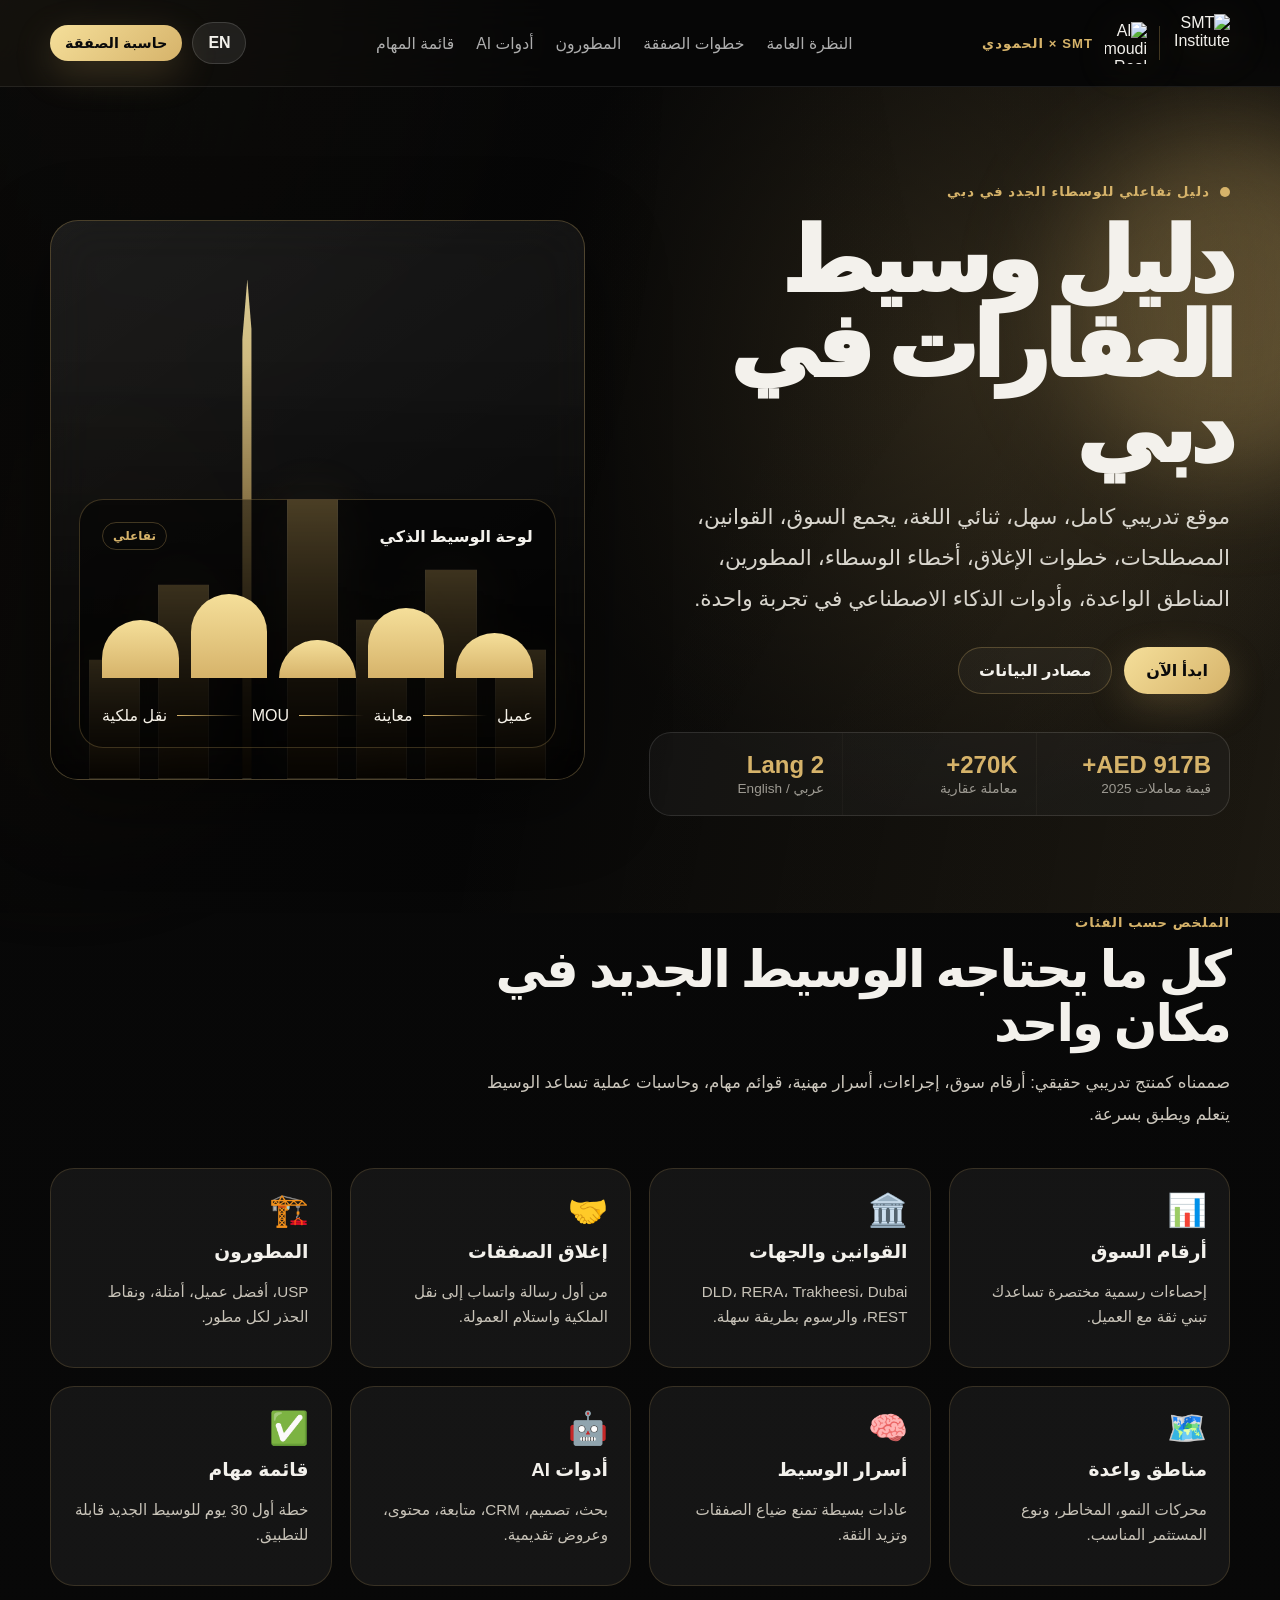
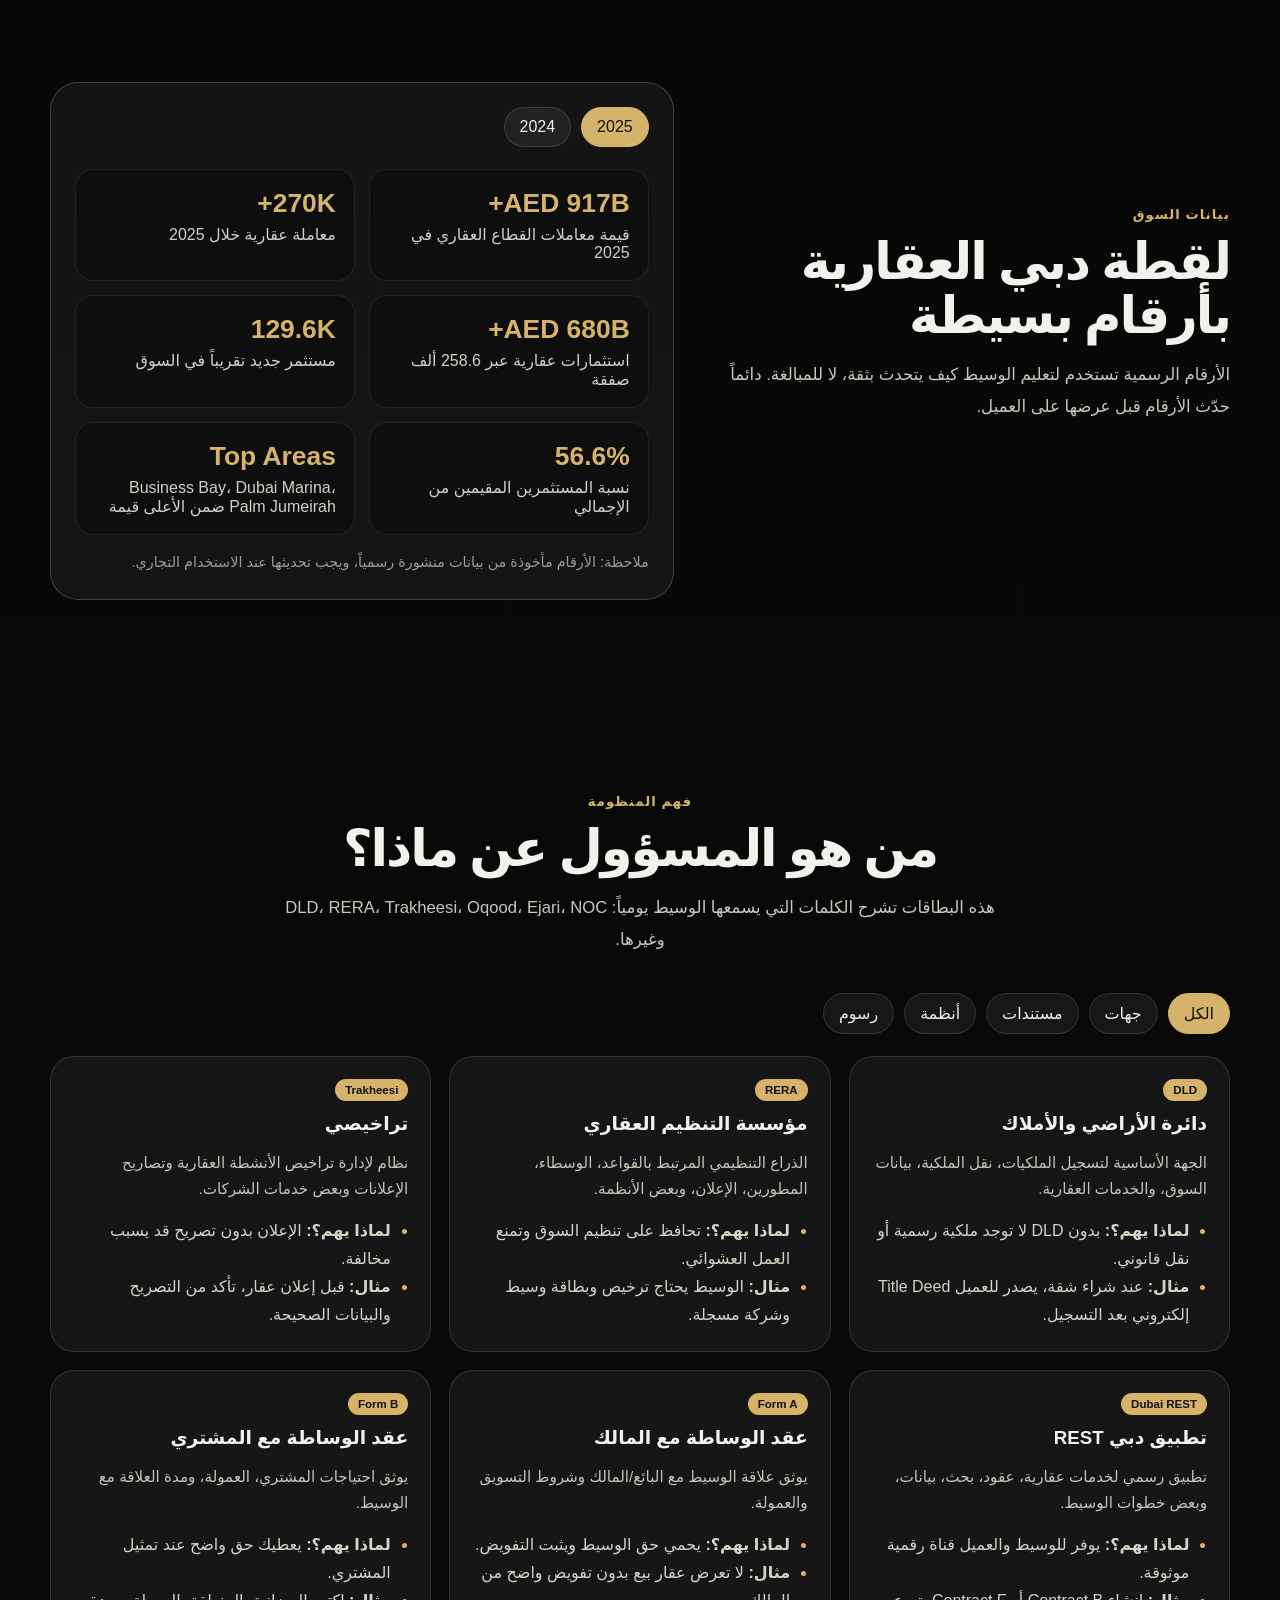
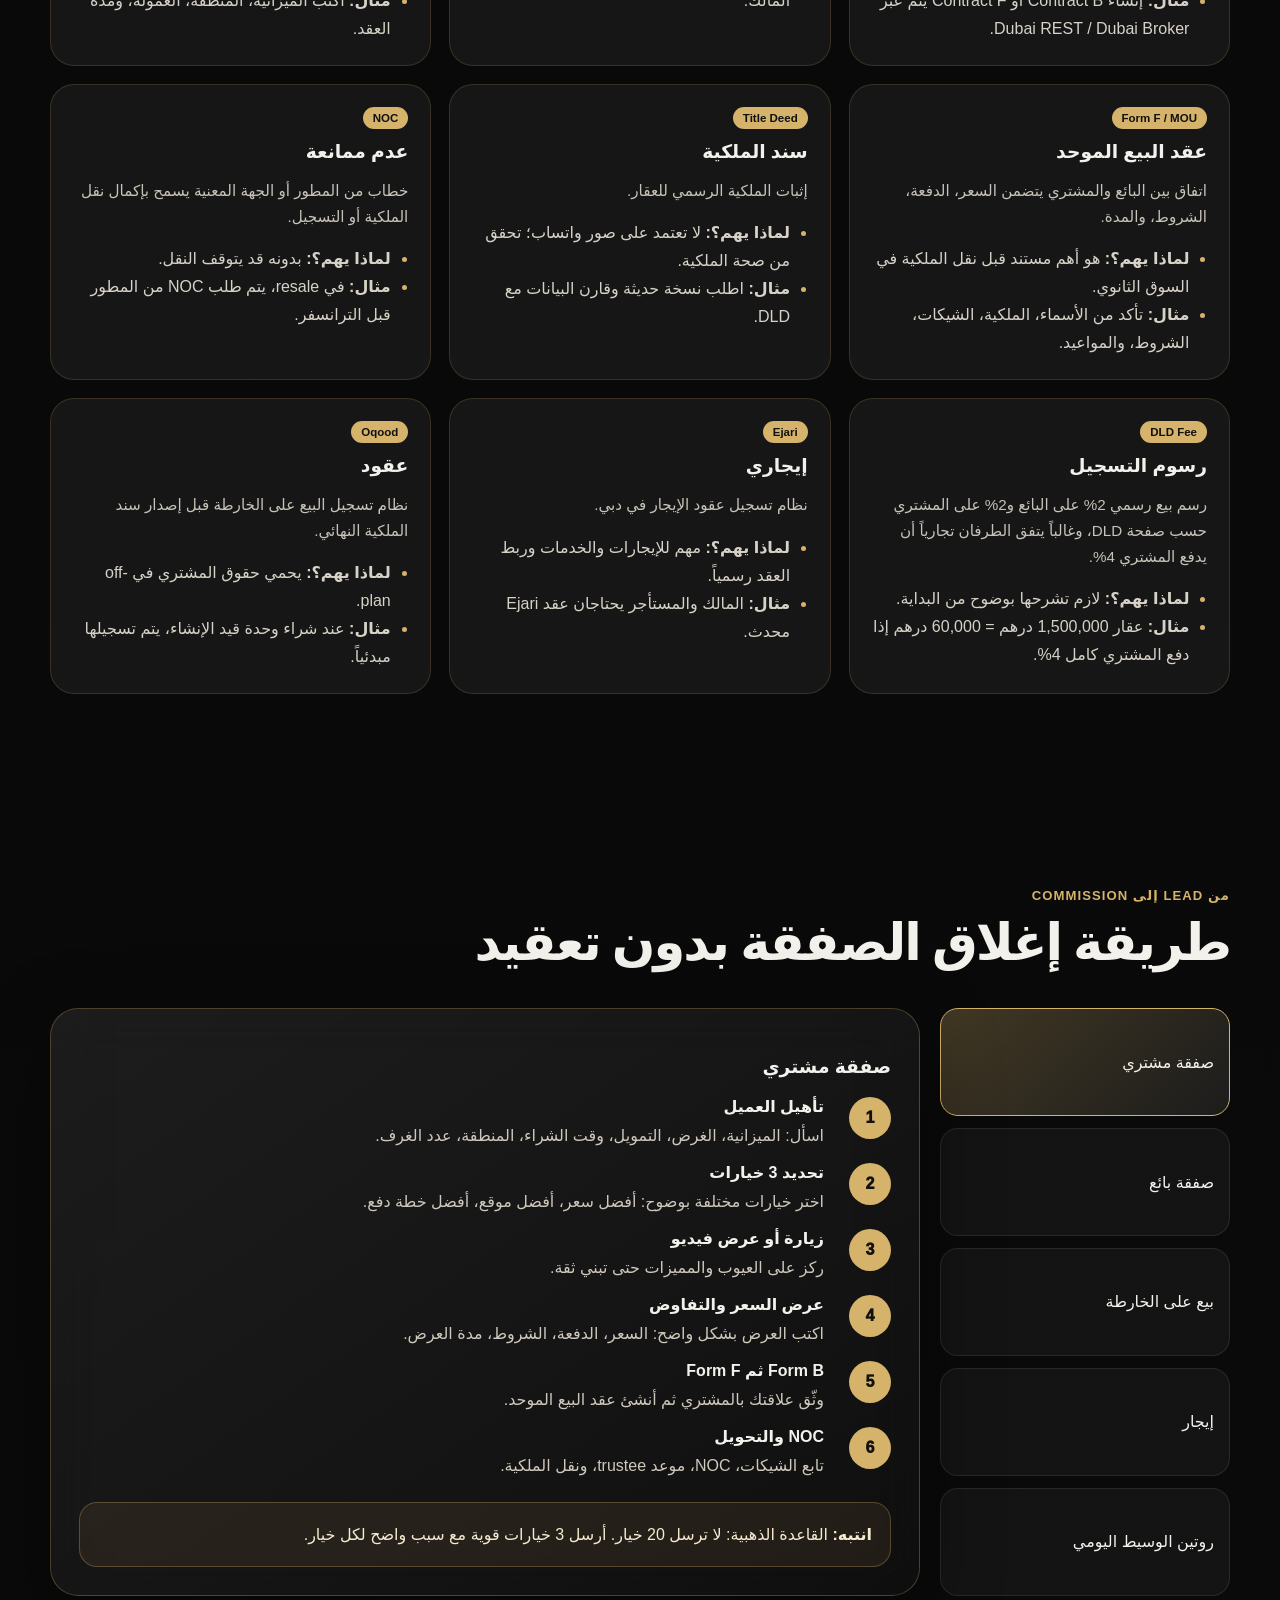
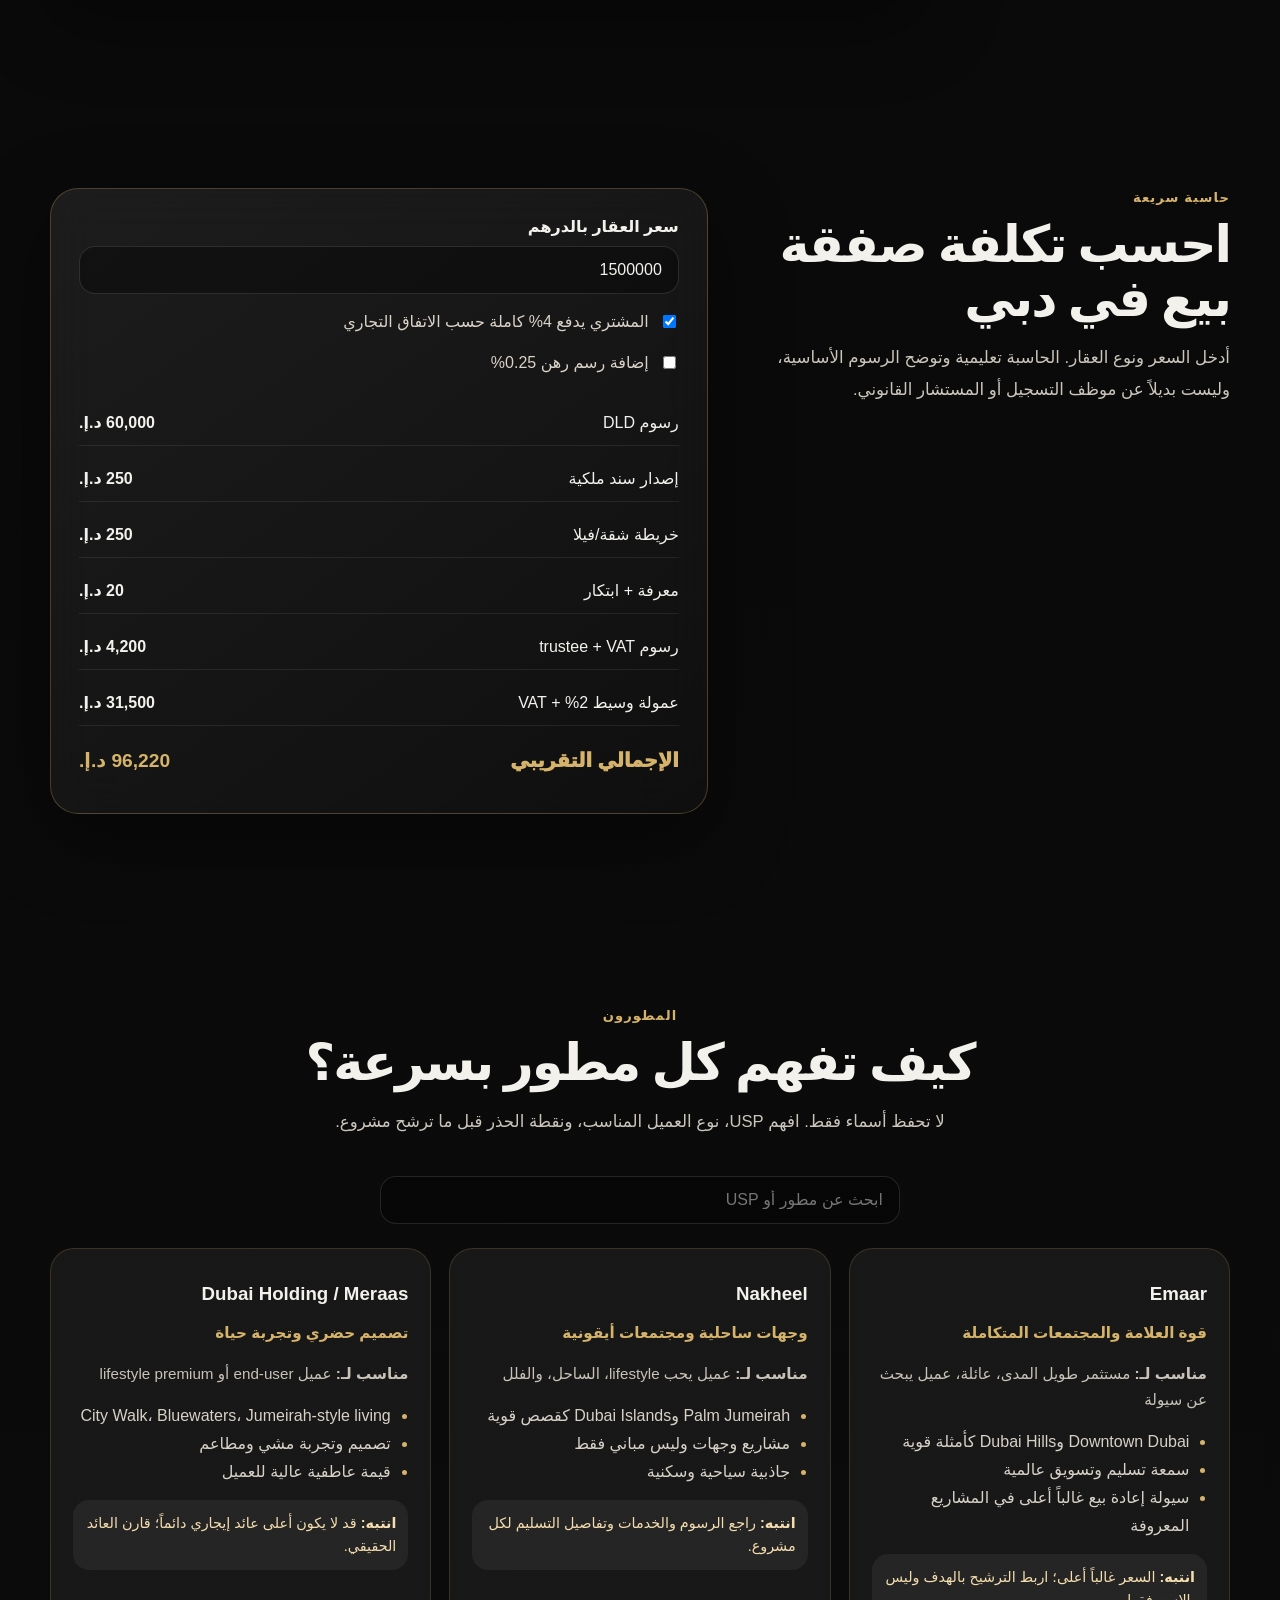
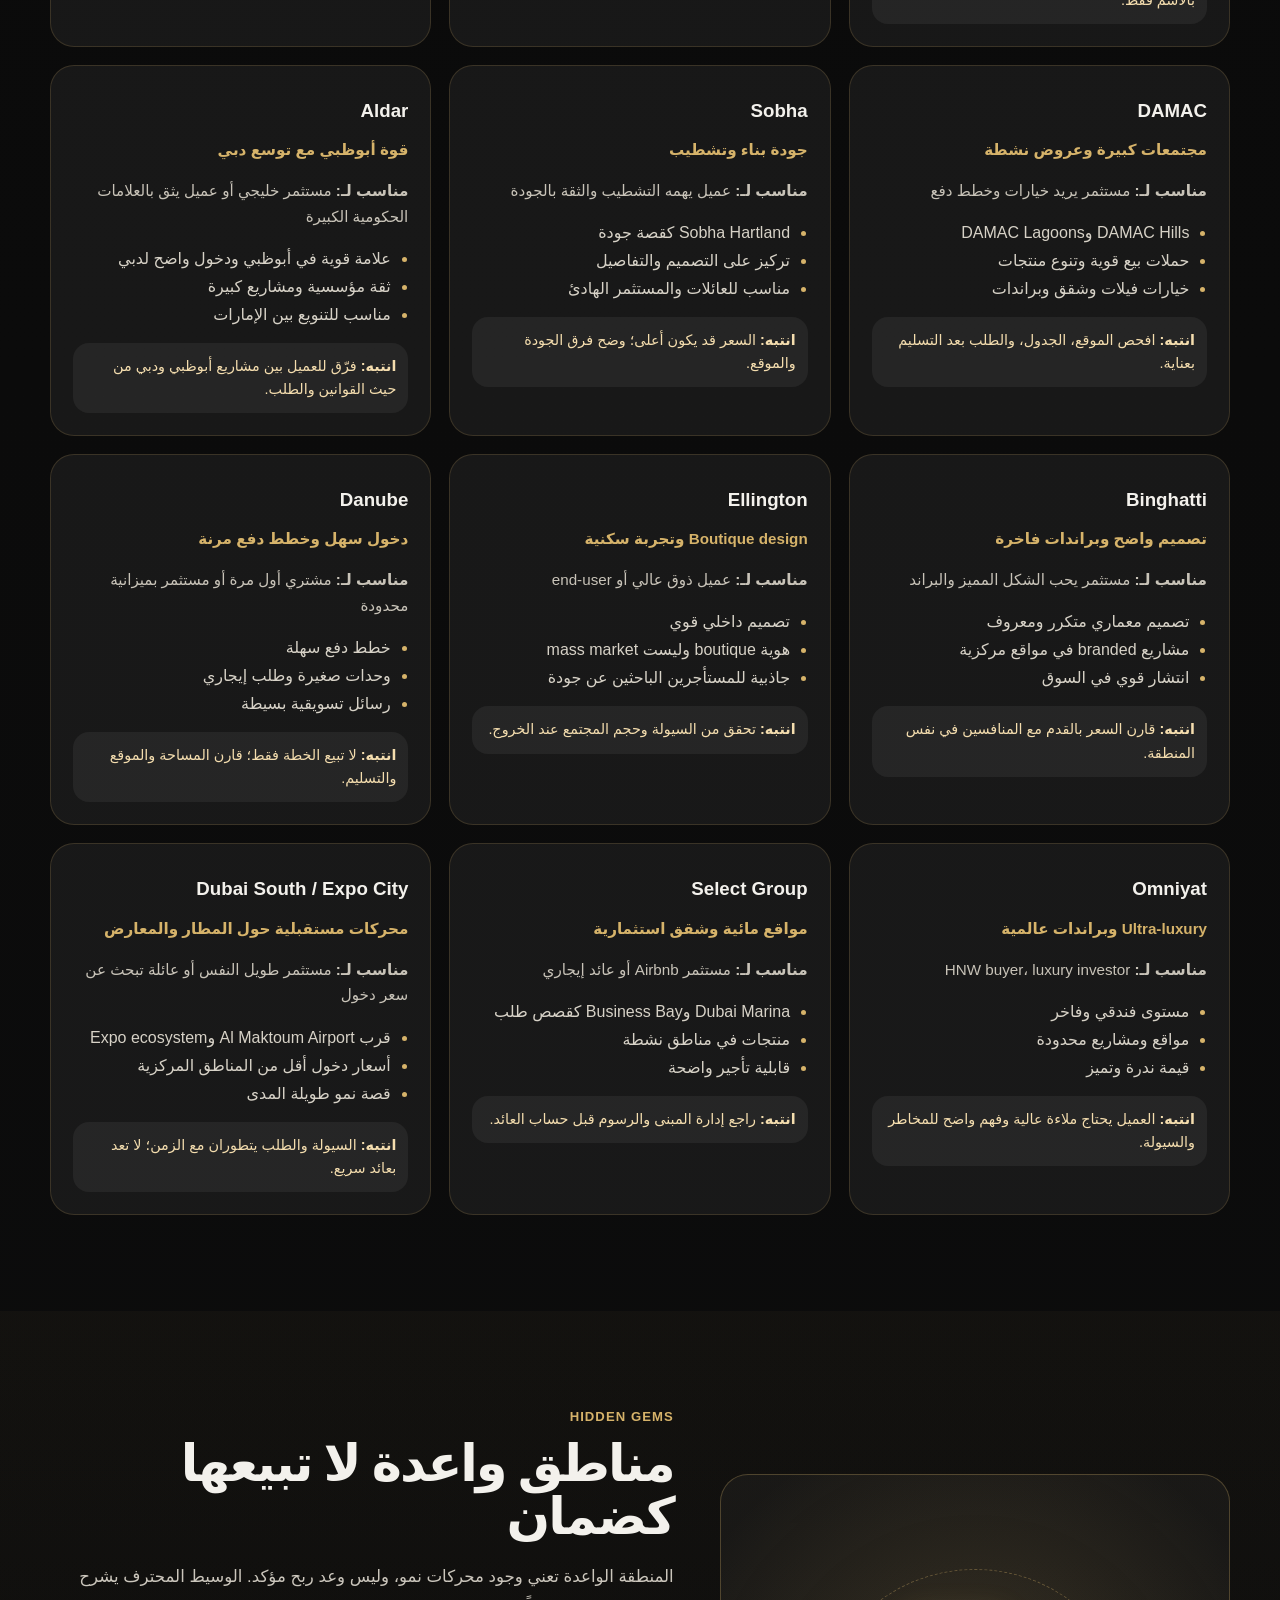
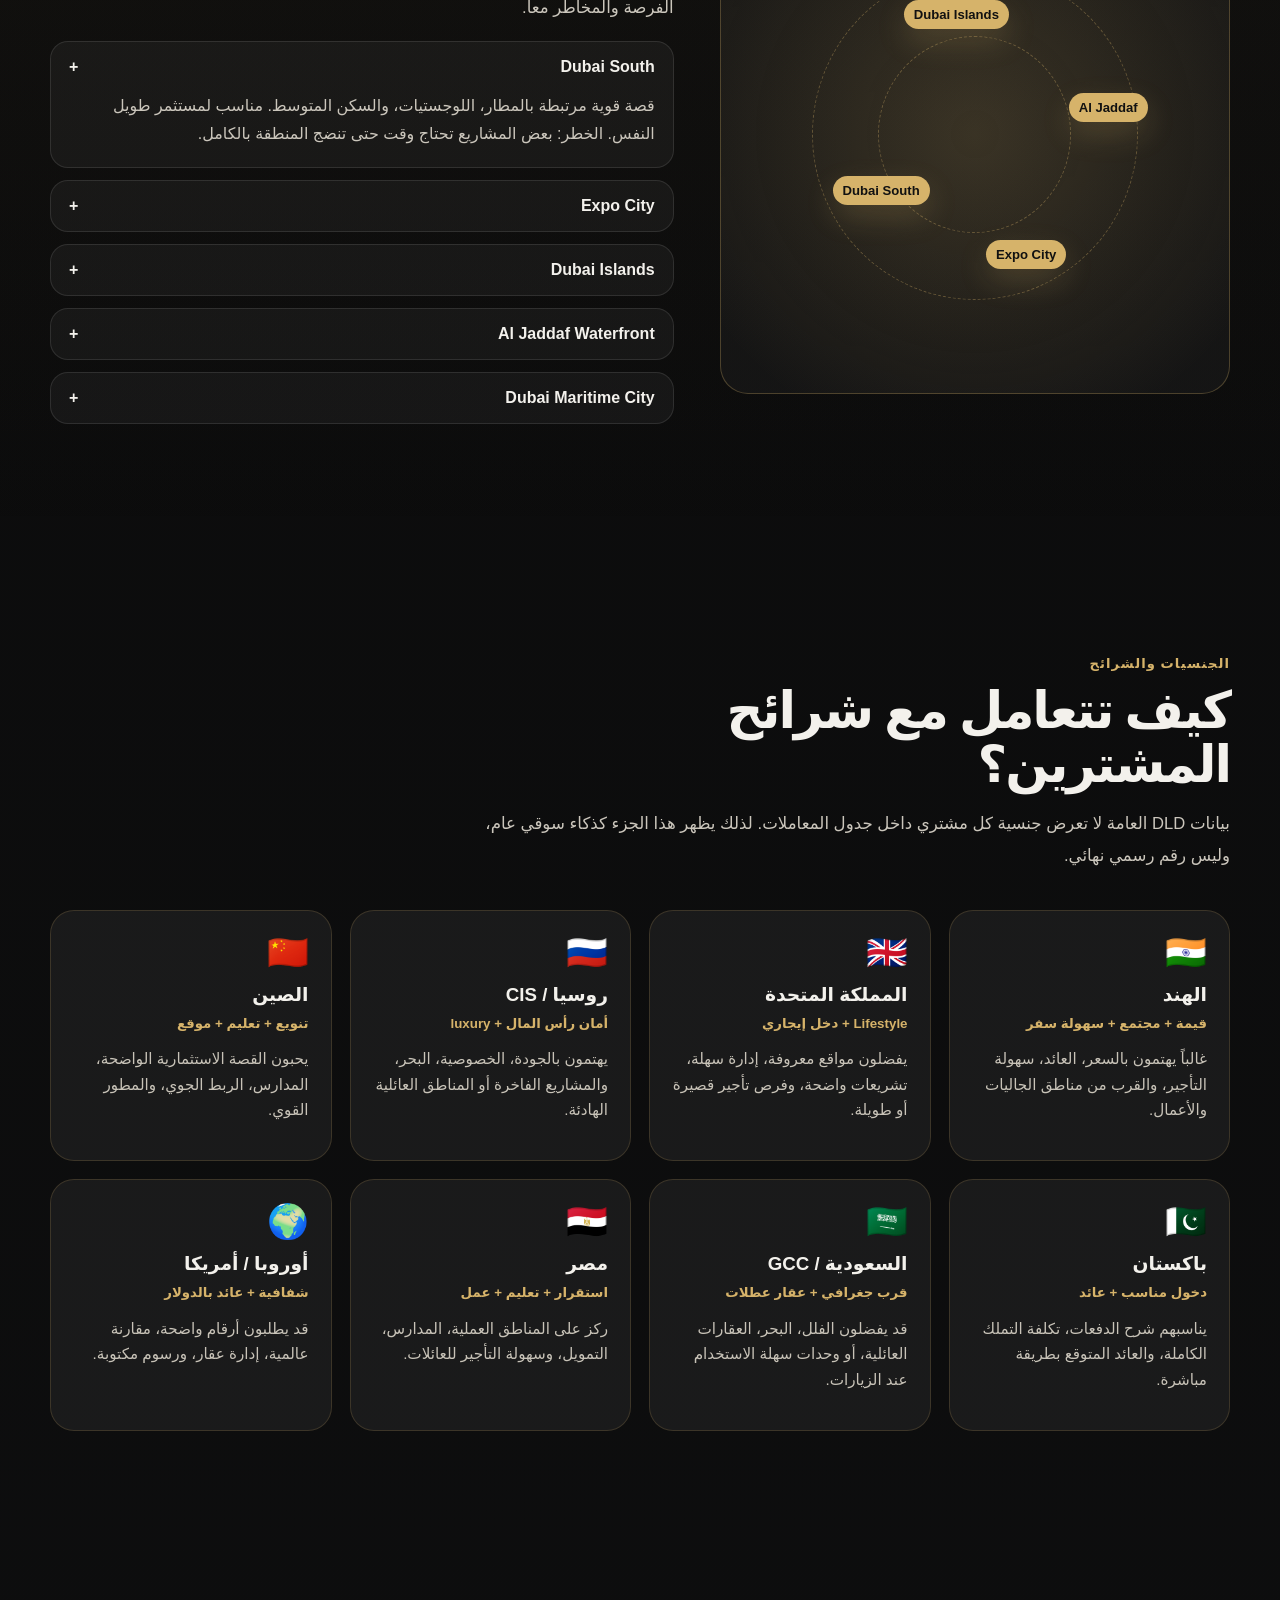
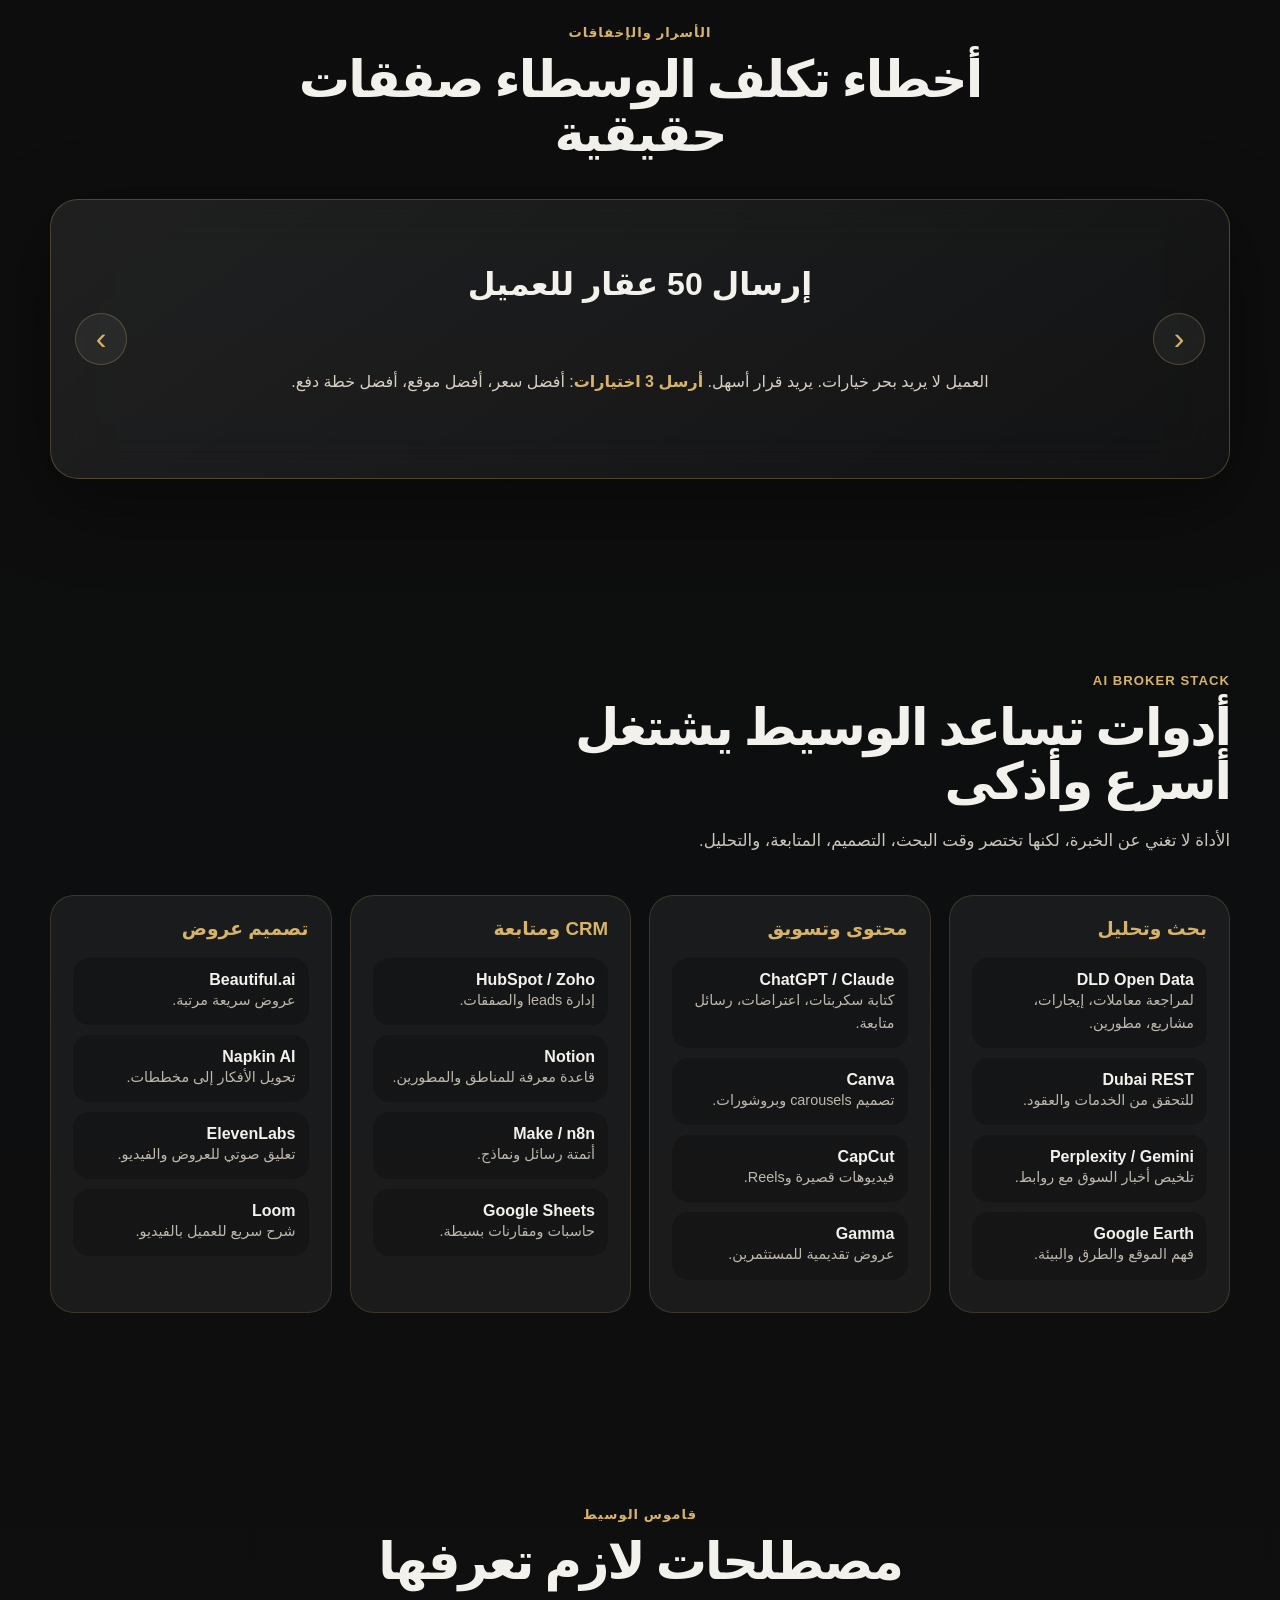
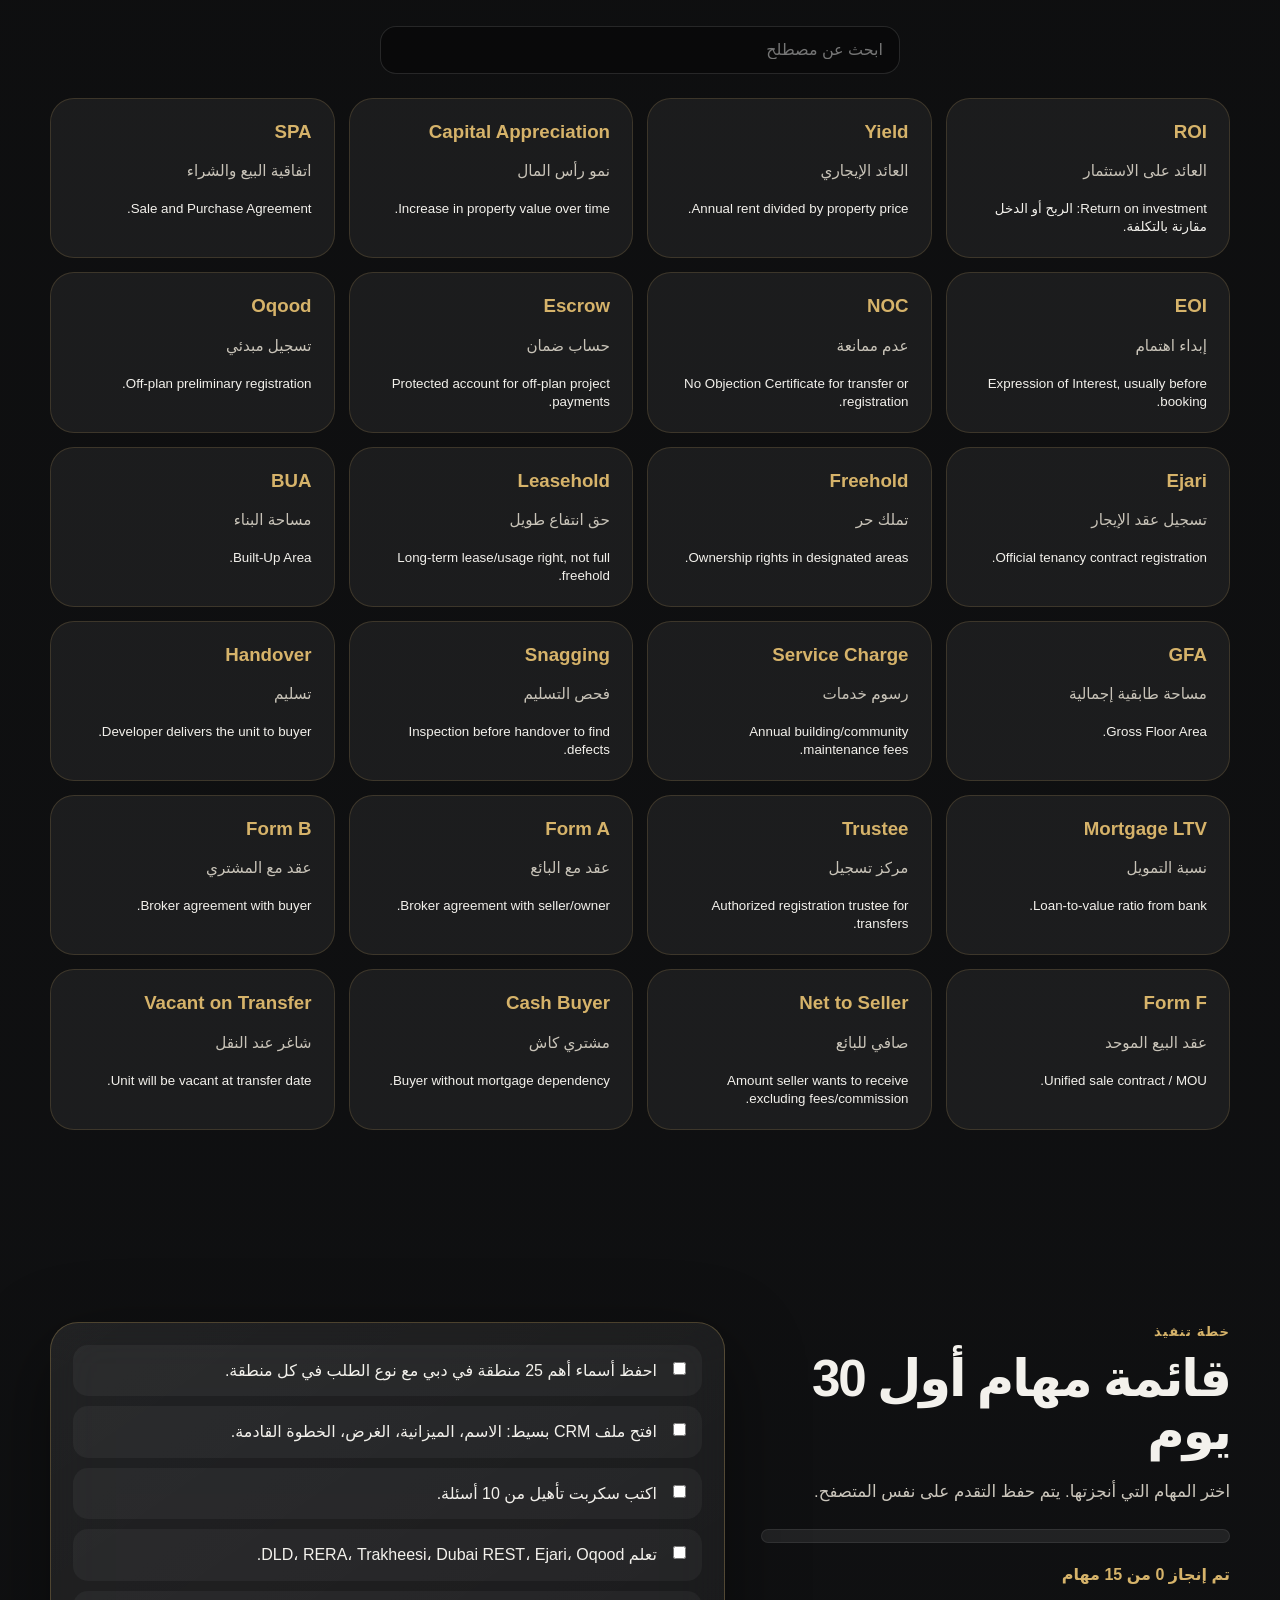
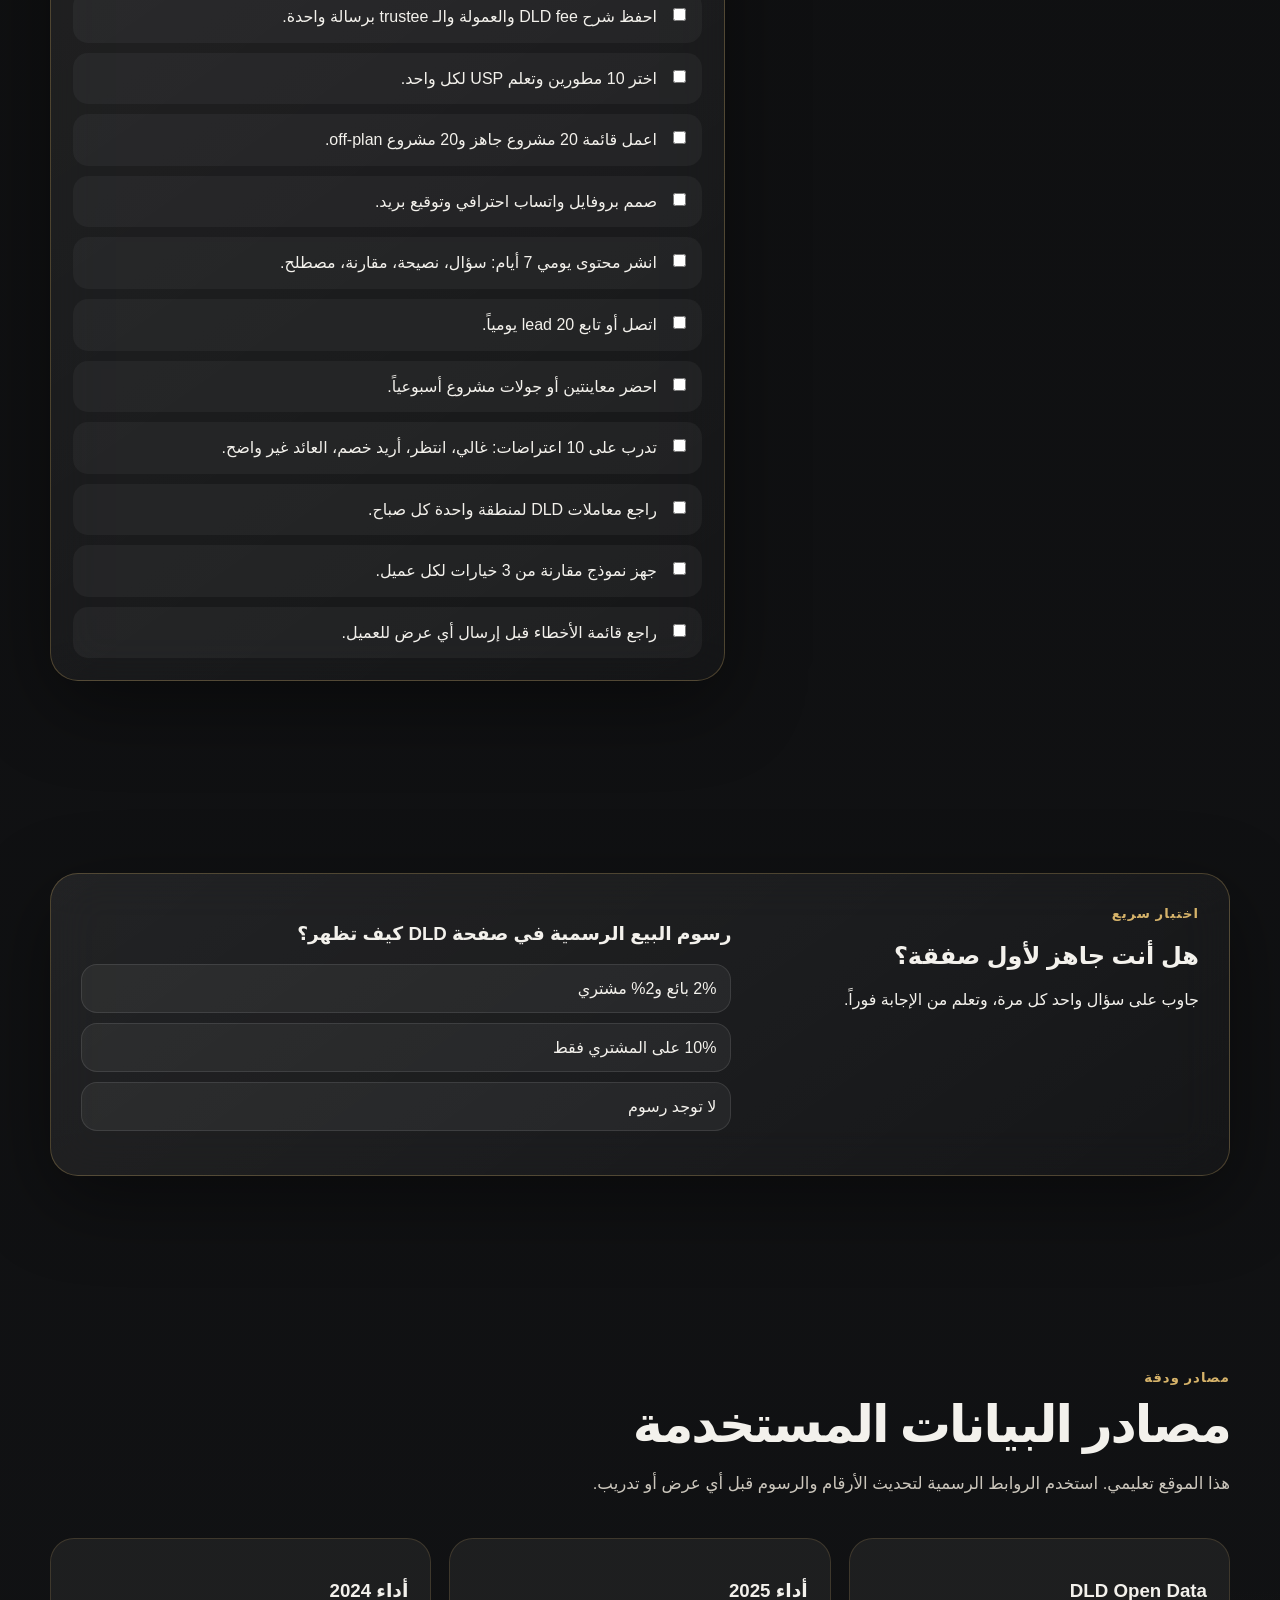
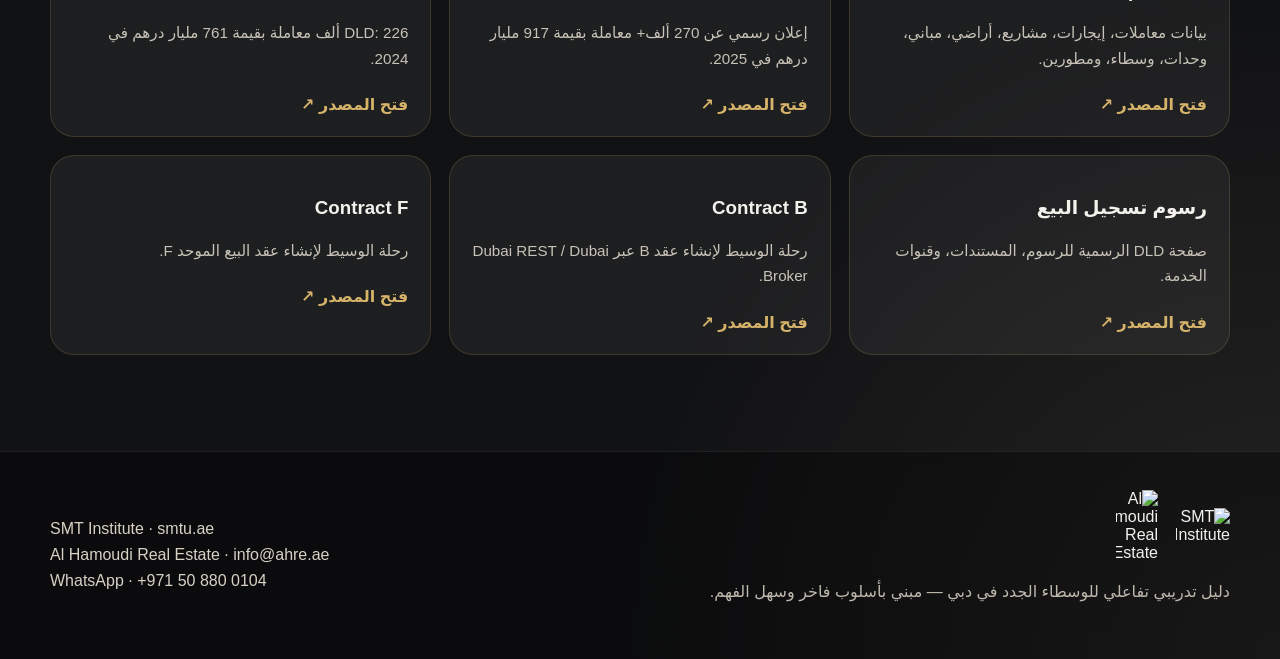
==== index.html @ 38f43a84 "Add files via upload" ====
<!doctype html>
<html lang="ar" dir="rtl">
<head>
  <meta charset="utf-8" />
  <meta name="viewport" content="width=device-width, initial-scale=1" />
  <meta name="description" content="Dubai Real Estate Broker Starter Kit — bilingual Arabic/English interactive training website by SMT Institute and Al Hamoudi Real Estate." />
  <meta name="theme-color" content="#0b0b0b" />
  <title>Dubai Broker Starter Kit | دليل وسيط العقارات في دبي</title>
  <link rel="preload" href="assets/smt-gold.png" as="image" />
  <link rel="preload" href="assets/ahre-gold.png" as="image" />
  <link rel="stylesheet" href="styles.css" />
</head>
<body>
  <a class="skip-link" href="#main" data-i18n="skip">تجاوز إلى المحتوى</a>
  <div class="ambient ambient-one"></div>
  <div class="ambient ambient-two"></div>

  <header class="site-header" id="top">
    <div class="container nav-shell">
      <a class="brand-lockup" href="#top" aria-label="SMT Institute and Al Hamoudi Real Estate">
        <img src="assets/smt-gold.png" alt="SMT Institute" class="brand-logo smt-logo" />
        <span class="brand-divider"></span>
        <img src="assets/ahre-gold.png" alt="Al Hamoudi Real Estate" class="brand-logo ahre-logo" />
        <span class="brand-text" data-i18n="brandText">SMT × Al Hamoudi</span>
      </a>
      <nav class="desktop-nav" aria-label="Main navigation">
        <a href="#overview" data-i18n="navOverview">النظرة العامة</a>
        <a href="#process" data-i18n="navProcess">خطوات الصفقة</a>
        <a href="#developers" data-i18n="navDevelopers">المطورون</a>
        <a href="#tools" data-i18n="navTools">أدوات AI</a>
        <a href="#checklist" data-i18n="navChecklist">قائمة المهام</a>
      </nav>
      <div class="nav-actions">
        <button class="language-toggle" id="languageToggle" aria-label="Switch language">EN</button>
        <a class="gold-button small" href="#calculator" data-i18n="navCalculator">حاسبة الصفقة</a>
      </div>
    </div>
  </header>

  <main id="main">
    <section class="hero section-pad">
      <div class="container hero-grid">
        <div class="hero-copy reveal">
          <div class="eyebrow"><span class="pulse-dot"></span><span data-i18n="heroEyebrow">دليل تفاعلي للوسطاء الجدد في دبي</span></div>
          <h1 data-i18n="heroTitle">دليل وسيط العقارات في دبي</h1>
          <p class="hero-lead" data-i18n="heroLead">موقع تدريبي كامل، سهل، ثنائي اللغة، يجمع السوق، القوانين، المصطلحات، خطوات الإغلاق، أخطاء الوسطاء، المطورين، المناطق الواعدة، وأدوات الذكاء الاصطناعي في تجربة واحدة.</p>
          <div class="hero-actions">
            <a class="gold-button" href="#overview" data-i18n="startNow">ابدأ الآن</a>
            <a class="ghost-button" href="#sources" data-i18n="viewSources">مصادر البيانات</a>
          </div>
          <div class="trust-strip" aria-label="Key facts">
            <div><strong>AED 917B+</strong><span data-i18n="stat2025Label">قيمة معاملات 2025</span></div>
            <div><strong>270K+</strong><span data-i18n="statDealsLabel">معاملة عقارية</span></div>
            <div><strong>2 Lang</strong><span data-i18n="statLangLabel">عربي / English</span></div>
          </div>
        </div>
        <div class="hero-visual reveal">
          <div class="glass-card hero-card">
            <div class="skyline" aria-hidden="true">
              <span></span><span></span><span></span><span></span><span class="burj"></span><span></span><span></span>
            </div>
            <div class="hero-dashboard">
              <div class="dashboard-header">
                <span data-i18n="dashboardTitle">لوحة الوسيط الذكي</span>
                <span class="live-chip" data-i18n="liveChip">تفاعلي</span>
              </div>
              <div class="mini-chart" aria-hidden="true"><i></i><i></i><i></i><i></i><i></i></div>
              <div class="deal-flow-preview">
                <span data-i18n="flowLead">Lead</span>
                <b></b><span data-i18n="flowView">Viewing</span>
                <b></b><span data-i18n="flowMou">MOU</span>
                <b></b><span data-i18n="flowTransfer">Transfer</span>
              </div>
            </div>
          </div>
        </div>
      </div>
    </section>

    <section class="summary-strip" id="overview">
      <div class="container">
        <div class="section-heading reveal">
          <span class="section-kicker" data-i18n="overviewKicker">الملخص حسب الفئات</span>
          <h2 data-i18n="overviewTitle">كل ما يحتاجه الوسيط الجديد في مكان واحد</h2>
          <p data-i18n="overviewBody">صممناه كمنتج تدريبي حقيقي: أرقام سوق، إجراءات، أسرار مهنية، قوائم مهام، وحاسبات عملية تساعد الوسيط يتعلم ويطبق بسرعة.</p>
        </div>
        <div class="category-grid" id="categoryGrid"></div>
      </div>
    </section>

    <section class="section-pad market-section">
      <div class="container two-col">
        <div class="section-heading reveal">
          <span class="section-kicker" data-i18n="marketKicker">بيانات السوق</span>
          <h2 data-i18n="marketTitle">لقطة دبي العقارية بأرقام بسيطة</h2>
          <p data-i18n="marketBody">الأرقام الرسمية تستخدم لتعليم الوسيط كيف يتحدث بثقة، لا للمبالغة. دائماً حدّث الأرقام قبل عرضها على العميل.</p>
        </div>
        <div class="data-panel reveal">
          <div class="data-tabs" role="tablist" aria-label="Market years">
            <button class="tab is-active" data-market-tab="2025">2025</button>
            <button class="tab" data-market-tab="2024">2024</button>
          </div>
          <div class="stat-grid" id="marketStats"></div>
          <div class="source-note" data-i18n="marketNote">ملاحظة: الأرقام مأخوذة من بيانات منشورة رسمياً، ويجب تحديثها عند الاستخدام التجاري.</div>
        </div>
      </div>
    </section>

    <section class="section-pad ecosystem-section">
      <div class="container">
        <div class="section-heading centered reveal">
          <span class="section-kicker" data-i18n="ecosystemKicker">فهم المنظومة</span>
          <h2 data-i18n="ecosystemTitle">من هو المسؤول عن ماذا؟</h2>
          <p data-i18n="ecosystemBody">هذه البطاقات تشرح الكلمات التي يسمعها الوسيط يومياً: DLD، RERA، Trakheesi، Oqood، Ejari، NOC وغيرها.</p>
        </div>
        <div class="filter-pills" id="ecosystemFilters"></div>
        <div class="card-grid" id="ecosystemGrid"></div>
      </div>
    </section>

    <section class="section-pad process-section" id="process">
      <div class="container">
        <div class="section-heading reveal">
          <span class="section-kicker" data-i18n="processKicker">من Lead إلى Commission</span>
          <h2 data-i18n="processTitle">طريقة إغلاق الصفقة بدون تعقيد</h2>
        </div>
        <div class="process-layout reveal">
          <div class="process-tabs" id="processTabs"></div>
          <div class="process-content glass-card" id="processContent"></div>
        </div>
      </div>
    </section>

    <section class="section-pad calculator-section" id="calculator">
      <div class="container calculator-grid">
        <div class="section-heading reveal">
          <span class="section-kicker" data-i18n="calcKicker">حاسبة سريعة</span>
          <h2 data-i18n="calcTitle">احسب تكلفة صفقة بيع في دبي</h2>
          <p data-i18n="calcBody">أدخل السعر ونوع العقار. الحاسبة تعليمية وتوضح الرسوم الأساسية، وليست بديلاً عن موظف التسجيل أو المستشار القانوني.</p>
        </div>
        <div class="calculator-card glass-card reveal">
          <label for="priceInput" data-i18n="priceLabel">سعر العقار بالدرهم</label>
          <input id="priceInput" type="number" min="0" value="1500000" inputmode="decimal" />
          <div class="form-row">
            <label><input type="checkbox" id="buyerPaysFullDld" checked /> <span data-i18n="buyerPaysLabel">المشتري يدفع 4% كاملة حسب الاتفاق التجاري</span></label>
            <label><input type="checkbox" id="includeMortgage" /> <span data-i18n="mortgageLabel">إضافة رسم رهن 0.25%</span></label>
          </div>
          <div class="calc-results" id="calcResults"></div>
        </div>
      </div>
    </section>

    <section class="section-pad developers-section" id="developers">
      <div class="container">
        <div class="section-heading centered reveal">
          <span class="section-kicker" data-i18n="devKicker">المطورون</span>
          <h2 data-i18n="devTitle">كيف تفهم كل مطور بسرعة؟</h2>
          <p data-i18n="devBody">لا تحفظ أسماء فقط. افهم USP، نوع العميل المناسب، ونقطة الحذر قبل ما ترشح مشروع.</p>
        </div>
        <div class="search-line">
          <input id="developerSearch" type="search" data-i18n-placeholder="searchDeveloper" placeholder="ابحث عن مطور أو USP" />
        </div>
        <div class="developer-grid" id="developerGrid"></div>
      </div>
    </section>

    <section class="section-pad gems-section">
      <div class="container two-col reverse-mobile">
        <div class="gem-map reveal" aria-hidden="true">
          <div class="map-ring ring-one"></div>
          <div class="map-ring ring-two"></div>
          <div class="pin p1">Dubai South</div>
          <div class="pin p2">Al Jaddaf</div>
          <div class="pin p3">Dubai Islands</div>
          <div class="pin p4">Expo City</div>
        </div>
        <div class="section-heading reveal">
          <span class="section-kicker" data-i18n="gemsKicker">Hidden Gems</span>
          <h2 data-i18n="gemsTitle">مناطق واعدة لا تبيعها كضمان</h2>
          <p data-i18n="gemsBody">المنطقة الواعدة تعني وجود محركات نمو، وليس وعد ربح مؤكد. الوسيط المحترف يشرح الفرصة والمخاطر معاً.</p>
          <div class="accordion" id="gemsAccordion"></div>
        </div>
      </div>
    </section>

    <section class="section-pad nationalities-section">
      <div class="container">
        <div class="section-heading reveal">
          <span class="section-kicker" data-i18n="natKicker">الجنسيات والشرائح</span>
          <h2 data-i18n="natTitle">كيف تتعامل مع شرائح المشترين؟</h2>
          <p data-i18n="natBody">بيانات DLD العامة لا تعرض جنسية كل مشتري داخل جدول المعاملات. لذلك يظهر هذا الجزء كذكاء سوقي عام، وليس رقم رسمي نهائي.</p>
        </div>
        <div class="nationality-grid" id="nationalityGrid"></div>
      </div>
    </section>

    <section class="section-pad mistakes-section">
      <div class="container">
        <div class="section-heading centered reveal">
          <span class="section-kicker" data-i18n="mistakesKicker">الأسرار والإخفاقات</span>
          <h2 data-i18n="mistakesTitle">أخطاء تكلف الوسطاء صفقات حقيقية</h2>
        </div>
        <div class="mistake-slider glass-card reveal">
          <button class="circle-btn" id="prevMistake" aria-label="Previous">‹</button>
          <div id="mistakeCard" class="mistake-card"></div>
          <button class="circle-btn" id="nextMistake" aria-label="Next">›</button>
        </div>
      </div>
    </section>

    <section class="section-pad tools-section" id="tools">
      <div class="container">
        <div class="section-heading reveal">
          <span class="section-kicker" data-i18n="toolsKicker">AI Broker Stack</span>
          <h2 data-i18n="toolsTitle">أدوات تساعد الوسيط يشتغل أسرع وأذكى</h2>
          <p data-i18n="toolsBody">الأداة لا تغني عن الخبرة، لكنها تختصر وقت البحث، التصميم، المتابعة، والتحليل.</p>
        </div>
        <div class="tools-board" id="toolsBoard"></div>
      </div>
    </section>

    <section class="section-pad glossary-section">
      <div class="container">
        <div class="section-heading centered reveal">
          <span class="section-kicker" data-i18n="glossaryKicker">قاموس الوسيط</span>
          <h2 data-i18n="glossaryTitle">مصطلحات لازم تعرفها</h2>
        </div>
        <div class="search-line">
          <input id="glossarySearch" type="search" data-i18n-placeholder="searchGlossary" placeholder="ابحث عن مصطلح" />
        </div>
        <div class="glossary-grid" id="glossaryGrid"></div>
      </div>
    </section>

    <section class="section-pad checklist-section" id="checklist">
      <div class="container checklist-layout">
        <div class="section-heading reveal">
          <span class="section-kicker" data-i18n="checkKicker">خطة تنفيذ</span>
          <h2 data-i18n="checkTitle">قائمة مهام أول 30 يوم</h2>
          <p data-i18n="checkBody">اختر المهام التي أنجزتها. يتم حفظ التقدم على نفس المتصفح.</p>
          <div class="progress-shell"><span id="progressBar"></span></div>
          <strong id="progressText" class="progress-text"></strong>
        </div>
        <div class="checklist-card glass-card reveal" id="checklistItems"></div>
      </div>
    </section>

    <section class="section-pad quiz-section">
      <div class="container quiz-card glass-card reveal">
        <div>
          <span class="section-kicker" data-i18n="quizKicker">اختبار سريع</span>
          <h2 data-i18n="quizTitle">هل أنت جاهز لأول صفقة؟</h2>
          <p data-i18n="quizBody">جاوب على سؤال واحد كل مرة، وتعلم من الإجابة فوراً.</p>
        </div>
        <div id="quizBox"></div>
      </div>
    </section>

    <section class="section-pad sources-section" id="sources">
      <div class="container">
        <div class="section-heading reveal">
          <span class="section-kicker" data-i18n="sourcesKicker">مصادر ودقة</span>
          <h2 data-i18n="sourcesTitle">مصادر البيانات المستخدمة</h2>
          <p data-i18n="sourcesBody">هذا الموقع تعليمي. استخدم الروابط الرسمية لتحديث الأرقام والرسوم قبل أي عرض أو تدريب.</p>
        </div>
        <div class="sources-grid" id="sourcesGrid"></div>
      </div>
    </section>
  </main>

  <footer class="site-footer">
    <div class="container footer-grid">
      <div>
        <div class="footer-logos">
          <img src="assets/smt-white.png" alt="SMT Institute" />
          <img src="assets/ahre-white.png" alt="Al Hamoudi Real Estate" />
        </div>
        <p data-i18n="footerText">دليل تدريبي تفاعلي للوسطاء الجدد في دبي — مبني بأسلوب فاخر وسهل الفهم.</p>
      </div>
      <div class="footer-contact">
        <span>SMT Institute · smtu.ae</span>
        <span>Al Hamoudi Real Estate · info@ahre.ae</span>
        <span>WhatsApp · +971 50 880 0104</span>
      </div>
    </div>
  </footer>

  <button class="to-top" id="toTop" aria-label="Back to top">↑</button>
  <script src="app.js"></script>
</body>
</html>
---- styles.css ----
:root{
  --black:#070707;
  --charcoal:#111214;
  --charcoal-2:#1f2022;
  --gold:#d6b36a;
  --gold-2:#c9b37e;
  --gold-soft:#f5df9a;
  --ivory:#f3f1ec;
  --taupe:#47423e;
  --gray:#c9d0d7;
  --muted:#9d9a92;
  --glass:rgba(255,255,255,.065);
  --border:rgba(214,179,106,.28);
  --shadow:0 24px 80px rgba(0,0,0,.42);
  --radius:28px;
  --radius-sm:18px;
}
*{box-sizing:border-box}
html{scroll-behavior:smooth}
body{
  margin:0;
  color:var(--ivory);
  background:
    radial-gradient(circle at top left, rgba(214,179,106,.23), transparent 34rem),
    radial-gradient(circle at bottom right, rgba(71,66,62,.38), transparent 42rem),
    linear-gradient(180deg,#070707,#0b0b0b 45%,#111214);
  font-family: ui-sans-serif, system-ui, -apple-system, BlinkMacSystemFont, "Segoe UI", Tahoma, Arial, sans-serif;
  overflow-x:hidden;
}
body[dir="rtl"]{font-family: Tahoma, Arial, ui-sans-serif, system-ui, -apple-system, sans-serif}
a{color:inherit;text-decoration:none}
button,input{font:inherit}
.container{width:min(1180px,calc(100% - 36px));margin-inline:auto}
.section-pad{padding:96px 0}
.skip-link{position:absolute;top:-100px;inset-inline-start:1rem;background:var(--gold);color:#111;padding:.75rem 1rem;border-radius:999px;z-index:1000}
.skip-link:focus{top:1rem}
.ambient{position:fixed;pointer-events:none;border-radius:50%;filter:blur(50px);opacity:.35;z-index:-2}
.ambient-one{width:22rem;height:22rem;background:var(--gold);top:14%;inset-inline-start:-8rem;animation:floaty 10s ease-in-out infinite alternate}
.ambient-two{width:28rem;height:28rem;background:#614317;bottom:6%;inset-inline-end:-10rem;animation:floaty 14s ease-in-out infinite alternate-reverse}
@keyframes floaty{to{transform:translate3d(40px,-30px,0) scale(1.08)}}
.site-header{position:sticky;top:0;z-index:100;padding:14px 0;background:rgba(7,7,7,.72);backdrop-filter:blur(18px);border-bottom:1px solid rgba(255,255,255,.08)}
.nav-shell{display:flex;align-items:center;justify-content:space-between;gap:20px}
.brand-lockup{display:flex;align-items:center;gap:12px;min-width:0}
.brand-logo{object-fit:contain;filter:drop-shadow(0 8px 22px rgba(214,179,106,.18))}.smt-logo{width:58px;height:58px}.ahre-logo{width:42px;height:42px}.brand-divider{height:34px;width:1px;background:var(--border)}.brand-text{color:var(--gold);font-weight:800;letter-spacing:.08em;white-space:nowrap;font-size:.82rem;text-transform:uppercase}
.desktop-nav{display:flex;gap:22px;color:#ddd;font-size:.92rem}.desktop-nav a{opacity:.78}.desktop-nav a:hover{opacity:1;color:var(--gold)}
.nav-actions{display:flex;align-items:center;gap:10px}.language-toggle,.gold-button,.ghost-button{border:0;border-radius:999px;cursor:pointer;display:inline-flex;align-items:center;justify-content:center;font-weight:800;transition:.25s ease}.language-toggle{background:rgba(255,255,255,.08);color:var(--ivory);border:1px solid rgba(255,255,255,.14);height:42px;min-width:54px}.language-toggle:hover{border-color:var(--gold);color:var(--gold)}
.gold-button{background:linear-gradient(135deg,var(--gold-soft),var(--gold));color:#0a0a0a;padding:14px 22px;box-shadow:0 12px 38px rgba(214,179,106,.22)}.gold-button:hover{transform:translateY(-2px);box-shadow:0 18px 50px rgba(214,179,106,.34)}.gold-button.small{padding:10px 15px;font-size:.9rem}.ghost-button{border:1px solid var(--border);background:rgba(255,255,255,.035);color:var(--ivory);padding:13px 20px}.ghost-button:hover{background:rgba(214,179,106,.1)}
.hero{min-height:calc(100vh - 74px);display:grid;align-items:center;position:relative;overflow:hidden}.hero:before{content:"";position:absolute;inset:0;background:linear-gradient(100deg,rgba(7,7,7,.92),rgba(7,7,7,.76) 42%,rgba(214,179,106,.1)),radial-gradient(circle at 75% 34%,rgba(214,179,106,.24),transparent 28rem);z-index:-1}.hero-grid{display:grid;grid-template-columns:1fr .92fr;gap:64px;align-items:center}.eyebrow,.section-kicker{color:var(--gold);font-weight:900;letter-spacing:.08em;text-transform:uppercase;font-size:.82rem}.eyebrow{display:flex;gap:10px;align-items:center}.pulse-dot{width:10px;height:10px;border-radius:50%;background:var(--gold);box-shadow:0 0 0 0 rgba(214,179,106,.7);animation:pulse 1.8s infinite}@keyframes pulse{70%{box-shadow:0 0 0 14px rgba(214,179,106,0)}}
h1{font-size:clamp(3rem,7vw,6.9rem);line-height:.95;margin:20px 0;font-weight:950;letter-spacing:-.06em;max-width:920px}.hero-lead{font-size:clamp(1.05rem,2vw,1.35rem);line-height:1.9;color:#d8d5cd;max-width:720px}.hero-actions{display:flex;gap:12px;flex-wrap:wrap;margin-top:28px}.trust-strip{display:grid;grid-template-columns:repeat(3,1fr);gap:1px;margin-top:38px;border:1px solid rgba(255,255,255,.09);border-radius:22px;overflow:hidden;background:rgba(255,255,255,.06);max-width:760px}.trust-strip div{padding:18px;background:rgba(0,0,0,.22)}.trust-strip strong{display:block;font-size:1.5rem;color:var(--gold)}.trust-strip span{font-size:.85rem;color:var(--muted)}
.glass-card{border:1px solid var(--border);background:linear-gradient(145deg,rgba(255,255,255,.08),rgba(255,255,255,.025));backdrop-filter:blur(24px);box-shadow:var(--shadow);border-radius:var(--radius)}.hero-card{min-height:560px;position:relative;overflow:hidden;padding:28px}.hero-card:after{content:"";position:absolute;inset:0;background:linear-gradient(180deg,transparent 25%,rgba(0,0,0,.8));z-index:1}.skyline{position:absolute;inset:auto 0 0 0;height:380px;display:flex;align-items:end;justify-content:center;gap:18px;padding:0 38px;opacity:.86;z-index:0}.skyline span{display:block;width:52px;background:linear-gradient(180deg,var(--gold),#2a1b08);border:1px solid rgba(255,255,255,.18);box-shadow:0 0 60px rgba(214,179,106,.16)}.skyline span:nth-child(1){height:130px}.skyline span:nth-child(2){height:210px}.skyline span:nth-child(3){height:160px}.skyline span:nth-child(4){height:280px}.skyline span:nth-child(6){height:195px}.skyline span:nth-child(7){height:120px}.skyline .burj{height:500px;width:42px;clip-path:polygon(48% 0,58% 10%,58% 100%,36% 100%,36% 12%);background:linear-gradient(180deg,#f9e7a7,var(--gold),#291a07);animation:shine 4s ease-in-out infinite alternate}@keyframes shine{from{filter:brightness(.9)}to{filter:brightness(1.25)}}.hero-dashboard{position:relative;z-index:2;margin-top:250px;background:rgba(0,0,0,.45);border:1px solid rgba(214,179,106,.25);border-radius:24px;padding:22px}.dashboard-header{display:flex;justify-content:space-between;gap:12px;align-items:center;font-weight:900}.live-chip{font-size:.75rem;border:1px solid var(--border);border-radius:999px;padding:6px 10px;color:var(--gold)}.mini-chart{height:100px;display:flex;gap:12px;align-items:end;margin:28px 0}.mini-chart i{flex:1;border-radius:999px 999px 0 0;background:linear-gradient(180deg,var(--gold-soft),var(--gold));animation:bars 2.2s ease-in-out infinite alternate}.mini-chart i:nth-child(1){height:45%}.mini-chart i:nth-child(2){height:70%;animation-delay:.2s}.mini-chart i:nth-child(3){height:38%;animation-delay:.3s}.mini-chart i:nth-child(4){height:84%;animation-delay:.15s}.mini-chart i:nth-child(5){height:58%;animation-delay:.4s}@keyframes bars{to{transform:scaleY(.82)}}.deal-flow-preview{display:flex;align-items:center;gap:10px;flex-wrap:wrap;color:#f5f1e8}.deal-flow-preview b{height:1px;min-width:22px;flex:1;background:linear-gradient(90deg,var(--gold),transparent)}
.section-heading{max-width:760px;margin-bottom:38px}.section-heading.centered{text-align:center;margin-inline:auto}.section-heading h2{font-size:clamp(2rem,4vw,4.2rem);line-height:1.05;margin:12px 0;letter-spacing:-.04em}.section-heading p{color:#cbc6bc;line-height:1.9;font-size:1.04rem}.category-grid{display:grid;grid-template-columns:repeat(4,1fr);gap:18px}.category-card,.info-card,.developer-card,.nationality-card,.tool-column,.source-card,.glossary-card{border:1px solid rgba(214,179,106,.18);background:rgba(255,255,255,.055);border-radius:24px;padding:22px;transition:.25s ease}.category-card:hover,.info-card:hover,.developer-card:hover,.nationality-card:hover,.glossary-card:hover{transform:translateY(-5px);border-color:var(--gold);background:rgba(214,179,106,.08)}.category-card .icon{font-size:2rem}.category-card h3,.info-card h3,.developer-card h3,.nationality-card h3{margin:12px 0 8px}.category-card p,.info-card p,.developer-card p,.nationality-card p,.source-card p,.glossary-card p{color:#c8c3b8;line-height:1.7;font-size:.95rem}
.two-col{display:grid;grid-template-columns:.9fr 1.1fr;gap:46px;align-items:center}.data-panel{padding:24px;border:1px solid var(--border);border-radius:var(--radius);background:rgba(255,255,255,.05)}.data-tabs,.filter-pills{display:flex;gap:10px;flex-wrap:wrap;margin-bottom:22px}.tab,.pill{border:1px solid rgba(255,255,255,.12);background:rgba(255,255,255,.06);color:var(--ivory);border-radius:999px;padding:10px 15px;cursor:pointer;transition:.2s}.tab.is-active,.pill.is-active{background:var(--gold);color:#111;border-color:var(--gold)}.stat-grid{display:grid;grid-template-columns:repeat(2,1fr);gap:14px}.stat-card{padding:18px;border-radius:18px;background:rgba(0,0,0,.24);border:1px solid rgba(255,255,255,.08)}.stat-card strong{display:block;color:var(--gold);font-size:1.65rem;margin-bottom:6px}.stat-card span{color:#d5d0c7}.source-note{margin-top:16px;color:var(--muted);font-size:.9rem;line-height:1.6}.card-grid{display:grid;grid-template-columns:repeat(3,1fr);gap:18px}.info-card .badge{display:inline-flex;color:#111;background:var(--gold);font-weight:900;border-radius:999px;padding:5px 10px;font-size:.72rem}.info-card ul,.developer-card ul{margin:12px 0 0;padding-inline-start:1.1rem;color:#d7d2c7;line-height:1.75}.info-card li::marker,.developer-card li::marker{color:var(--gold)}
.process-layout{display:grid;grid-template-columns:290px 1fr;gap:20px}.process-tabs{display:grid;gap:12px}.process-tab{border:1px solid rgba(255,255,255,.09);background:rgba(255,255,255,.045);color:var(--ivory);padding:15px;border-radius:18px;text-align:inherit;cursor:pointer}.process-tab.is-active{background:linear-gradient(135deg,rgba(214,179,106,.28),rgba(255,255,255,.08));border-color:var(--gold)}.process-content{padding:28px;min-height:420px}.timeline{display:grid;gap:14px}.timeline-step{display:grid;grid-template-columns:52px 1fr;gap:15px;align-items:start}.timeline-step .num{width:42px;height:42px;border-radius:50%;background:var(--gold);color:#111;display:grid;place-items:center;font-weight:950}.timeline-step h4{margin:0 0 6px}.timeline-step p{margin:0;color:#cfc8bc;line-height:1.7}.warning-box{margin-top:22px;padding:18px;border-radius:18px;background:rgba(214,179,106,.09);border:1px solid var(--border);color:#f6ead0;line-height:1.7}
.calculator-grid{display:grid;grid-template-columns:.85fr 1.15fr;gap:36px;align-items:start}.calculator-card{padding:28px}.calculator-card label{display:block;font-weight:800;margin-bottom:10px}.calculator-card input[type="number"],.search-line input{width:100%;background:rgba(0,0,0,.35);border:1px solid rgba(255,255,255,.12);color:var(--ivory);border-radius:16px;padding:14px 16px;outline:0}.calculator-card input:focus,.search-line input:focus{border-color:var(--gold);box-shadow:0 0 0 3px rgba(214,179,106,.12)}.form-row{display:grid;gap:12px;margin:18px 0}.form-row label{font-weight:500;color:#d9d3c8;display:flex;align-items:center;gap:10px}.calc-results{display:grid;gap:10px;margin-top:18px}.calc-row{display:flex;justify-content:space-between;gap:20px;padding:13px 0;border-bottom:1px solid rgba(255,255,255,.08)}.calc-row.total{font-size:1.2rem;color:var(--gold);font-weight:950;border-bottom:0}.search-line{max-width:520px;margin:0 auto 24px}.developer-grid{display:grid;grid-template-columns:repeat(3,1fr);gap:18px}.developer-card .tagline{color:var(--gold);font-weight:900}.developer-card .watch{display:block;margin-top:14px;padding:12px;border-radius:16px;background:rgba(255,255,255,.06);color:#f4ddae;font-size:.9rem;line-height:1.6}.gems-section{background:linear-gradient(180deg,rgba(214,179,106,.04),transparent)}.gem-map{height:520px;border:1px solid var(--border);border-radius:var(--radius);position:relative;overflow:hidden;background:radial-gradient(circle at 50% 50%,rgba(214,179,106,.18),transparent 20rem),rgba(255,255,255,.035)}.map-ring{position:absolute;border:1px dashed rgba(214,179,106,.35);border-radius:50%;inset:18%;animation:spin 18s linear infinite}.ring-two{inset:31%;animation-direction:reverse}.pin{position:absolute;background:var(--gold);color:#111;padding:7px 10px;border-radius:999px;font-size:.82rem;font-weight:900;box-shadow:0 12px 30px rgba(214,179,106,.2)}.p1{top:58%;left:22%}.p2{top:42%;right:16%}.p3{top:24%;left:36%}.p4{bottom:24%;right:32%}@keyframes spin{to{transform:rotate(360deg)}}.accordion{display:grid;gap:12px}.accordion-item{border:1px solid rgba(255,255,255,.1);border-radius:18px;overflow:hidden;background:rgba(255,255,255,.045)}.accordion-item button{width:100%;border:0;background:transparent;color:var(--ivory);display:flex;justify-content:space-between;gap:16px;padding:16px 18px;cursor:pointer;text-align:inherit;font-weight:900}.accordion-body{display:none;padding:0 18px 18px;color:#cbc6bc;line-height:1.8}.accordion-item.open .accordion-body{display:block}.nationality-grid{display:grid;grid-template-columns:repeat(4,1fr);gap:18px}.nationality-card .flag{font-size:2.1rem}.nationality-card small{display:block;color:var(--gold);font-weight:900;margin:10px 0}
.mistake-slider{display:grid;grid-template-columns:52px 1fr 52px;align-items:center;gap:20px;padding:24px}.circle-btn{width:52px;height:52px;border-radius:50%;border:1px solid var(--border);background:rgba(255,255,255,.05);color:var(--gold);font-size:2rem;cursor:pointer}.circle-btn:hover{background:rgba(214,179,106,.14)}.mistake-card{min-height:230px;display:grid;place-items:center;text-align:center;padding:24px}.mistake-card h3{font-size:2rem;margin:0 0 14px}.mistake-card p{max-width:700px;line-height:1.8;color:#d8d0c3}.mistake-card strong{color:var(--gold)}.tools-board{display:grid;grid-template-columns:repeat(4,1fr);gap:18px}.tool-column h3{color:var(--gold);margin-top:0}.tool-item{padding:13px;border-radius:16px;background:rgba(0,0,0,.22);margin:10px 0}.tool-item strong{display:block}.tool-item span{color:#beb8ad;font-size:.9rem;line-height:1.6}.glossary-grid{display:grid;grid-template-columns:repeat(4,1fr);gap:14px}.glossary-card h3{margin:0 0 8px;color:var(--gold)}.checklist-layout{display:grid;grid-template-columns:.82fr 1.18fr;gap:36px}.progress-shell{height:14px;background:rgba(255,255,255,.08);border-radius:999px;overflow:hidden;border:1px solid rgba(255,255,255,.08);margin:22px 0}.progress-shell span{display:block;height:100%;width:0;background:linear-gradient(90deg,var(--gold),var(--gold-soft));transition:.3s}.progress-text{color:var(--gold)}.checklist-card{padding:22px;display:grid;gap:10px}.check-item{display:flex;gap:12px;align-items:flex-start;padding:13px;border-radius:15px;background:rgba(255,255,255,.045);cursor:pointer}.check-item input{margin-top:4px;accent-color:var(--gold)}.check-item span{line-height:1.6}.quiz-card{display:grid;grid-template-columns:.8fr 1.2fr;gap:34px;padding:30px}.quiz-option{display:block;width:100%;text-align:inherit;border:1px solid rgba(255,255,255,.1);background:rgba(255,255,255,.05);color:var(--ivory);border-radius:16px;padding:14px;margin:10px 0;cursor:pointer}.quiz-option.correct{border-color:#68d391;background:rgba(104,211,145,.12)}.quiz-option.wrong{border-color:#f56565;background:rgba(245,101,101,.12)}.quiz-explain{margin-top:14px;color:#dbcda9;line-height:1.8}.sources-grid{display:grid;grid-template-columns:repeat(3,1fr);gap:18px}.source-card a{display:inline-flex;margin-top:8px;color:var(--gold);font-weight:900}.site-footer{border-top:1px solid rgba(255,255,255,.08);padding:38px 0;background:rgba(0,0,0,.35)}.footer-grid{display:flex;justify-content:space-between;gap:24px;align-items:center}.footer-logos{display:flex;gap:18px;align-items:center}.footer-logos img:first-child{width:54px}.footer-logos img:last-child{width:42px}.site-footer p{color:#bfb8ae;max-width:620px;line-height:1.7}.footer-contact{display:grid;gap:8px;color:#d8d1c5;text-align:end}.to-top{position:fixed;right:20px;bottom:20px;width:48px;height:48px;border-radius:50%;border:1px solid var(--border);background:rgba(7,7,7,.7);color:var(--gold);cursor:pointer;opacity:0;pointer-events:none;transition:.25s}.to-top.show{opacity:1;pointer-events:auto}.reveal{opacity:0;transform:translateY(28px);transition:opacity .7s ease, transform .7s ease}.reveal.show{opacity:1;transform:none}
[dir="ltr"] .brand-text{letter-spacing:.05em}[dir="ltr"] .timeline-step{grid-template-columns:52px 1fr}[dir="ltr"] .footer-contact{text-align:left}[dir="rtl"] .footer-contact{text-align:left}[dir="rtl"] .desktop-nav{font-size:.98rem}
@media (max-width:1050px){.desktop-nav{display:none}.hero-grid,.two-col,.calculator-grid,.checklist-layout,.quiz-card{grid-template-columns:1fr}.hero-card{min-height:460px}.category-grid,.card-grid,.developer-grid,.tools-board,.glossary-grid,.sources-grid{grid-template-columns:repeat(2,1fr)}.nationality-grid{grid-template-columns:repeat(2,1fr)}.process-layout{grid-template-columns:1fr}.process-tabs{grid-template-columns:repeat(2,1fr)}}
@media (max-width:650px){.container{width:min(100% - 24px,1180px)}.section-pad{padding:68px 0}.brand-text{display:none}.nav-actions .gold-button{display:none}.smt-logo{width:46px;height:46px}.ahre-logo{width:34px;height:34px}.hero{min-height:auto}.hero-grid{gap:30px}.trust-strip{grid-template-columns:1fr}.hero-card{min-height:390px}.skyline{height:300px;gap:10px}.skyline span{width:34px}.skyline .burj{height:390px}.category-grid,.card-grid,.developer-grid,.tools-board,.glossary-grid,.sources-grid,.nationality-grid,.stat-grid{grid-template-columns:1fr}.process-tabs{grid-template-columns:1fr}.mistake-slider{grid-template-columns:1fr}.circle-btn{margin:auto}.footer-grid{display:grid}.footer-contact{text-align:start}.section-heading h2{font-size:2.25rem}h1{font-size:3.45rem}.hero-lead{font-size:1rem}}
@media (prefers-reduced-motion:reduce){*{animation:none!important;transition:none!important;scroll-behavior:auto!important}.reveal{opacity:1;transform:none}}
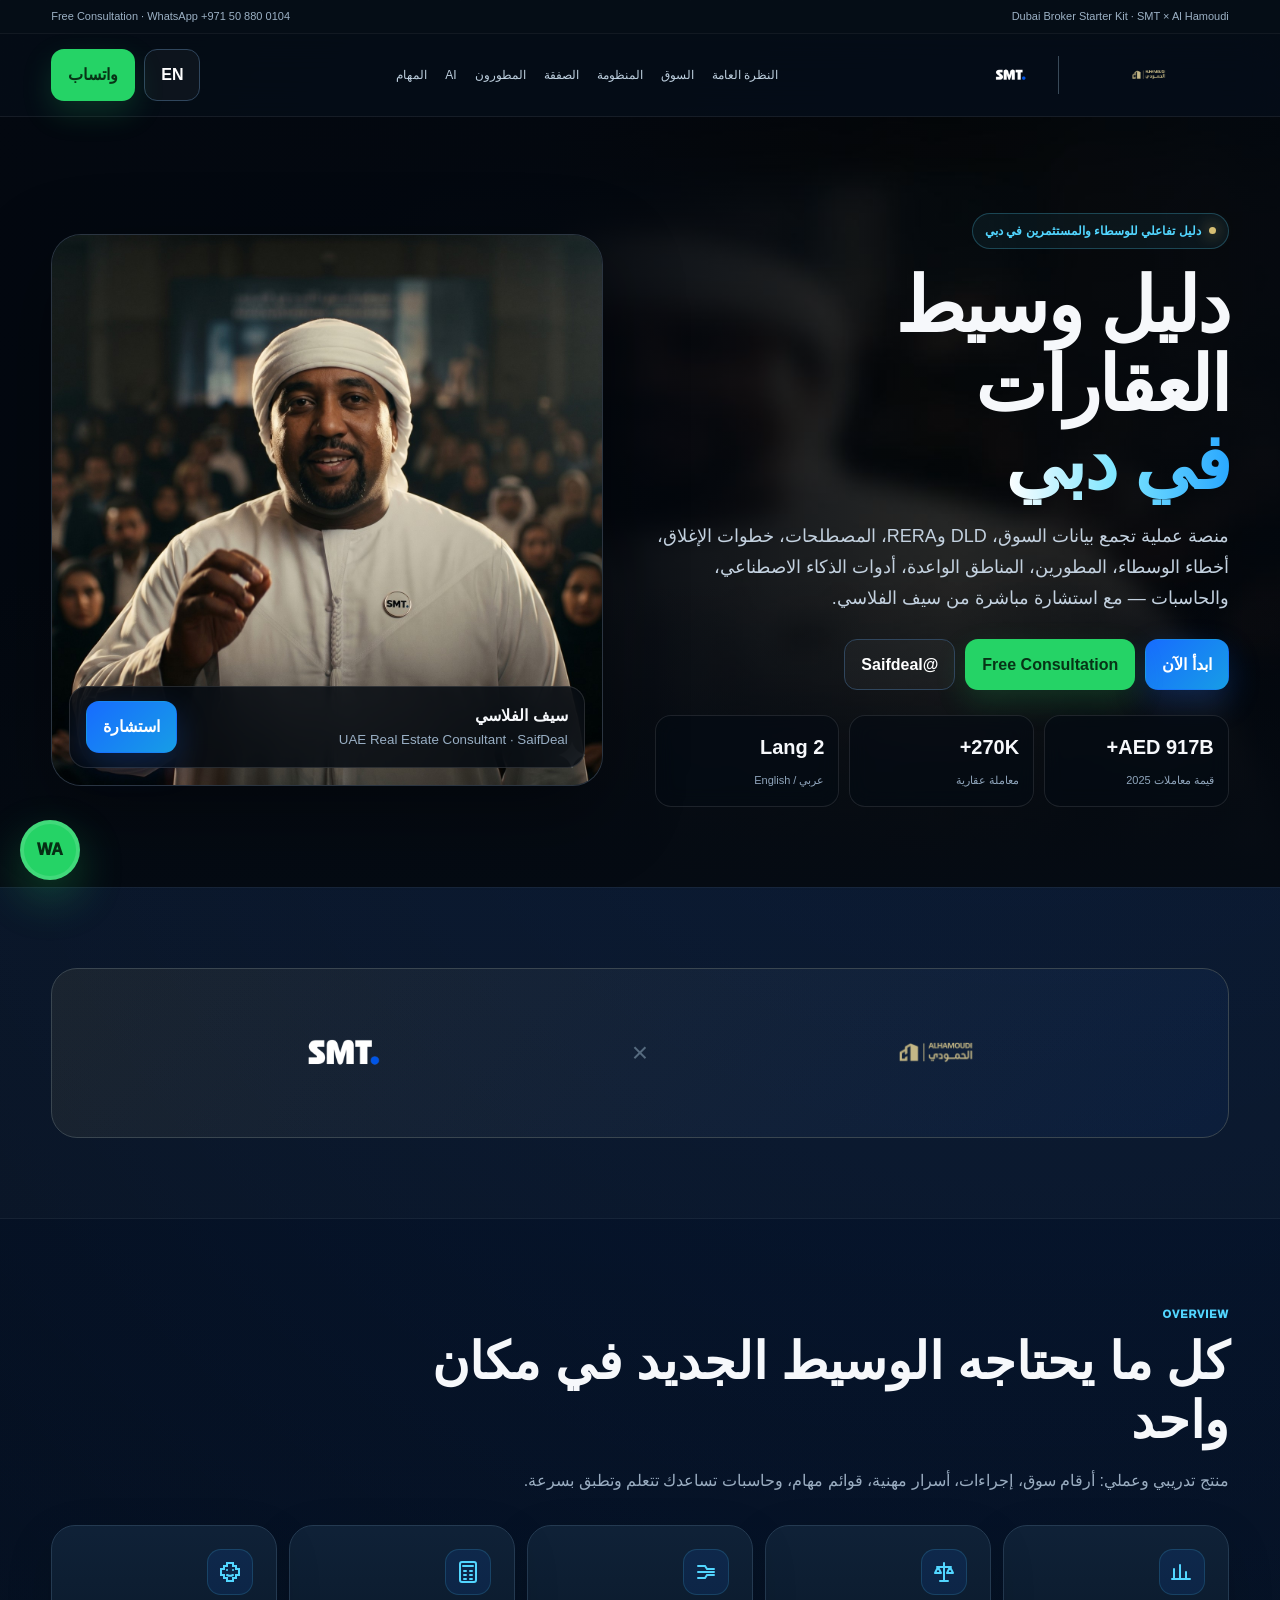
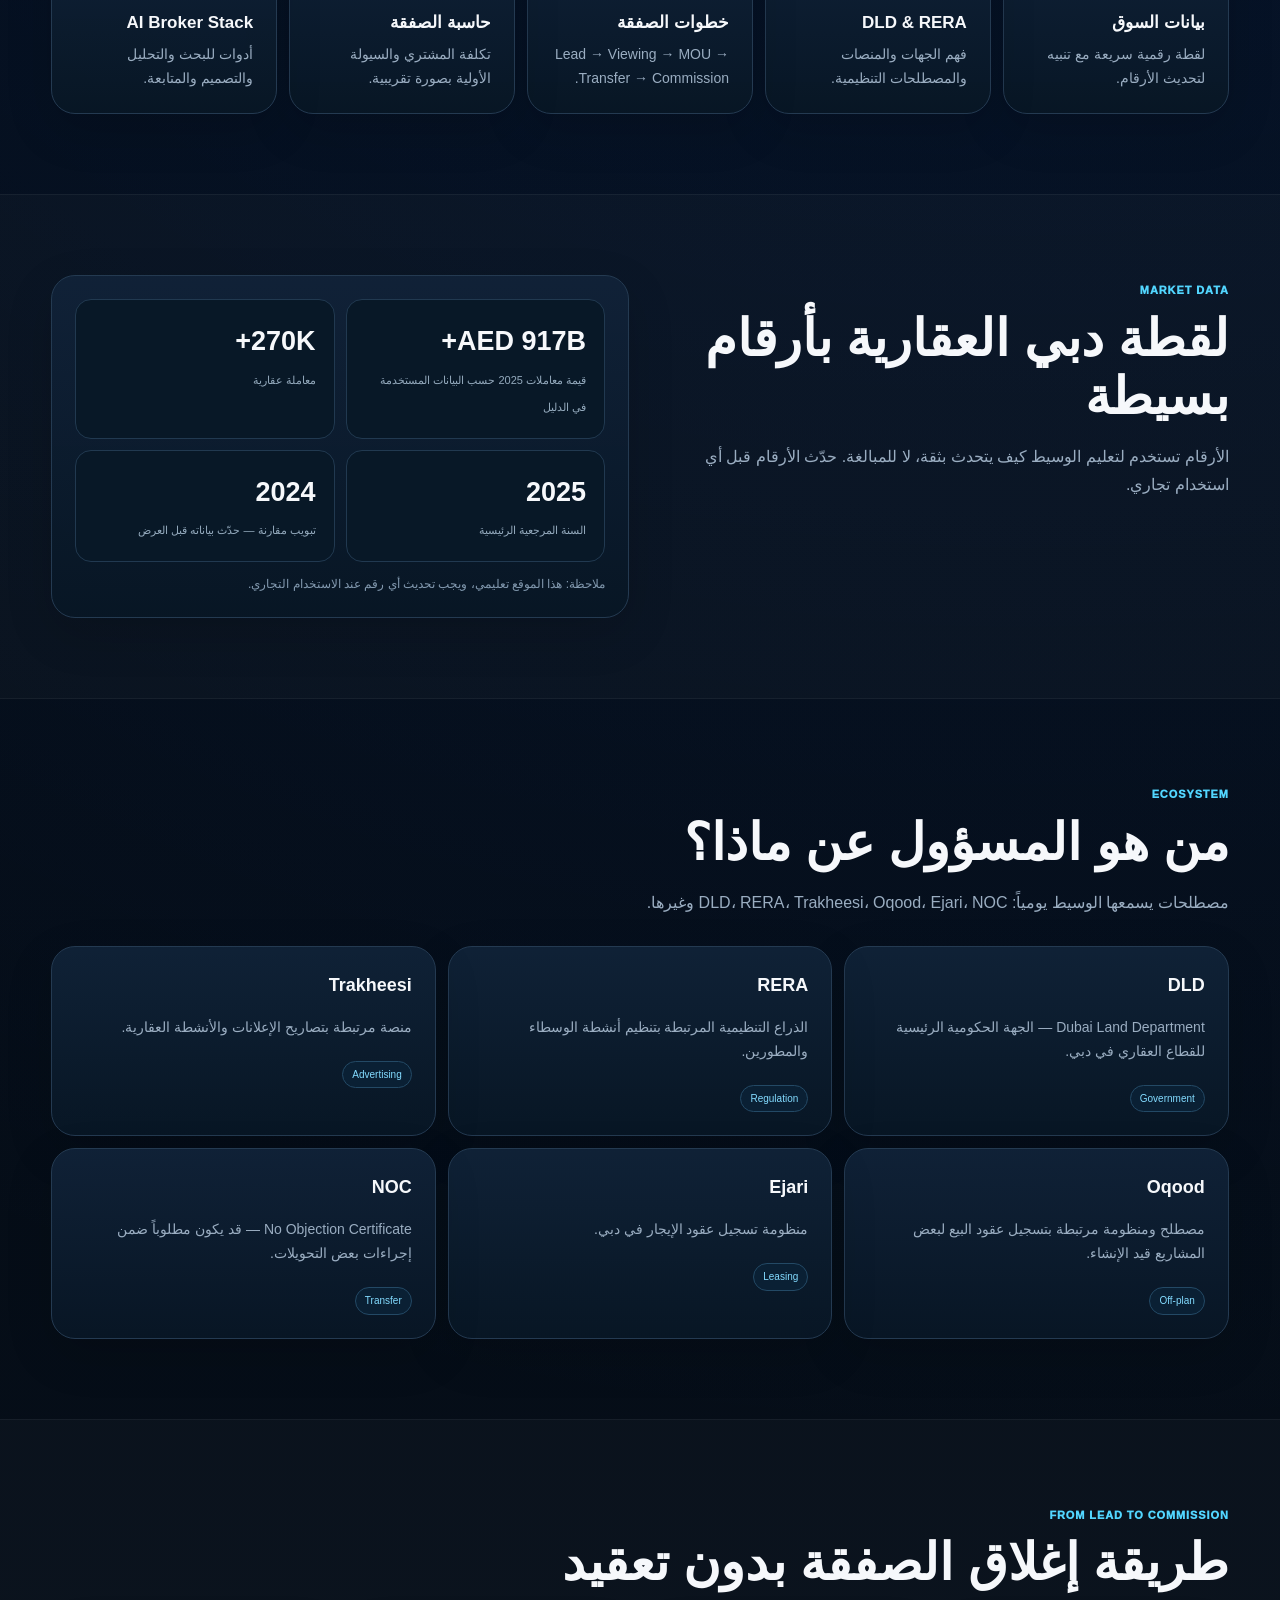
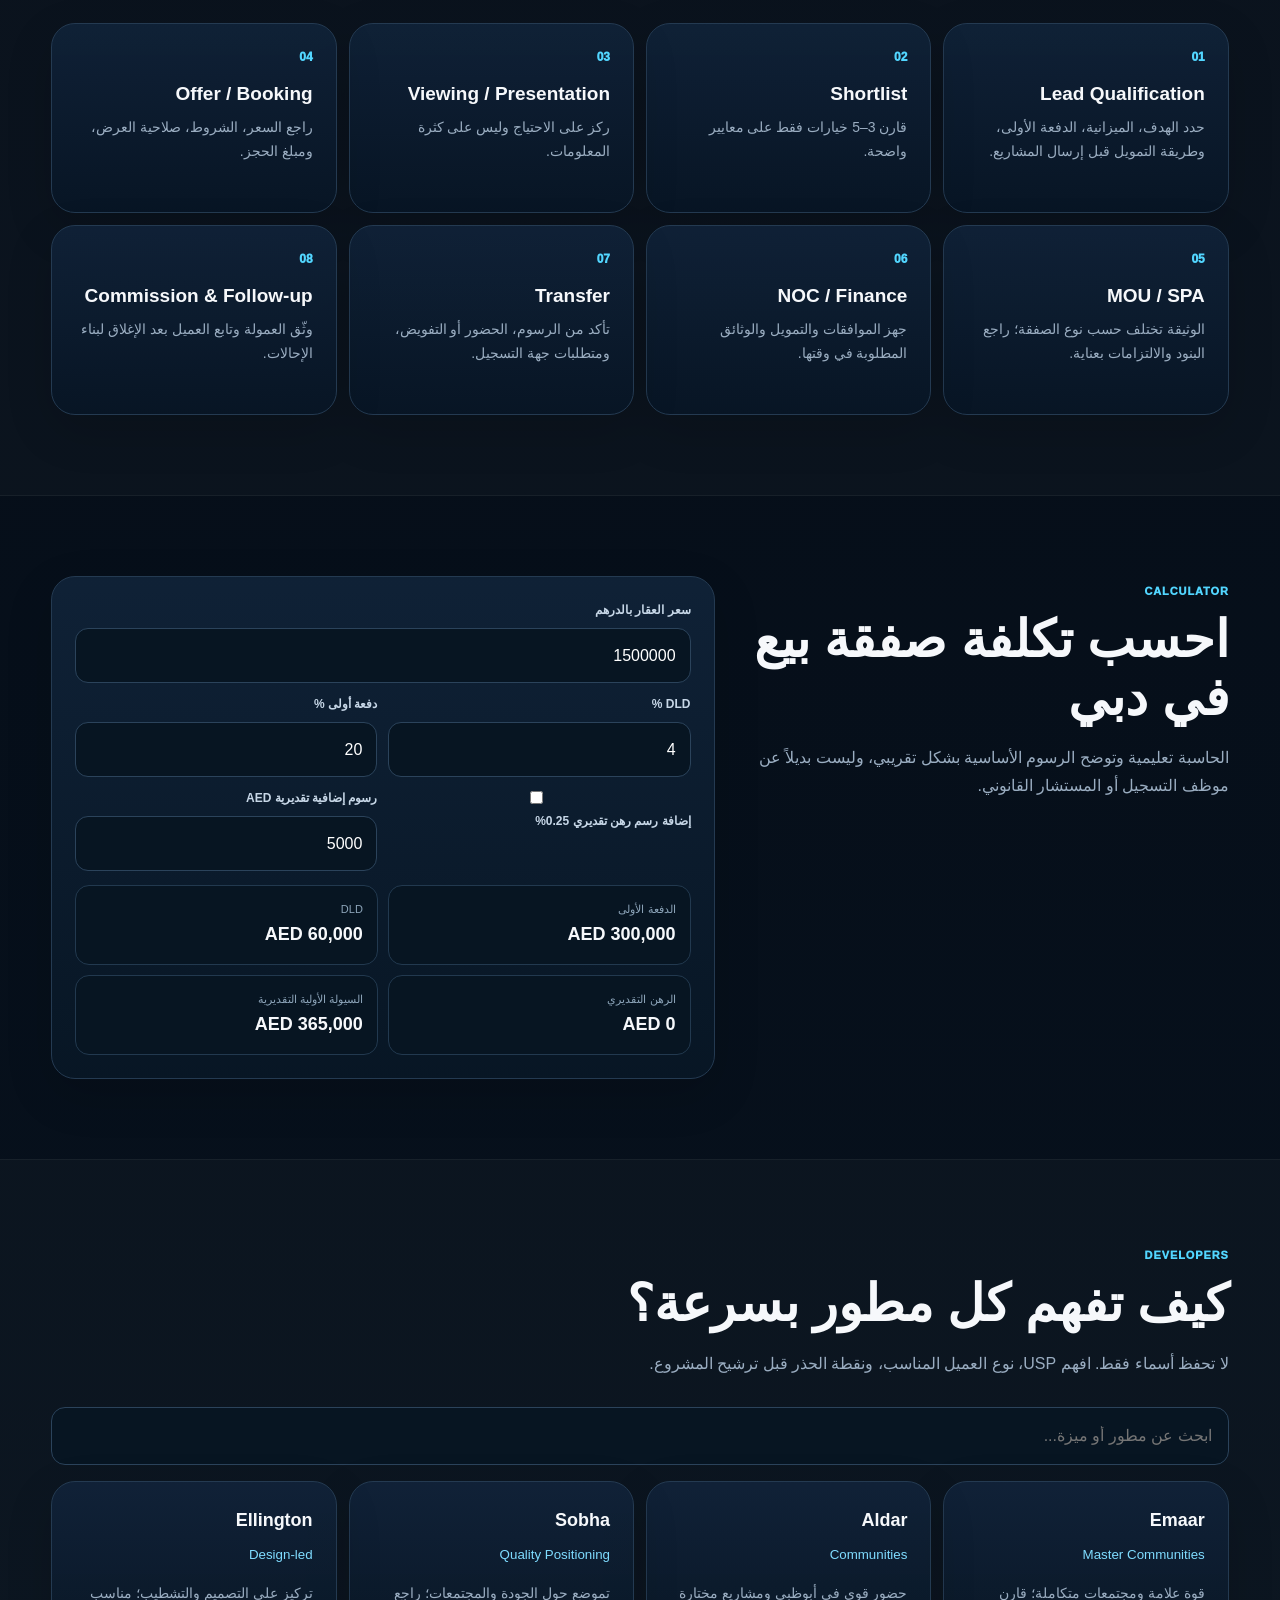
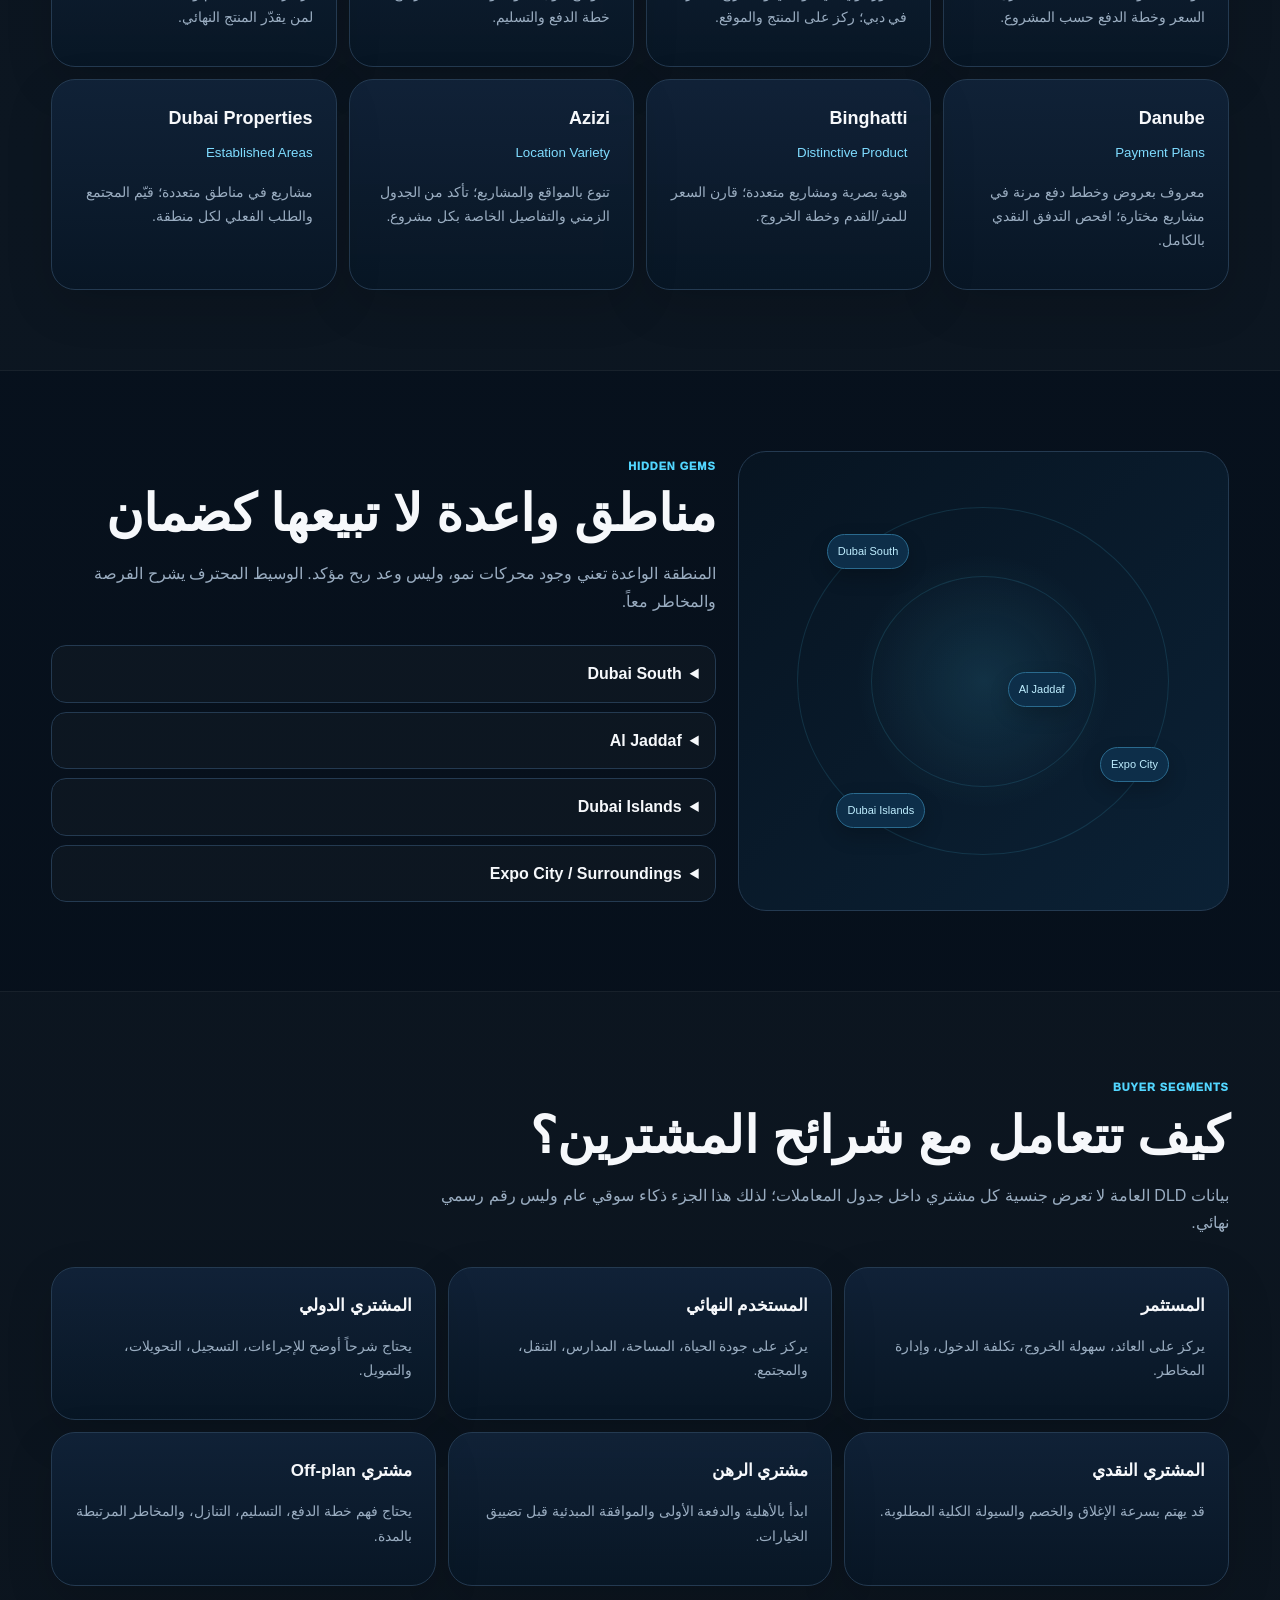
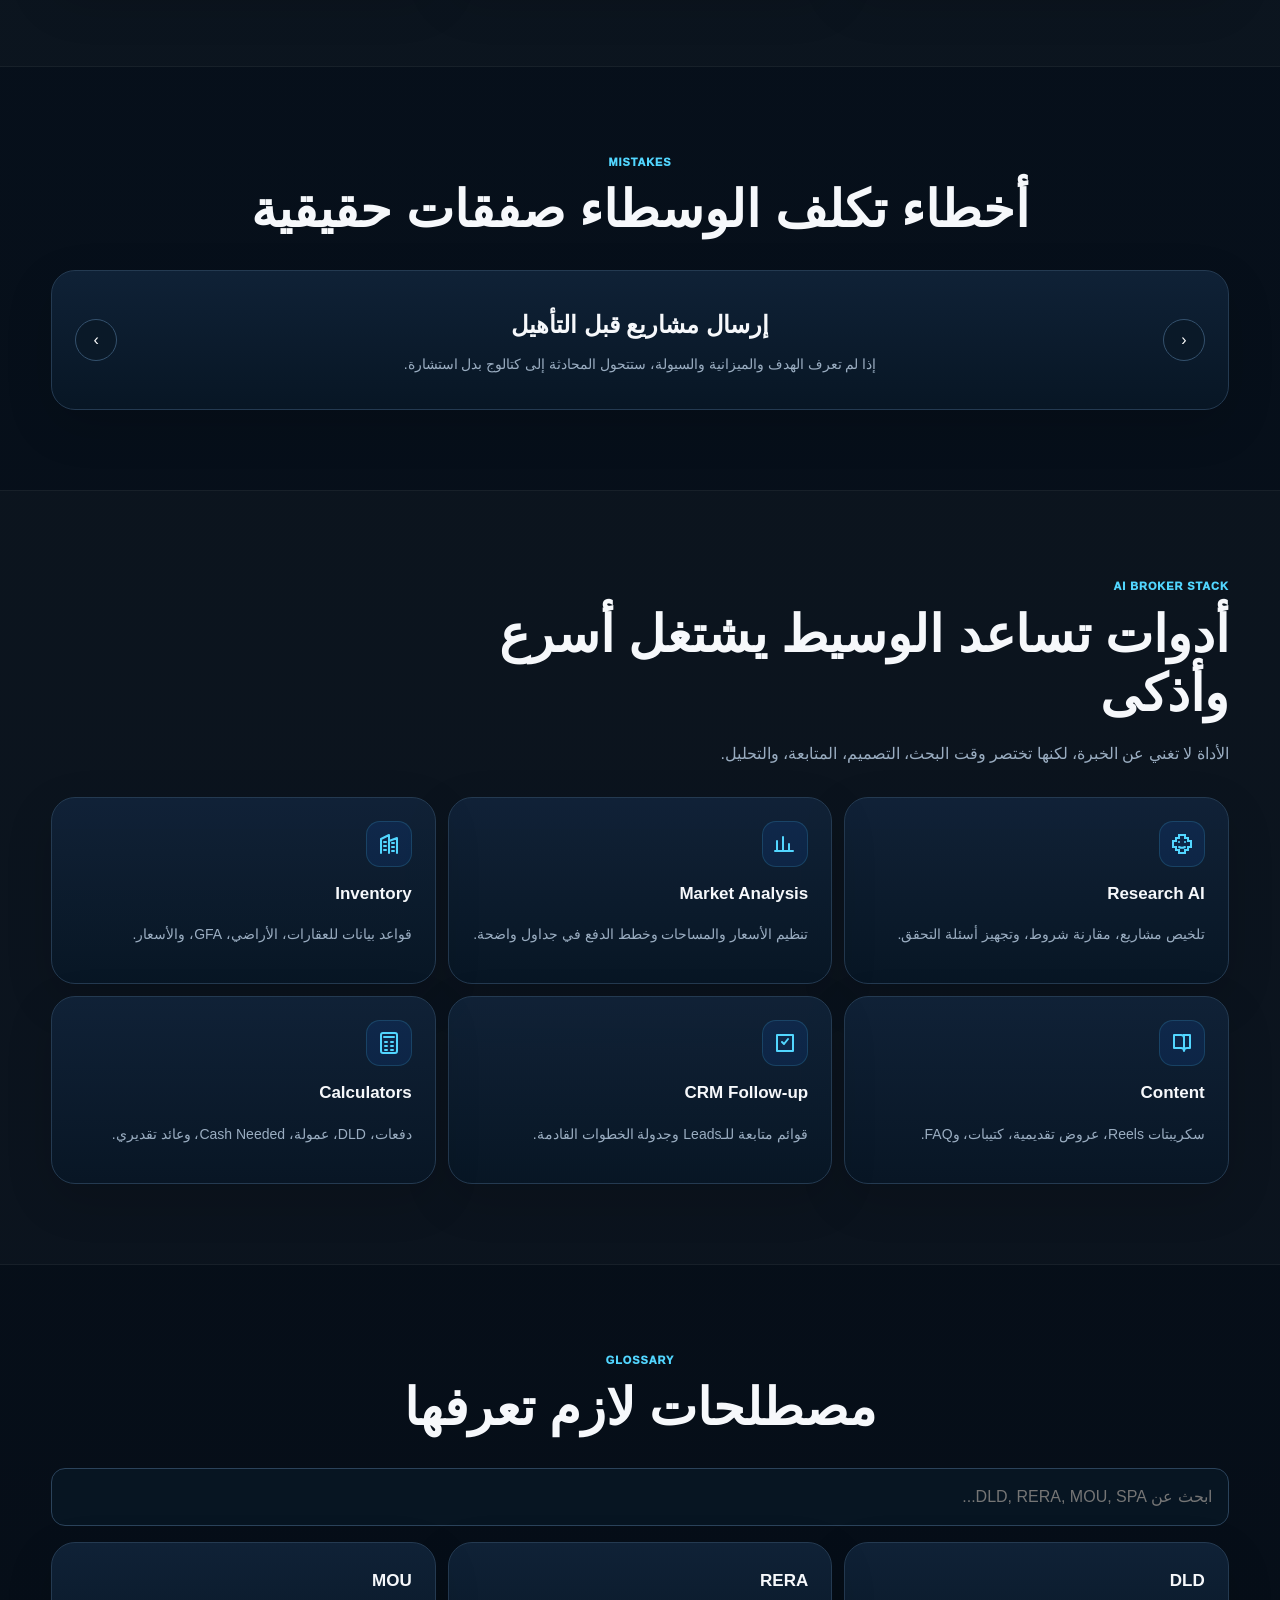
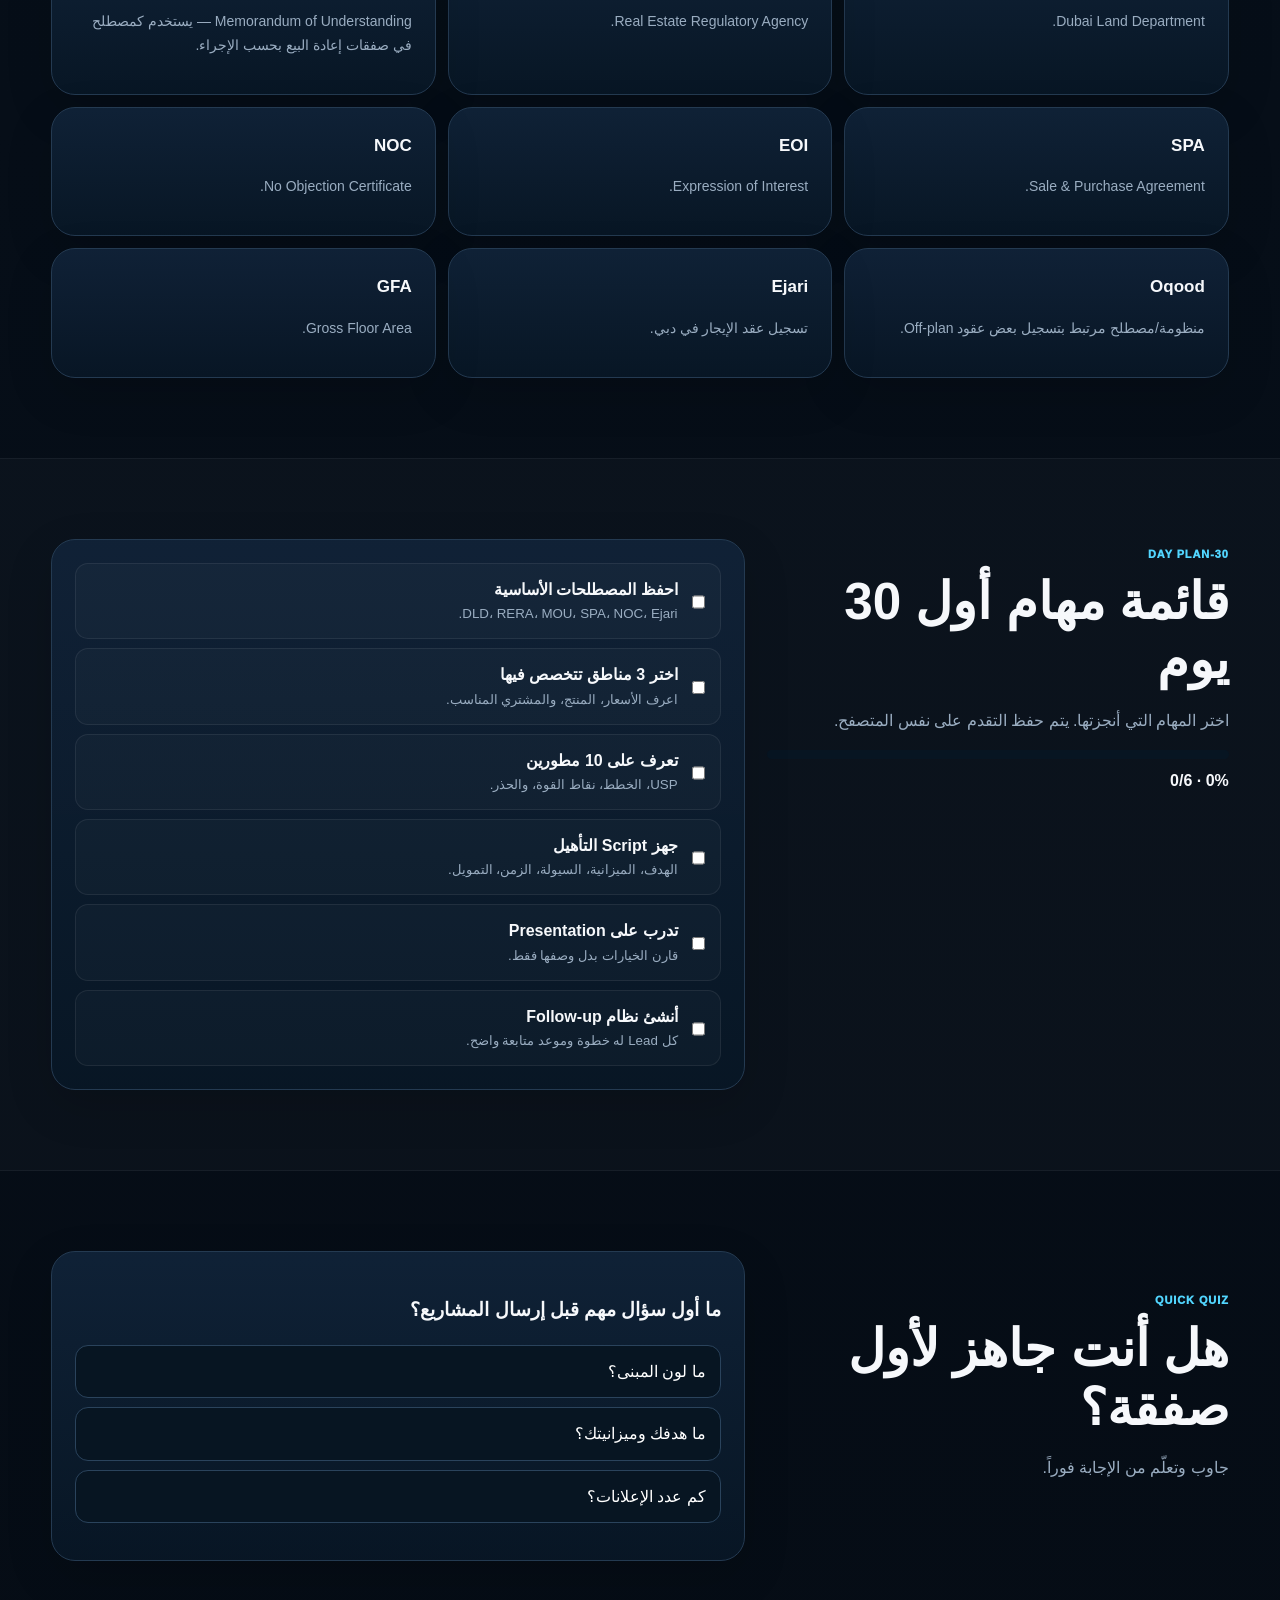
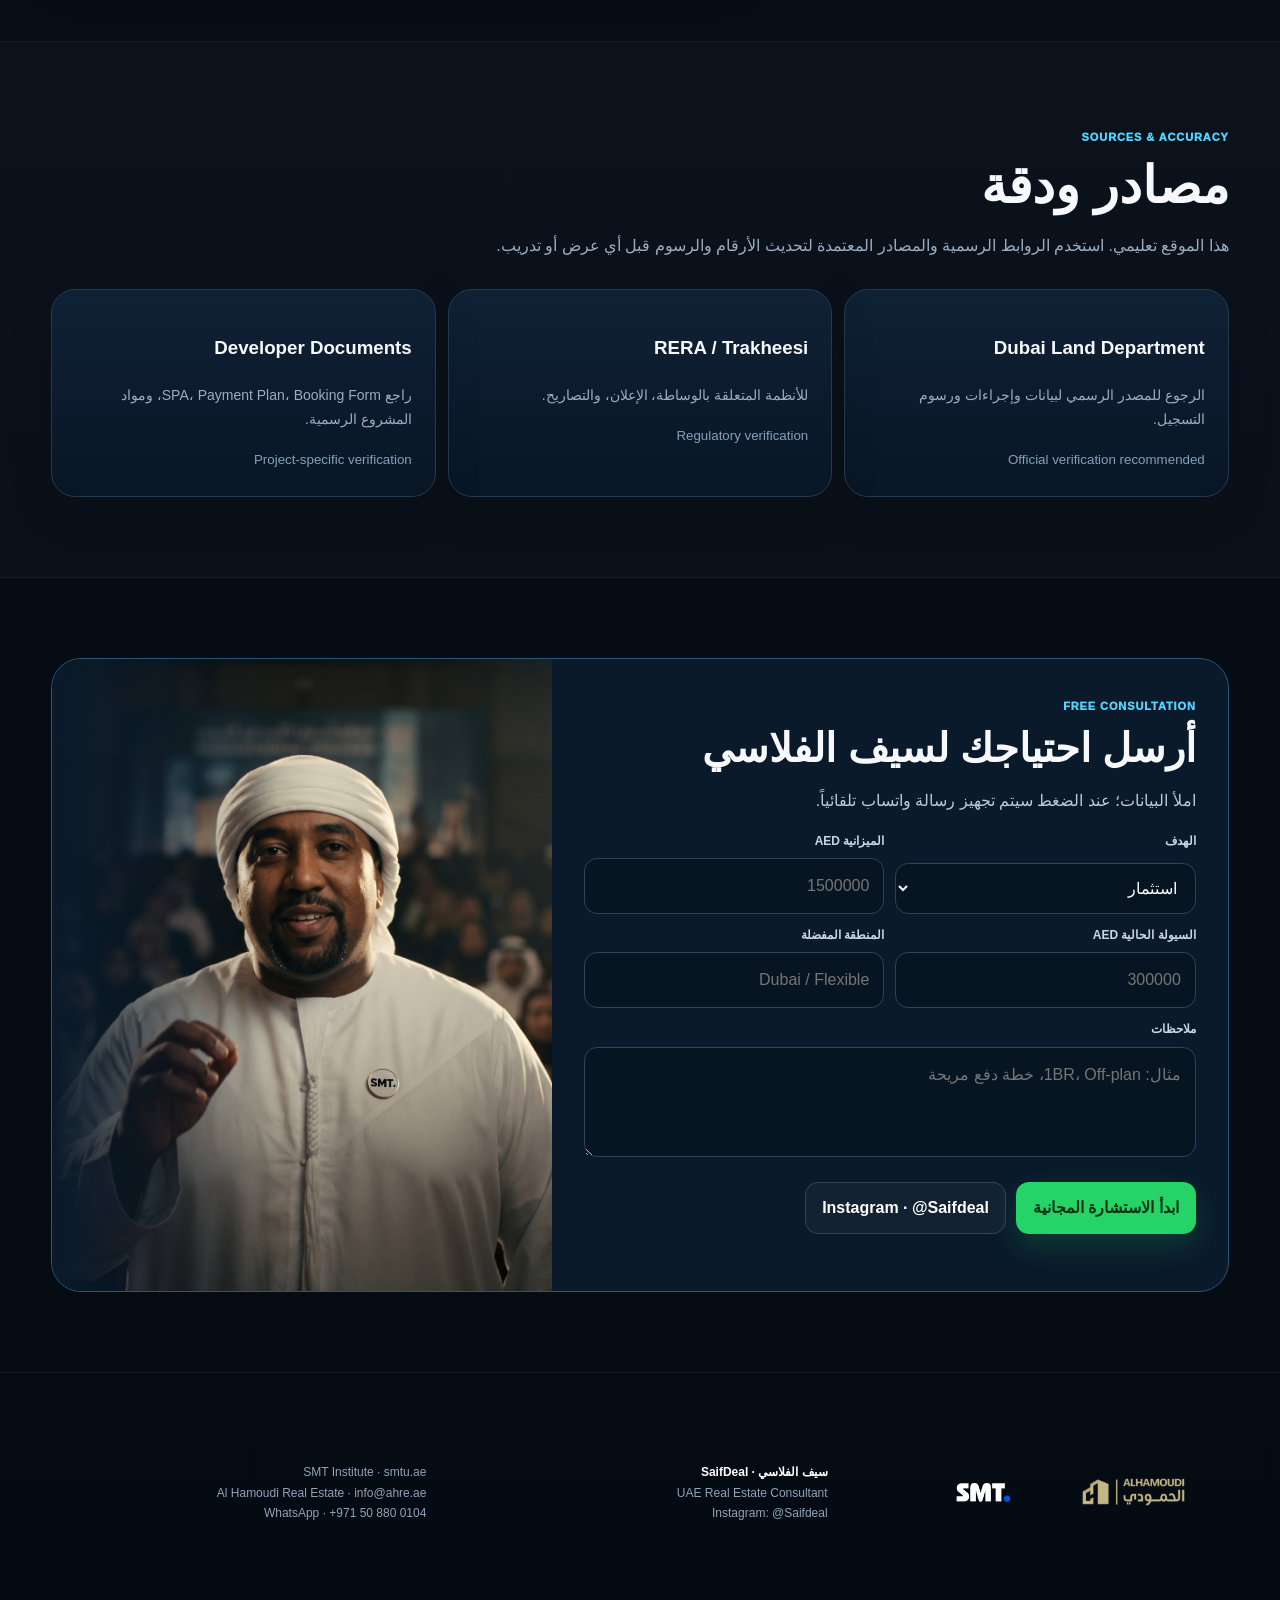
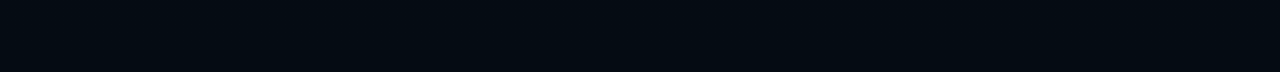
==== commit c33e804b: "Update index.html" ====
--- a/index.html
+++ b/index.html
@@ -1,291 +1,470 @@
 <!doctype html>
 <html lang="ar" dir="rtl">
 <head>
-  <meta charset="utf-8" />
-  <meta name="viewport" content="width=device-width, initial-scale=1" />
-  <meta name="description" content="Dubai Real Estate Broker Starter Kit — bilingual Arabic/English interactive training website by SMT Institute and Al Hamoudi Real Estate." />
-  <meta name="theme-color" content="#0b0b0b" />
-  <title>Dubai Broker Starter Kit | دليل وسيط العقارات في دبي</title>
-  <link rel="preload" href="assets/smt-gold.png" as="image" />
-  <link rel="preload" href="assets/ahre-gold.png" as="image" />
-  <link rel="stylesheet" href="styles.css" />
+<meta charset="utf-8">
+<meta name="viewport" content="width=device-width,initial-scale=1,viewport-fit=cover">
+<meta name="description" content="دليل وسيط العقارات في دبي — منصة تفاعلية من SMT Institute وAl Hamoudi Real Estate مع المستشار العقاري سيف الفلاسي.">
+<meta name="theme-color" content="#050b13">
+<meta property="og:title" content="Dubai Broker Starter Kit | Saif Alfalasi">
+<meta property="og:description" content="دليل شامل للوسيط العقاري في دبي: السوق، DLD/RERA، الإغلاق، الحاسبة، المطورون، AI، وقائمة التنفيذ.">
+<link rel="icon" type="image/png" href="[data-uri]">
+<link rel="apple-touch-icon" href="[data-uri]">
+<title>Dubai Broker Starter Kit | سيف الفلاسي</title>
+<style>
+:root{
+ --bg:#050b13;--bg2:#08121f;--panel:#0c1928;--panel2:#102238;--line:#243a51;
+ --text:#f6f8fb;--muted:#9aadc1;--blue:#176cff;--cyan:#52d6ff;--gold:#d6be73;
+ --green:#25d366;--orange:#ff8c2d;--shadow:0 26px 80px rgba(0,0,0,.34);
+ --r:24px;--max:1240px;
+}
+*{box-sizing:border-box}html{scroll-behavior:smooth}
+body{margin:0;font-family:Inter,Arial,Tahoma,sans-serif;color:var(--text);background:
+radial-gradient(circle at 80% 4%,rgba(23,108,255,.14),transparent 24%),
+linear-gradient(180deg,#030810,#07111d 44%,#050b13);line-height:1.72;overflow-x:hidden}
+body:before{content:"";position:fixed;inset:0;pointer-events:none;opacity:.25;background-image:
+linear-gradient(rgba(255,255,255,.017) 1px,transparent 1px),linear-gradient(90deg,rgba(255,255,255,.017) 1px,transparent 1px);
+background-size:46px 46px;mask-image:linear-gradient(#000,transparent 80%)}
+a{color:inherit;text-decoration:none}button,input,select,textarea{font:inherit}img{display:block;max-width:100%}
+.container{width:min(var(--max),92%);margin:auto}
+.topline{border-bottom:1px solid rgba(255,255,255,.05);background:#050d16;color:#9cb1c5;font-size:11px}
+.topline .container{display:flex;justify-content:space-between;gap:20px;padding:7px 0}
+header{position:sticky;top:0;z-index:70;background:rgba(5,11,19,.82);backdrop-filter:blur(18px);border-bottom:1px solid rgba(255,255,255,.07)}
+.nav{min-height:82px;display:grid;grid-template-columns:auto 1fr auto;align-items:center;gap:26px}
+.brandlock{display:flex;align-items:center;gap:12px}
+.brandlock .ahre{width:158px;height:54px;object-fit:contain}
+.brandlock .divider{width:1px;height:38px;background:#394a59}
+.brandlock .smt{width:72px;height:46px;object-fit:contain}
+.navlinks{display:flex;justify-content:center;align-items:center;gap:18px}
+.navlinks a{font-size:12px;color:#bed0df;transition:.2s}.navlinks a:hover{color:#fff}
+.navact{display:flex;gap:9px;align-items:center}
+.btn{display:inline-flex;align-items:center;justify-content:center;gap:8px;padding:11px 16px;border-radius:13px;border:1px solid transparent;font-weight:900;cursor:pointer;transition:.2s}
+.btn:hover{transform:translateY(-2px)}.btn-blue{background:linear-gradient(135deg,#176cff,#179de6);color:#fff;box-shadow:0 12px 32px rgba(23,108,255,.24)}
+.btn-wa{background:var(--green);color:#073416;box-shadow:0 12px 30px rgba(37,211,102,.18)}.btn-glass{background:rgba(255,255,255,.035);border-color:#30465d;color:#fff}
+.hero{position:relative;min-height:770px;display:flex;align-items:center;padding:68px 0 52px;overflow:hidden}
+.hero-bg{position:absolute;inset:0;background:linear-gradient(90deg,rgba(3,8,16,.99),rgba(3,8,16,.92) 43%,rgba(3,8,16,.35) 74%,rgba(3,8,16,.72)),
+url('[data-uri]') center/cover no-repeat}
+.hero-bg:after{content:"";position:absolute;inset:0;background:linear-gradient(180deg,transparent 60%,#050b13)}
+.hero .container{position:relative;z-index:2}
+.hero-grid{display:grid;grid-template-columns:1.02fr .98fr;gap:52px;align-items:center}
+.eyebrow{display:inline-flex;align-items:center;gap:8px;border:1px solid rgba(82,214,255,.25);background:rgba(82,214,255,.06);padding:7px 12px;border-radius:999px;color:var(--cyan);font-size:12px;font-weight:900}
+.eyebrow i{width:7px;height:7px;border-radius:50%;background:var(--gold);box-shadow:0 0 16px var(--gold)}
+h1{font-size:clamp(45px,5.9vw,80px);line-height:1.04;letter-spacing:-2.3px;margin:18px 0}
+.gradient{background:linear-gradient(90deg,#fff,#7ce5ff,#2aa8ff);-webkit-background-clip:text;color:transparent}
+.hero p{max-width:720px;font-size:18px;color:#c3d1df}
+.hero-actions{display:flex;gap:10px;flex-wrap:wrap;margin:25px 0}
+.trust{display:grid;grid-template-columns:repeat(3,1fr);gap:10px;margin-top:22px}
+.trust div{padding:14px;border-radius:16px;border:1px solid rgba(255,255,255,.10);background:rgba(5,11,19,.58);backdrop-filter:blur(10px)}
+.trust strong{display:block;font-size:20px}.trust span{font-size:11px;color:#90a6bc}
+.portraitwrap{position:relative}
+.portrait{aspect-ratio:1/1;border-radius:30px;overflow:hidden;border:1px solid rgba(255,255,255,.13);box-shadow:var(--shadow);background:#0b1725}
+.portrait img{width:100%;height:100%;object-fit:cover}
+.partnerplate{position:absolute;bottom:18px;right:18px;left:18px;display:grid;grid-template-columns:1fr auto;gap:16px;align-items:center;padding:14px 16px;border-radius:18px;background:rgba(3,9,16,.82);backdrop-filter:blur(16px);border:1px solid rgba(255,255,255,.12)}
+.partnerplate strong{display:block}.partnerplate small{display:block;color:#99afc4}
+.section{padding:80px 0}.section.alt{background:rgba(255,255,255,.018);border-top:1px solid rgba(255,255,255,.05);border-bottom:1px solid rgba(255,255,255,.05)}
+.head{max-width:800px;margin-bottom:30px}.kicker{font-size:11px;color:var(--cyan);font-weight:1000;letter-spacing:.9px;text-transform:uppercase}
+h2{font-size:clamp(33px,4vw,52px);line-height:1.15;margin:7px 0 11px}.head p{color:var(--muted);font-size:16px}
+.card{background:linear-gradient(180deg,rgba(16,34,56,.95),rgba(8,22,37,.96));border:1px solid var(--line);border-radius:var(--r);padding:23px;box-shadow:0 16px 48px rgba(0,0,0,.14)}
+.card p{color:var(--muted);font-size:14px}
+.icon{width:46px;height:46px;border-radius:14px;display:grid;place-items:center;color:var(--cyan);background:rgba(23,108,255,.11);border:1px solid rgba(82,214,255,.16)}
+.icon svg{width:24px;height:24px}
+.summarygrid{display:grid;grid-template-columns:repeat(5,1fr);gap:12px}
+.summarygrid .card h3{font-size:17px;margin:13px 0 5px}.summarygrid .card p{margin:0}
+.brandbanner{display:grid;grid-template-columns:1fr auto 1fr;align-items:center;gap:30px;padding:24px 30px;border-radius:26px;border:1px solid #3a4650;background:linear-gradient(135deg,rgba(214,190,115,.08),rgba(23,108,255,.06))}
+.brandbanner img{margin:auto;object-fit:contain}.brandbanner .ahrebig{width:285px;max-height:120px}.brandbanner .smtbig{width:145px;max-height:110px}.brandbanner .x{font-size:28px;color:#566b7f;font-weight:300}
+.twocol{display:grid;grid-template-columns:1fr 1fr;gap:22px}
+.stats{display:grid;grid-template-columns:repeat(2,1fr);gap:11px}.stat{padding:18px;border-radius:16px;background:#081827;border:1px solid #213950}
+.stat strong{display:block;font-size:27px}.stat span{font-size:11px;color:#94aabd}
+.note{font-size:12px;color:#8299af;margin-top:12px}
+.ecogrid{display:grid;grid-template-columns:repeat(3,1fr);gap:12px}
+.eco strong{font-size:18px}.eco span{display:inline-block;margin-top:8px;padding:4px 9px;border-radius:999px;background:#0a2034;color:#83dbff;font-size:10px;border:1px solid #234965}
+.process{display:grid;grid-template-columns:repeat(4,1fr);gap:12px;counter-reset:step}
+.step{position:relative;min-height:190px}.step:before{counter-increment:step;content:"0" counter(step);display:block;color:var(--cyan);font-size:12px;font-weight:1000;margin-bottom:10px}
+.step h3{font-size:19px;margin:0 0 5px}.step p{margin:0}
+.calcgrid{display:grid;grid-template-columns:.85fr 1.15fr;gap:24px}
+.formgrid{display:grid;grid-template-columns:1fr 1fr;gap:11px}.field{display:grid;gap:7px}.field.full{grid-column:1/-1}
+.field label{font-size:12px;color:#c7d7e7;font-weight:800}.field input,.field select,.field textarea{width:100%;padding:13px 14px;border-radius:13px;background:#071522;border:1px solid #2b435b;color:#fff;outline:none}
+.field input:focus,.field select:focus,.field textarea:focus{border-color:var(--blue);box-shadow:0 0 0 3px rgba(23,108,255,.08)}
+.results{display:grid;grid-template-columns:repeat(2,1fr);gap:10px;margin-top:14px}.result{padding:14px;border-radius:14px;background:#071522;border:1px solid #22394f}
+.result span{display:block;font-size:11px;color:#8da5ba}.result strong{font-size:18px}
+.devgrid{display:grid;grid-template-columns:repeat(4,1fr);gap:12px}.dev h3{margin:0 0 4px;font-size:18px}.dev small{color:#7fdcff}
+.gems{display:grid;grid-template-columns:.85fr 1.15fr;gap:22px;align-items:stretch}
+.mapvisual{min-height:430px;border-radius:28px;border:1px solid var(--line);background:
+radial-gradient(circle at 50% 50%,rgba(82,214,255,.12),transparent 38%),
+linear-gradient(135deg,#071421,#0b2135);position:relative;overflow:hidden}
+.mapvisual:before,.mapvisual:after{content:"";position:absolute;border:1px solid rgba(82,214,255,.13);border-radius:50%;inset:12%}.mapvisual:after{inset:27%}
+.pin{position:absolute;padding:7px 10px;border-radius:999px;background:#0d2e49;border:1px solid #2a6a8e;color:#bfeeff;font-size:11px;box-shadow:0 8px 20px rgba(0,0,0,.2)}
+.p1{top:18%;left:18%}.p2{top:48%;left:55%}.p3{bottom:18%;left:20%}.p4{bottom:28%;right:12%}
+.accordion details,.faq details{border:1px solid var(--line);border-radius:15px;background:rgba(255,255,255,.025);padding:14px 16px;margin-bottom:9px}summary{cursor:pointer;font-weight:900}
+details p{color:var(--muted);font-size:13px;margin:9px 0 0}
+.segmentgrid,.toolgrid,.glossarygrid{display:grid;grid-template-columns:repeat(3,1fr);gap:12px}
+.segment h3,.tool h3,.gloss h3{margin:0 0 5px;font-size:17px}.tool .icon{margin-bottom:12px}
+.mistakebox{display:grid;grid-template-columns:auto 1fr auto;gap:18px;align-items:center}.circle{width:42px;height:42px;border-radius:50%;border:1px solid #34516d;background:#0a1928;color:#fff;cursor:pointer}
+.mistakecontent{text-align:center;padding:10px}.mistakecontent h3{font-size:24px;margin:0 0 7px}.mistakecontent p{margin:auto;max-width:700px}
+.search{margin-bottom:16px}.search input{width:100%;padding:14px 16px;border-radius:14px;background:#071522;border:1px solid #2b435b;color:#fff;outline:none}
+.checklayout{display:grid;grid-template-columns:.8fr 1.2fr;gap:22px}.progress{height:9px;border-radius:999px;background:#071522;overflow:hidden;margin:15px 0 8px}.progress span{display:block;height:100%;width:0;background:linear-gradient(90deg,var(--blue),var(--cyan));transition:.3s}
+.checks{display:grid;gap:9px}.check{display:flex;gap:10px;padding:12px;border-radius:13px;border:1px solid rgba(255,255,255,.07);background:rgba(255,255,255,.022)}.check input{margin-top:5px;accent-color:var(--blue)}.check small{display:block;color:var(--muted)}
+.quiz{display:grid;grid-template-columns:.8fr 1.2fr;gap:22px;align-items:center}.answers{display:grid;gap:9px}.answer{text-align:right;padding:12px 14px;border:1px solid #2a435c;border-radius:13px;background:#071522;color:#fff;cursor:pointer}.answer:hover{border-color:#3478ad}.answer.correct{border-color:#2ead68;background:rgba(46,173,104,.12)}.answer.wrong{border-color:#d25b5b;background:rgba(210,91,91,.1)}
+.consult{display:grid;grid-template-columns:1.15fr .85fr;overflow:hidden;border-radius:30px;border:1px solid #2a5678;background:#0a1a2b}.consultcopy{padding:32px}.consultimg{background:url('[data-uri]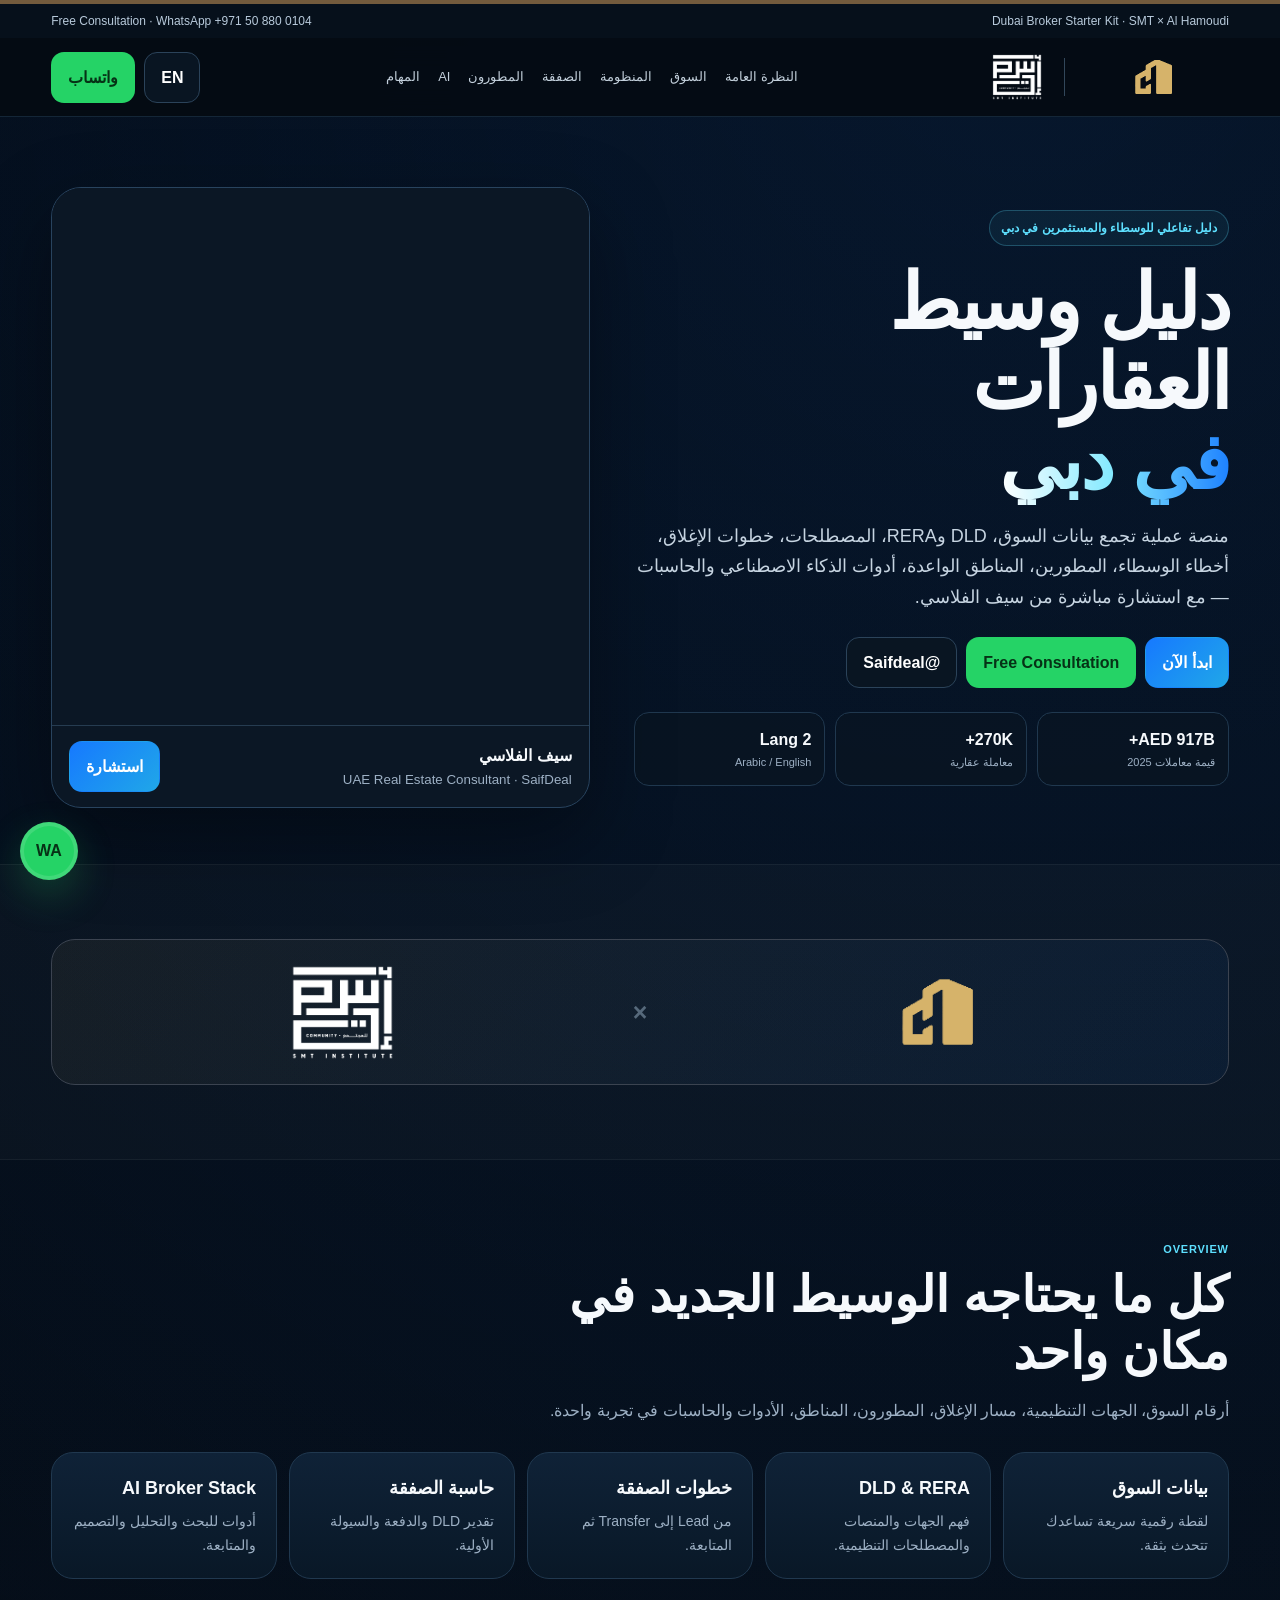
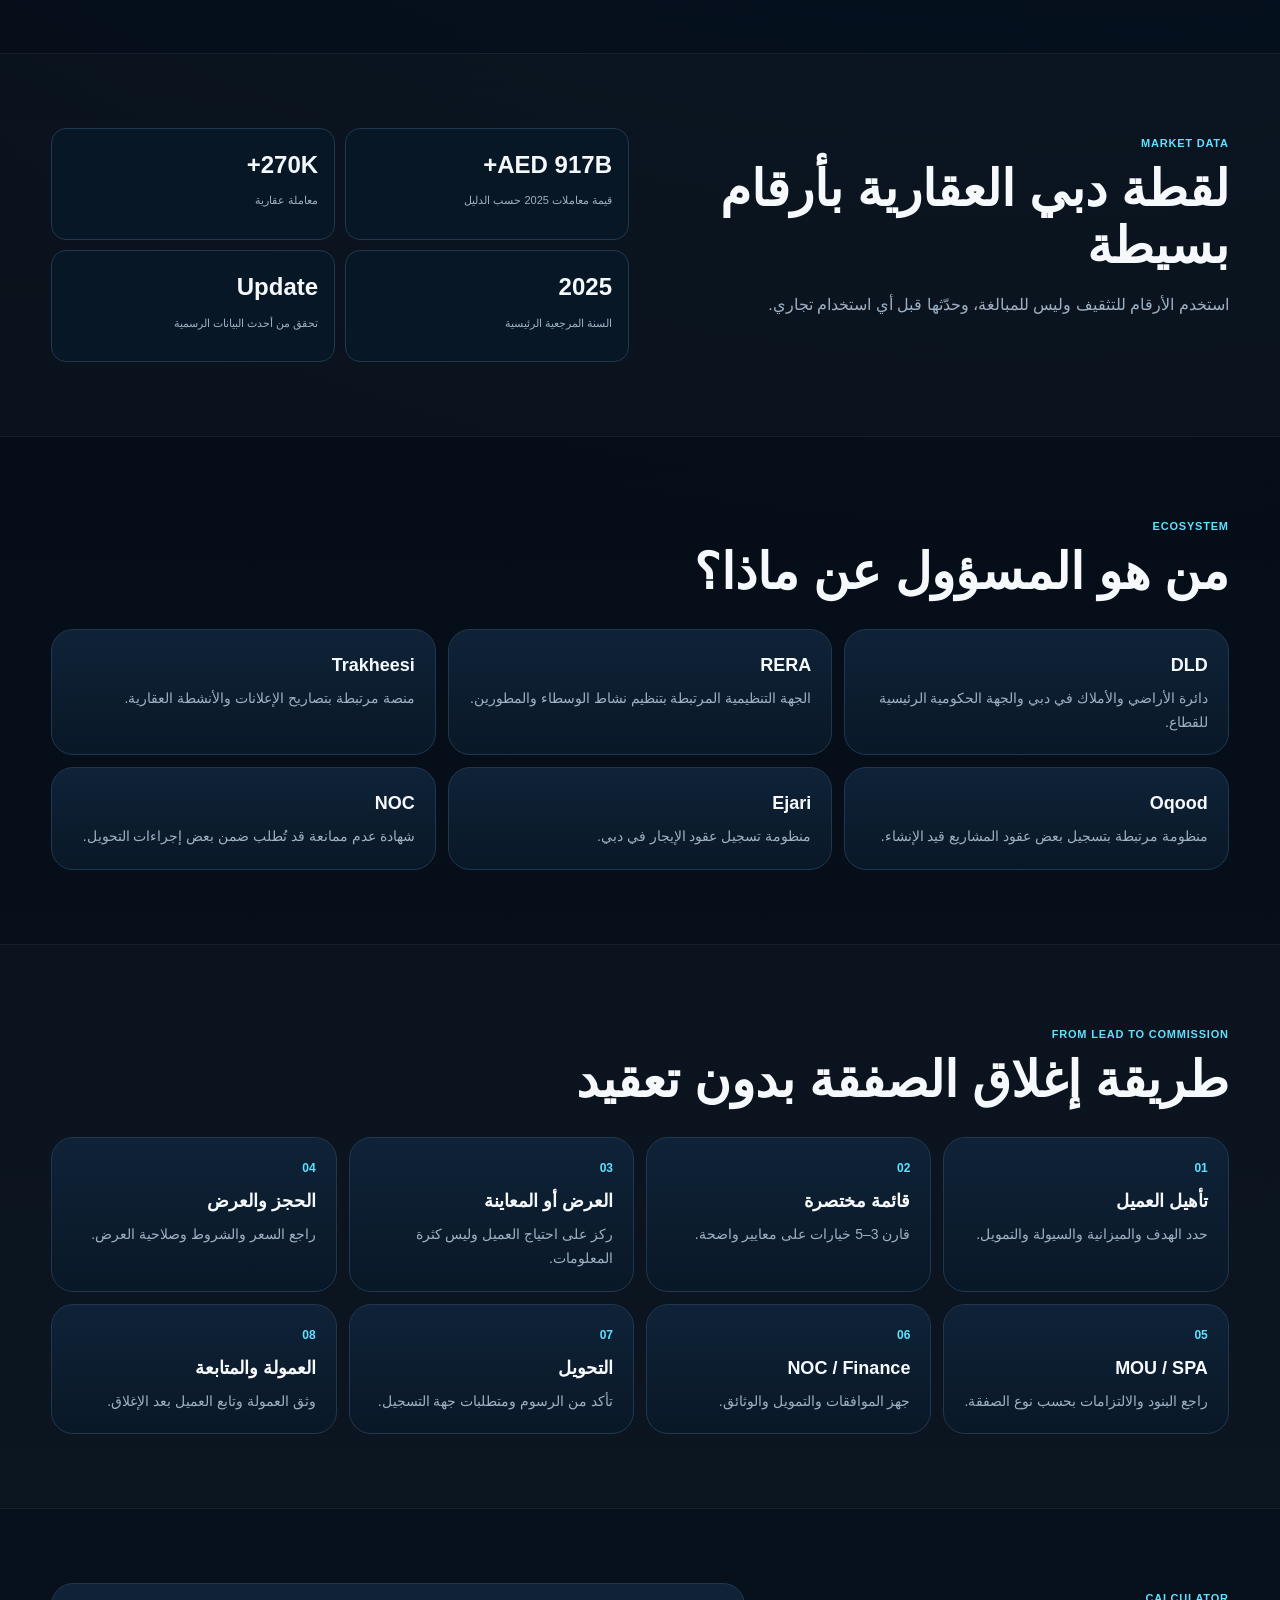
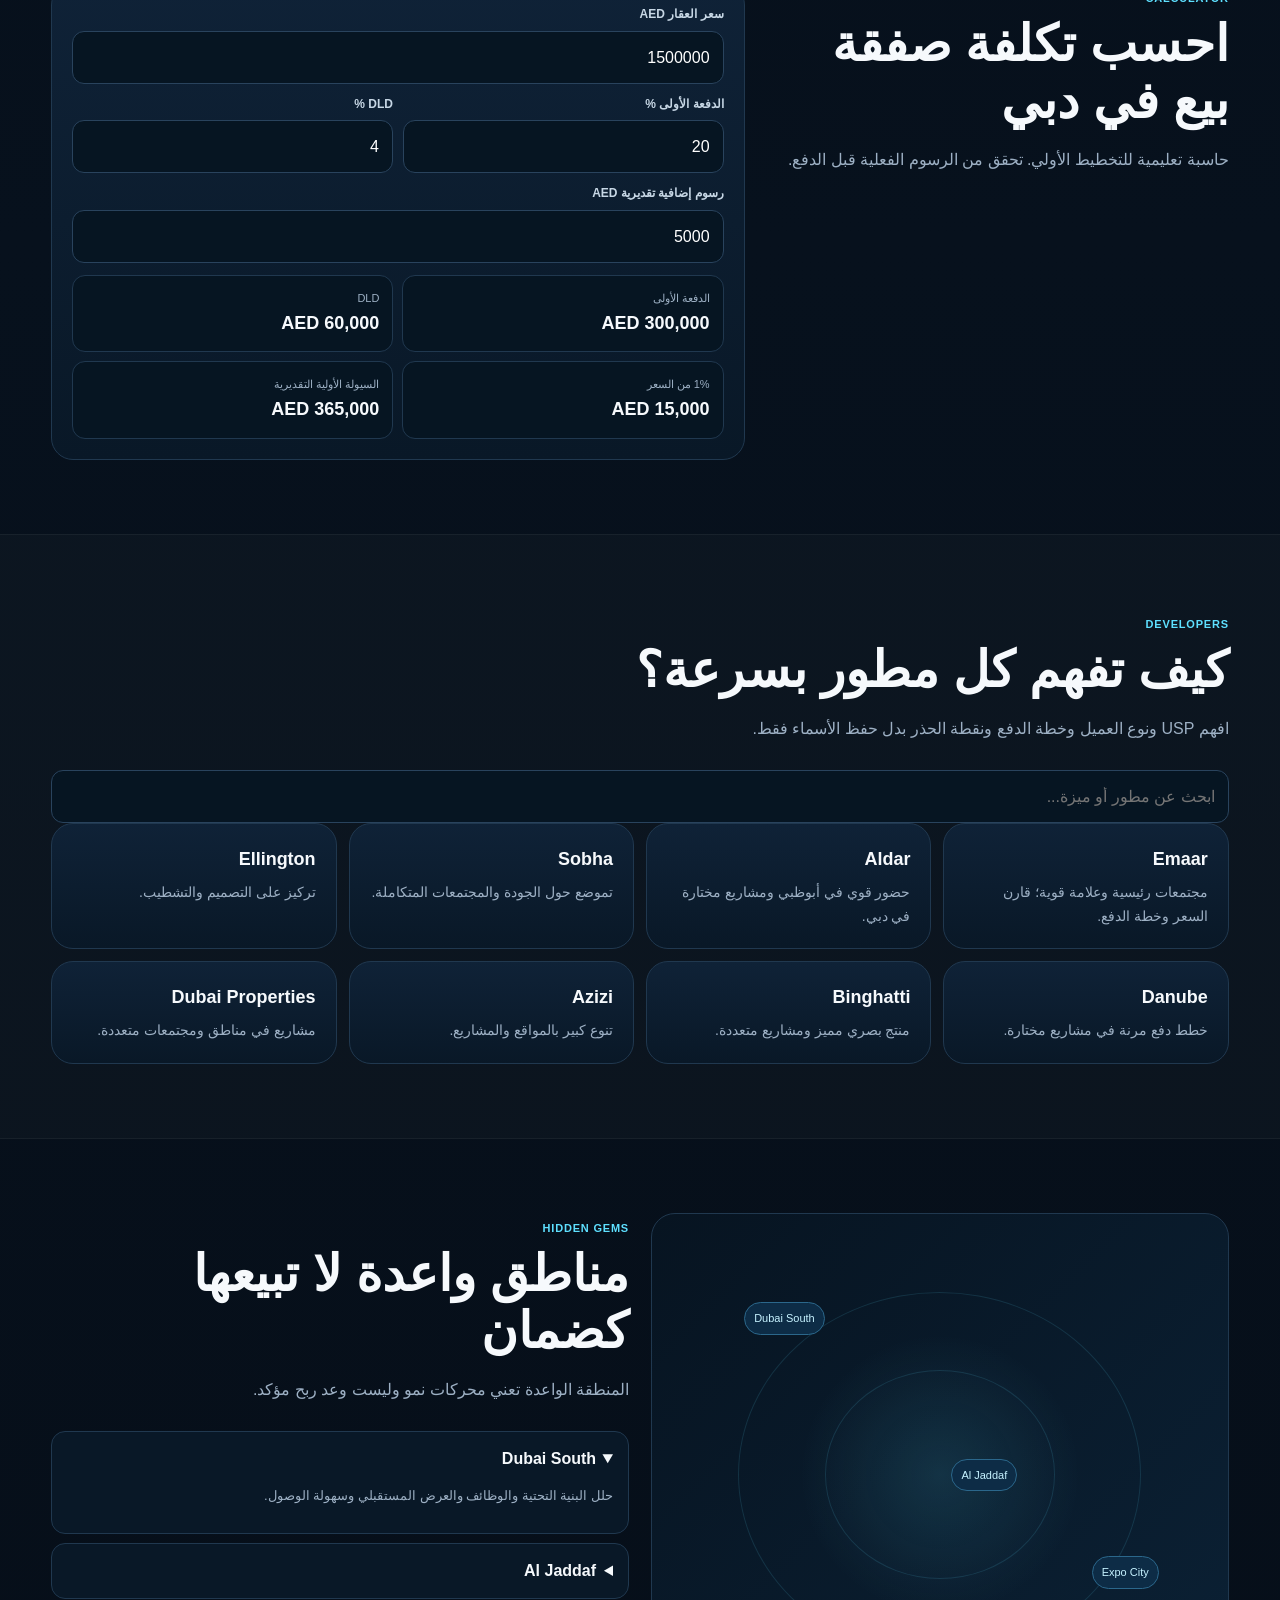
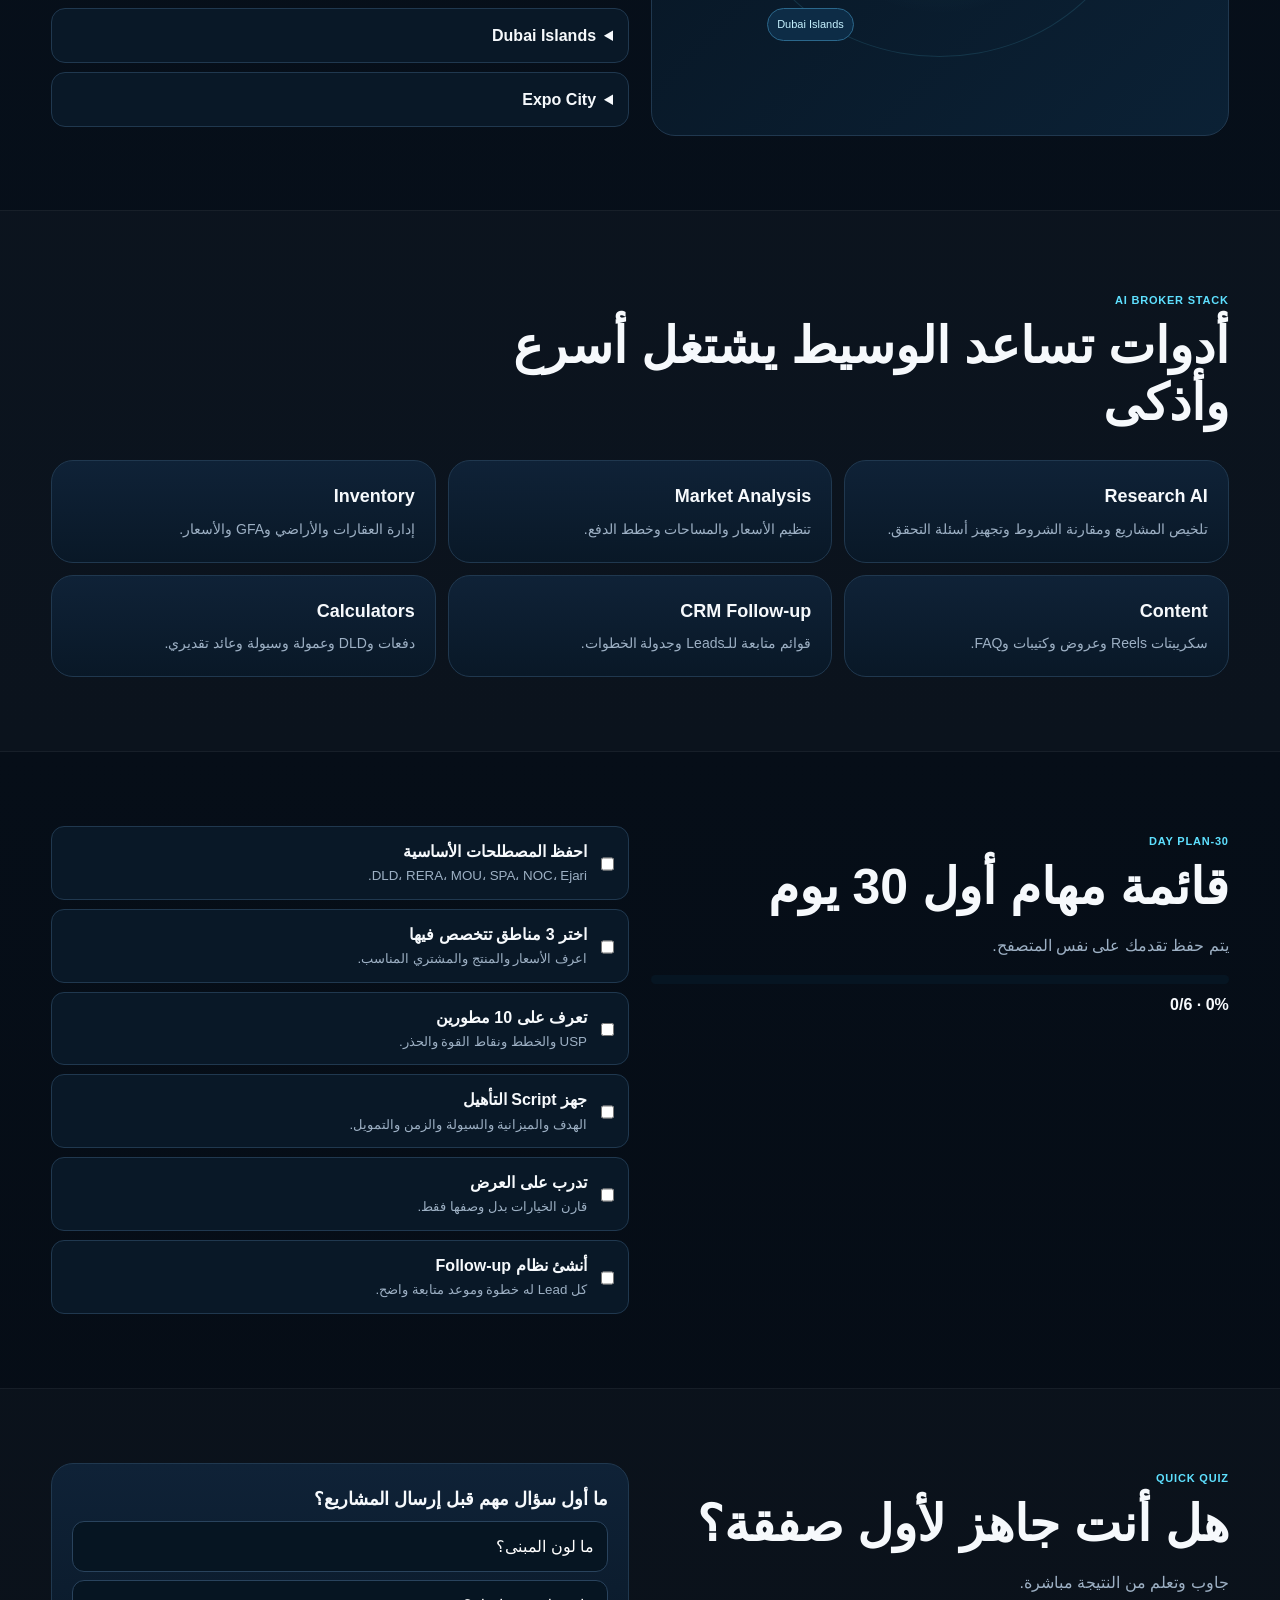
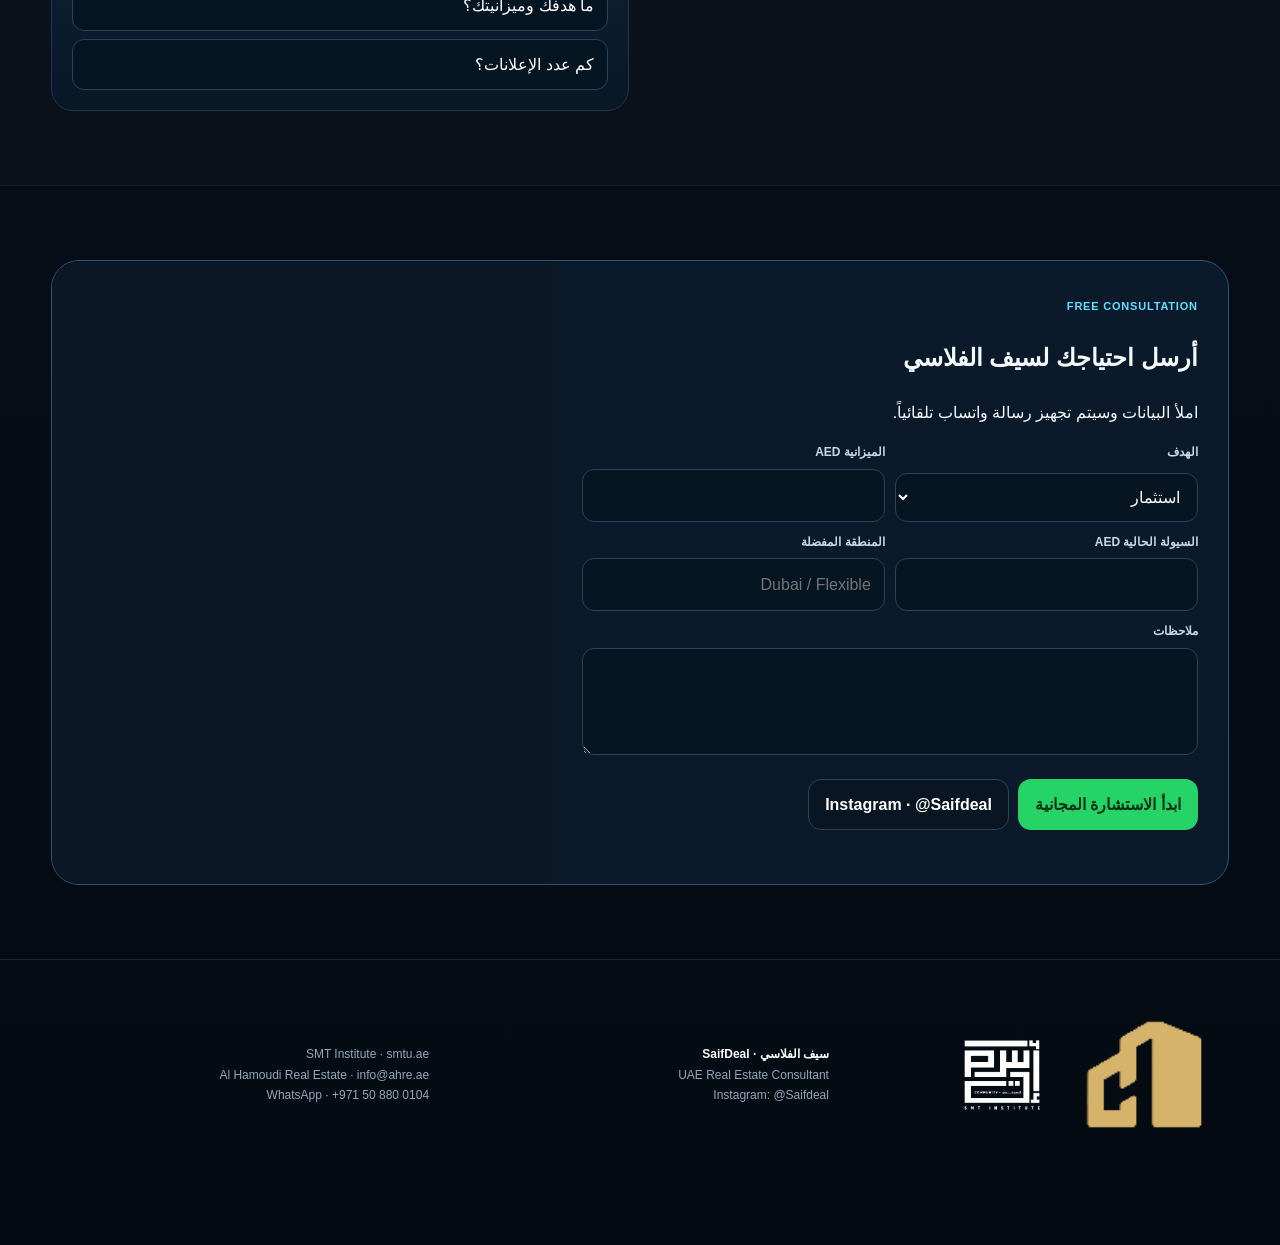
==== commit 2aeef87e: "Deploy stable Arabic website and fix blank page" ====
--- a/index.html
+++ b/index.html
@@ -1,470 +1 @@
-<!doctype html>
-<html lang="ar" dir="rtl">
-<head>
-<meta charset="utf-8">
-<meta name="viewport" content="width=device-width,initial-scale=1,viewport-fit=cover">
-<meta name="description" content="دليل وسيط العقارات في دبي — منصة تفاعلية من SMT Institute وAl Hamoudi Real Estate مع المستشار العقاري سيف الفلاسي.">
-<meta name="theme-color" content="#050b13">
-<meta property="og:title" content="Dubai Broker Starter Kit | Saif Alfalasi">
-<meta property="og:description" content="دليل شامل للوسيط العقاري في دبي: السوق، DLD/RERA، الإغلاق، الحاسبة، المطورون، AI، وقائمة التنفيذ.">
-<link rel="icon" type="image/png" href="[data-uri]">
-<link rel="apple-touch-icon" href="[data-uri]">
-<title>Dubai Broker Starter Kit | سيف الفلاسي</title>
-<style>
-:root{
- --bg:#050b13;--bg2:#08121f;--panel:#0c1928;--panel2:#102238;--line:#243a51;
- --text:#f6f8fb;--muted:#9aadc1;--blue:#176cff;--cyan:#52d6ff;--gold:#d6be73;
- --green:#25d366;--orange:#ff8c2d;--shadow:0 26px 80px rgba(0,0,0,.34);
- --r:24px;--max:1240px;
-}
-*{box-sizing:border-box}html{scroll-behavior:smooth}
-body{margin:0;font-family:Inter,Arial,Tahoma,sans-serif;color:var(--text);background:
-radial-gradient(circle at 80% 4%,rgba(23,108,255,.14),transparent 24%),
-linear-gradient(180deg,#030810,#07111d 44%,#050b13);line-height:1.72;overflow-x:hidden}
-body:before{content:"";position:fixed;inset:0;pointer-events:none;opacity:.25;background-image:
-linear-gradient(rgba(255,255,255,.017) 1px,transparent 1px),linear-gradient(90deg,rgba(255,255,255,.017) 1px,transparent 1px);
-background-size:46px 46px;mask-image:linear-gradient(#000,transparent 80%)}
-a{color:inherit;text-decoration:none}button,input,select,textarea{font:inherit}img{display:block;max-width:100%}
-.container{width:min(var(--max),92%);margin:auto}
-.topline{border-bottom:1px solid rgba(255,255,255,.05);background:#050d16;color:#9cb1c5;font-size:11px}
-.topline .container{display:flex;justify-content:space-between;gap:20px;padding:7px 0}
-header{position:sticky;top:0;z-index:70;background:rgba(5,11,19,.82);backdrop-filter:blur(18px);border-bottom:1px solid rgba(255,255,255,.07)}
-.nav{min-height:82px;display:grid;grid-template-columns:auto 1fr auto;align-items:center;gap:26px}
-.brandlock{display:flex;align-items:center;gap:12px}
-.brandlock .ahre{width:158px;height:54px;object-fit:contain}
-.brandlock .divider{width:1px;height:38px;background:#394a59}
-.brandlock .smt{width:72px;height:46px;object-fit:contain}
-.navlinks{display:flex;justify-content:center;align-items:center;gap:18px}
-.navlinks a{font-size:12px;color:#bed0df;transition:.2s}.navlinks a:hover{color:#fff}
-.navact{display:flex;gap:9px;align-items:center}
-.btn{display:inline-flex;align-items:center;justify-content:center;gap:8px;padding:11px 16px;border-radius:13px;border:1px solid transparent;font-weight:900;cursor:pointer;transition:.2s}
-.btn:hover{transform:translateY(-2px)}.btn-blue{background:linear-gradient(135deg,#176cff,#179de6);color:#fff;box-shadow:0 12px 32px rgba(23,108,255,.24)}
-.btn-wa{background:var(--green);color:#073416;box-shadow:0 12px 30px rgba(37,211,102,.18)}.btn-glass{background:rgba(255,255,255,.035);border-color:#30465d;color:#fff}
-.hero{position:relative;min-height:770px;display:flex;align-items:center;padding:68px 0 52px;overflow:hidden}
-.hero-bg{position:absolute;inset:0;background:linear-gradient(90deg,rgba(3,8,16,.99),rgba(3,8,16,.92) 43%,rgba(3,8,16,.35) 74%,rgba(3,8,16,.72)),
-url('[data-uri]') center/cover no-repeat}
-.hero-bg:after{content:"";position:absolute;inset:0;background:linear-gradient(180deg,transparent 60%,#050b13)}
-.hero .container{position:relative;z-index:2}
-.hero-grid{display:grid;grid-template-columns:1.02fr .98fr;gap:52px;align-items:center}
-.eyebrow{display:inline-flex;align-items:center;gap:8px;border:1px solid rgba(82,214,255,.25);background:rgba(82,214,255,.06);padding:7px 12px;border-radius:999px;color:var(--cyan);font-size:12px;font-weight:900}
-.eyebrow i{width:7px;height:7px;border-radius:50%;background:var(--gold);box-shadow:0 0 16px var(--gold)}
-h1{font-size:clamp(45px,5.9vw,80px);line-height:1.04;letter-spacing:-2.3px;margin:18px 0}
-.gradient{background:linear-gradient(90deg,#fff,#7ce5ff,#2aa8ff);-webkit-background-clip:text;color:transparent}
-.hero p{max-width:720px;font-size:18px;color:#c3d1df}
-.hero-actions{display:flex;gap:10px;flex-wrap:wrap;margin:25px 0}
-.trust{display:grid;grid-template-columns:repeat(3,1fr);gap:10px;margin-top:22px}
-.trust div{padding:14px;border-radius:16px;border:1px solid rgba(255,255,255,.10);background:rgba(5,11,19,.58);backdrop-filter:blur(10px)}
-.trust strong{display:block;font-size:20px}.trust span{font-size:11px;color:#90a6bc}
-.portraitwrap{position:relative}
-.portrait{aspect-ratio:1/1;border-radius:30px;overflow:hidden;border:1px solid rgba(255,255,255,.13);box-shadow:var(--shadow);background:#0b1725}
-.portrait img{width:100%;height:100%;object-fit:cover}
-.partnerplate{position:absolute;bottom:18px;right:18px;left:18px;display:grid;grid-template-columns:1fr auto;gap:16px;align-items:center;padding:14px 16px;border-radius:18px;background:rgba(3,9,16,.82);backdrop-filter:blur(16px);border:1px solid rgba(255,255,255,.12)}
-.partnerplate strong{display:block}.partnerplate small{display:block;color:#99afc4}
-.section{padding:80px 0}.section.alt{background:rgba(255,255,255,.018);border-top:1px solid rgba(255,255,255,.05);border-bottom:1px solid rgba(255,255,255,.05)}
-.head{max-width:800px;margin-bottom:30px}.kicker{font-size:11px;color:var(--cyan);font-weight:1000;letter-spacing:.9px;text-transform:uppercase}
-h2{font-size:clamp(33px,4vw,52px);line-height:1.15;margin:7px 0 11px}.head p{color:var(--muted);font-size:16px}
-.card{background:linear-gradient(180deg,rgba(16,34,56,.95),rgba(8,22,37,.96));border:1px solid var(--line);border-radius:var(--r);padding:23px;box-shadow:0 16px 48px rgba(0,0,0,.14)}
-.card p{color:var(--muted);font-size:14px}
-.icon{width:46px;height:46px;border-radius:14px;display:grid;place-items:center;color:var(--cyan);background:rgba(23,108,255,.11);border:1px solid rgba(82,214,255,.16)}
-.icon svg{width:24px;height:24px}
-.summarygrid{display:grid;grid-template-columns:repeat(5,1fr);gap:12px}
-.summarygrid .card h3{font-size:17px;margin:13px 0 5px}.summarygrid .card p{margin:0}
-.brandbanner{display:grid;grid-template-columns:1fr auto 1fr;align-items:center;gap:30px;padding:24px 30px;border-radius:26px;border:1px solid #3a4650;background:linear-gradient(135deg,rgba(214,190,115,.08),rgba(23,108,255,.06))}
-.brandbanner img{margin:auto;object-fit:contain}.brandbanner .ahrebig{width:285px;max-height:120px}.brandbanner .smtbig{width:145px;max-height:110px}.brandbanner .x{font-size:28px;color:#566b7f;font-weight:300}
-.twocol{display:grid;grid-template-columns:1fr 1fr;gap:22px}
-.stats{display:grid;grid-template-columns:repeat(2,1fr);gap:11px}.stat{padding:18px;border-radius:16px;background:#081827;border:1px solid #213950}
-.stat strong{display:block;font-size:27px}.stat span{font-size:11px;color:#94aabd}
-.note{font-size:12px;color:#8299af;margin-top:12px}
-.ecogrid{display:grid;grid-template-columns:repeat(3,1fr);gap:12px}
-.eco strong{font-size:18px}.eco span{display:inline-block;margin-top:8px;padding:4px 9px;border-radius:999px;background:#0a2034;color:#83dbff;font-size:10px;border:1px solid #234965}
-.process{display:grid;grid-template-columns:repeat(4,1fr);gap:12px;counter-reset:step}
-.step{position:relative;min-height:190px}.step:before{counter-increment:step;content:"0" counter(step);display:block;color:var(--cyan);font-size:12px;font-weight:1000;margin-bottom:10px}
-.step h3{font-size:19px;margin:0 0 5px}.step p{margin:0}
-.calcgrid{display:grid;grid-template-columns:.85fr 1.15fr;gap:24px}
-.formgrid{display:grid;grid-template-columns:1fr 1fr;gap:11px}.field{display:grid;gap:7px}.field.full{grid-column:1/-1}
-.field label{font-size:12px;color:#c7d7e7;font-weight:800}.field input,.field select,.field textarea{width:100%;padding:13px 14px;border-radius:13px;background:#071522;border:1px solid #2b435b;color:#fff;outline:none}
-.field input:focus,.field select:focus,.field textarea:focus{border-color:var(--blue);box-shadow:0 0 0 3px rgba(23,108,255,.08)}
-.results{display:grid;grid-template-columns:repeat(2,1fr);gap:10px;margin-top:14px}.result{padding:14px;border-radius:14px;background:#071522;border:1px solid #22394f}
-.result span{display:block;font-size:11px;color:#8da5ba}.result strong{font-size:18px}
-.devgrid{display:grid;grid-template-columns:repeat(4,1fr);gap:12px}.dev h3{margin:0 0 4px;font-size:18px}.dev small{color:#7fdcff}
-.gems{display:grid;grid-template-columns:.85fr 1.15fr;gap:22px;align-items:stretch}
-.mapvisual{min-height:430px;border-radius:28px;border:1px solid var(--line);background:
-radial-gradient(circle at 50% 50%,rgba(82,214,255,.12),transparent 38%),
-linear-gradient(135deg,#071421,#0b2135);position:relative;overflow:hidden}
-.mapvisual:before,.mapvisual:after{content:"";position:absolute;border:1px solid rgba(82,214,255,.13);border-radius:50%;inset:12%}.mapvisual:after{inset:27%}
-.pin{position:absolute;padding:7px 10px;border-radius:999px;background:#0d2e49;border:1px solid #2a6a8e;color:#bfeeff;font-size:11px;box-shadow:0 8px 20px rgba(0,0,0,.2)}
-.p1{top:18%;left:18%}.p2{top:48%;left:55%}.p3{bottom:18%;left:20%}.p4{bottom:28%;right:12%}
-.accordion details,.faq details{border:1px solid var(--line);border-radius:15px;background:rgba(255,255,255,.025);padding:14px 16px;margin-bottom:9px}summary{cursor:pointer;font-weight:900}
-details p{color:var(--muted);font-size:13px;margin:9px 0 0}
-.segmentgrid,.toolgrid,.glossarygrid{display:grid;grid-template-columns:repeat(3,1fr);gap:12px}
-.segment h3,.tool h3,.gloss h3{margin:0 0 5px;font-size:17px}.tool .icon{margin-bottom:12px}
-.mistakebox{display:grid;grid-template-columns:auto 1fr auto;gap:18px;align-items:center}.circle{width:42px;height:42px;border-radius:50%;border:1px solid #34516d;background:#0a1928;color:#fff;cursor:pointer}
-.mistakecontent{text-align:center;padding:10px}.mistakecontent h3{font-size:24px;margin:0 0 7px}.mistakecontent p{margin:auto;max-width:700px}
-.search{margin-bottom:16px}.search input{width:100%;padding:14px 16px;border-radius:14px;background:#071522;border:1px solid #2b435b;color:#fff;outline:none}
-.checklayout{display:grid;grid-template-columns:.8fr 1.2fr;gap:22px}.progress{height:9px;border-radius:999px;background:#071522;overflow:hidden;margin:15px 0 8px}.progress span{display:block;height:100%;width:0;background:linear-gradient(90deg,var(--blue),var(--cyan));transition:.3s}
-.checks{display:grid;gap:9px}.check{display:flex;gap:10px;padding:12px;border-radius:13px;border:1px solid rgba(255,255,255,.07);background:rgba(255,255,255,.022)}.check input{margin-top:5px;accent-color:var(--blue)}.check small{display:block;color:var(--muted)}
-.quiz{display:grid;grid-template-columns:.8fr 1.2fr;gap:22px;align-items:center}.answers{display:grid;gap:9px}.answer{text-align:right;padding:12px 14px;border:1px solid #2a435c;border-radius:13px;background:#071522;color:#fff;cursor:pointer}.answer:hover{border-color:#3478ad}.answer.correct{border-color:#2ead68;background:rgba(46,173,104,.12)}.answer.wrong{border-color:#d25b5b;background:rgba(210,91,91,.1)}
-.consult{display:grid;grid-template-columns:1.15fr .85fr;overflow:hidden;border-radius:30px;border:1px solid #2a5678;background:#0a1a2b}.consultcopy{padding:32px}.consultimg{background:url('[data-uri]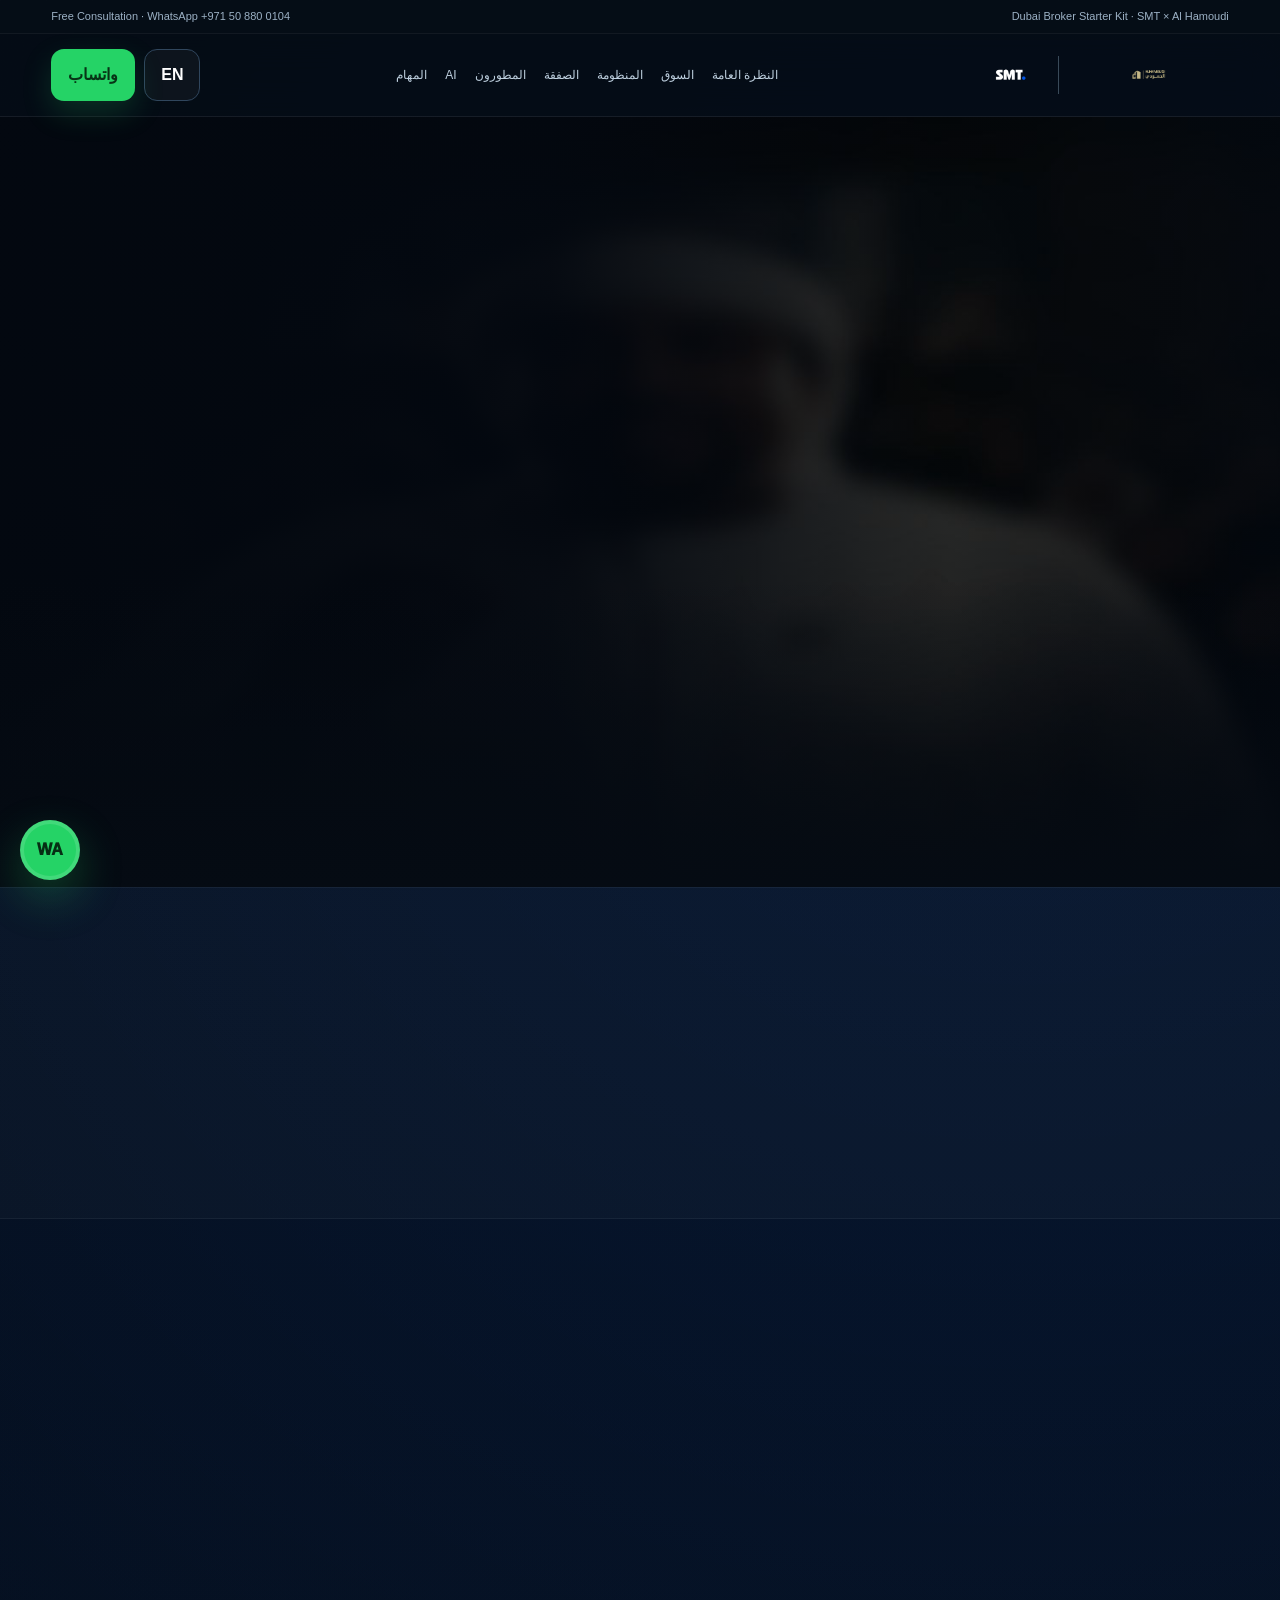
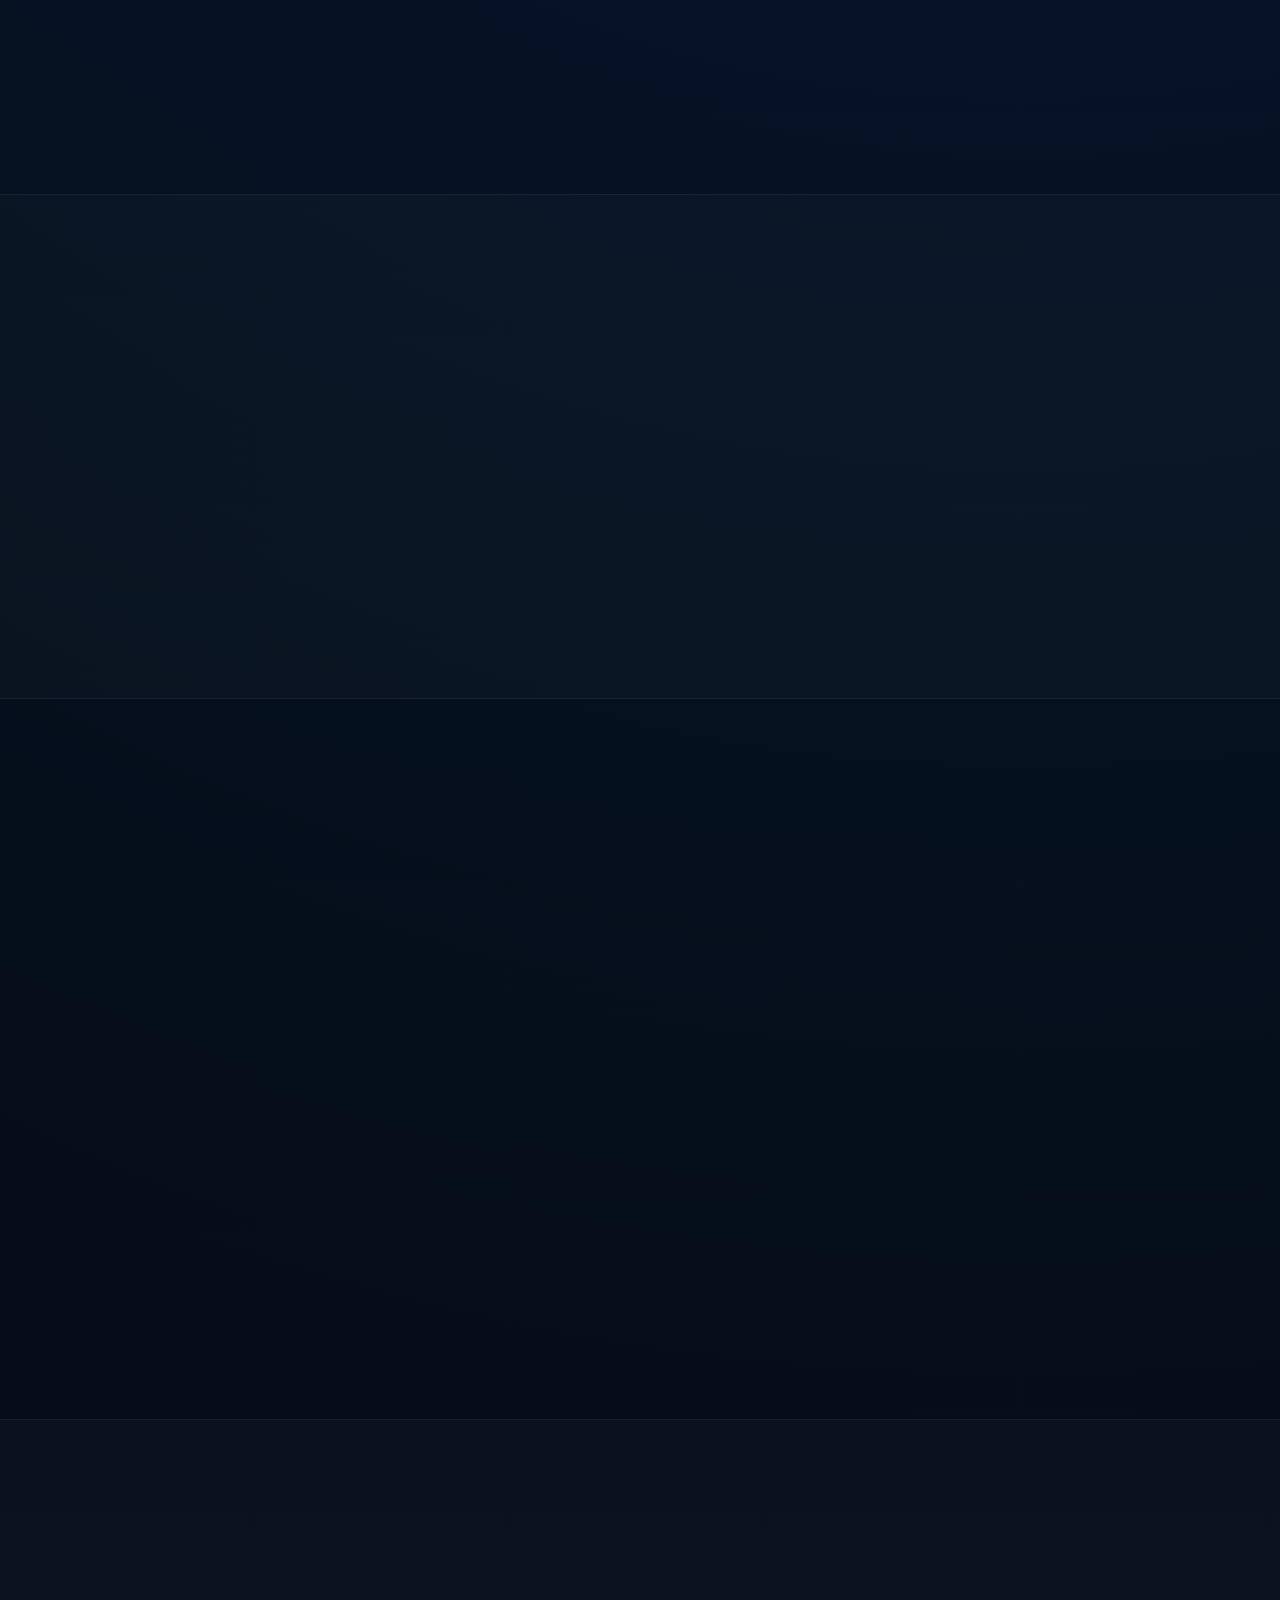
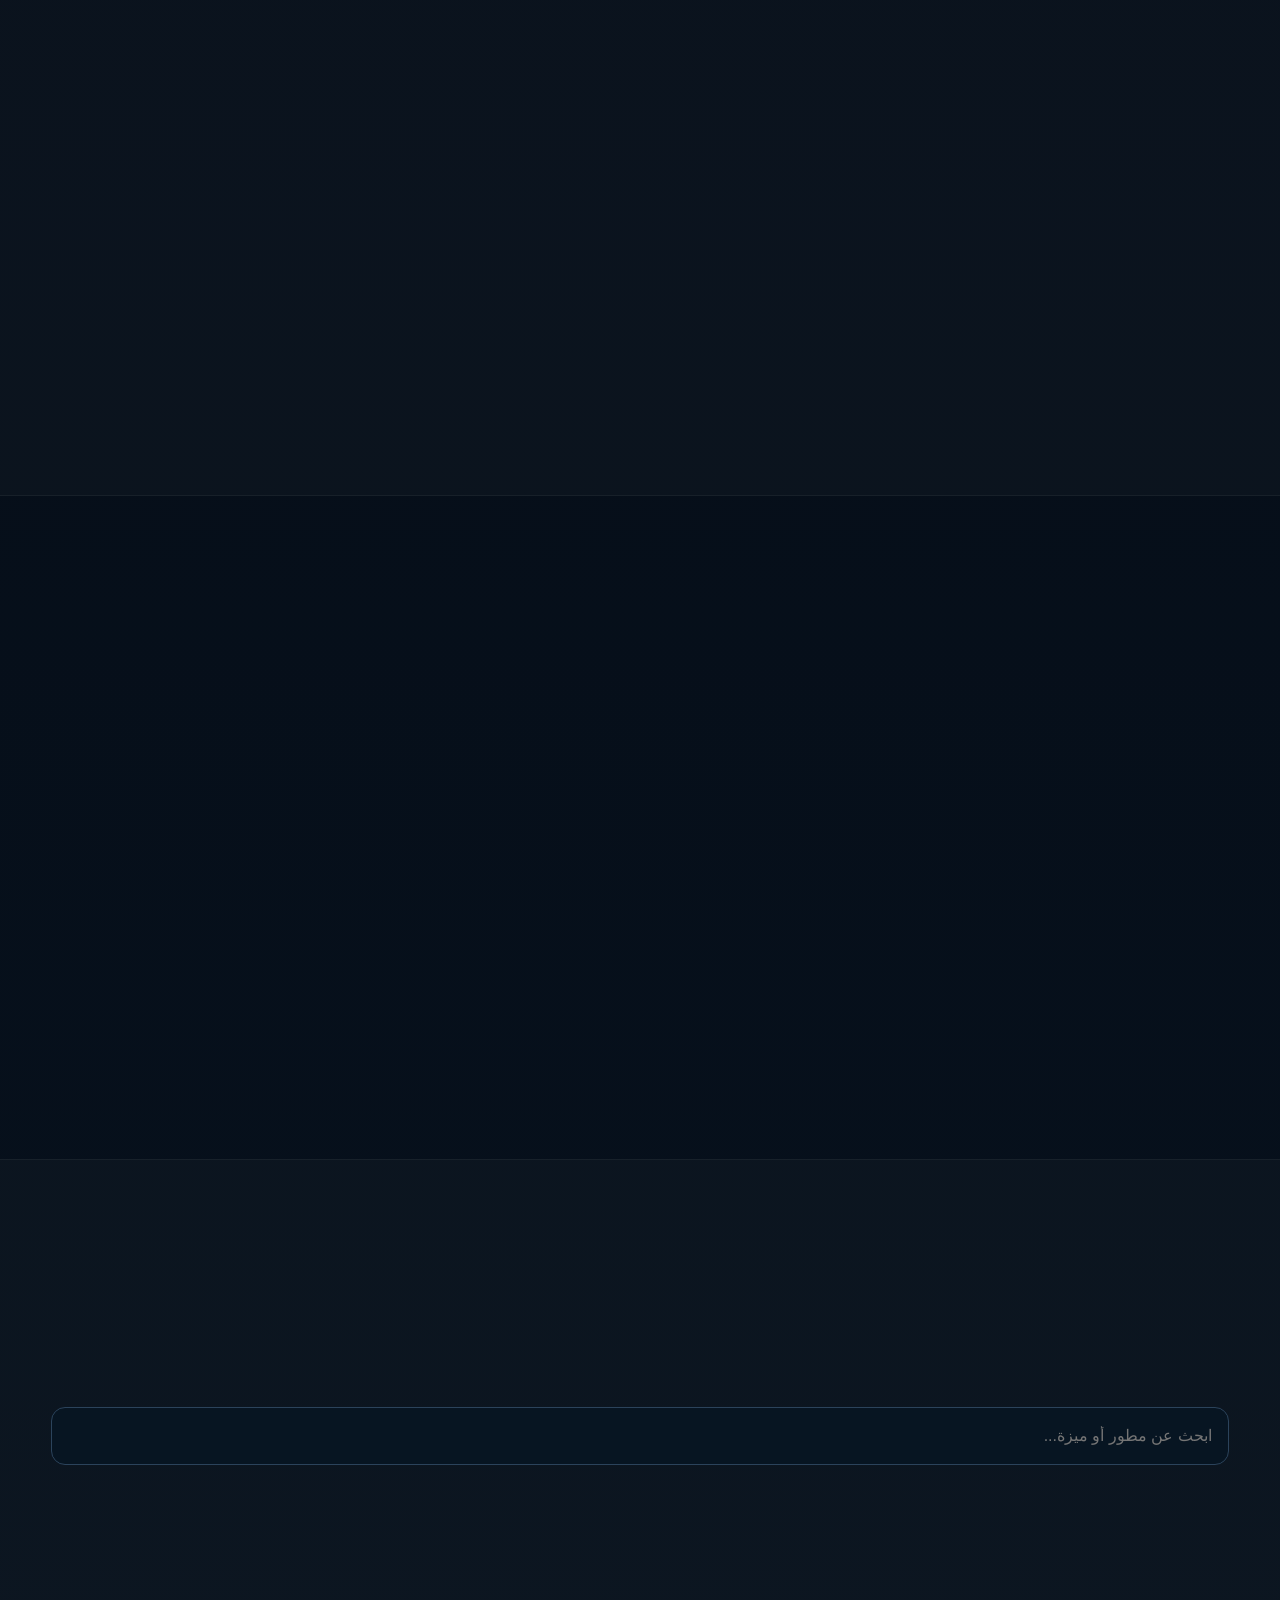
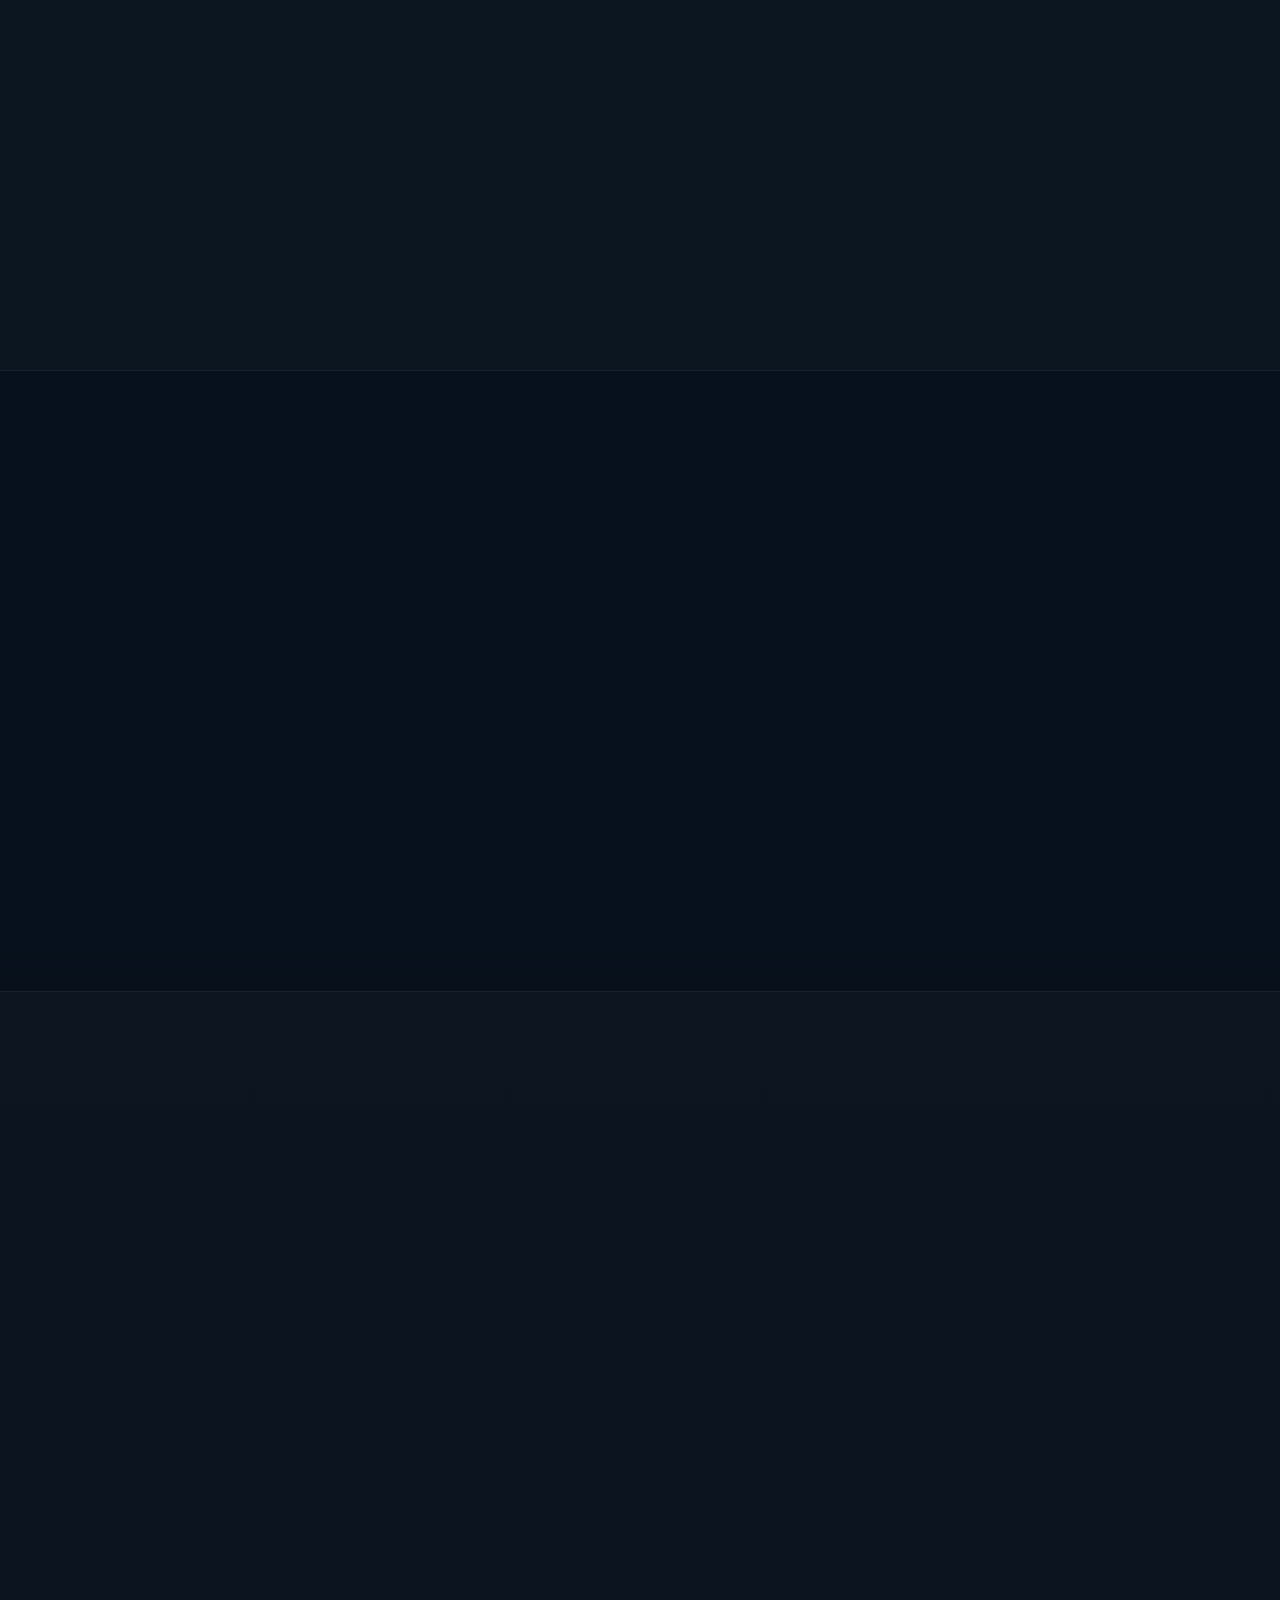
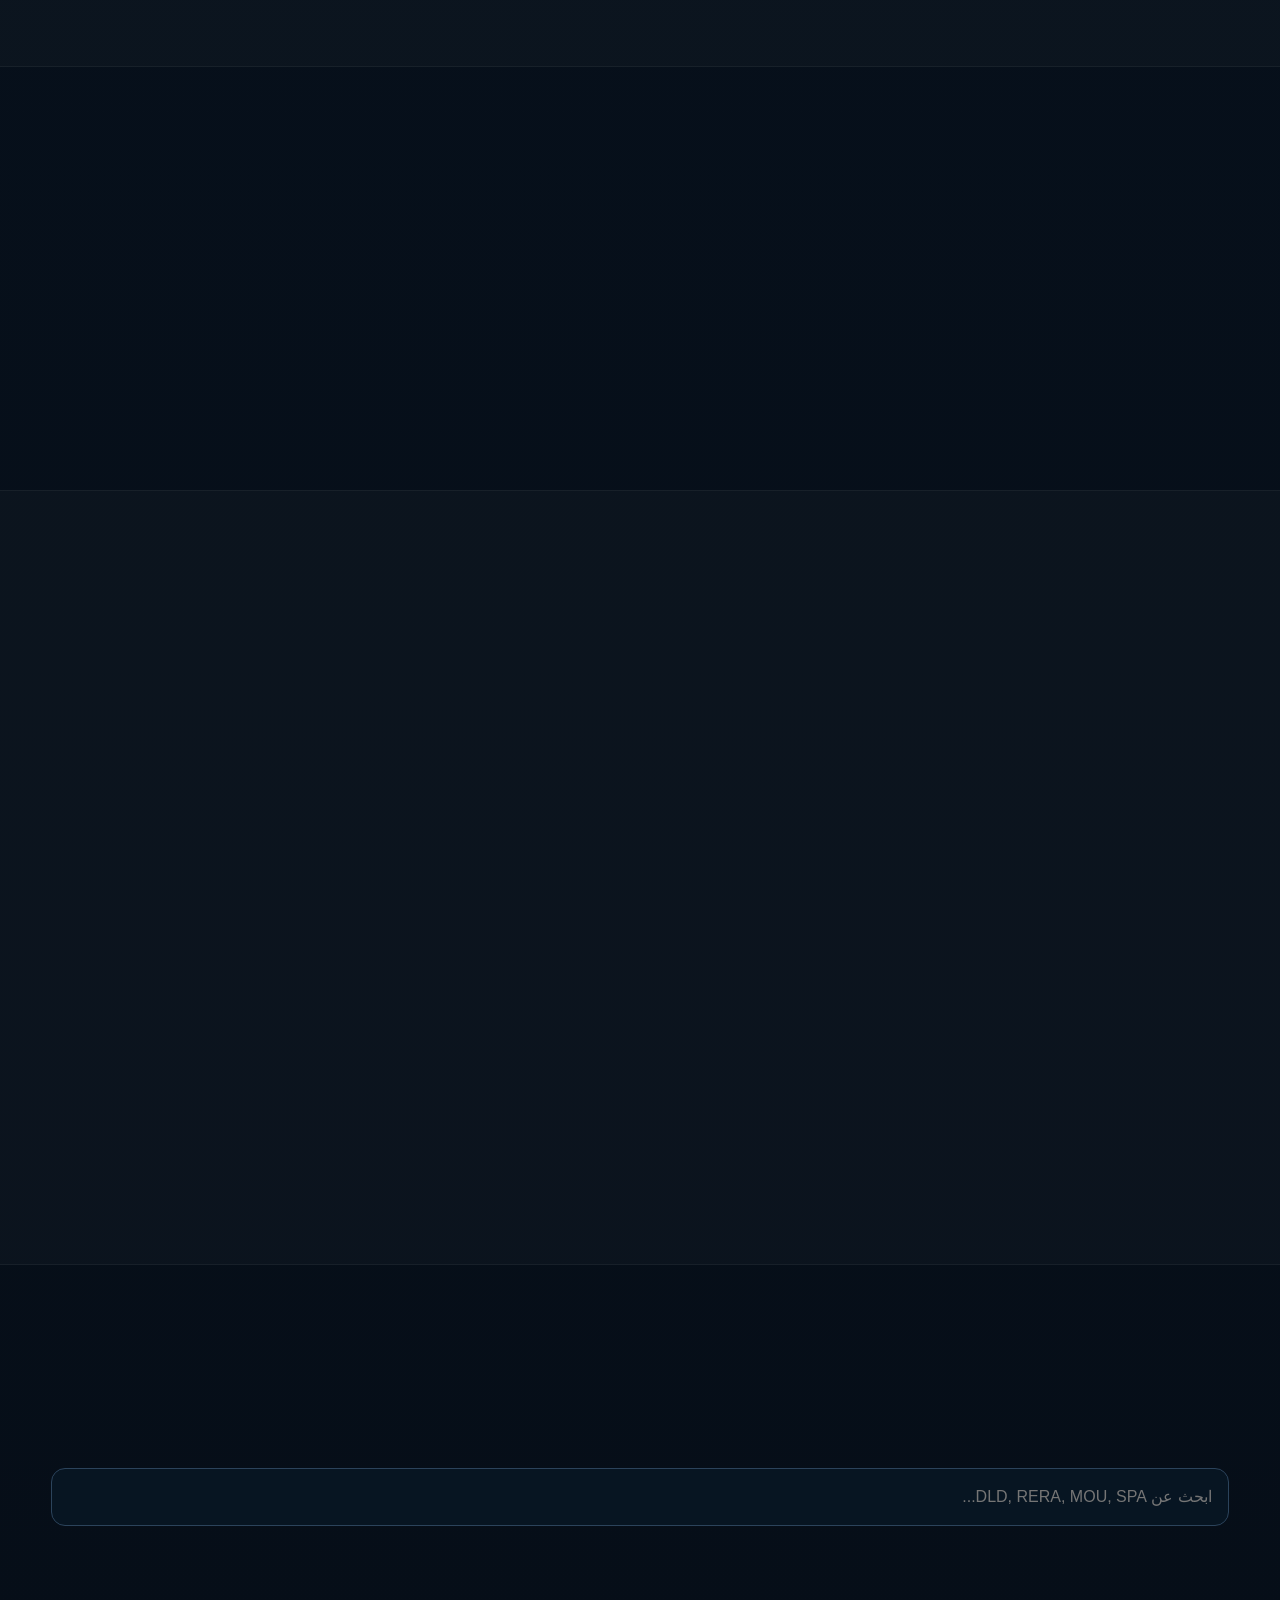
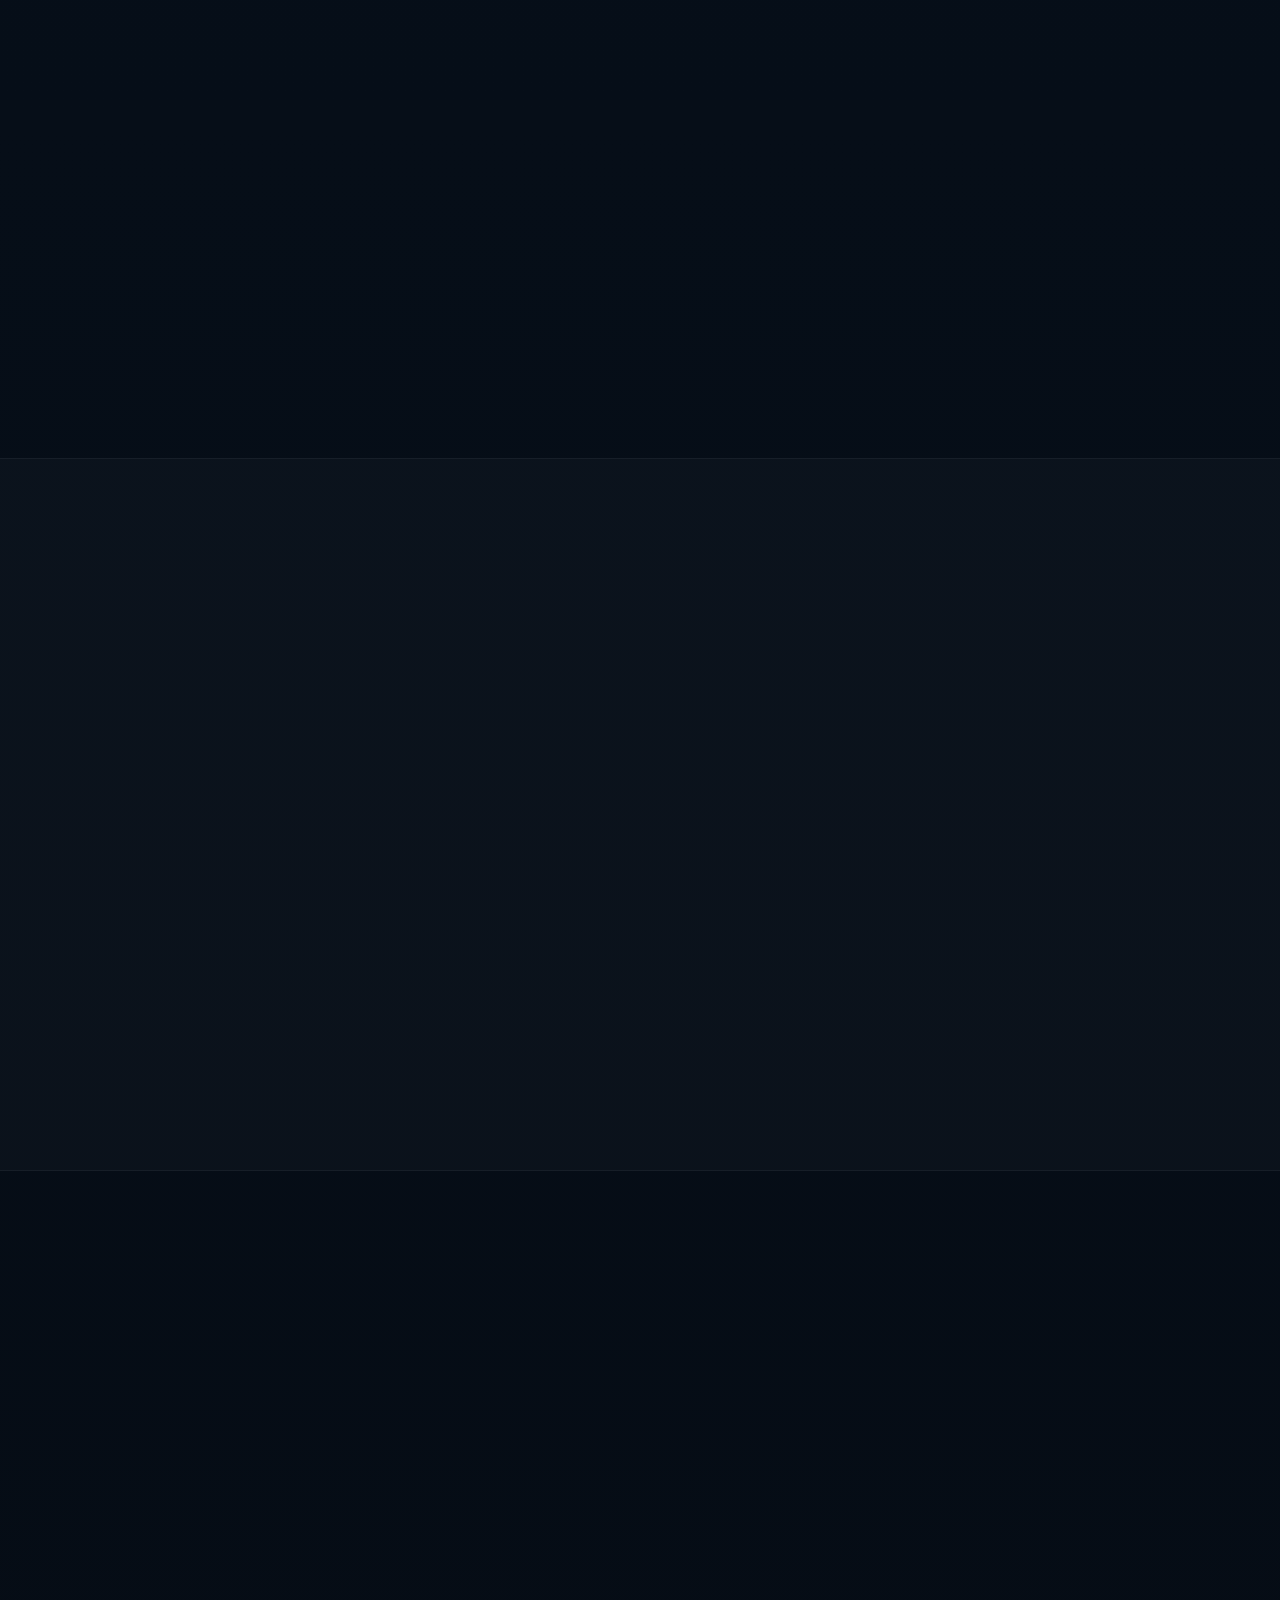
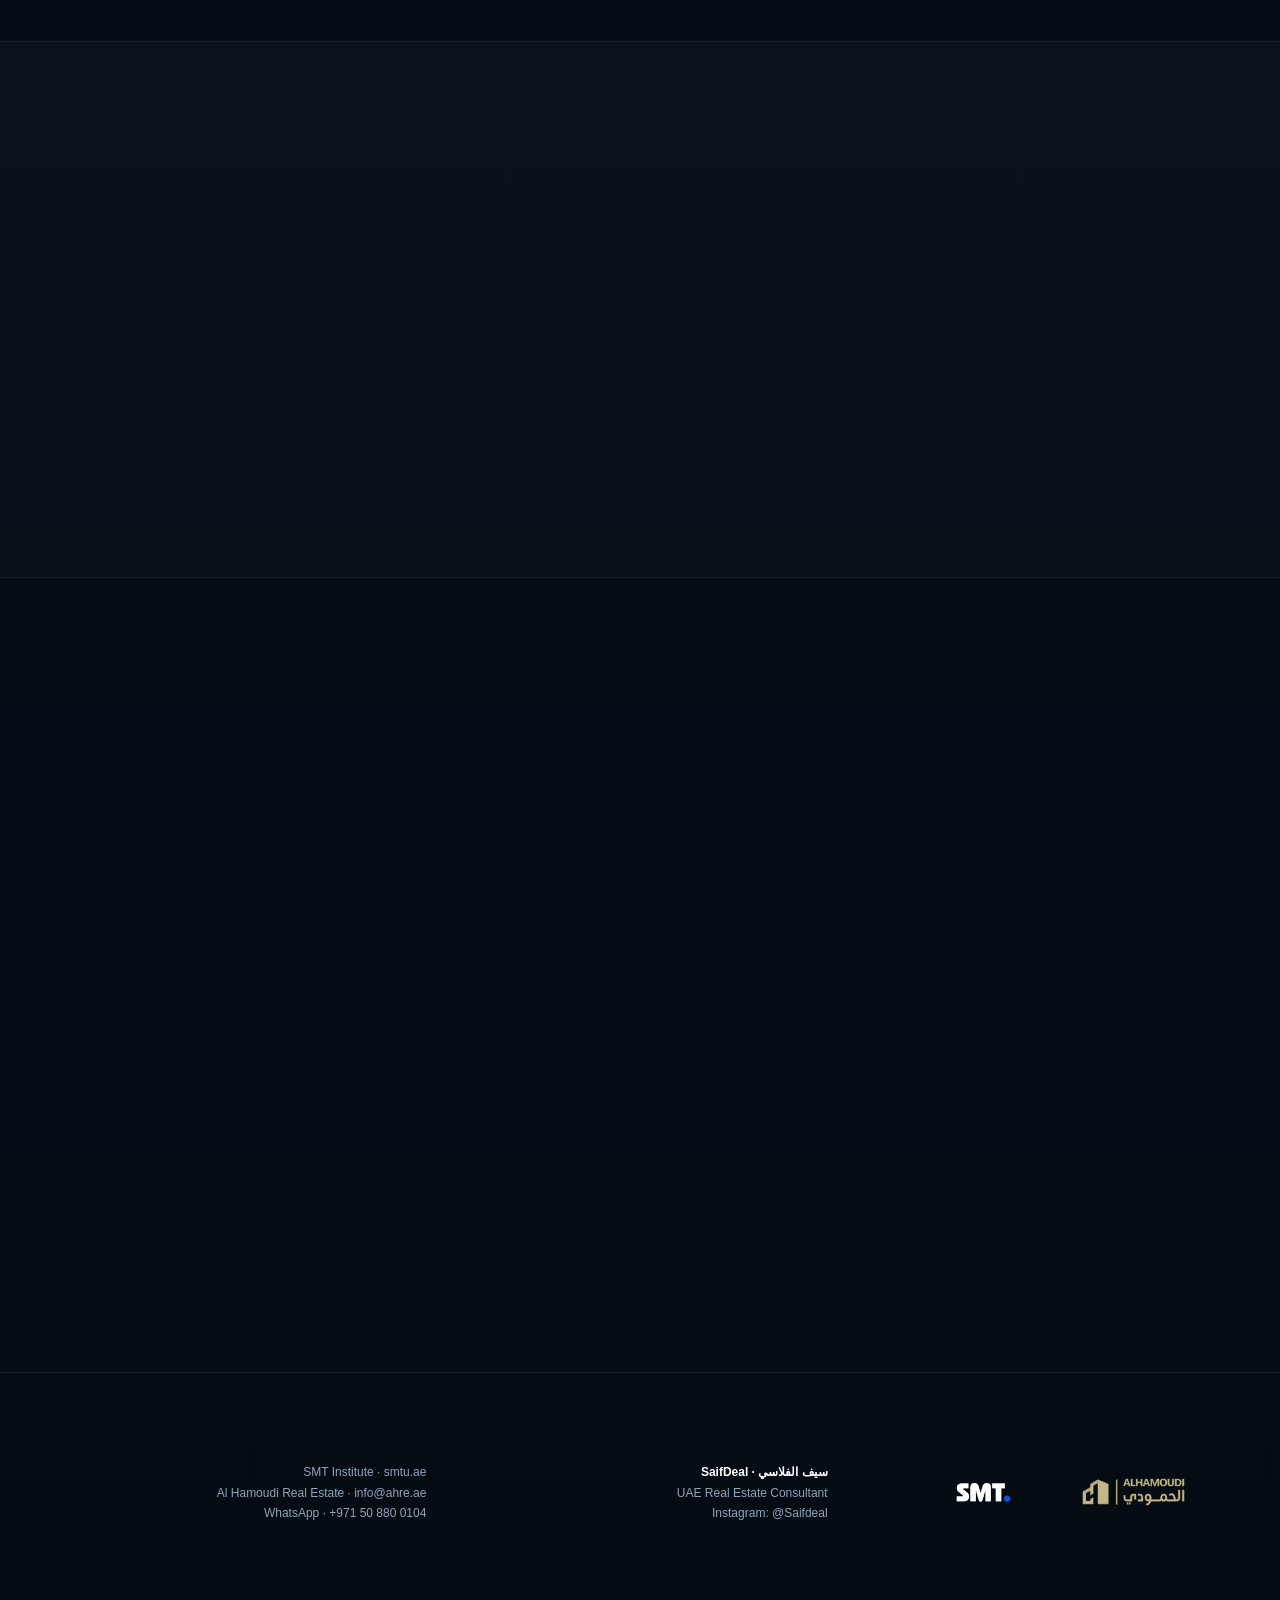
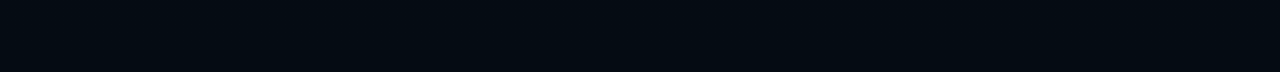
==== commit 6b8ce316: "Add files via upload" ====
--- a/index.html
+++ b/index.html
@@ -1 +1,481 @@
-<!doctype html><html lang="ar" dir="rtl"><head><meta charset="utf-8"><meta name="viewport" content="width=device-width,initial-scale=1"><meta name="description" content="دليل تفاعلي شامل لوسطاء ومستثمري العقارات في دبي من SMT Institute وAl Hamoudi Real Estate مع سيف الفلاسي."><meta name="theme-color" content="#050b13"><link rel="icon" href="ahre-gold.png"><link rel="alternate" hreflang="ar" href="index.html"><link rel="alternate" hreflang="en" href="en.html"><link rel="stylesheet" href="site-v2.css"><title>دليل وسيط العقارات في دبي | سيف الفلاسي</title></head><body><div class="topbar"><div class="container"><span>Dubai Broker Starter Kit · SMT × Al Hamoudi</span><span>Free Consultation · WhatsApp +971 50 880 0104</span></div></div><header><div class="container nav"><a class="logos" href="#top"><img class="ahre" src="ahre-gold.png" alt="Al Hamoudi Real Estate"><span class="divider"></span><img class="smt" src="smt-white.png" alt="SMT Institute"></a><nav class="navlinks"><a href="#overview">النظرة العامة</a><a href="#market">السوق</a><a href="#ecosystem">المنظومة</a><a href="#process">الصفقة</a><a href="#developers">المطورون</a><a href="#tools">AI</a><a href="#checklist">المهام</a></nav><div class="actions"><a class="btn btn-glass" href="en.html">EN</a><a class="btn btn-wa" href="https://wa.me/971508800104?text=مرحبا%20سيف%20أريد%20استشارة%20عقارية%20مجانية" target="_blank">واتساب</a></div></div></header><main id="top"><section class="hero"><div class="container hero-grid"><div><span class="eyebrow">دليل تفاعلي للوسطاء والمستثمرين في دبي</span><h1>دليل وسيط العقارات<br><span class="gradient">في دبي</span></h1><p>منصة عملية تجمع بيانات السوق، DLD وRERA، المصطلحات، خطوات الإغلاق، أخطاء الوسطاء، المطورين، المناطق الواعدة، أدوات الذكاء الاصطناعي والحاسبات — مع استشارة مباشرة من سيف الفلاسي.</p><div class="hero-actions"><a class="btn btn-blue" href="#overview">ابدأ الآن</a><a class="btn btn-wa" href="#consult">Free Consultation</a><a class="btn btn-glass" href="https://www.instagram.com/saifdeal/" target="_blank">@Saifdeal</a></div><div class="trust"><div><strong>AED 917B+</strong><span>قيمة معاملات 2025</span></div><div><strong>270K+</strong><span>معاملة عقارية</span></div><div><strong>2 Lang</strong><span>Arabic / English</span></div></div></div><div class="portrait"><div class="portrait-photo"></div><div class="portrait-note"><div><strong>سيف الفلاسي</strong><small>UAE Real Estate Consultant · SaifDeal</small></div><a class="btn btn-blue" href="#consult">استشارة</a></div></div></div></section><section class="section alt"><div class="container"><div class="brandband"><img class="ahre" src="ahre-gold.png"><b>×</b><img class="smt" src="smt-white.png"></div></div></section><section class="section" id="overview"><div class="container"><div class="head"><span class="kicker">OVERVIEW</span><h2>كل ما يحتاجه الوسيط الجديد في مكان واحد</h2><p>أرقام السوق، الجهات التنظيمية، مسار الإغلاق، المطورون، المناطق، الأدوات والحاسبات في تجربة واحدة.</p></div><div class="grid5"><div class="card"><h3>بيانات السوق</h3><p>لقطة رقمية سريعة تساعدك تتحدث بثقة.</p></div><div class="card"><h3>DLD & RERA</h3><p>فهم الجهات والمنصات والمصطلحات التنظيمية.</p></div><div class="card"><h3>خطوات الصفقة</h3><p>من Lead إلى Transfer ثم المتابعة.</p></div><div class="card"><h3>حاسبة الصفقة</h3><p>تقدير DLD والدفعة والسيولة الأولية.</p></div><div class="card"><h3>AI Broker Stack</h3><p>أدوات للبحث والتحليل والتصميم والمتابعة.</p></div></div></div></section><section class="section alt" id="market"><div class="container twocol"><div class="head"><span class="kicker">MARKET DATA</span><h2>لقطة دبي العقارية بأرقام بسيطة</h2><p>استخدم الأرقام للتثقيف وليس للمبالغة، وحدّثها قبل أي استخدام تجاري.</p></div><div class="stats"><div class="stat"><strong>AED 917B+</strong><span>قيمة معاملات 2025 حسب الدليل</span></div><div class="stat"><strong>270K+</strong><span>معاملة عقارية</span></div><div class="stat"><strong>2025</strong><span>السنة المرجعية الرئيسية</span></div><div class="stat"><strong>Update</strong><span>تحقق من أحدث البيانات الرسمية</span></div></div></div></section><section class="section" id="ecosystem"><div class="container"><div class="head"><span class="kicker">ECOSYSTEM</span><h2>من هو المسؤول عن ماذا؟</h2></div><div class="grid3"><div class="card"><h3>DLD</h3><p>دائرة الأراضي والأملاك في دبي والجهة الحكومية الرئيسية للقطاع.</p></div><div class="card"><h3>RERA</h3><p>الجهة التنظيمية المرتبطة بتنظيم نشاط الوسطاء والمطورين.</p></div><div class="card"><h3>Trakheesi</h3><p>منصة مرتبطة بتصاريح الإعلانات والأنشطة العقارية.</p></div><div class="card"><h3>Oqood</h3><p>منظومة مرتبطة بتسجيل بعض عقود المشاريع قيد الإنشاء.</p></div><div class="card"><h3>Ejari</h3><p>منظومة تسجيل عقود الإيجار في دبي.</p></div><div class="card"><h3>NOC</h3><p>شهادة عدم ممانعة قد تُطلب ضمن بعض إجراءات التحويل.</p></div></div></div></section><section class="section alt" id="process"><div class="container"><div class="head"><span class="kicker">FROM LEAD TO COMMISSION</span><h2>طريقة إغلاق الصفقة بدون تعقيد</h2></div><div class="grid4"><div class="card"><div class="num">01</div><h3>تأهيل العميل</h3><p>حدد الهدف والميزانية والسيولة والتمويل.</p></div><div class="card"><div class="num">02</div><h3>قائمة مختصرة</h3><p>قارن 3–5 خيارات على معايير واضحة.</p></div><div class="card"><div class="num">03</div><h3>العرض أو المعاينة</h3><p>ركز على احتياج العميل وليس كثرة المعلومات.</p></div><div class="card"><div class="num">04</div><h3>الحجز والعرض</h3><p>راجع السعر والشروط وصلاحية العرض.</p></div><div class="card"><div class="num">05</div><h3>MOU / SPA</h3><p>راجع البنود والالتزامات بحسب نوع الصفقة.</p></div><div class="card"><div class="num">06</div><h3>NOC / Finance</h3><p>جهز الموافقات والتمويل والوثائق.</p></div><div class="card"><div class="num">07</div><h3>التحويل</h3><p>تأكد من الرسوم ومتطلبات جهة التسجيل.</p></div><div class="card"><div class="num">08</div><h3>العمولة والمتابعة</h3><p>وثق العمولة وتابع العميل بعد الإغلاق.</p></div></div></div></section><section class="section" id="calculator"><div class="container calc"><div class="head"><span class="kicker">CALCULATOR</span><h2>احسب تكلفة صفقة بيع في دبي</h2><p>حاسبة تعليمية للتخطيط الأولي. تحقق من الرسوم الفعلية قبل الدفع.</p></div><div class="card"><div class="fields"><div class="field full"><label>سعر العقار AED</label><input id="price" type="number" value="1500000"></div><div class="field"><label>الدفعة الأولى %</label><input id="dp" type="number" value="20"></div><div class="field"><label>DLD %</label><input id="dld" type="number" value="4"></div><div class="field full"><label>رسوم إضافية تقديرية AED</label><input id="extra" type="number" value="5000"></div></div><div class="results"><div class="result"><span>الدفعة الأولى</span><strong id="rDp">—</strong></div><div class="result"><span>DLD</span><strong id="rDld">—</strong></div><div class="result"><span>1% من السعر</span><strong id="rOne">—</strong></div><div class="result"><span>السيولة الأولية التقديرية</span><strong id="rTotal">—</strong></div></div></div></div></section><section class="section alt" id="developers"><div class="container"><div class="head"><span class="kicker">DEVELOPERS</span><h2>كيف تفهم كل مطور بسرعة؟</h2><p>افهم USP ونوع العميل وخطة الدفع ونقطة الحذر بدل حفظ الأسماء فقط.</p></div><input class="search" id="devSearch" placeholder="ابحث عن مطور أو ميزة..."><div class="grid4" id="devGrid"><div class="card dev" data-k="Emaar community brand"><h3>Emaar</h3><p>مجتمعات رئيسية وعلامة قوية؛ قارن السعر وخطة الدفع.</p></div><div class="card dev" data-k="Aldar abu dhabi dubai"><h3>Aldar</h3><p>حضور قوي في أبوظبي ومشاريع مختارة في دبي.</p></div><div class="card dev" data-k="Sobha quality"><h3>Sobha</h3><p>تموضع حول الجودة والمجتمعات المتكاملة.</p></div><div class="card dev" data-k="Ellington design"><h3>Ellington</h3><p>تركيز على التصميم والتشطيب.</p></div><div class="card dev" data-k="Danube payment"><h3>Danube</h3><p>خطط دفع مرنة في مشاريع مختارة.</p></div><div class="card dev" data-k="Binghatti branded"><h3>Binghatti</h3><p>منتج بصري مميز ومشاريع متعددة.</p></div><div class="card dev" data-k="Azizi locations"><h3>Azizi</h3><p>تنوع كبير بالمواقع والمشاريع.</p></div><div class="card dev" data-k="Dubai Properties communities"><h3>Dubai Properties</h3><p>مشاريع في مناطق ومجتمعات متعددة.</p></div></div></div></section><section class="section" id="gems"><div class="container twocol"><div class="map"><span class="pin p1">Dubai South</span><span class="pin p2">Al Jaddaf</span><span class="pin p3">Dubai Islands</span><span class="pin p4">Expo City</span></div><div><div class="head"><span class="kicker">HIDDEN GEMS</span><h2>مناطق واعدة لا تبيعها كضمان</h2><p>المنطقة الواعدة تعني محركات نمو وليست وعد ربح مؤكد.</p></div><div class="faq"><details open><summary>Dubai South</summary><p>حلل البنية التحتية والوظائف والعرض المستقبلي وسهولة الوصول.</p></details><details><summary>Al Jaddaf</summary><p>قارن القرب من وسط دبي والمعروض الجديد ونوعية المنتج.</p></details><details><summary>Dubai Islands</summary><p>راقب البنية التحتية وحجم المعروض والمنتج الساحلي.</p></details><details><summary>Expo City</summary><p>راقب محركات الأعمال والمجتمع وخطط النقل.</p></details></div></div></div></section><section class="section alt" id="tools"><div class="container"><div class="head"><span class="kicker">AI BROKER STACK</span><h2>أدوات تساعد الوسيط يشتغل أسرع وأذكى</h2></div><div class="grid3"><div class="card"><h3>Research AI</h3><p>تلخيص المشاريع ومقارنة الشروط وتجهيز أسئلة التحقق.</p></div><div class="card"><h3>Market Analysis</h3><p>تنظيم الأسعار والمساحات وخطط الدفع.</p></div><div class="card"><h3>Inventory</h3><p>إدارة العقارات والأراضي وGFA والأسعار.</p></div><div class="card"><h3>Content</h3><p>سكريبتات Reels وعروض وكتيبات وFAQ.</p></div><div class="card"><h3>CRM Follow-up</h3><p>قوائم متابعة للـLeads وجدولة الخطوات.</p></div><div class="card"><h3>Calculators</h3><p>دفعات وDLD وعمولة وسيولة وعائد تقديري.</p></div></div></div></section><section class="section" id="checklist"><div class="container twocol"><div class="head"><span class="kicker">30-DAY PLAN</span><h2>قائمة مهام أول 30 يوم</h2><p>يتم حفظ تقدمك على نفس المتصفح.</p><div class="progress"><span id="progressBar"></span></div><strong id="progressText">0%</strong></div><div class="checks"><label class="check"><input type="checkbox" data-save="c0"><span><b>احفظ المصطلحات الأساسية</b><small>DLD، RERA، MOU، SPA، NOC، Ejari.</small></span></label><label class="check"><input type="checkbox" data-save="c1"><span><b>اختر 3 مناطق تتخصص فيها</b><small>اعرف الأسعار والمنتج والمشتري المناسب.</small></span></label><label class="check"><input type="checkbox" data-save="c2"><span><b>تعرف على 10 مطورين</b><small>USP والخطط ونقاط القوة والحذر.</small></span></label><label class="check"><input type="checkbox" data-save="c3"><span><b>جهز Script التأهيل</b><small>الهدف والميزانية والسيولة والزمن والتمويل.</small></span></label><label class="check"><input type="checkbox" data-save="c4"><span><b>تدرب على العرض</b><small>قارن الخيارات بدل وصفها فقط.</small></span></label><label class="check"><input type="checkbox" data-save="c5"><span><b>أنشئ نظام Follow-up</b><small>كل Lead له خطوة وموعد متابعة واضح.</small></span></label></div></div></section><section class="section alt"><div class="container twocol"><div class="head"><span class="kicker">QUICK QUIZ</span><h2>هل أنت جاهز لأول صفقة؟</h2><p>جاوب وتعلم من النتيجة مباشرة.</p></div><div class="card"><h3 id="quizQ"></h3><div class="answers" id="quizAnswers"></div><p id="quizFeedback"></p></div></div></section><section class="section" id="consult"><div class="container consult"><div class="consult-copy"><span class="kicker">FREE CONSULTATION</span><h2>أرسل احتياجك لسيف الفلاسي</h2><p>املأ البيانات وسيتم تجهيز رسالة واتساب تلقائياً.</p><div class="fields"><div class="field"><label>الهدف</label><select id="goal"><option>استثمار</option><option>سكن شخصي</option><option>دخل إيجاري</option></select></div><div class="field"><label>الميزانية AED</label><input id="budget" type="number"></div><div class="field"><label>السيولة الحالية AED</label><input id="cash" type="number"></div><div class="field"><label>المنطقة المفضلة</label><input id="area" placeholder="Dubai / Flexible"></div><div class="field full"><label>ملاحظات</label><textarea id="notes" rows="3"></textarea></div></div><div class="hero-actions"><button class="btn btn-wa" id="consultBtn">ابدأ الاستشارة المجانية</button><a class="btn btn-glass" href="https://www.instagram.com/saifdeal/" target="_blank">Instagram · @Saifdeal</a></div></div><div class="consult-img"></div></div></section></main><footer class="foot"><div class="container footgrid"><div class="footlogos"><img class="ahre" src="ahre-gold.png"><img class="smt" src="smt-white.png"></div><div><b style="color:#fff">سيف الفلاسي · SaifDeal</b><br>UAE Real Estate Consultant<br>Instagram: @Saifdeal</div><div>SMT Institute · smtu.ae<br>Al Hamoudi Real Estate · info@ahre.ae<br>WhatsApp · +971 50 880 0104</div></div></footer><a class="wa-float" href="https://wa.me/971508800104?text=مرحبا%20سيف%20أريد%20استشارة%20عقارية%20مجانية" target="_blank">WA</a><script src="site-v2.js"></script></body></html>+<!doctype html>
+<html lang="ar" dir="rtl">
+<head>
+<meta charset="utf-8">
+<meta name="viewport" content="width=device-width,initial-scale=1,viewport-fit=cover">
+<meta name="description" content="دليل وسيط العقارات في دبي — منصة تفاعلية من SMT Institute وAl Hamoudi Real Estate مع المستشار العقاري سيف الفلاسي.">
+<meta name="theme-color" content="#050b13">
+<meta property="og:title" content="Dubai Broker Starter Kit | Saif Alfalasi">
+<meta property="og:description" content="دليل شامل للوسيط العقاري في دبي: السوق، DLD/RERA، الإغلاق، الحاسبة، المطورون، AI، وقائمة التنفيذ.">
+<link rel="icon" type="image/png" href="[data-uri]">
+<link rel="apple-touch-icon" href="[data-uri]">
+
+<link rel="alternate" hreflang="ar" href="./index.html">
+<link rel="alternate" hreflang="en" href="./en.html">
+<link rel="alternate" hreflang="x-default" href="./index.html">
+<title>Dubai Broker Starter Kit | سيف الفلاسي</title>
+<style>
+:root{
+ --bg:#050b13;--bg2:#08121f;--panel:#0c1928;--panel2:#102238;--line:#243a51;
+ --text:#f6f8fb;--muted:#9aadc1;--blue:#176cff;--cyan:#52d6ff;--gold:#d6be73;
+ --green:#25d366;--orange:#ff8c2d;--shadow:0 26px 80px rgba(0,0,0,.34);
+ --r:24px;--max:1240px;
+}
+*{box-sizing:border-box}html{scroll-behavior:smooth}
+body{margin:0;font-family:Inter,Arial,Tahoma,sans-serif;color:var(--text);background:
+radial-gradient(circle at 80% 4%,rgba(23,108,255,.14),transparent 24%),
+linear-gradient(180deg,#030810,#07111d 44%,#050b13);line-height:1.72;overflow-x:hidden}
+body:before{content:"";position:fixed;inset:0;pointer-events:none;opacity:.25;background-image:
+linear-gradient(rgba(255,255,255,.017) 1px,transparent 1px),linear-gradient(90deg,rgba(255,255,255,.017) 1px,transparent 1px);
+background-size:46px 46px;mask-image:linear-gradient(#000,transparent 80%)}
+a{color:inherit;text-decoration:none}button,input,select,textarea{font:inherit}img{display:block;max-width:100%}
+.container{width:min(var(--max),92%);margin:auto}
+.topline{border-bottom:1px solid rgba(255,255,255,.05);background:#050d16;color:#9cb1c5;font-size:11px}
+.topline .container{display:flex;justify-content:space-between;gap:20px;padding:7px 0}
+header{position:sticky;top:0;z-index:70;background:rgba(5,11,19,.82);backdrop-filter:blur(18px);border-bottom:1px solid rgba(255,255,255,.07)}
+.nav{min-height:82px;display:grid;grid-template-columns:auto 1fr auto;align-items:center;gap:26px}
+.brandlock{display:flex;align-items:center;gap:12px}
+.brandlock .ahre{width:158px;height:54px;object-fit:contain}
+.brandlock .divider{width:1px;height:38px;background:#394a59}
+.brandlock .smt{width:72px;height:46px;object-fit:contain}
+.navlinks{display:flex;justify-content:center;align-items:center;gap:18px}
+.navlinks a{font-size:12px;color:#bed0df;transition:.2s}.navlinks a:hover{color:#fff}
+.navact{display:flex;gap:9px;align-items:center}
+.btn{display:inline-flex;align-items:center;justify-content:center;gap:8px;padding:11px 16px;border-radius:13px;border:1px solid transparent;font-weight:900;cursor:pointer;transition:.2s}
+.btn:hover{transform:translateY(-2px)}.btn-blue{background:linear-gradient(135deg,#176cff,#179de6);color:#fff;box-shadow:0 12px 32px rgba(23,108,255,.24)}
+.btn-wa{background:var(--green);color:#073416;box-shadow:0 12px 30px rgba(37,211,102,.18)}.btn-glass{background:rgba(255,255,255,.035);border-color:#30465d;color:#fff}
+.hero{position:relative;min-height:770px;display:flex;align-items:center;padding:68px 0 52px;overflow:hidden}
+.hero-bg{position:absolute;inset:0;background:linear-gradient(90deg,rgba(3,8,16,.99),rgba(3,8,16,.92) 43%,rgba(3,8,16,.35) 74%,rgba(3,8,16,.72)),
+url('[data-uri]') center/cover no-repeat}
+.hero-bg:after{content:"";position:absolute;inset:0;background:linear-gradient(180deg,transparent 60%,#050b13)}
+.hero .container{position:relative;z-index:2}
+.hero-grid{display:grid;grid-template-columns:1.02fr .98fr;gap:52px;align-items:center}
+.eyebrow{display:inline-flex;align-items:center;gap:8px;border:1px solid rgba(82,214,255,.25);background:rgba(82,214,255,.06);padding:7px 12px;border-radius:999px;color:var(--cyan);font-size:12px;font-weight:900}
+.eyebrow i{width:7px;height:7px;border-radius:50%;background:var(--gold);box-shadow:0 0 16px var(--gold)}
+h1{font-size:clamp(45px,5.9vw,80px);line-height:1.04;letter-spacing:-2.3px;margin:18px 0}
+.gradient{background:linear-gradient(90deg,#fff,#7ce5ff,#2aa8ff);-webkit-background-clip:text;color:transparent}
+.hero p{max-width:720px;font-size:18px;color:#c3d1df}
+.hero-actions{display:flex;gap:10px;flex-wrap:wrap;margin:25px 0}
+.trust{display:grid;grid-template-columns:repeat(3,1fr);gap:10px;margin-top:22px}
+.trust div{padding:14px;border-radius:16px;border:1px solid rgba(255,255,255,.10);background:rgba(5,11,19,.58);backdrop-filter:blur(10px)}
+.trust strong{display:block;font-size:20px}.trust span{font-size:11px;color:#90a6bc}
+.portraitwrap{position:relative}
+.portrait{aspect-ratio:1/1;border-radius:30px;overflow:hidden;border:1px solid rgba(255,255,255,.13);box-shadow:var(--shadow);background:#0b1725}
+.portrait img{width:100%;height:100%;object-fit:cover}
+.partnerplate{position:absolute;bottom:18px;right:18px;left:18px;display:grid;grid-template-columns:1fr auto;gap:16px;align-items:center;padding:14px 16px;border-radius:18px;background:rgba(3,9,16,.82);backdrop-filter:blur(16px);border:1px solid rgba(255,255,255,.12)}
+.partnerplate strong{display:block}.partnerplate small{display:block;color:#99afc4}
+.section{padding:80px 0}.section.alt{background:rgba(255,255,255,.018);border-top:1px solid rgba(255,255,255,.05);border-bottom:1px solid rgba(255,255,255,.05)}
+.head{max-width:800px;margin-bottom:30px}.kicker{font-size:11px;color:var(--cyan);font-weight:1000;letter-spacing:.9px;text-transform:uppercase}
+h2{font-size:clamp(33px,4vw,52px);line-height:1.15;margin:7px 0 11px}.head p{color:var(--muted);font-size:16px}
+.card{background:linear-gradient(180deg,rgba(16,34,56,.95),rgba(8,22,37,.96));border:1px solid var(--line);border-radius:var(--r);padding:23px;box-shadow:0 16px 48px rgba(0,0,0,.14)}
+.card p{color:var(--muted);font-size:14px}
+.icon{width:46px;height:46px;border-radius:14px;display:grid;place-items:center;color:var(--cyan);background:rgba(23,108,255,.11);border:1px solid rgba(82,214,255,.16)}
+.icon svg{width:24px;height:24px}
+.summarygrid{display:grid;grid-template-columns:repeat(5,1fr);gap:12px}
+.summarygrid .card h3{font-size:17px;margin:13px 0 5px}.summarygrid .card p{margin:0}
+.brandbanner{display:grid;grid-template-columns:1fr auto 1fr;align-items:center;gap:30px;padding:24px 30px;border-radius:26px;border:1px solid #3a4650;background:linear-gradient(135deg,rgba(214,190,115,.08),rgba(23,108,255,.06))}
+.brandbanner img{margin:auto;object-fit:contain}.brandbanner .ahrebig{width:285px;max-height:120px}.brandbanner .smtbig{width:145px;max-height:110px}.brandbanner .x{font-size:28px;color:#566b7f;font-weight:300}
+.twocol{display:grid;grid-template-columns:1fr 1fr;gap:22px}
+.stats{display:grid;grid-template-columns:repeat(2,1fr);gap:11px}.stat{padding:18px;border-radius:16px;background:#081827;border:1px solid #213950}
+.stat strong{display:block;font-size:27px}.stat span{font-size:11px;color:#94aabd}
+.note{font-size:12px;color:#8299af;margin-top:12px}
+.ecogrid{display:grid;grid-template-columns:repeat(3,1fr);gap:12px}
+.eco strong{font-size:18px}.eco span{display:inline-block;margin-top:8px;padding:4px 9px;border-radius:999px;background:#0a2034;color:#83dbff;font-size:10px;border:1px solid #234965}
+.process{display:grid;grid-template-columns:repeat(4,1fr);gap:12px;counter-reset:step}
+.step{position:relative;min-height:190px}.step:before{counter-increment:step;content:"0" counter(step);display:block;color:var(--cyan);font-size:12px;font-weight:1000;margin-bottom:10px}
+.step h3{font-size:19px;margin:0 0 5px}.step p{margin:0}
+.calcgrid{display:grid;grid-template-columns:.85fr 1.15fr;gap:24px}
+.formgrid{display:grid;grid-template-columns:1fr 1fr;gap:11px}.field{display:grid;gap:7px}.field.full{grid-column:1/-1}
+.field label{font-size:12px;color:#c7d7e7;font-weight:800}.field input,.field select,.field textarea{width:100%;padding:13px 14px;border-radius:13px;background:#071522;border:1px solid #2b435b;color:#fff;outline:none}
+.field input:focus,.field select:focus,.field textarea:focus{border-color:var(--blue);box-shadow:0 0 0 3px rgba(23,108,255,.08)}
+.results{display:grid;grid-template-columns:repeat(2,1fr);gap:10px;margin-top:14px}.result{padding:14px;border-radius:14px;background:#071522;border:1px solid #22394f}
+.result span{display:block;font-size:11px;color:#8da5ba}.result strong{font-size:18px}
+.devgrid{display:grid;grid-template-columns:repeat(4,1fr);gap:12px}.dev h3{margin:0 0 4px;font-size:18px}.dev small{color:#7fdcff}
+.gems{display:grid;grid-template-columns:.85fr 1.15fr;gap:22px;align-items:stretch}
+.mapvisual{min-height:430px;border-radius:28px;border:1px solid var(--line);background:
+radial-gradient(circle at 50% 50%,rgba(82,214,255,.12),transparent 38%),
+linear-gradient(135deg,#071421,#0b2135);position:relative;overflow:hidden}
+.mapvisual:before,.mapvisual:after{content:"";position:absolute;border:1px solid rgba(82,214,255,.13);border-radius:50%;inset:12%}.mapvisual:after{inset:27%}
+.pin{position:absolute;padding:7px 10px;border-radius:999px;background:#0d2e49;border:1px solid #2a6a8e;color:#bfeeff;font-size:11px;box-shadow:0 8px 20px rgba(0,0,0,.2)}
+.p1{top:18%;left:18%}.p2{top:48%;left:55%}.p3{bottom:18%;left:20%}.p4{bottom:28%;right:12%}
+.accordion details,.faq details{border:1px solid var(--line);border-radius:15px;background:rgba(255,255,255,.025);padding:14px 16px;margin-bottom:9px}summary{cursor:pointer;font-weight:900}
+details p{color:var(--muted);font-size:13px;margin:9px 0 0}
+.segmentgrid,.toolgrid,.glossarygrid{display:grid;grid-template-columns:repeat(3,1fr);gap:12px}
+.segment h3,.tool h3,.gloss h3{margin:0 0 5px;font-size:17px}.tool .icon{margin-bottom:12px}
+.mistakebox{display:grid;grid-template-columns:auto 1fr auto;gap:18px;align-items:center}.circle{width:42px;height:42px;border-radius:50%;border:1px solid #34516d;background:#0a1928;color:#fff;cursor:pointer}
+.mistakecontent{text-align:center;padding:10px}.mistakecontent h3{font-size:24px;margin:0 0 7px}.mistakecontent p{margin:auto;max-width:700px}
+.search{margin-bottom:16px}.search input{width:100%;padding:14px 16px;border-radius:14px;background:#071522;border:1px solid #2b435b;color:#fff;outline:none}
+.checklayout{display:grid;grid-template-columns:.8fr 1.2fr;gap:22px}.progress{height:9px;border-radius:999px;background:#071522;overflow:hidden;margin:15px 0 8px}.progress span{display:block;height:100%;width:0;background:linear-gradient(90deg,var(--blue),var(--cyan));transition:.3s}
+.checks{display:grid;gap:9px}.check{display:flex;gap:10px;padding:12px;border-radius:13px;border:1px solid rgba(255,255,255,.07);background:rgba(255,255,255,.022)}.check input{margin-top:5px;accent-color:var(--blue)}.check small{display:block;color:var(--muted)}
+.quiz{display:grid;grid-template-columns:.8fr 1.2fr;gap:22px;align-items:center}.answers{display:grid;gap:9px}.answer{text-align:right;padding:12px 14px;border:1px solid #2a435c;border-radius:13px;background:#071522;color:#fff;cursor:pointer}.answer:hover{border-color:#3478ad}.answer.correct{border-color:#2ead68;background:rgba(46,173,104,.12)}.answer.wrong{border-color:#d25b5b;background:rgba(210,91,91,.1)}
+.consult{display:grid;grid-template-columns:1.15fr .85fr;overflow:hidden;border-radius:30px;border:1px solid #2a5678;background:#0a1a2b}.consultcopy{padding:32px}.consultimg{background:url('[data-uri]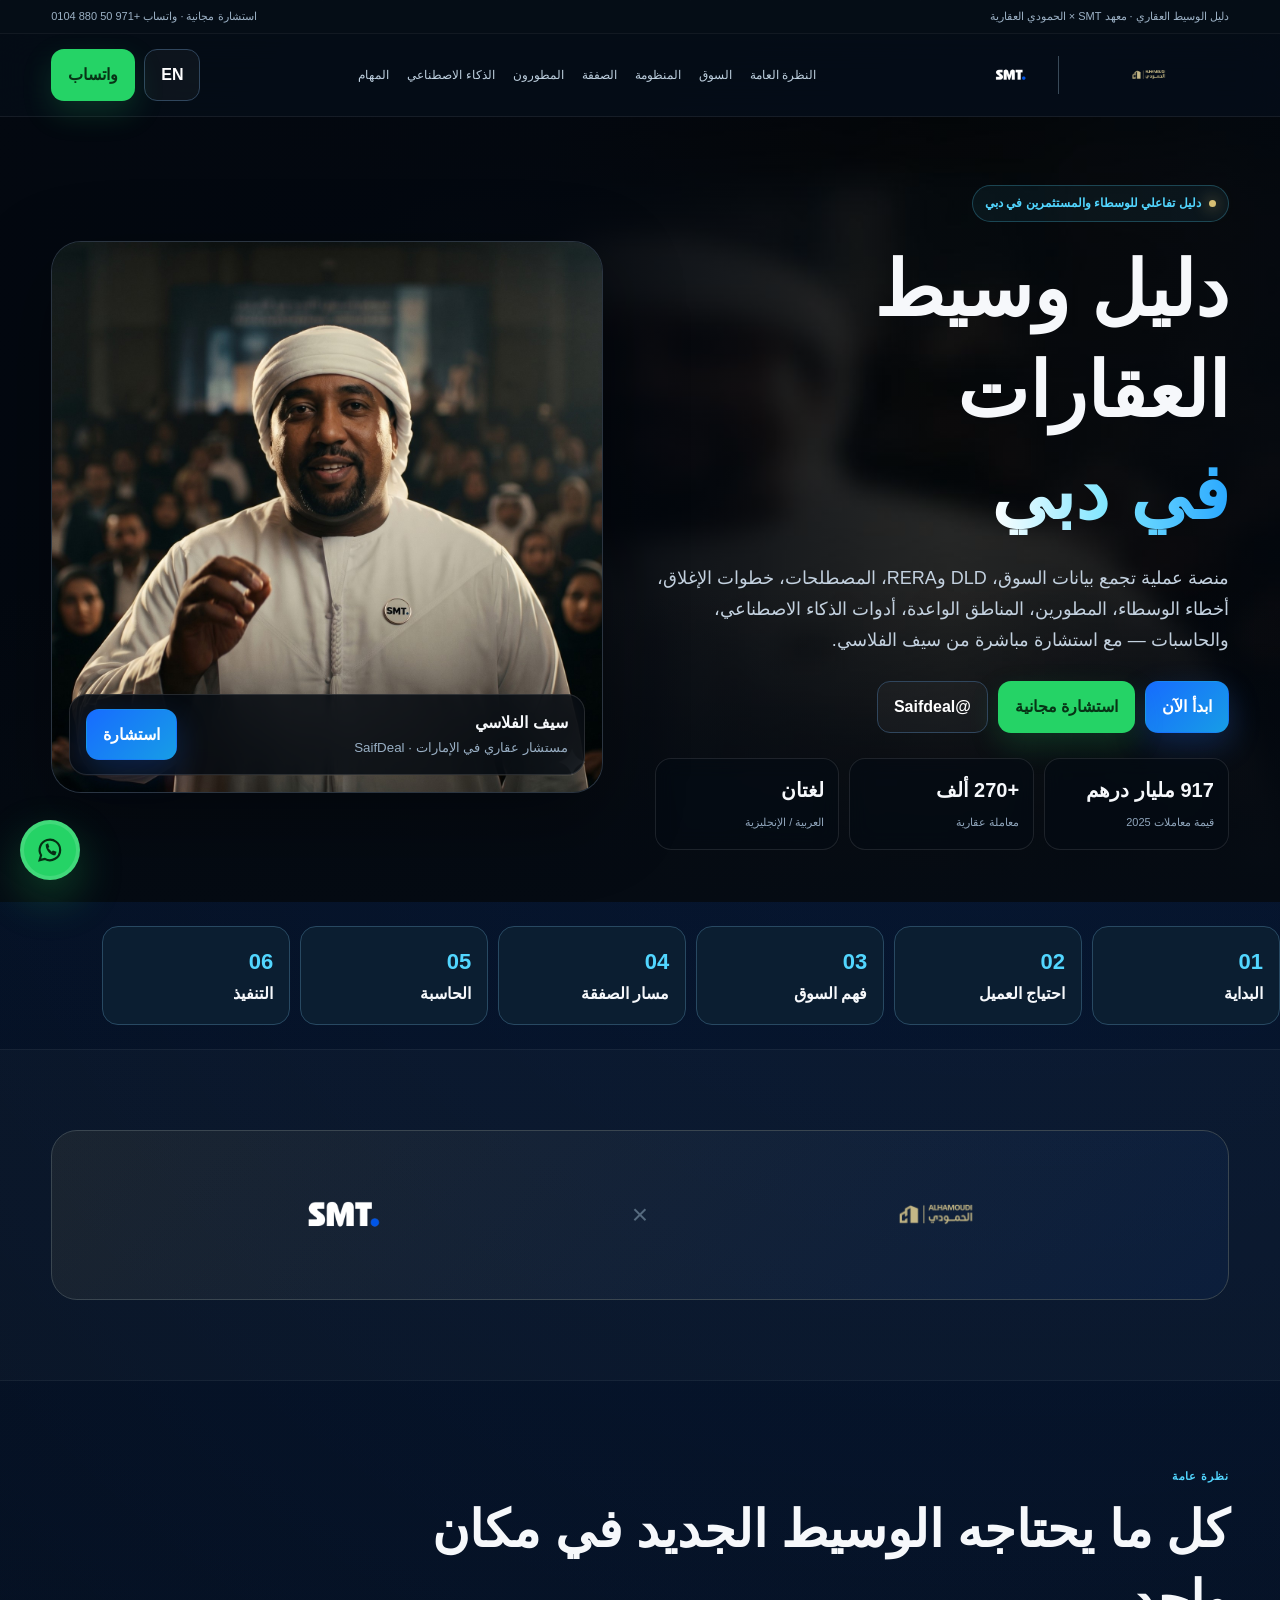
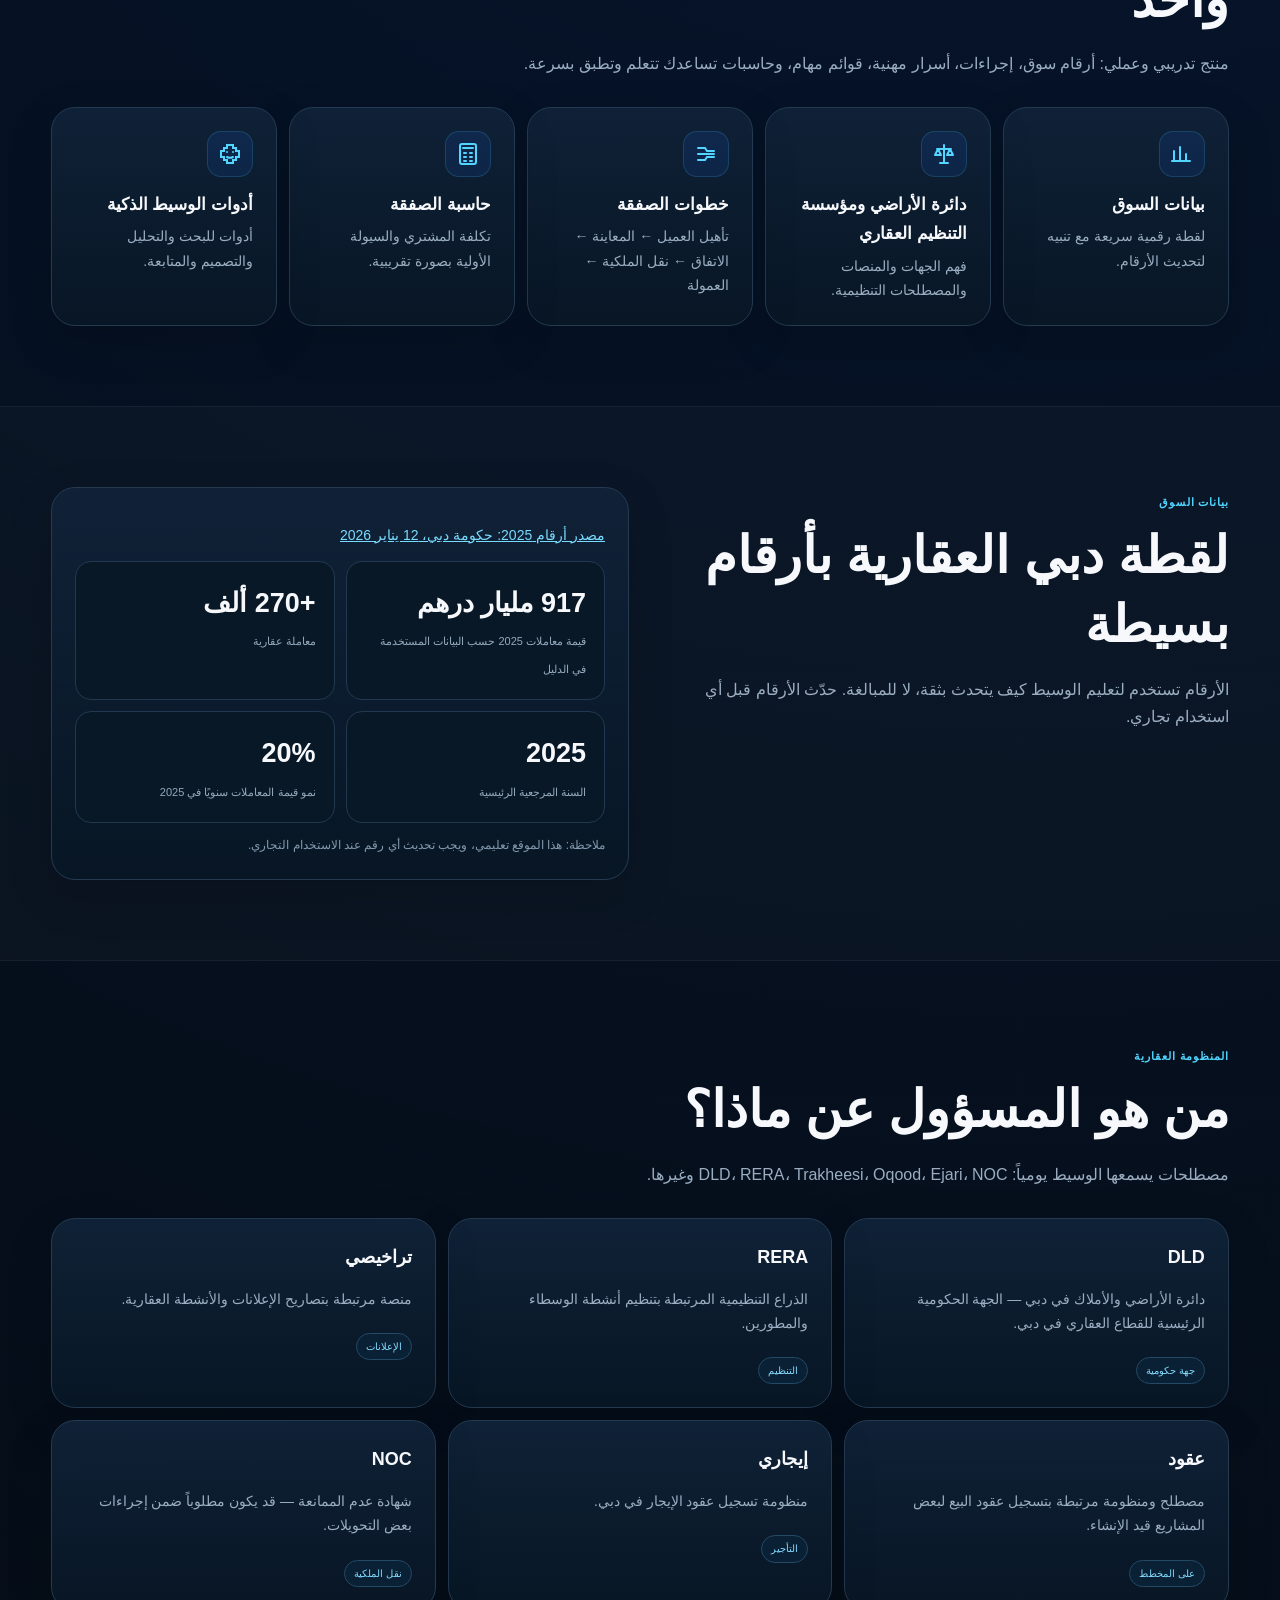
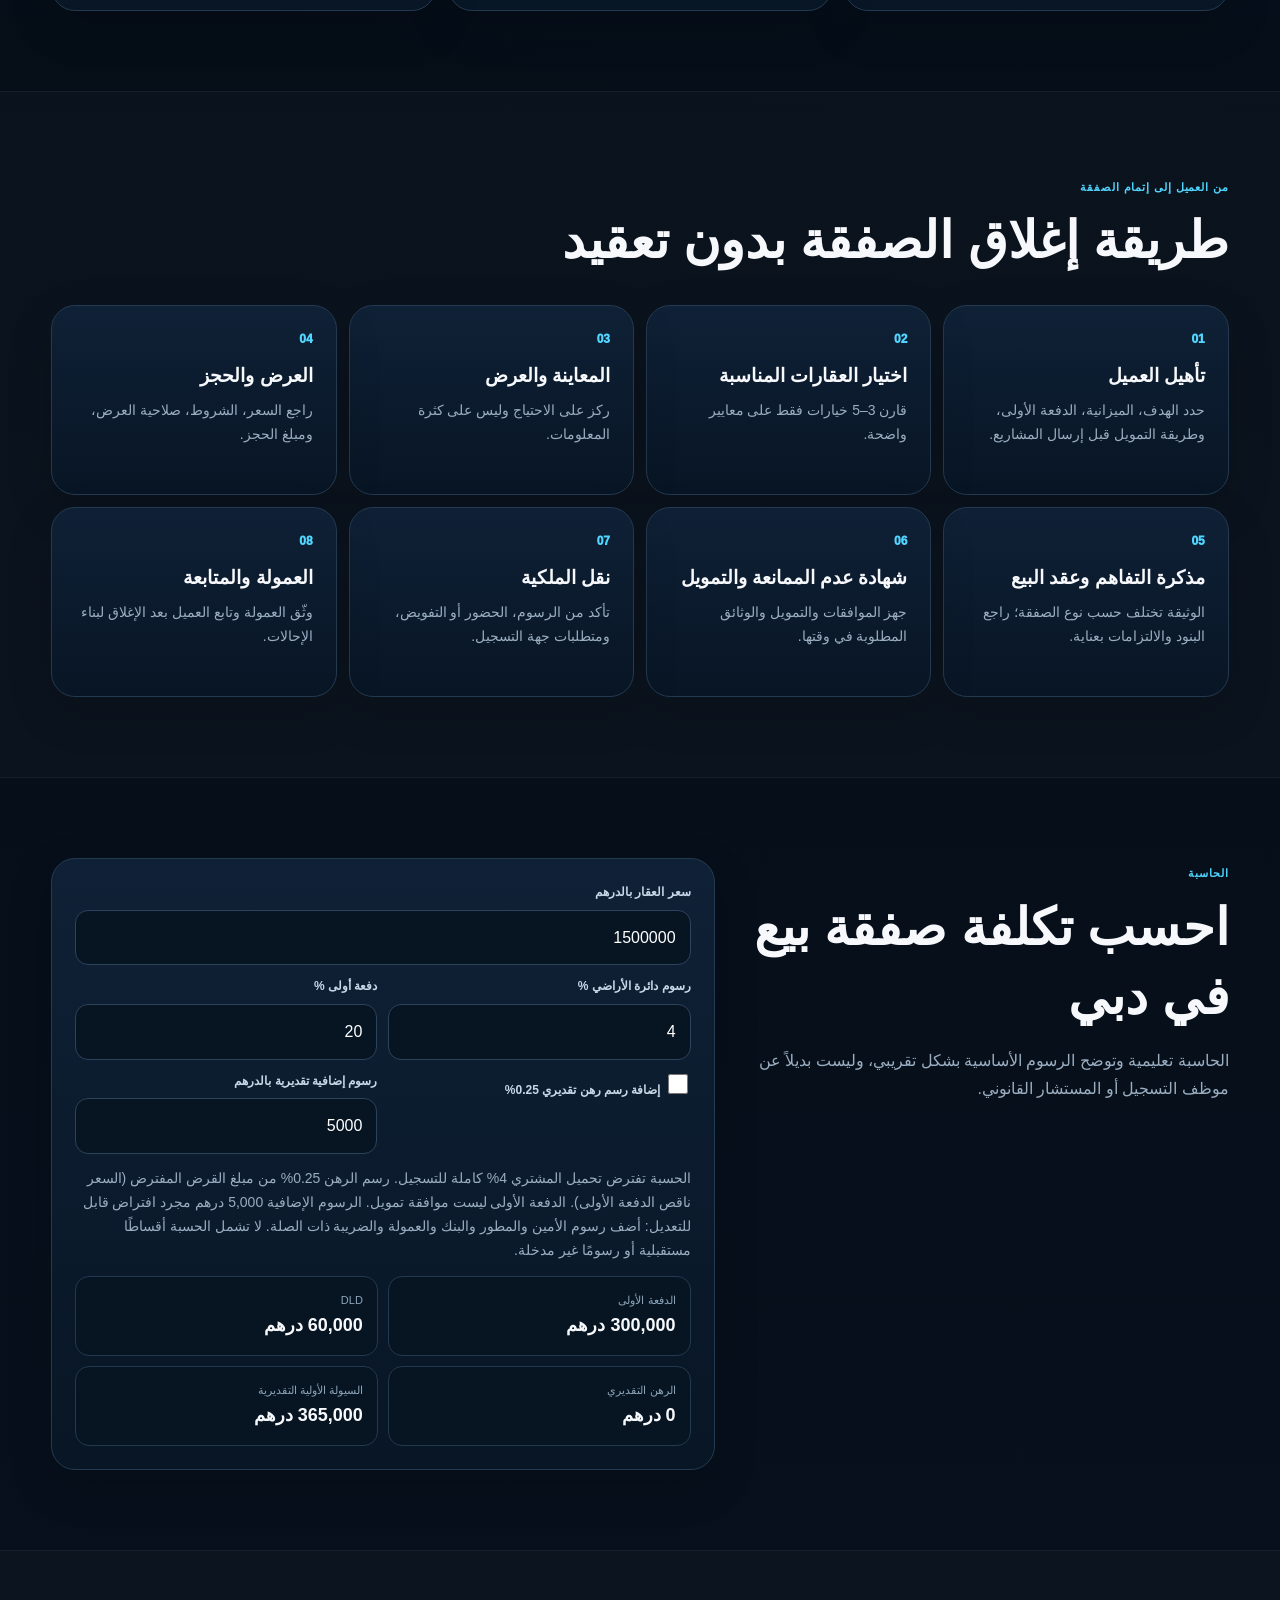
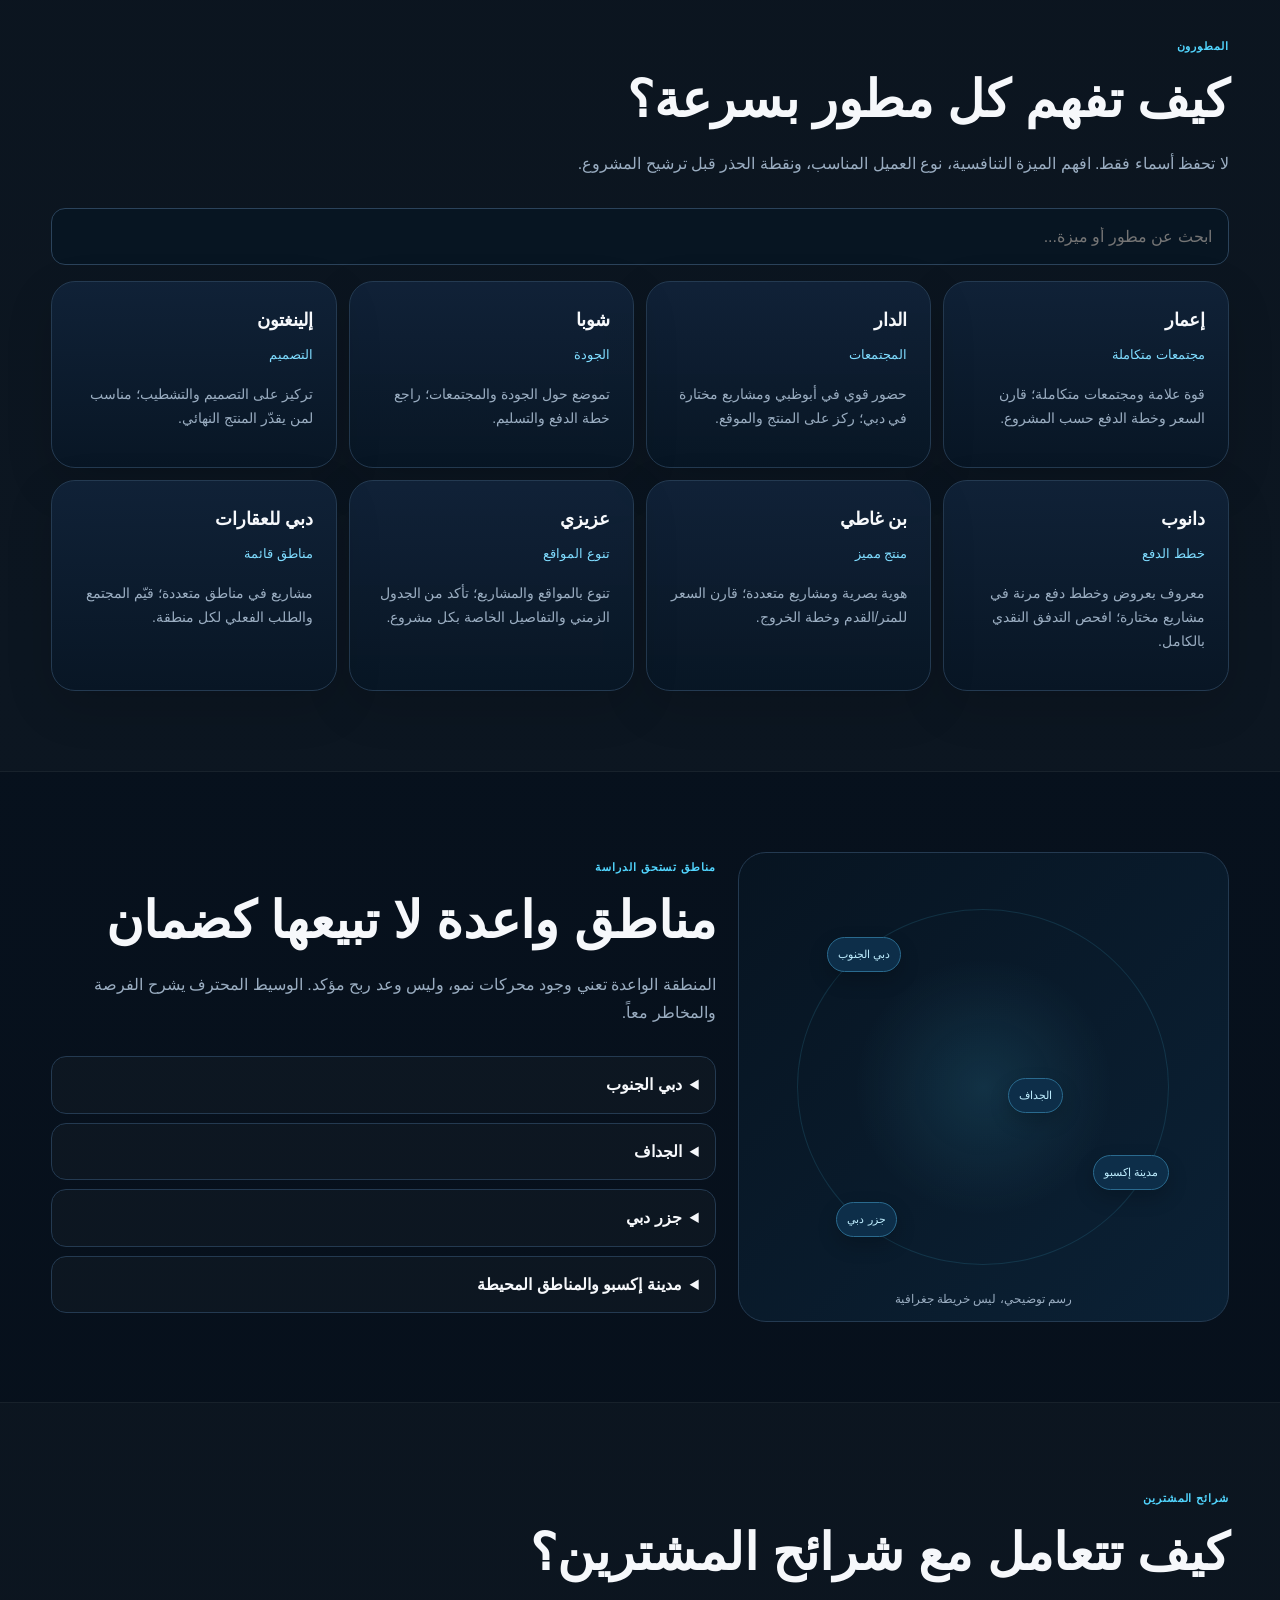
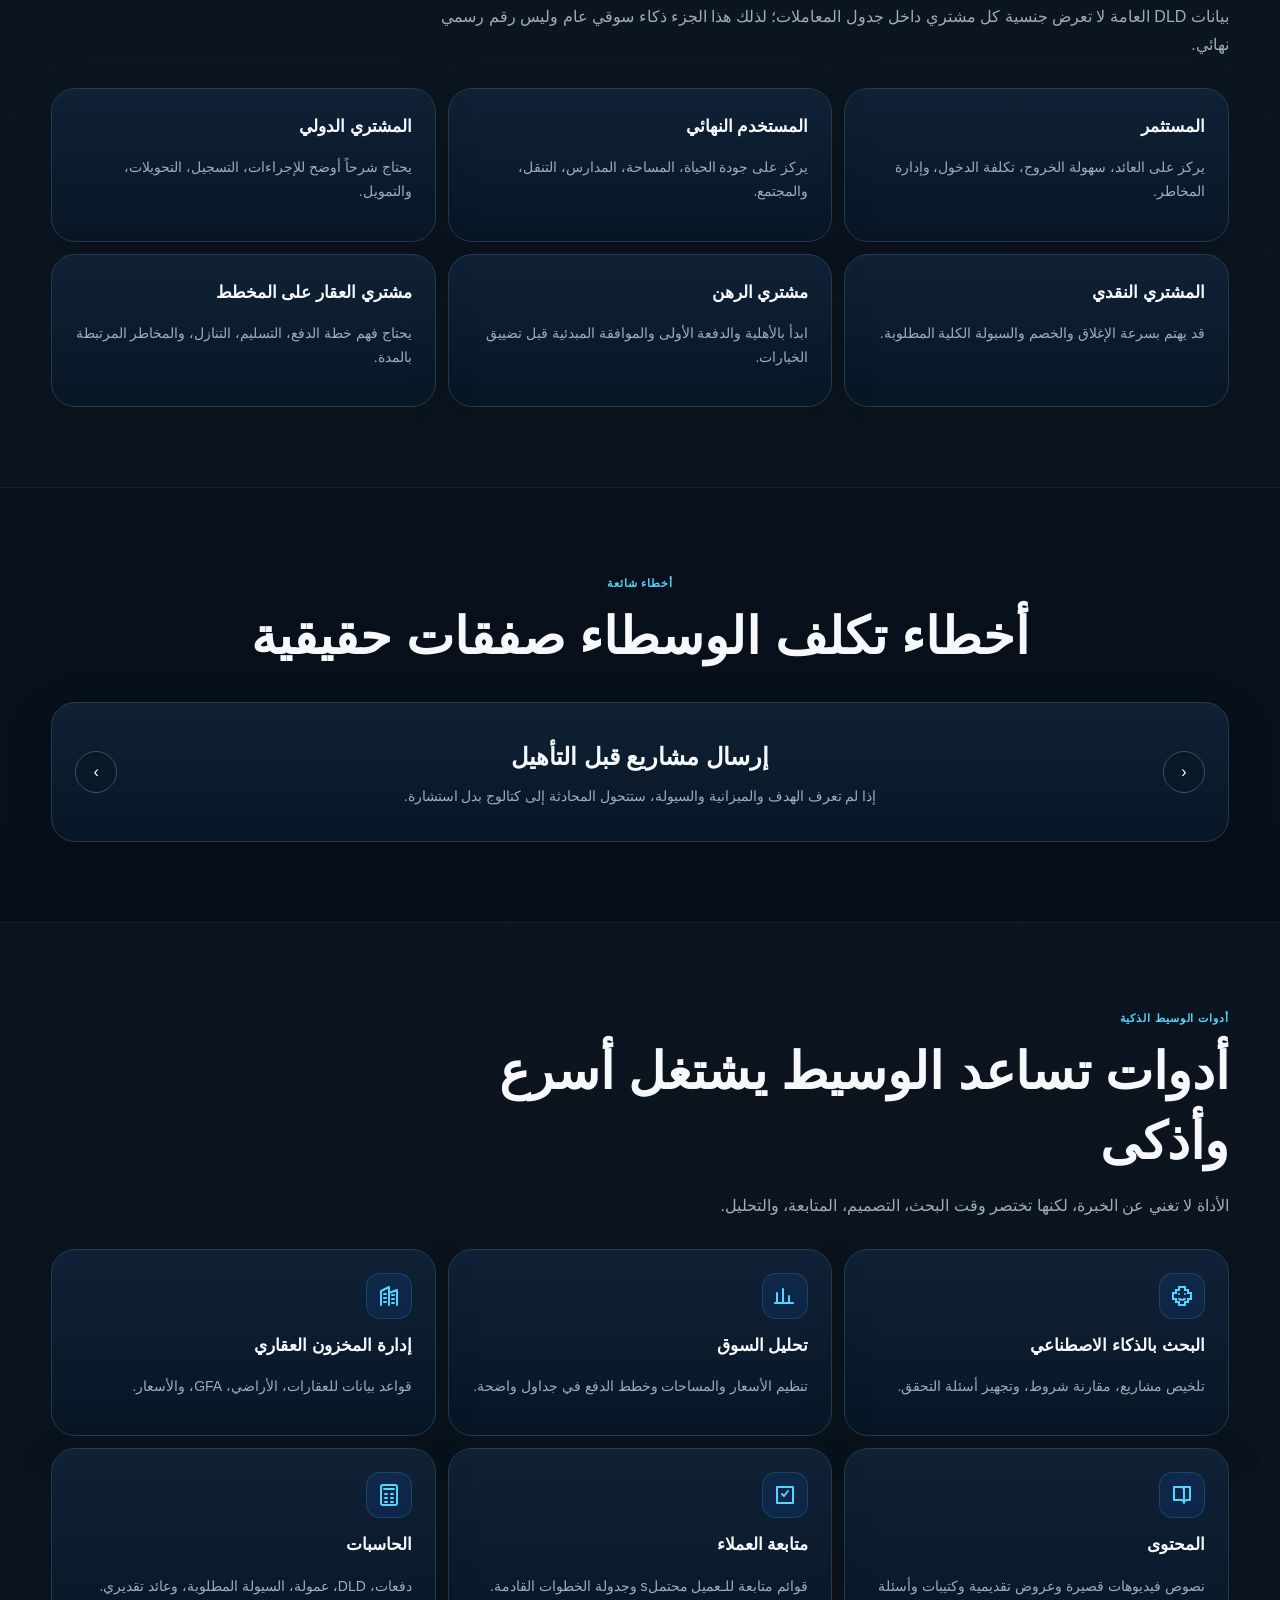
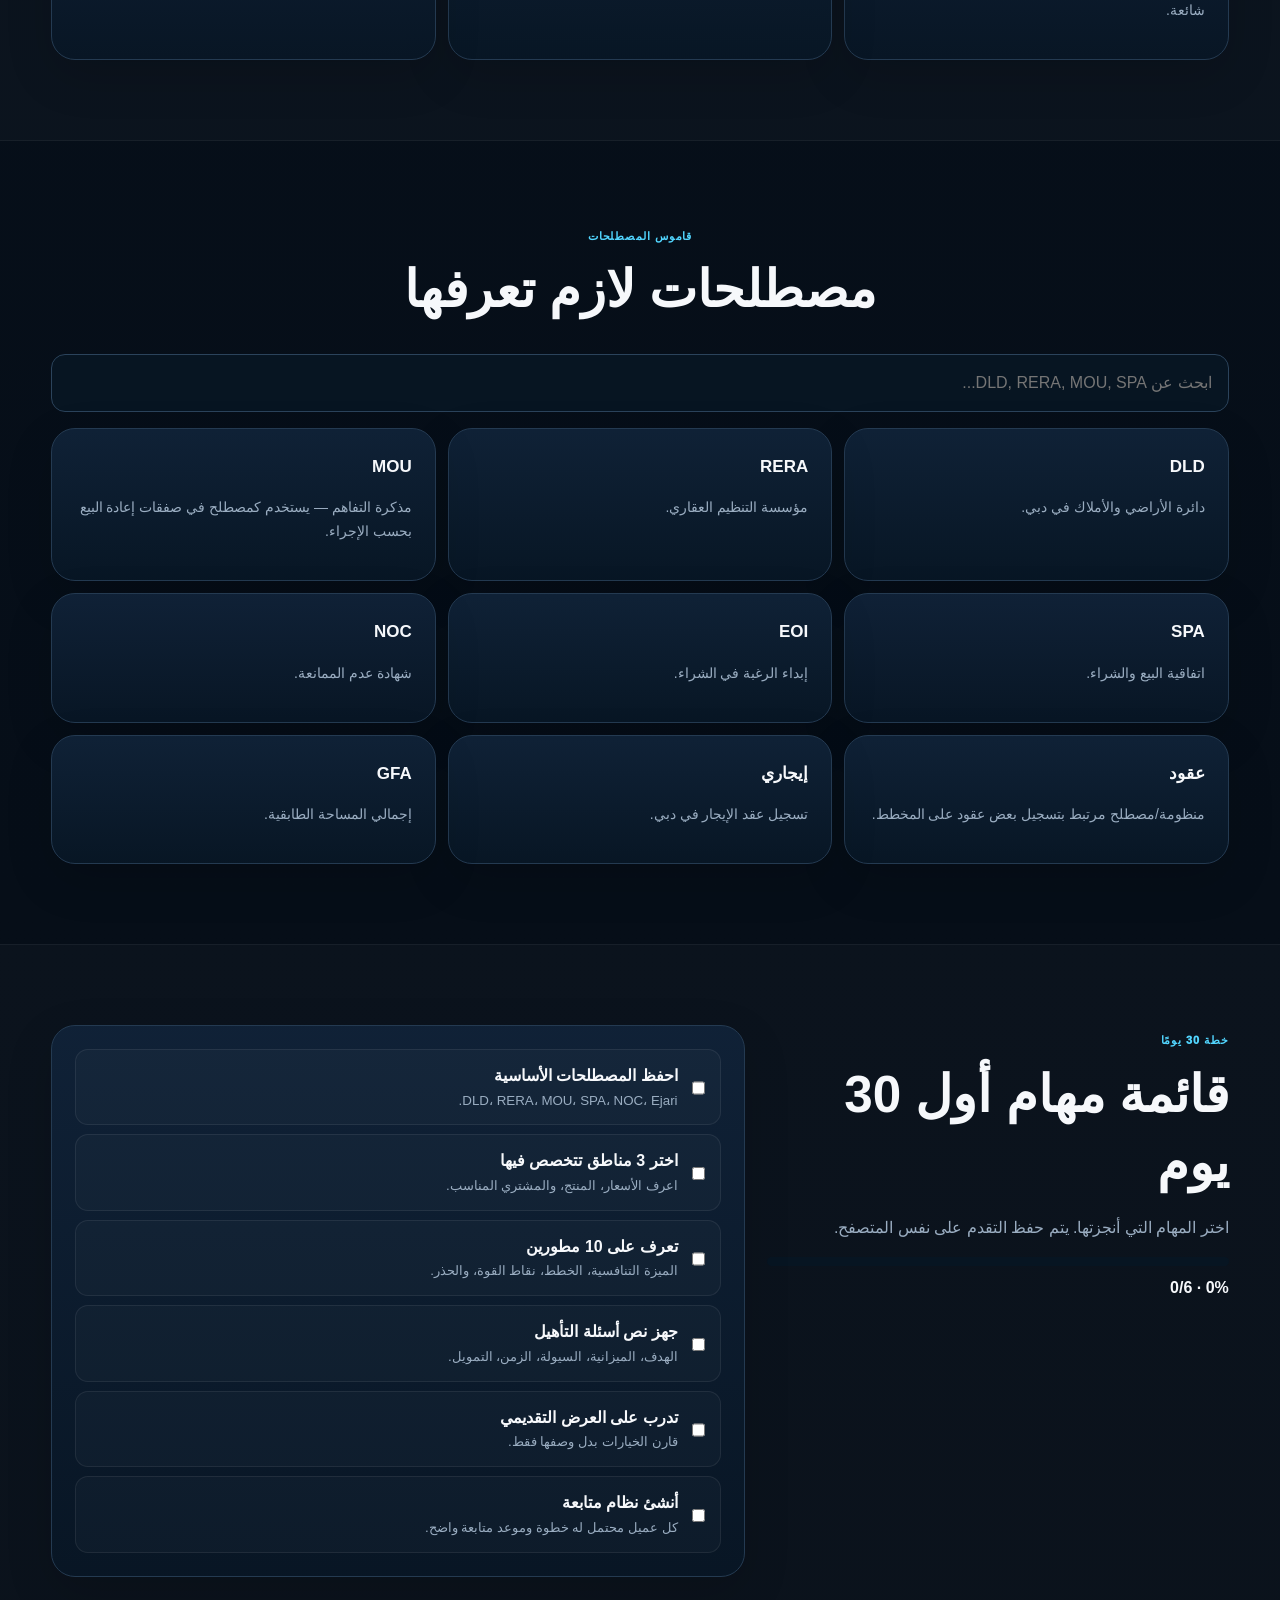
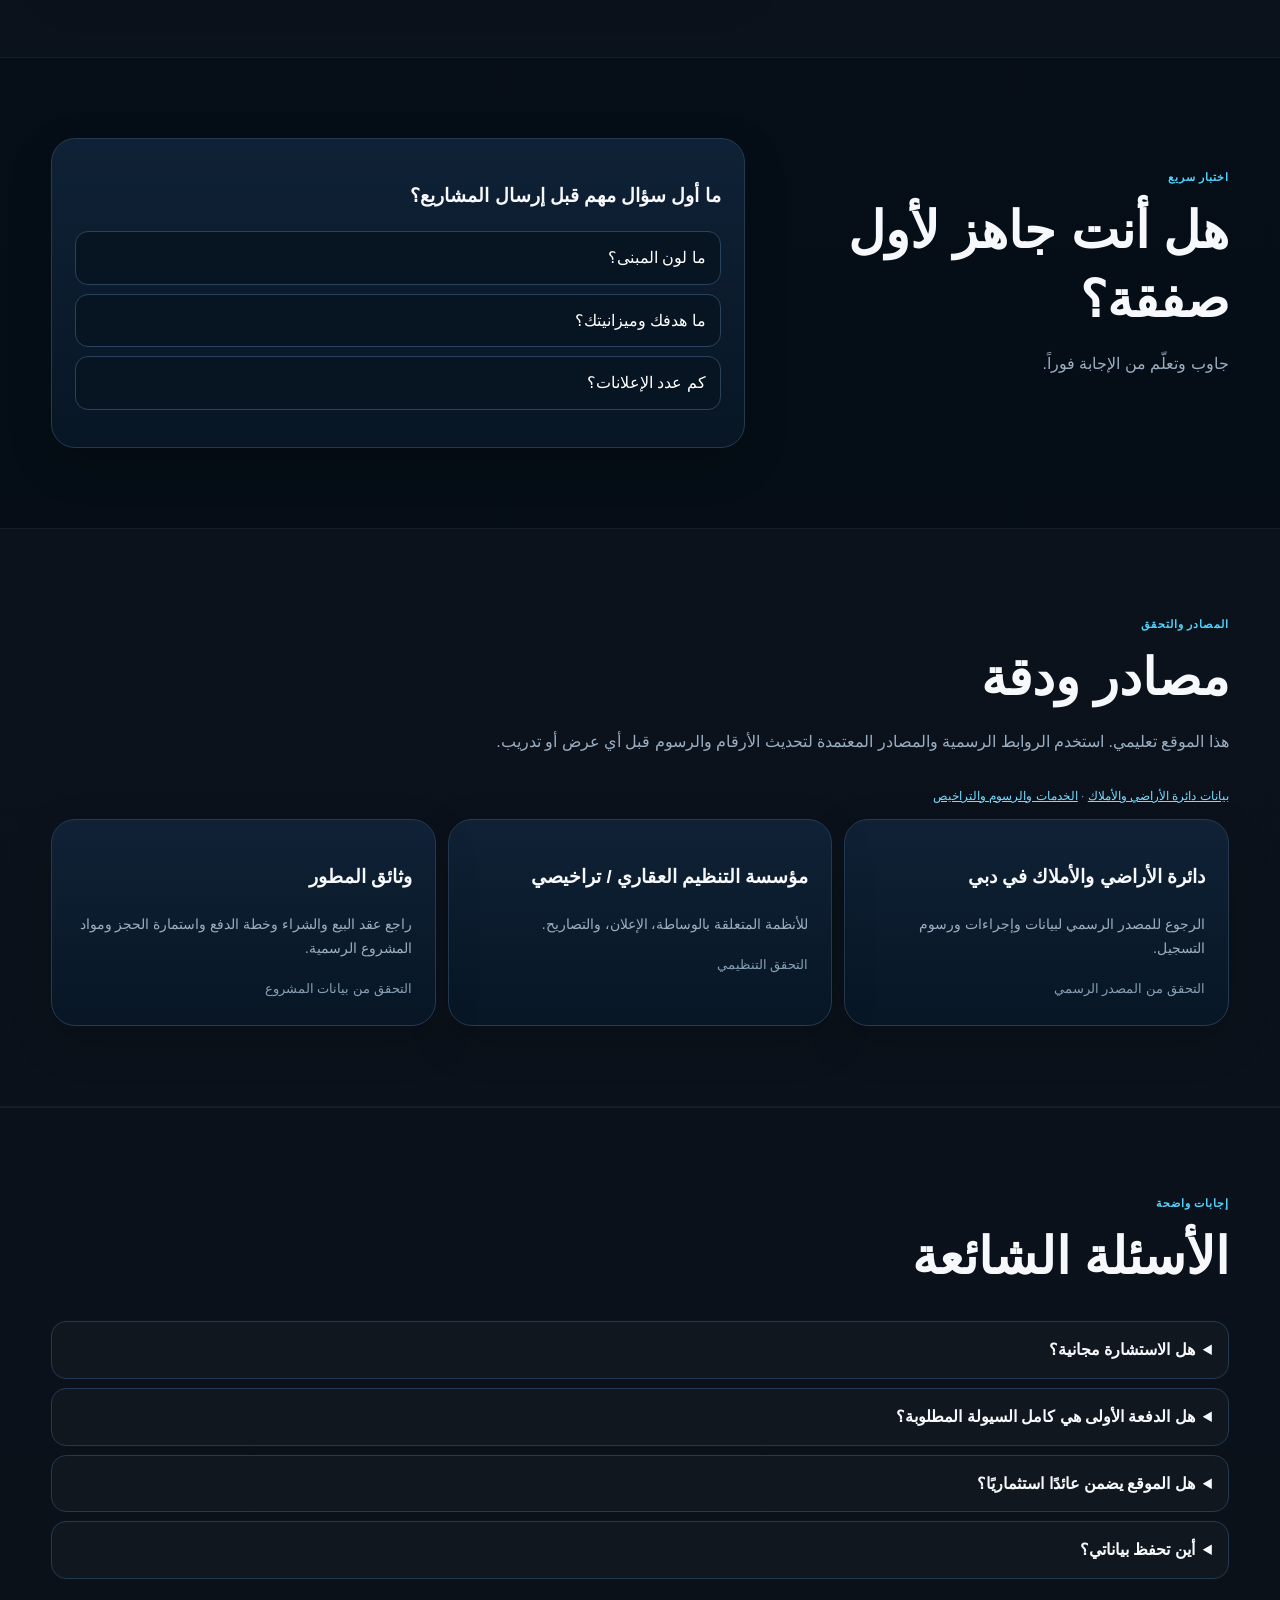
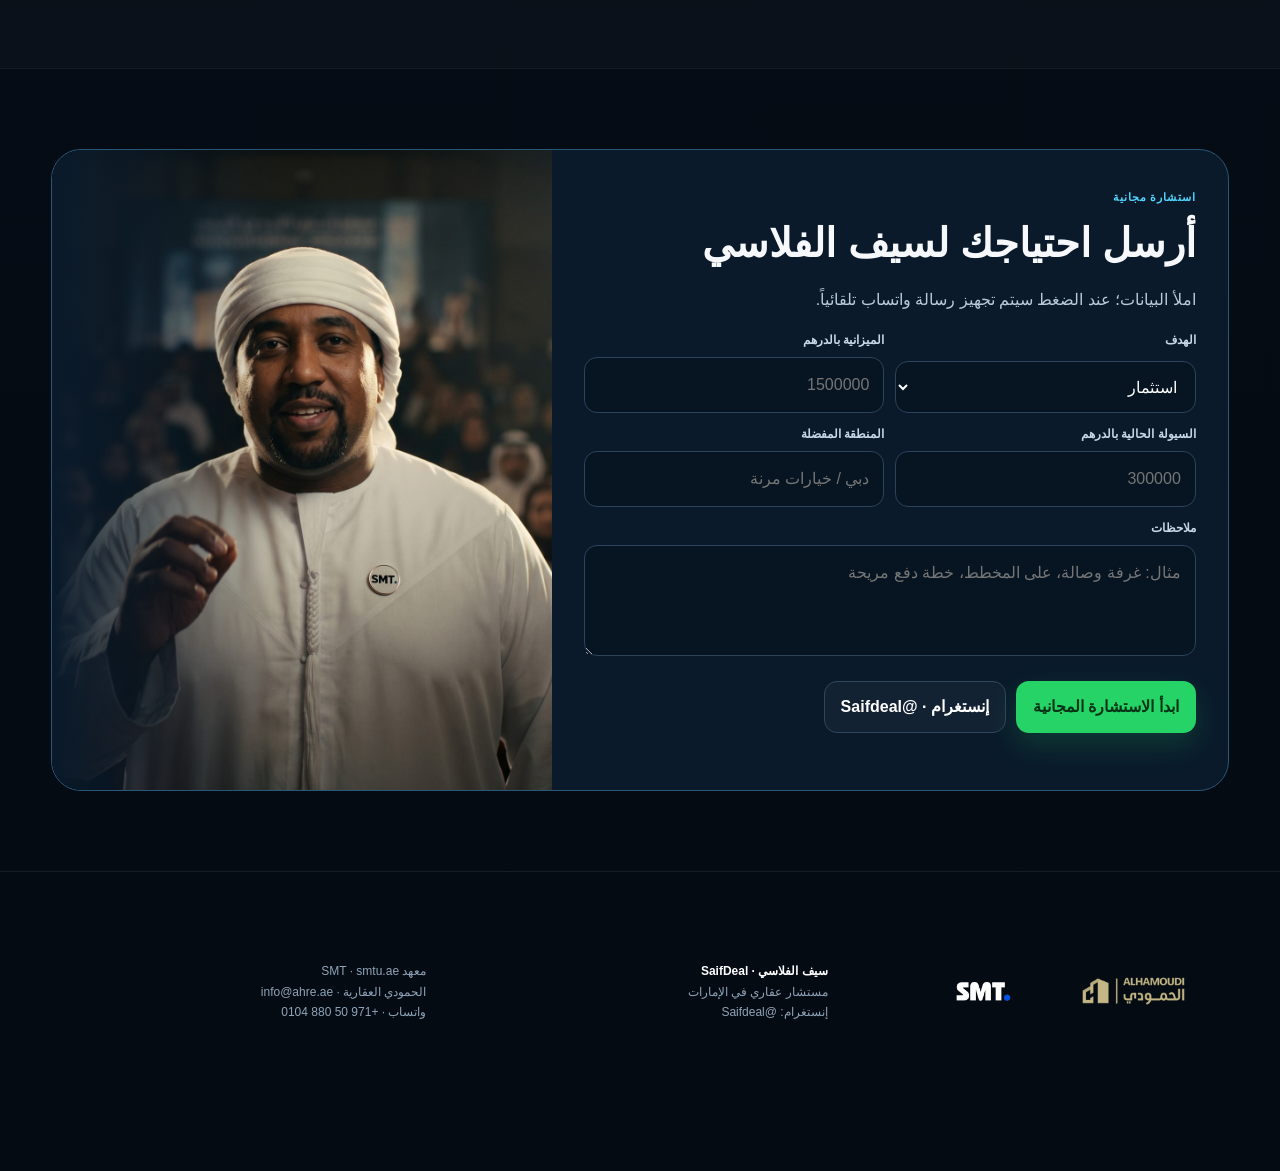
==== commit 651d8a45: "Publish corrected Arabic and English website with embedded branding" ====
--- a/index.html
+++ b/index.html
@@ -13,7 +13,7 @@
 <link rel="alternate" hreflang="ar" href="./index.html">
 <link rel="alternate" hreflang="en" href="./en.html">
 <link rel="alternate" hreflang="x-default" href="./index.html">
-<title>Dubai Broker Starter Kit | سيف الفلاسي</title>
+<title>دليل الوسيط العقاري في دبي | سيف الفلاسي</title>
 <style>
 :root{
  --bg:#050b13;--bg2:#08121f;--panel:#0c1928;--panel2:#102238;--line:#243a51;
@@ -131,11 +131,23 @@
 html[dir="ltr"] .answer{text-align:left}
 html[dir="ltr"] .wafloat{left:auto;right:20px}
 
+
+/* Content remains visible even if scripting or browser storage is unavailable. */
+.reveal{opacity:1;transform:none}.navact .lang{display:inline-flex!important}
+:focus-visible{outline:3px solid #52d6ff;outline-offset:4px}section{scroll-margin-top:105px}
+html[lang="ar"] h1,html[lang="ar"] h2{line-height:1.35;letter-spacing:0}
+.field input[type=checkbox]{width:20px;height:20px;accent-color:#176cff}
+.levels{display:grid;grid-template-columns:repeat(6,1fr);gap:10px;margin:24px 0}.levels a{border:1px solid #284962;border-radius:16px;padding:16px;background:#0b1e31;font-weight:bold}.levels b{display:block;color:#52d6ff;font-size:22px}.levels a:hover{border-color:#52d6ff}
+.menu{display:none}.empty{text-align:center;color:#b6c9da}.source a,.note a{color:#79dcff;text-decoration:underline}.mapvisual:after{content:attr(data-caption);inset:auto 12px 12px;text-align:center;border:0;color:#9aadc1;font-size:12px}
+@media(max-width:650px){.nav{gap:8px;min-height:74px}.brandlock{gap:6px}.brandlock .ahre{width:89px}.brandlock .smt{width:43px}.brandlock .divider{height:24px}.navact{gap:5px}.navact .btn{padding:8px 10px;font-size:12px}.levels{grid-template-columns:repeat(2,1fr)}.hero-grid{gap:26px}.hero h1{font-size:39px}.trust{grid-template-columns:repeat(3,1fr)}.trust div{padding:8px}.trust strong{font-size:16px}.menu{display:block;width:100%;padding:9px;background:#0b1e31;border:1px solid #284962;color:white;border-radius:8px;margin:0 0 10px}.navlinks.open{display:flex;flex-wrap:wrap;grid-column:1/-1;padding-bottom:12px}.wafloat{width:52px;height:52px}}
+@media(min-width:651px) and (max-width:1050px){.levels{grid-template-columns:repeat(3,1fr)}.navlinks{display:flex;flex-wrap:wrap;grid-column:1/-1;grid-row:2;padding-bottom:10px}}
+@media(prefers-reduced-motion:reduce){html{scroll-behavior:auto}*,*:before,*:after{transition:none!important;animation:none!important}}
+@media print{header,.topline,.wafloat,.hero-actions,.menu{display:none!important}body{background:white;color:black}.card,.result,.stat,.consult{background:white;color:black;box-shadow:none}.card p,.head p,.note,small{color:#333}.section{padding:22px 0}.reveal{opacity:1}.hero{min-height:0;padding:20px 0}.hero-bg{display:none}h1,h2{color:black}.gradient{color:black}a{color:inherit}.card{break-inside:avoid}}
 </style>
 </head>
 <body>
 
-<div class="topline"><div class="container"><span>Dubai Broker Starter Kit · SMT × Al Hamoudi</span><span>Free Consultation · WhatsApp +971 50 880 0104</span></div></div>
+<div class="topline"><div class="container"><span>دليل الوسيط العقاري · معهد SMT × الحمودي العقارية</span><span>استشارة مجانية · واتساب +971 50 880 0104</span></div></div>
 
 <header>
 <div class="container nav">
@@ -144,15 +156,15 @@
     <span class="divider"></span>
     <img class="smt" src="[data-uri]" alt="SMT Institute">
   </a>
-  <nav class="navlinks">
-    <a href="#overview">النظرة العامة</a><a href="#market">السوق</a><a href="#ecosystem">المنظومة</a><a href="#process">الصفقة</a><a href="#developers">المطورون</a><a href="#tools">AI</a><a href="#checklist">المهام</a>
+  <nav id="mainNav" class="navlinks">
+    <a href="#overview">النظرة العامة</a><a href="#market">السوق</a><a href="#ecosystem">المنظومة</a><a href="#process">الصفقة</a><a href="#developers">المطورون</a><a href="#tools">الذكاء الاصطناعي</a><a href="#checklist">المهام</a>
   </nav>
   <div class="navact">
     <a class="btn btn-glass lang" href="en.html" aria-label="English version">EN</a>
-    <a class="btn btn-wa" href="https://wa.me/971508800104?text=%D9%85%D8%B1%D8%AD%D8%A8%D8%A7%20%D8%B3%D9%8A%D9%81%D8%8C%20%D8%A3%D8%B1%D9%8A%D8%AF%20%D8%A7%D8%B3%D8%AA%D8%B4%D8%A7%D8%B1%D8%A9%20%D8%B9%D9%82%D8%A7%D8%B1%D9%8A%D8%A9%20%D9%85%D8%AC%D8%A7%D9%86%D9%8A%D8%A9" target="_blank">واتساب</a>
-  </div>
-</div>
-</header>
+    <a class="btn btn-wa" href="https://wa.me/971508800104?text=%D9%85%D8%B1%D8%AD%D8%A8%D8%A7%20%D8%B3%D9%8A%D9%81%D8%8C%20%D8%A3%D8%B1%D9%8A%D8%AF%20%D8%A7%D8%B3%D8%AA%D8%B4%D8%A7%D8%B1%D8%A9%20%D8%B9%D9%82%D8%A7%D8%B1%D9%8A%D8%A9%20%D9%85%D8%AC%D8%A7%D9%86%D9%8A%D8%A9" target="_blank" rel="noopener noreferrer">واتساب</a>
+  </div>
+</div>
+<div class="container"><button class="menu" aria-expanded="false" aria-controls="mainNav">القائمة</button></div></header>
 
 <main id="top">
 <section class="hero">
@@ -164,23 +176,23 @@
       <p>منصة عملية تجمع بيانات السوق، DLD وRERA، المصطلحات، خطوات الإغلاق، أخطاء الوسطاء، المطورين، المناطق الواعدة، أدوات الذكاء الاصطناعي، والحاسبات — مع استشارة مباشرة من سيف الفلاسي.</p>
       <div class="hero-actions">
         <a class="btn btn-blue" href="#overview">ابدأ الآن</a>
-        <a class="btn btn-wa" href="#consult">Free Consultation</a>
-        <a class="btn btn-glass" href="https://www.instagram.com/saifdeal/" target="_blank">@Saifdeal</a>
+        <a class="btn btn-wa" href="#consult">استشارة مجانية</a>
+        <a class="btn btn-glass" href="https://www.instagram.com/saifdeal/" target="_blank" rel="noopener noreferrer">@Saifdeal</a>
       </div>
       <div class="trust">
-        <div><strong>AED 917B+</strong><span>قيمة معاملات 2025</span></div>
-        <div><strong>270K+</strong><span>معاملة عقارية</span></div>
-        <div><strong>2 Lang</strong><span>عربي / English</span></div>
+        <div><strong>917 مليار درهم</strong><span>قيمة معاملات 2025</span></div>
+        <div><strong>+270 ألف</strong><span>معاملة عقارية</span></div>
+        <div><strong>لغتان</strong><span>العربية / الإنجليزية</span></div>
       </div>
     </div>
     <div class="portraitwrap reveal">
       <div class="portrait"><img src="[data-uri]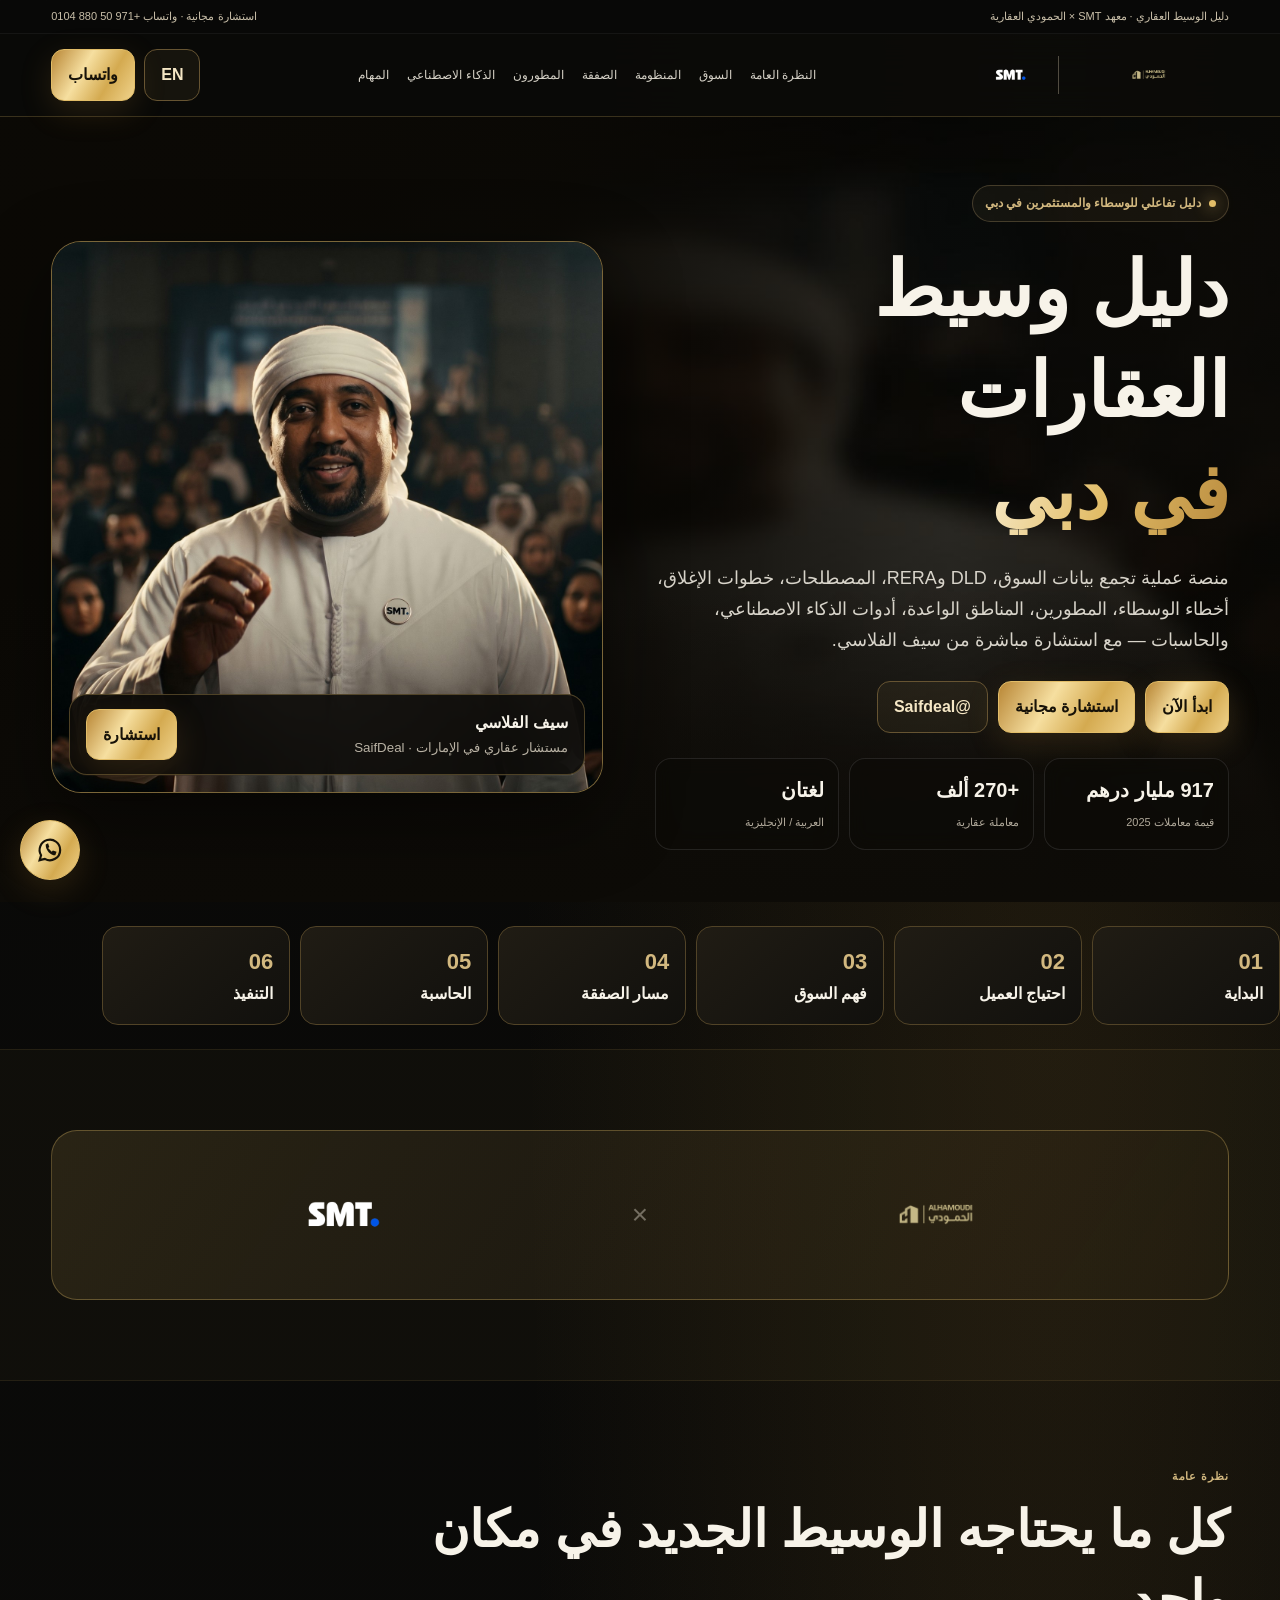
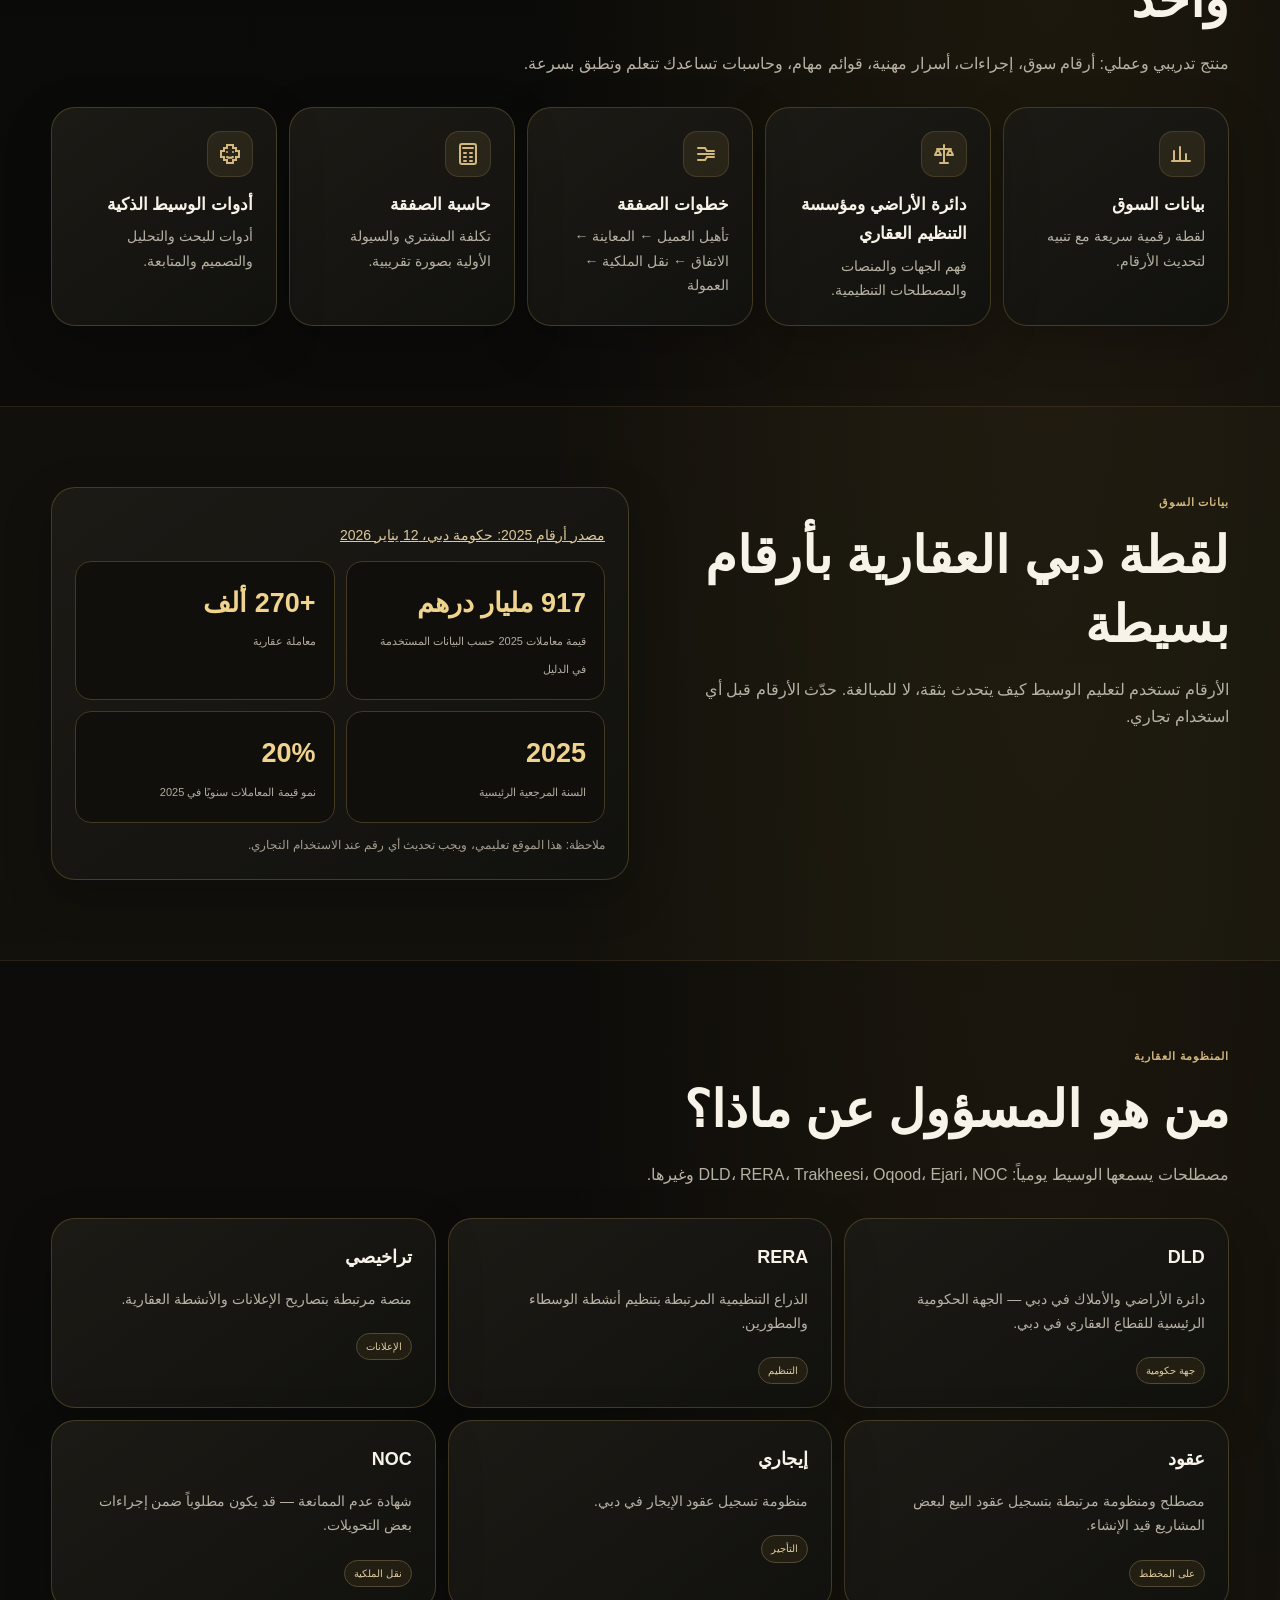
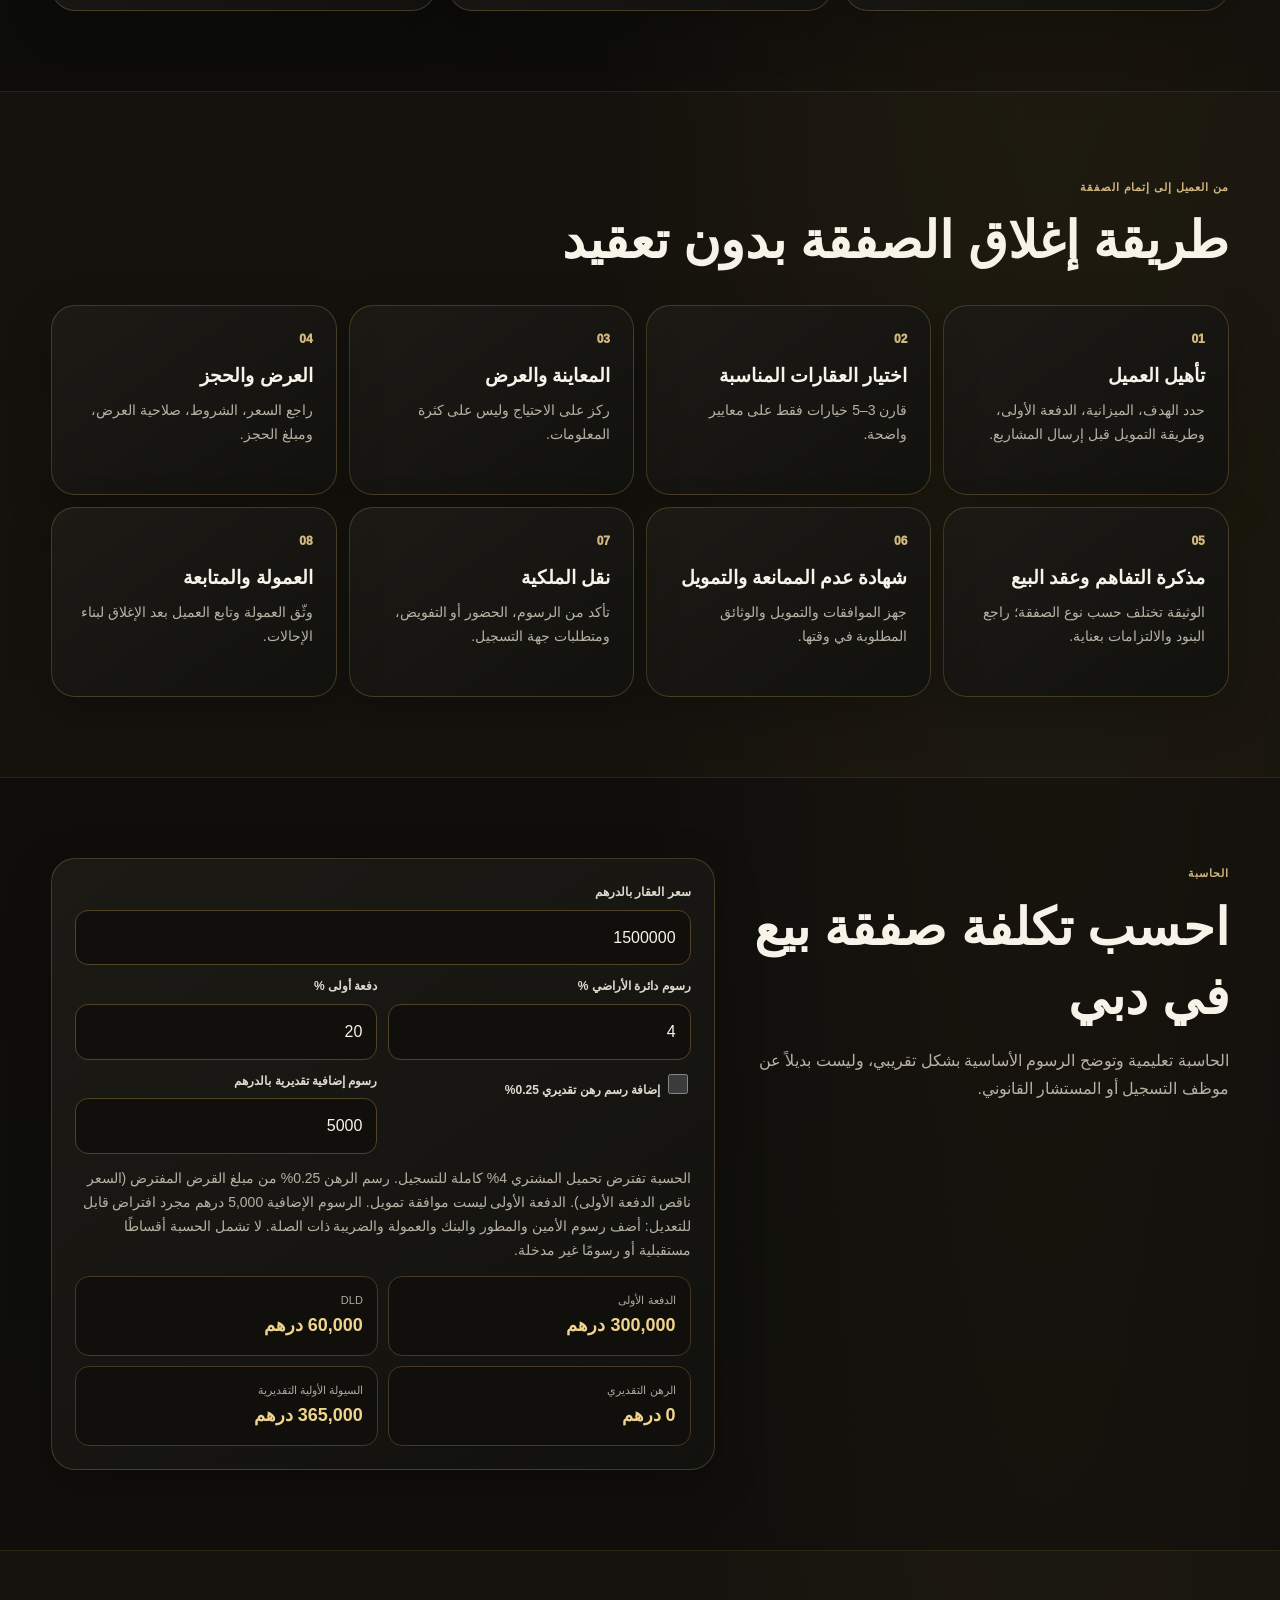
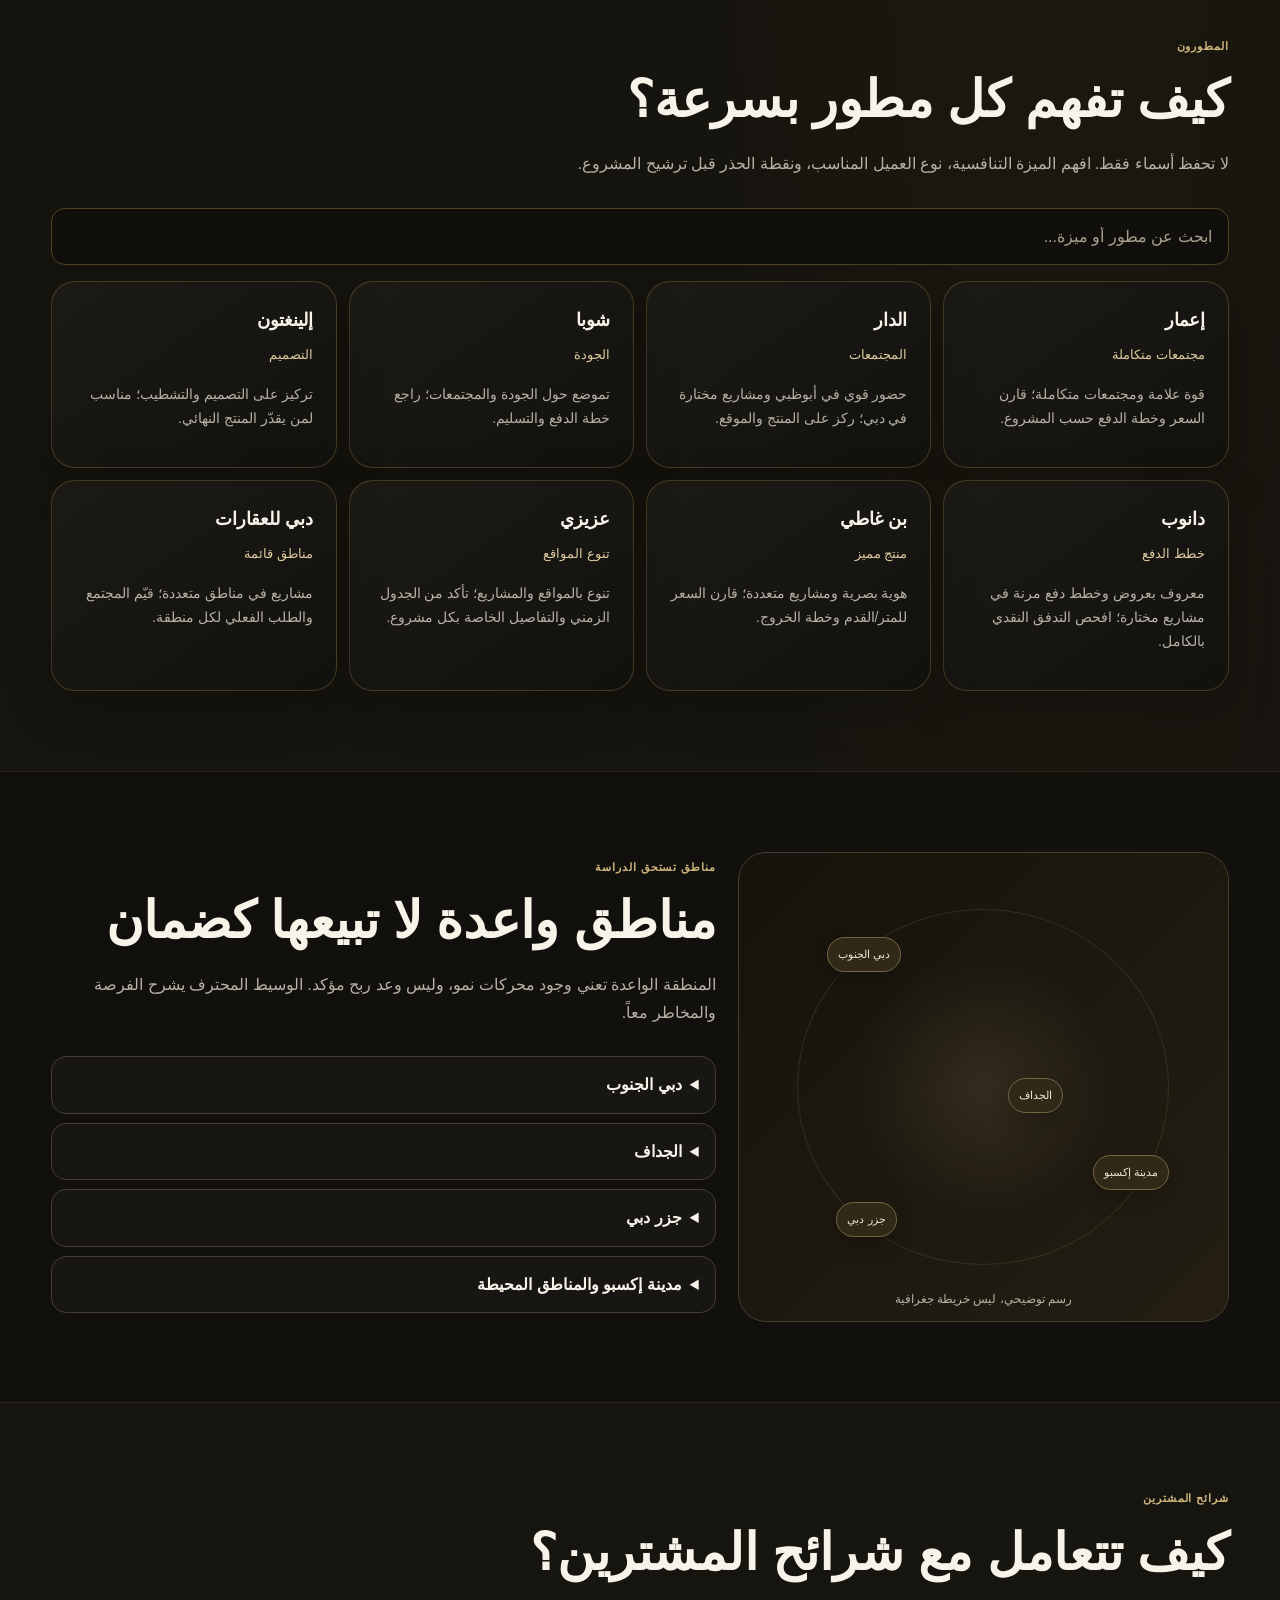
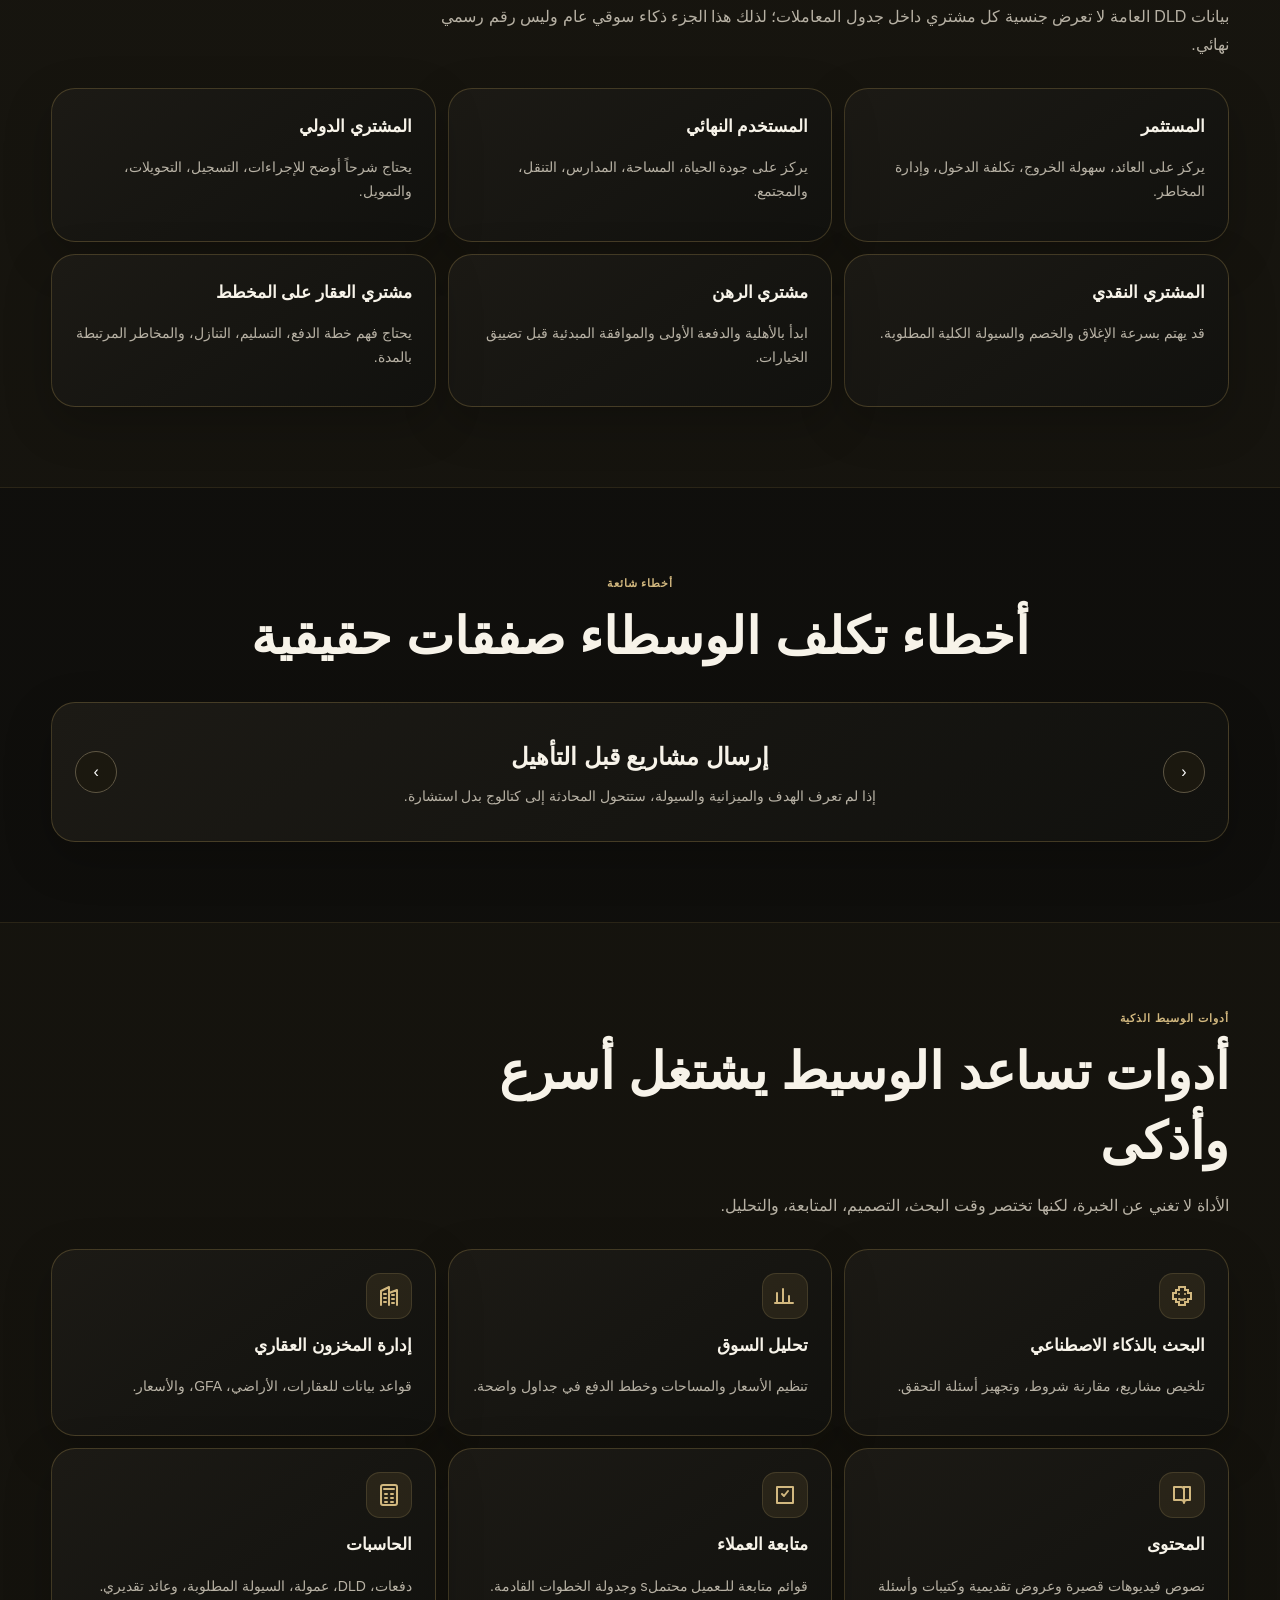
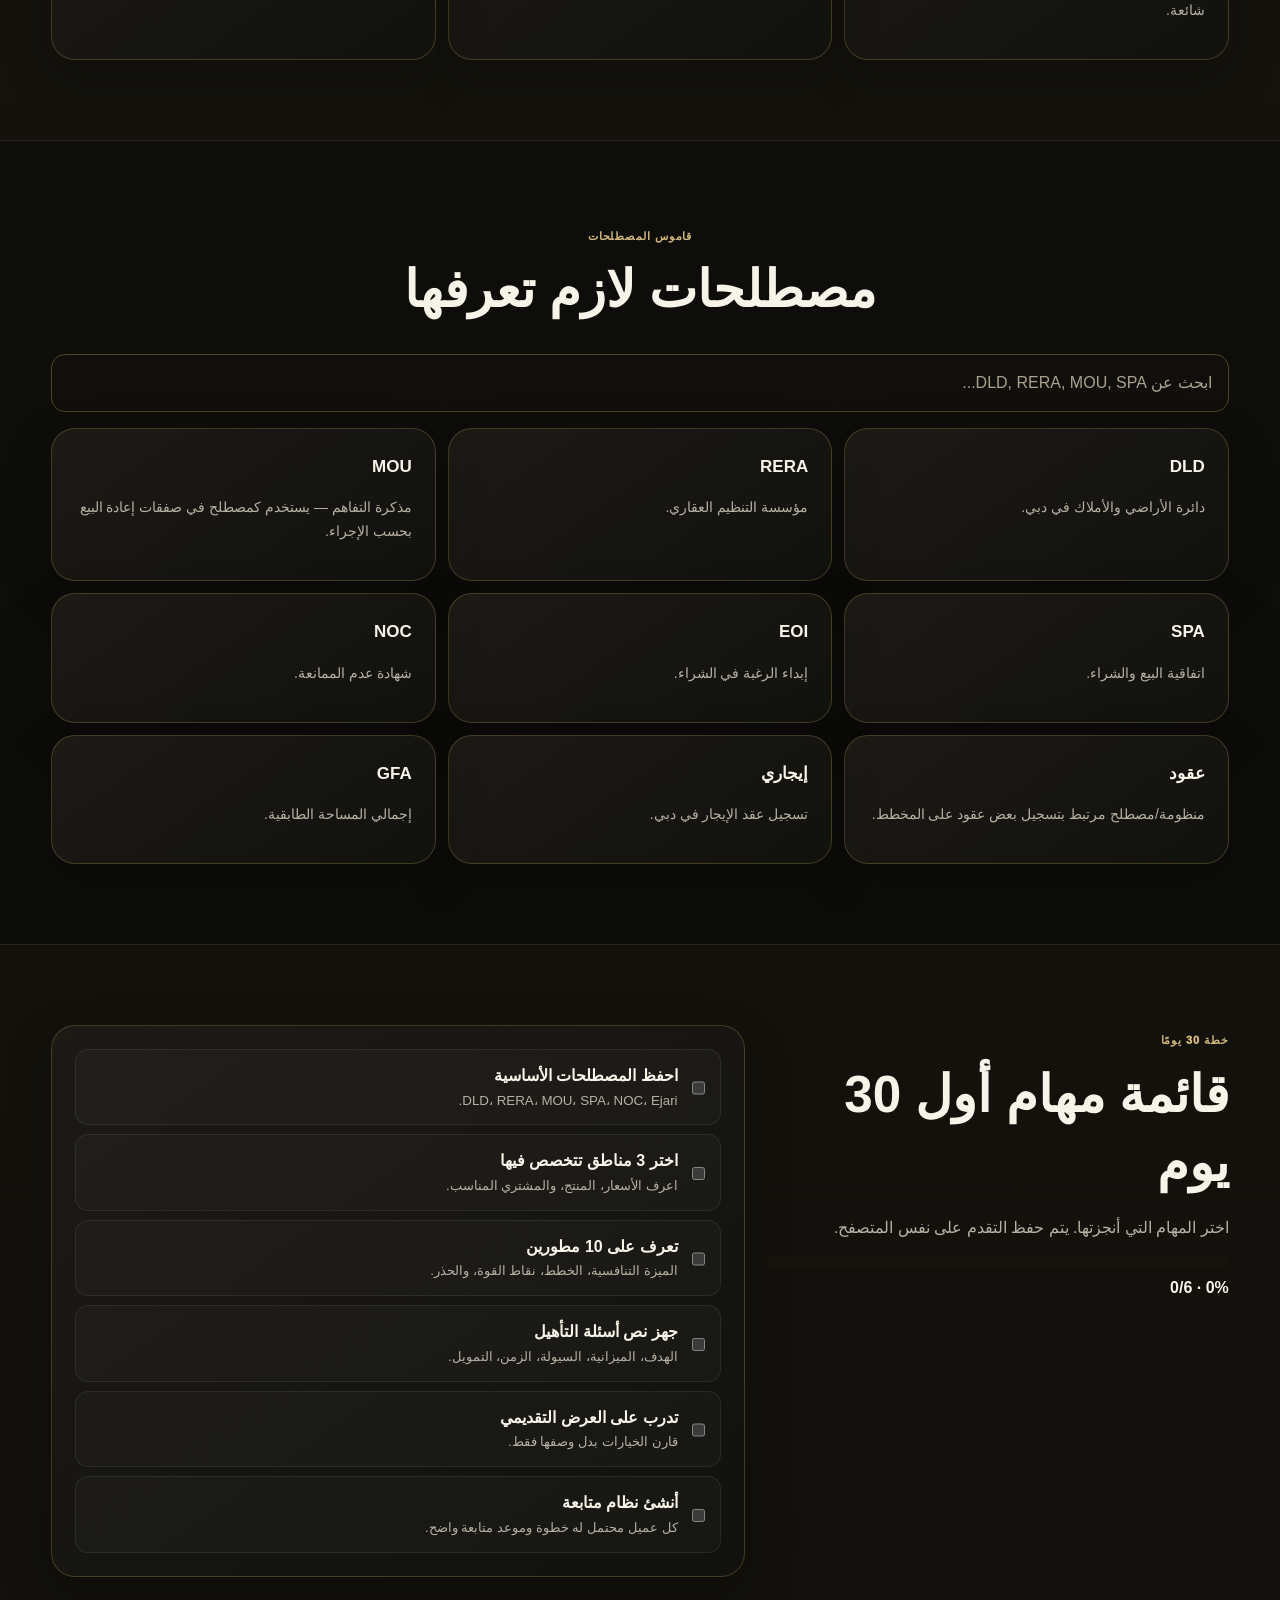
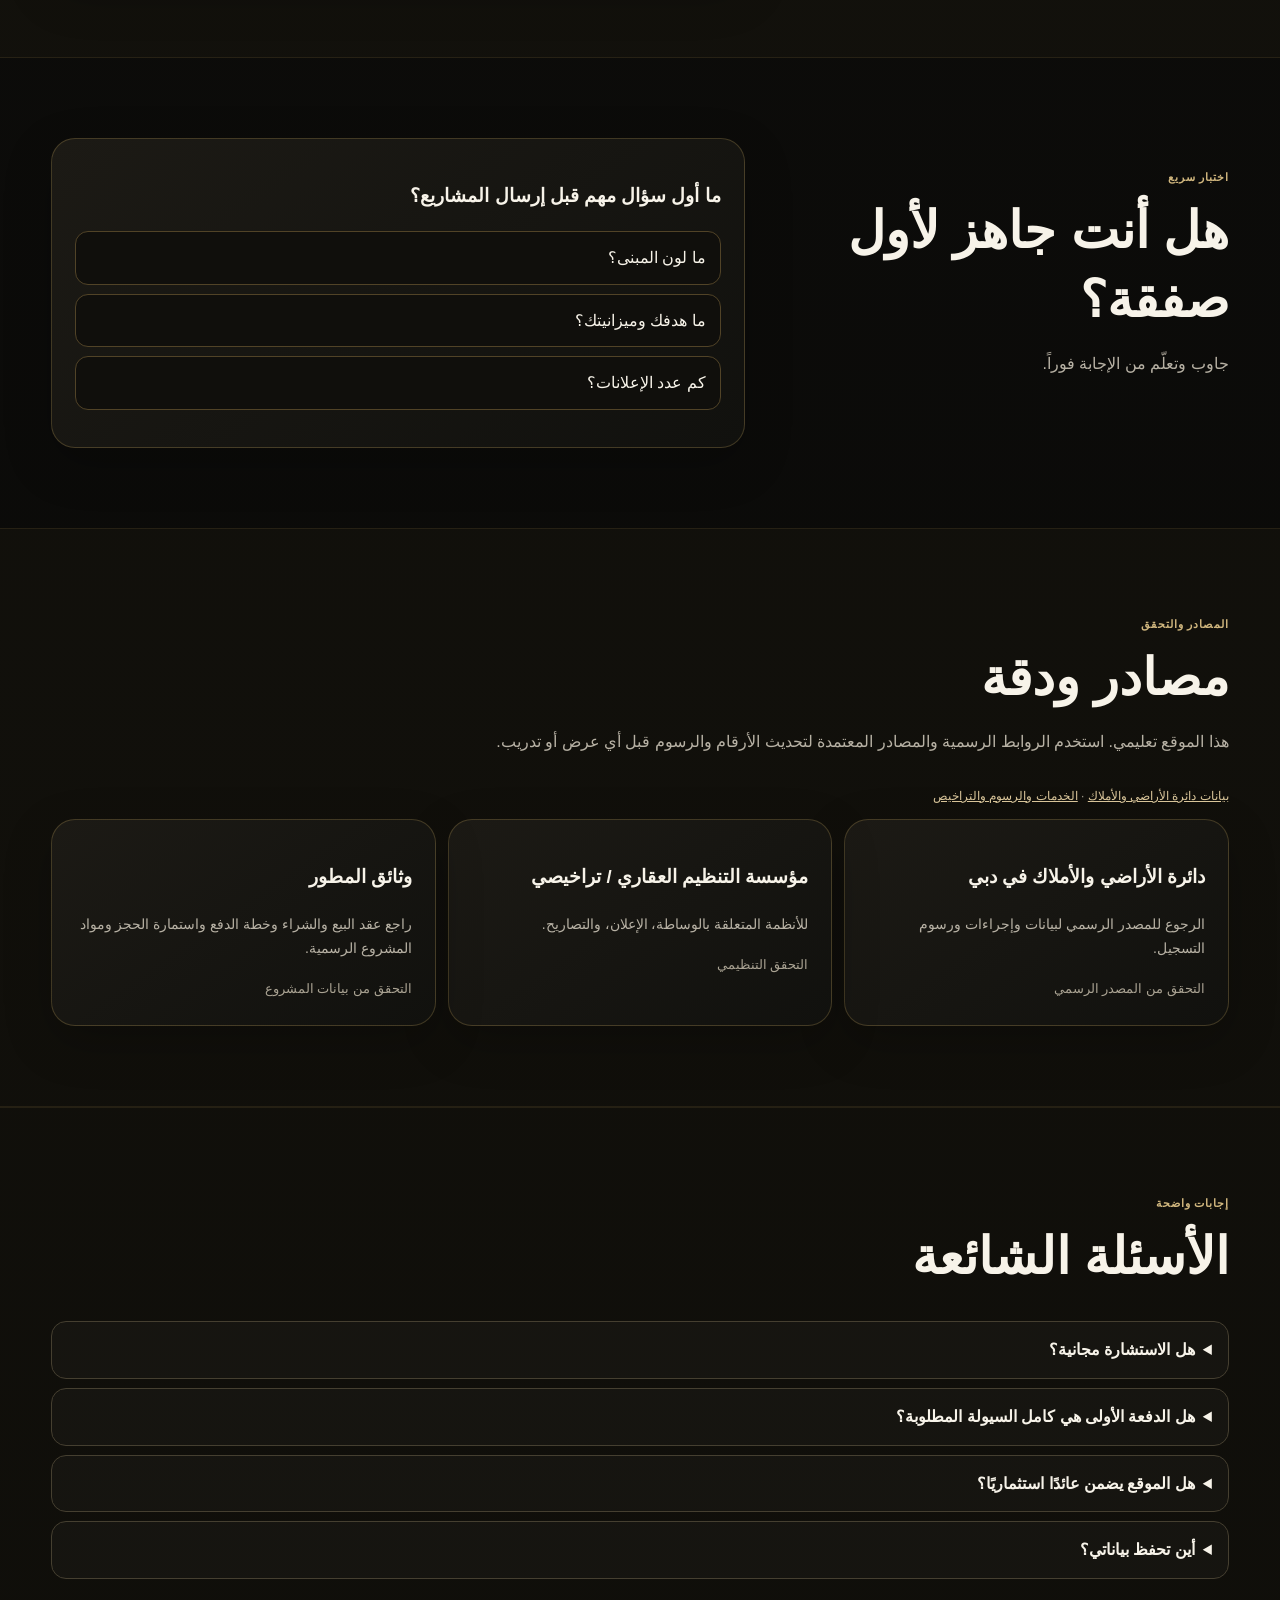
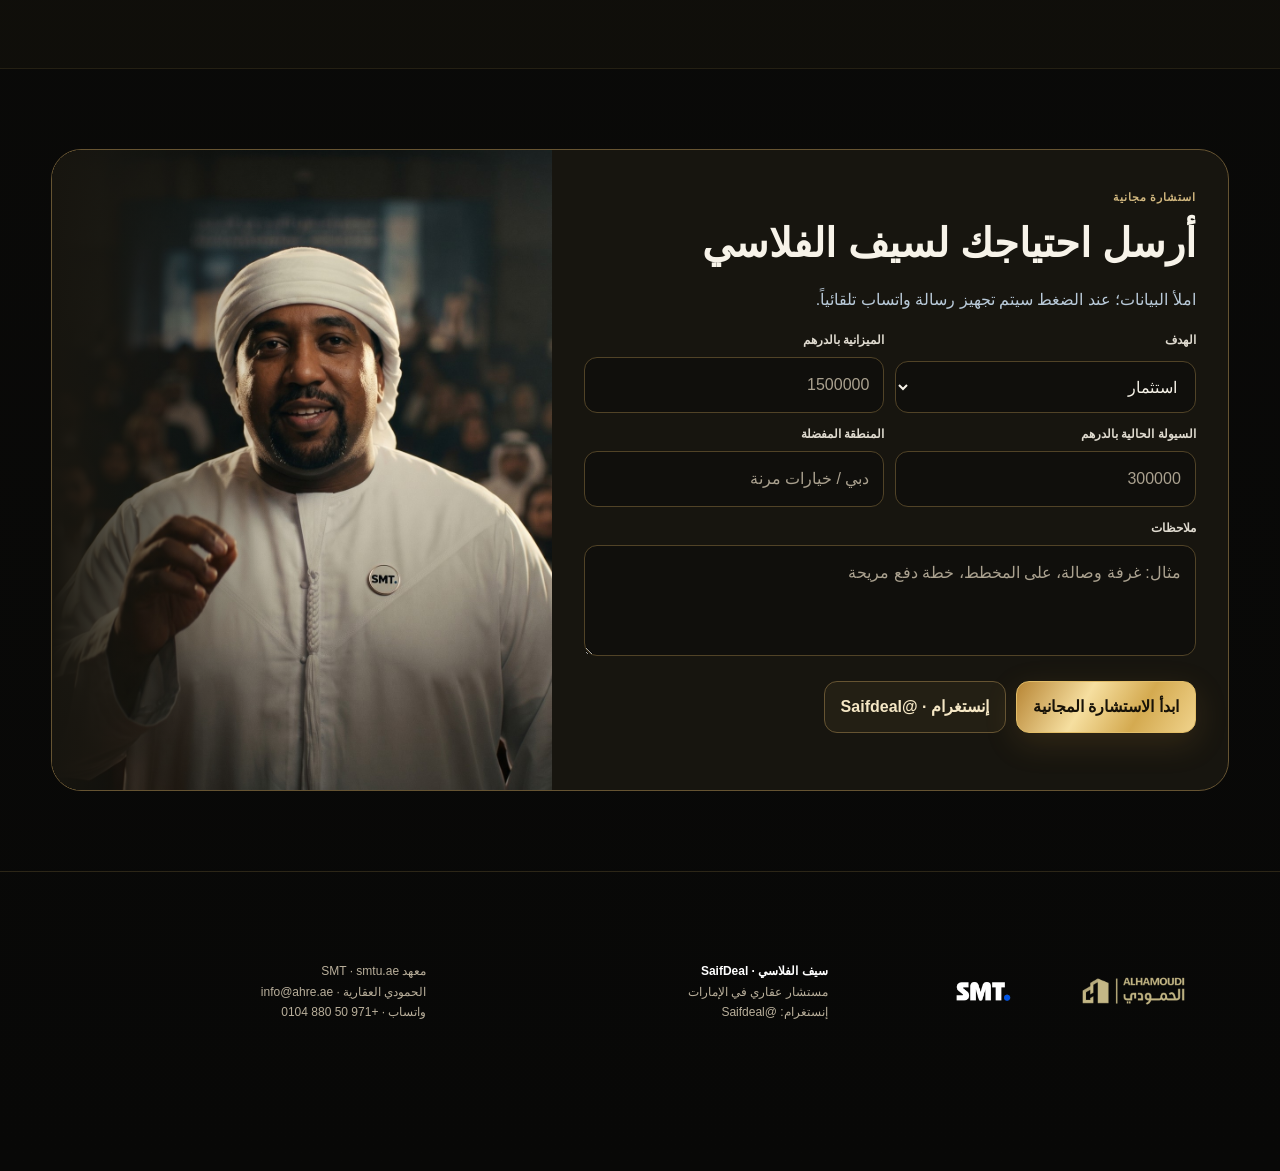
==== commit 4c1e05aa: "Style Arabic and English pages with dark charcoal and gold gradients" ====
--- a/index.html
+++ b/index.html
@@ -4,7 +4,7 @@
 <meta charset="utf-8">
 <meta name="viewport" content="width=device-width,initial-scale=1,viewport-fit=cover">
 <meta name="description" content="دليل وسيط العقارات في دبي — منصة تفاعلية من SMT Institute وAl Hamoudi Real Estate مع المستشار العقاري سيف الفلاسي.">
-<meta name="theme-color" content="#050b13">
+<meta name="theme-color" content="#080807">
 <meta property="og:title" content="Dubai Broker Starter Kit | Saif Alfalasi">
 <meta property="og:description" content="دليل شامل للوسيط العقاري في دبي: السوق، DLD/RERA، الإغلاق، الحاسبة، المطورون، AI، وقائمة التنفيذ.">
 <link rel="icon" type="image/png" href="[data-uri]">
@@ -16,101 +16,101 @@
 <title>دليل الوسيط العقاري في دبي | سيف الفلاسي</title>
 <style>
 :root{
- --bg:#050b13;--bg2:#08121f;--panel:#0c1928;--panel2:#102238;--line:#243a51;
- --text:#f6f8fb;--muted:#9aadc1;--blue:#176cff;--cyan:#52d6ff;--gold:#d6be73;
+ --bg:#0d0b07;--bg2:#15120c;--panel:#1c1810;--panel2:#272216;--line:#453f30;
+ --text:#faf9f7;--muted:#b7b1a4;--blue:#c3a053;--cyan:#d2b87f;--gold:#d6be73;
  --green:#25d366;--orange:#ff8c2d;--shadow:0 26px 80px rgba(0,0,0,.34);
  --r:24px;--max:1240px;
 }
 *{box-sizing:border-box}html{scroll-behavior:smooth}
 body{margin:0;font-family:Inter,Arial,Tahoma,sans-serif;color:var(--text);background:
-radial-gradient(circle at 80% 4%,rgba(23,108,255,.14),transparent 24%),
-linear-gradient(180deg,#030810,#07111d 44%,#050b13);line-height:1.72;overflow-x:hidden}
+radial-gradient(circle at 80% 4%,rgba(195,160,83,.14),transparent 24%),
+linear-gradient(180deg,#0b0905,#14110b 44%,#0d0b07);line-height:1.72;overflow-x:hidden}
 body:before{content:"";position:fixed;inset:0;pointer-events:none;opacity:.25;background-image:
 linear-gradient(rgba(255,255,255,.017) 1px,transparent 1px),linear-gradient(90deg,rgba(255,255,255,.017) 1px,transparent 1px);
 background-size:46px 46px;mask-image:linear-gradient(#000,transparent 80%)}
 a{color:inherit;text-decoration:none}button,input,select,textarea{font:inherit}img{display:block;max-width:100%}
 .container{width:min(var(--max),92%);margin:auto}
-.topline{border-bottom:1px solid rgba(255,255,255,.05);background:#050d16;color:#9cb1c5;font-size:11px}
+.topline{border-bottom:1px solid rgba(255,255,255,.05);background:#0f0d08;color:#bab4a7;font-size:11px}
 .topline .container{display:flex;justify-content:space-between;gap:20px;padding:7px 0}
-header{position:sticky;top:0;z-index:70;background:rgba(5,11,19,.82);backdrop-filter:blur(18px);border-bottom:1px solid rgba(255,255,255,.07)}
+header{position:sticky;top:0;z-index:70;background:rgba(13,11,7,.82);backdrop-filter:blur(18px);border-bottom:1px solid rgba(255,255,255,.07)}
 .nav{min-height:82px;display:grid;grid-template-columns:auto 1fr auto;align-items:center;gap:26px}
 .brandlock{display:flex;align-items:center;gap:12px}
 .brandlock .ahre{width:158px;height:54px;object-fit:contain}
-.brandlock .divider{width:1px;height:38px;background:#394a59}
+.brandlock .divider{width:1px;height:38px;background:#514c41}
 .brandlock .smt{width:72px;height:46px;object-fit:contain}
 .navlinks{display:flex;justify-content:center;align-items:center;gap:18px}
-.navlinks a{font-size:12px;color:#bed0df;transition:.2s}.navlinks a:hover{color:#fff}
+.navlinks a{font-size:12px;color:#d6d2c7;transition:.2s}.navlinks a:hover{color:#fff}
 .navact{display:flex;gap:9px;align-items:center}
 .btn{display:inline-flex;align-items:center;justify-content:center;gap:8px;padding:11px 16px;border-radius:13px;border:1px solid transparent;font-weight:900;cursor:pointer;transition:.2s}
-.btn:hover{transform:translateY(-2px)}.btn-blue{background:linear-gradient(135deg,#176cff,#179de6);color:#fff;box-shadow:0 12px 32px rgba(23,108,255,.24)}
-.btn-wa{background:var(--green);color:#073416;box-shadow:0 12px 30px rgba(37,211,102,.18)}.btn-glass{background:rgba(255,255,255,.035);border-color:#30465d;color:#fff}
+.btn:hover{transform:translateY(-2px)}.btn-blue{background:linear-gradient(135deg,#c3a053,#b0914d);color:#fff;box-shadow:0 12px 32px rgba(195,160,83,.24)}
+.btn-wa{background:var(--green);color:#073416;box-shadow:0 12px 30px rgba(37,211,102,.18)}.btn-glass{background:rgba(255,255,255,.035);border-color:#514b3c;color:#fff}
 .hero{position:relative;min-height:770px;display:flex;align-items:center;padding:68px 0 52px;overflow:hidden}
-.hero-bg{position:absolute;inset:0;background:linear-gradient(90deg,rgba(3,8,16,.99),rgba(3,8,16,.92) 43%,rgba(3,8,16,.35) 74%,rgba(3,8,16,.72)),
+.hero-bg{position:absolute;inset:0;background:linear-gradient(90deg,rgba(11,9,5,.99),rgba(11,9,5,.92) 43%,rgba(11,9,5,.35) 74%,rgba(11,9,5,.72)),
 url('[data-uri]') center/cover no-repeat}
-.hero-bg:after{content:"";position:absolute;inset:0;background:linear-gradient(180deg,transparent 60%,#050b13)}
+.hero-bg:after{content:"";position:absolute;inset:0;background:linear-gradient(180deg,transparent 60%,#0d0b07)}
 .hero .container{position:relative;z-index:2}
 .hero-grid{display:grid;grid-template-columns:1.02fr .98fr;gap:52px;align-items:center}
-.eyebrow{display:inline-flex;align-items:center;gap:8px;border:1px solid rgba(82,214,255,.25);background:rgba(82,214,255,.06);padding:7px 12px;border-radius:999px;color:var(--cyan);font-size:12px;font-weight:900}
+.eyebrow{display:inline-flex;align-items:center;gap:8px;border:1px solid rgba(210,184,127,.25);background:rgba(210,184,127,.06);padding:7px 12px;border-radius:999px;color:var(--cyan);font-size:12px;font-weight:900}
 .eyebrow i{width:7px;height:7px;border-radius:50%;background:var(--gold);box-shadow:0 0 16px var(--gold)}
 h1{font-size:clamp(45px,5.9vw,80px);line-height:1.04;letter-spacing:-2.3px;margin:18px 0}
-.gradient{background:linear-gradient(90deg,#fff,#7ce5ff,#2aa8ff);-webkit-background-clip:text;color:transparent}
-.hero p{max-width:720px;font-size:18px;color:#c3d1df}
+.gradient{background:linear-gradient(90deg,#fff,#ddc99e,#c8a861);-webkit-background-clip:text;color:transparent}
+.hero p{max-width:720px;font-size:18px;color:#d8d4ca}
 .hero-actions{display:flex;gap:10px;flex-wrap:wrap;margin:25px 0}
 .trust{display:grid;grid-template-columns:repeat(3,1fr);gap:10px;margin-top:22px}
-.trust div{padding:14px;border-radius:16px;border:1px solid rgba(255,255,255,.10);background:rgba(5,11,19,.58);backdrop-filter:blur(10px)}
-.trust strong{display:block;font-size:20px}.trust span{font-size:11px;color:#90a6bc}
+.trust div{padding:14px;border-radius:16px;border:1px solid rgba(255,255,255,.10);background:rgba(13,11,7,.58);backdrop-filter:blur(10px)}
+.trust strong{display:block;font-size:20px}.trust span{font-size:11px;color:#b1aa9b}
 .portraitwrap{position:relative}
-.portrait{aspect-ratio:1/1;border-radius:30px;overflow:hidden;border:1px solid rgba(255,255,255,.13);box-shadow:var(--shadow);background:#0b1725}
+.portrait{aspect-ratio:1/1;border-radius:30px;overflow:hidden;border:1px solid rgba(255,255,255,.13);box-shadow:var(--shadow);background:#1a160f}
 .portrait img{width:100%;height:100%;object-fit:cover}
-.partnerplate{position:absolute;bottom:18px;right:18px;left:18px;display:grid;grid-template-columns:1fr auto;gap:16px;align-items:center;padding:14px 16px;border-radius:18px;background:rgba(3,9,16,.82);backdrop-filter:blur(16px);border:1px solid rgba(255,255,255,.12)}
-.partnerplate strong{display:block}.partnerplate small{display:block;color:#99afc4}
+.partnerplate{position:absolute;bottom:18px;right:18px;left:18px;display:grid;grid-template-columns:1fr auto;gap:16px;align-items:center;padding:14px 16px;border-radius:18px;background:rgba(11,9,5,.82);backdrop-filter:blur(16px);border:1px solid rgba(255,255,255,.12)}
+.partnerplate strong{display:block}.partnerplate small{display:block;color:#b9b2a4}
 .section{padding:80px 0}.section.alt{background:rgba(255,255,255,.018);border-top:1px solid rgba(255,255,255,.05);border-bottom:1px solid rgba(255,255,255,.05)}
 .head{max-width:800px;margin-bottom:30px}.kicker{font-size:11px;color:var(--cyan);font-weight:1000;letter-spacing:.9px;text-transform:uppercase}
 h2{font-size:clamp(33px,4vw,52px);line-height:1.15;margin:7px 0 11px}.head p{color:var(--muted);font-size:16px}
-.card{background:linear-gradient(180deg,rgba(16,34,56,.95),rgba(8,22,37,.96));border:1px solid var(--line);border-radius:var(--r);padding:23px;box-shadow:0 16px 48px rgba(0,0,0,.14)}
+.card{background:linear-gradient(180deg,rgba(39,34,22,.95),rgba(25,21,13,.96));border:1px solid var(--line);border-radius:var(--r);padding:23px;box-shadow:0 16px 48px rgba(0,0,0,.14)}
 .card p{color:var(--muted);font-size:14px}
-.icon{width:46px;height:46px;border-radius:14px;display:grid;place-items:center;color:var(--cyan);background:rgba(23,108,255,.11);border:1px solid rgba(82,214,255,.16)}
+.icon{width:46px;height:46px;border-radius:14px;display:grid;place-items:center;color:var(--cyan);background:rgba(195,160,83,.11);border:1px solid rgba(210,184,127,.16)}
 .icon svg{width:24px;height:24px}
 .summarygrid{display:grid;grid-template-columns:repeat(5,1fr);gap:12px}
 .summarygrid .card h3{font-size:17px;margin:13px 0 5px}.summarygrid .card p{margin:0}
-.brandbanner{display:grid;grid-template-columns:1fr auto 1fr;align-items:center;gap:30px;padding:24px 30px;border-radius:26px;border:1px solid #3a4650;background:linear-gradient(135deg,rgba(214,190,115,.08),rgba(23,108,255,.06))}
-.brandbanner img{margin:auto;object-fit:contain}.brandbanner .ahrebig{width:285px;max-height:120px}.brandbanner .smtbig{width:145px;max-height:110px}.brandbanner .x{font-size:28px;color:#566b7f;font-weight:300}
+.brandbanner{display:grid;grid-template-columns:1fr auto 1fr;align-items:center;gap:30px;padding:24px 30px;border-radius:26px;border:1px solid #4a4740;background:linear-gradient(135deg,rgba(214,190,115,.08),rgba(195,160,83,.06))}
+.brandbanner img{margin:auto;object-fit:contain}.brandbanner .ahrebig{width:285px;max-height:120px}.brandbanner .smtbig{width:145px;max-height:110px}.brandbanner .x{font-size:28px;color:#746e61;font-weight:300}
 .twocol{display:grid;grid-template-columns:1fr 1fr;gap:22px}
-.stats{display:grid;grid-template-columns:repeat(2,1fr);gap:11px}.stat{padding:18px;border-radius:16px;background:#081827;border:1px solid #213950}
-.stat strong{display:block;font-size:27px}.stat span{font-size:11px;color:#94aabd}
-.note{font-size:12px;color:#8299af;margin-top:12px}
+.stats{display:grid;grid-template-columns:repeat(2,1fr);gap:11px}.stat{padding:18px;border-radius:16px;background:#1a160e;border:1px solid #443d2d}
+.stat strong{display:block;font-size:27px}.stat span{font-size:11px;color:#b2ac9f}
+.note{font-size:12px;color:#a39d8e;margin-top:12px}
 .ecogrid{display:grid;grid-template-columns:repeat(3,1fr);gap:12px}
-.eco strong{font-size:18px}.eco span{display:inline-block;margin-top:8px;padding:4px 9px;border-radius:999px;background:#0a2034;color:#83dbff;font-size:10px;border:1px solid #234965}
+.eco strong{font-size:18px}.eco span{display:inline-block;margin-top:8px;padding:4px 9px;border-radius:999px;background:#231e12;color:#dfcca3;font-size:10px;border:1px solid #544a34}
 .process{display:grid;grid-template-columns:repeat(4,1fr);gap:12px;counter-reset:step}
 .step{position:relative;min-height:190px}.step:before{counter-increment:step;content:"0" counter(step);display:block;color:var(--cyan);font-size:12px;font-weight:1000;margin-bottom:10px}
 .step h3{font-size:19px;margin:0 0 5px}.step p{margin:0}
 .calcgrid{display:grid;grid-template-columns:.85fr 1.15fr;gap:24px}
 .formgrid{display:grid;grid-template-columns:1fr 1fr;gap:11px}.field{display:grid;gap:7px}.field.full{grid-column:1/-1}
-.field label{font-size:12px;color:#c7d7e7;font-weight:800}.field input,.field select,.field textarea{width:100%;padding:13px 14px;border-radius:13px;background:#071522;border:1px solid #2b435b;color:#fff;outline:none}
-.field input:focus,.field select:focus,.field textarea:focus{border-color:var(--blue);box-shadow:0 0 0 3px rgba(23,108,255,.08)}
-.results{display:grid;grid-template-columns:repeat(2,1fr);gap:10px;margin-top:14px}.result{padding:14px;border-radius:14px;background:#071522;border:1px solid #22394f}
-.result span{display:block;font-size:11px;color:#8da5ba}.result strong{font-size:18px}
-.devgrid{display:grid;grid-template-columns:repeat(4,1fr);gap:12px}.dev h3{margin:0 0 4px;font-size:18px}.dev small{color:#7fdcff}
+.field label{font-size:12px;color:#dfdacf;font-weight:800}.field input,.field select,.field textarea{width:100%;padding:13px 14px;border-radius:13px;background:#17140c;border:1px solid #4f4737;color:#fff;outline:none}
+.field input:focus,.field select:focus,.field textarea:focus{border-color:var(--blue);box-shadow:0 0 0 3px rgba(195,160,83,.08)}
+.results{display:grid;grid-template-columns:repeat(2,1fr);gap:10px;margin-top:14px}.result{padding:14px;border-radius:14px;background:#17140c;border:1px solid #433d2e}
+.result span{display:block;font-size:11px;color:#aea899}.result strong{font-size:18px}
+.devgrid{display:grid;grid-template-columns:repeat(4,1fr);gap:12px}.dev h3{margin:0 0 4px;font-size:18px}.dev small{color:#decba0}
 .gems{display:grid;grid-template-columns:.85fr 1.15fr;gap:22px;align-items:stretch}
 .mapvisual{min-height:430px;border-radius:28px;border:1px solid var(--line);background:
-radial-gradient(circle at 50% 50%,rgba(82,214,255,.12),transparent 38%),
-linear-gradient(135deg,#071421,#0b2135);position:relative;overflow:hidden}
-.mapvisual:before,.mapvisual:after{content:"";position:absolute;border:1px solid rgba(82,214,255,.13);border-radius:50%;inset:12%}.mapvisual:after{inset:27%}
-.pin{position:absolute;padding:7px 10px;border-radius:999px;background:#0d2e49;border:1px solid #2a6a8e;color:#bfeeff;font-size:11px;box-shadow:0 8px 20px rgba(0,0,0,.2)}
+radial-gradient(circle at 50% 50%,rgba(210,184,127,.12),transparent 38%),
+linear-gradient(135deg,#16130c,#241e13);position:relative;overflow:hidden}
+.mapvisual:before,.mapvisual:after{content:"";position:absolute;border:1px solid rgba(210,184,127,.13);border-radius:50%;inset:12%}.mapvisual:after{inset:27%}
+.pin{position:absolute;padding:7px 10px;border-radius:999px;background:#312918;border:1px solid #746544;color:#eee5d0;font-size:11px;box-shadow:0 8px 20px rgba(0,0,0,.2)}
 .p1{top:18%;left:18%}.p2{top:48%;left:55%}.p3{bottom:18%;left:20%}.p4{bottom:28%;right:12%}
 .accordion details,.faq details{border:1px solid var(--line);border-radius:15px;background:rgba(255,255,255,.025);padding:14px 16px;margin-bottom:9px}summary{cursor:pointer;font-weight:900}
 details p{color:var(--muted);font-size:13px;margin:9px 0 0}
 .segmentgrid,.toolgrid,.glossarygrid{display:grid;grid-template-columns:repeat(3,1fr);gap:12px}
 .segment h3,.tool h3,.gloss h3{margin:0 0 5px;font-size:17px}.tool .icon{margin-bottom:12px}
-.mistakebox{display:grid;grid-template-columns:auto 1fr auto;gap:18px;align-items:center}.circle{width:42px;height:42px;border-radius:50%;border:1px solid #34516d;background:#0a1928;color:#fff;cursor:pointer}
+.mistakebox{display:grid;grid-template-columns:auto 1fr auto;gap:18px;align-items:center}.circle{width:42px;height:42px;border-radius:50%;border:1px solid #5e5643;background:#1b180f;color:#fff;cursor:pointer}
 .mistakecontent{text-align:center;padding:10px}.mistakecontent h3{font-size:24px;margin:0 0 7px}.mistakecontent p{margin:auto;max-width:700px}
-.search{margin-bottom:16px}.search input{width:100%;padding:14px 16px;border-radius:14px;background:#071522;border:1px solid #2b435b;color:#fff;outline:none}
-.checklayout{display:grid;grid-template-columns:.8fr 1.2fr;gap:22px}.progress{height:9px;border-radius:999px;background:#071522;overflow:hidden;margin:15px 0 8px}.progress span{display:block;height:100%;width:0;background:linear-gradient(90deg,var(--blue),var(--cyan));transition:.3s}
+.search{margin-bottom:16px}.search input{width:100%;padding:14px 16px;border-radius:14px;background:#17140c;border:1px solid #4f4737;color:#fff;outline:none}
+.checklayout{display:grid;grid-template-columns:.8fr 1.2fr;gap:22px}.progress{height:9px;border-radius:999px;background:#17140c;overflow:hidden;margin:15px 0 8px}.progress span{display:block;height:100%;width:0;background:linear-gradient(90deg,var(--blue),var(--cyan));transition:.3s}
 .checks{display:grid;gap:9px}.check{display:flex;gap:10px;padding:12px;border-radius:13px;border:1px solid rgba(255,255,255,.07);background:rgba(255,255,255,.022)}.check input{margin-top:5px;accent-color:var(--blue)}.check small{display:block;color:var(--muted)}
-.quiz{display:grid;grid-template-columns:.8fr 1.2fr;gap:22px;align-items:center}.answers{display:grid;gap:9px}.answer{text-align:right;padding:12px 14px;border:1px solid #2a435c;border-radius:13px;background:#071522;color:#fff;cursor:pointer}.answer:hover{border-color:#3478ad}.answer.correct{border-color:#2ead68;background:rgba(46,173,104,.12)}.answer.wrong{border-color:#d25b5b;background:rgba(210,91,91,.1)}
-.consult{display:grid;grid-template-columns:1.15fr .85fr;overflow:hidden;border-radius:30px;border:1px solid #2a5678;background:#0a1a2b}.consultcopy{padding:32px}.consultimg{background:url('[data-uri]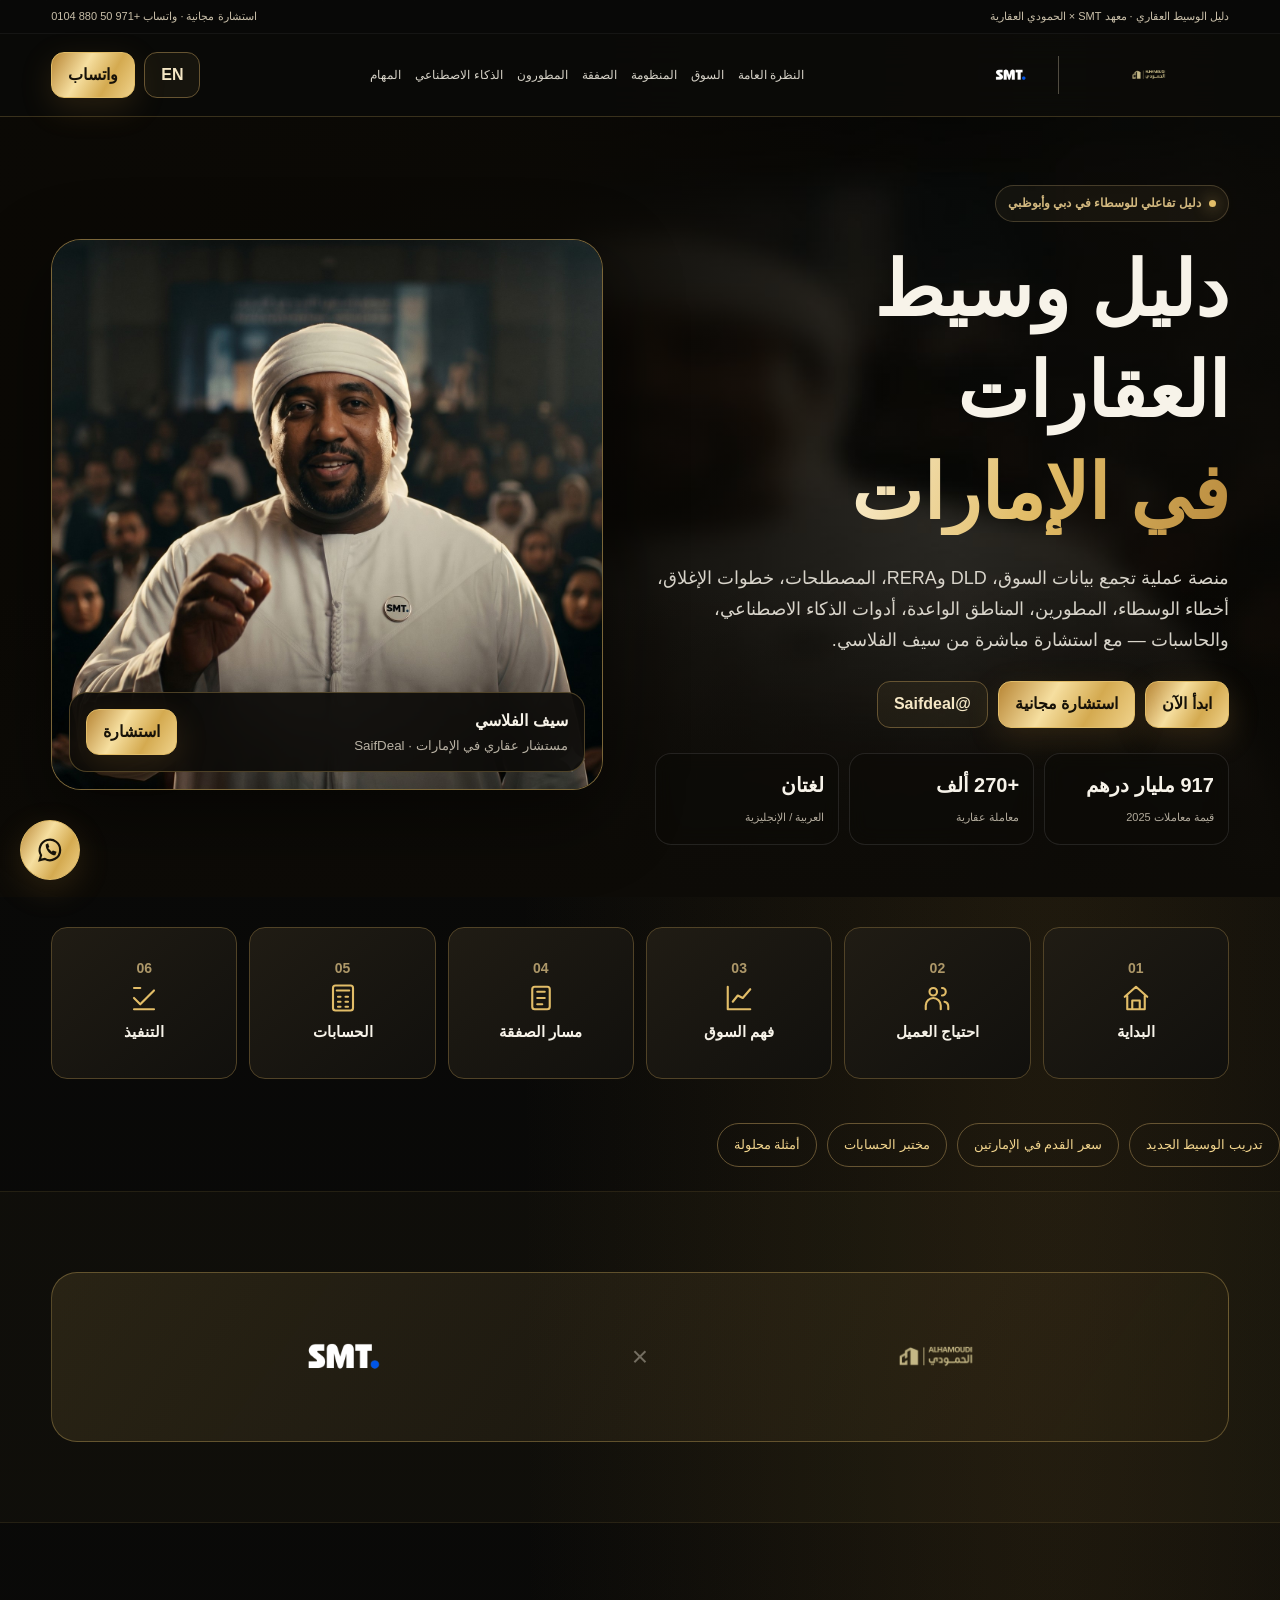
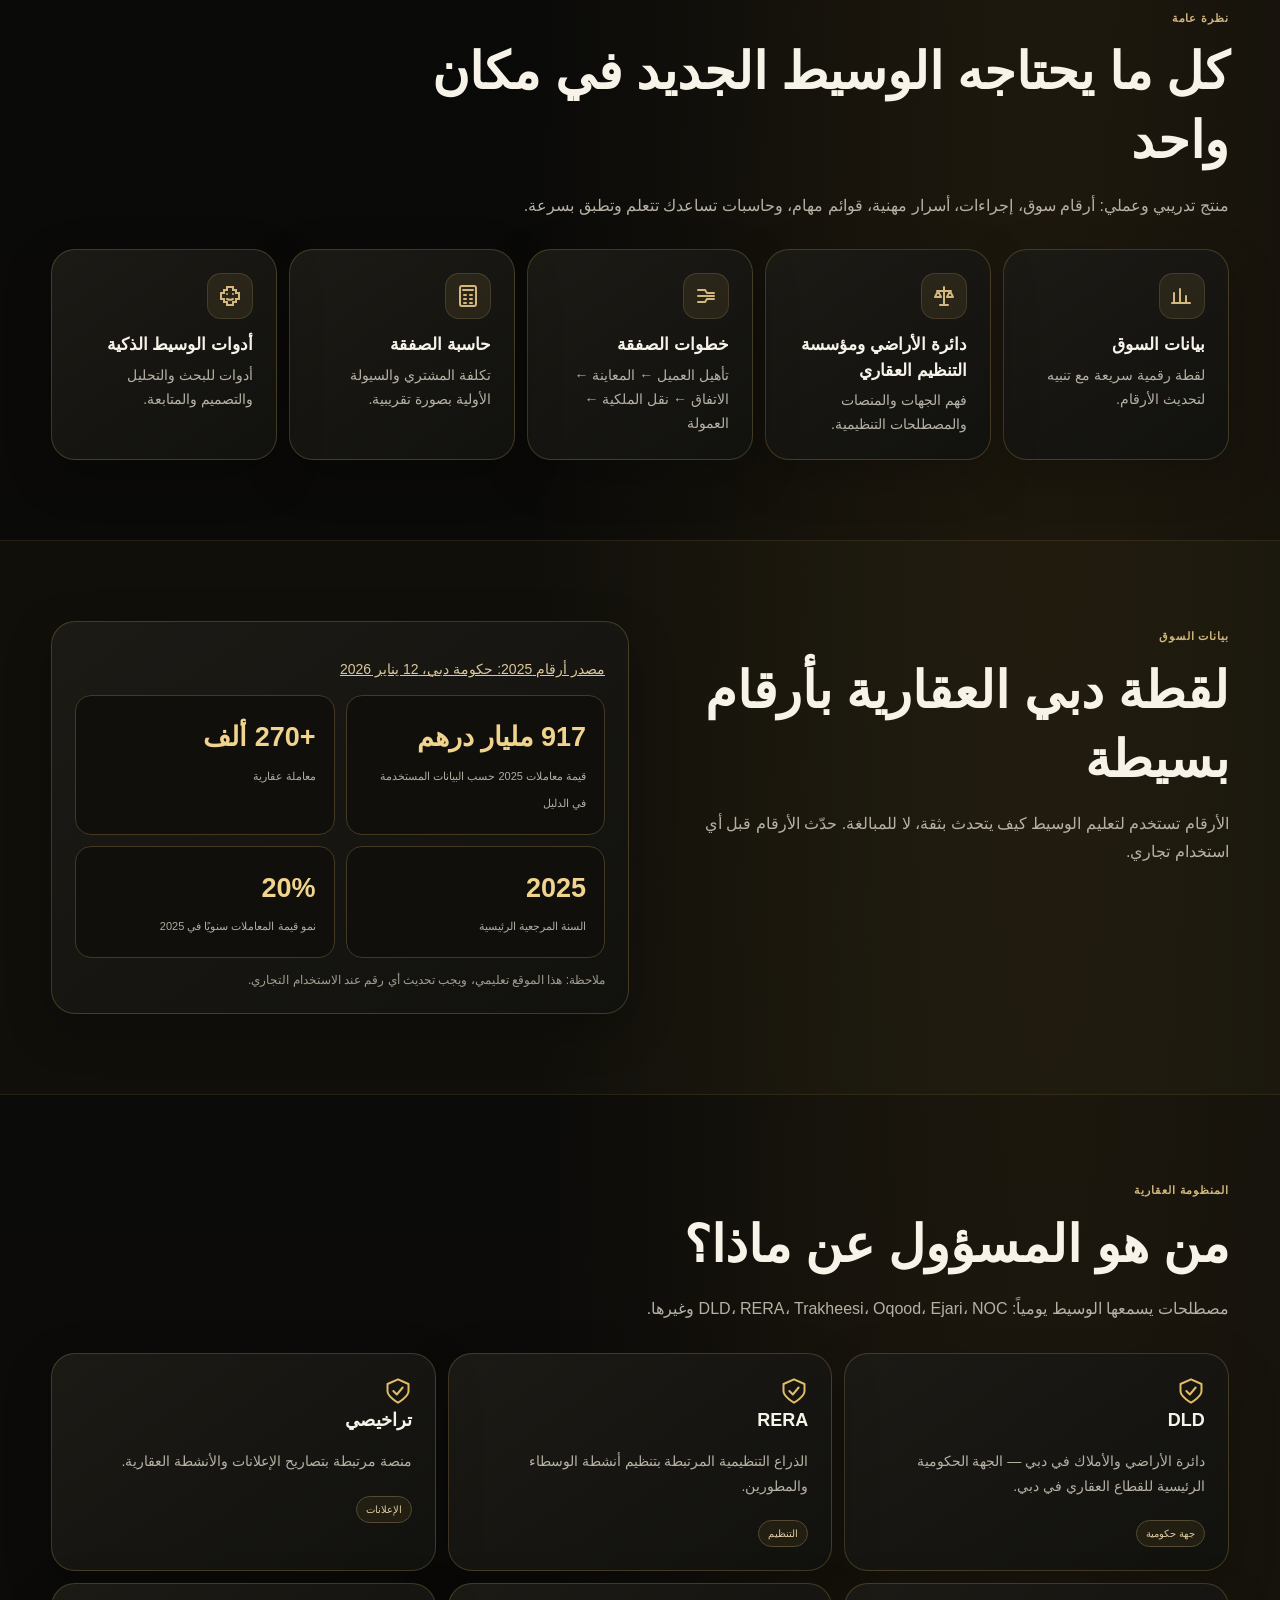
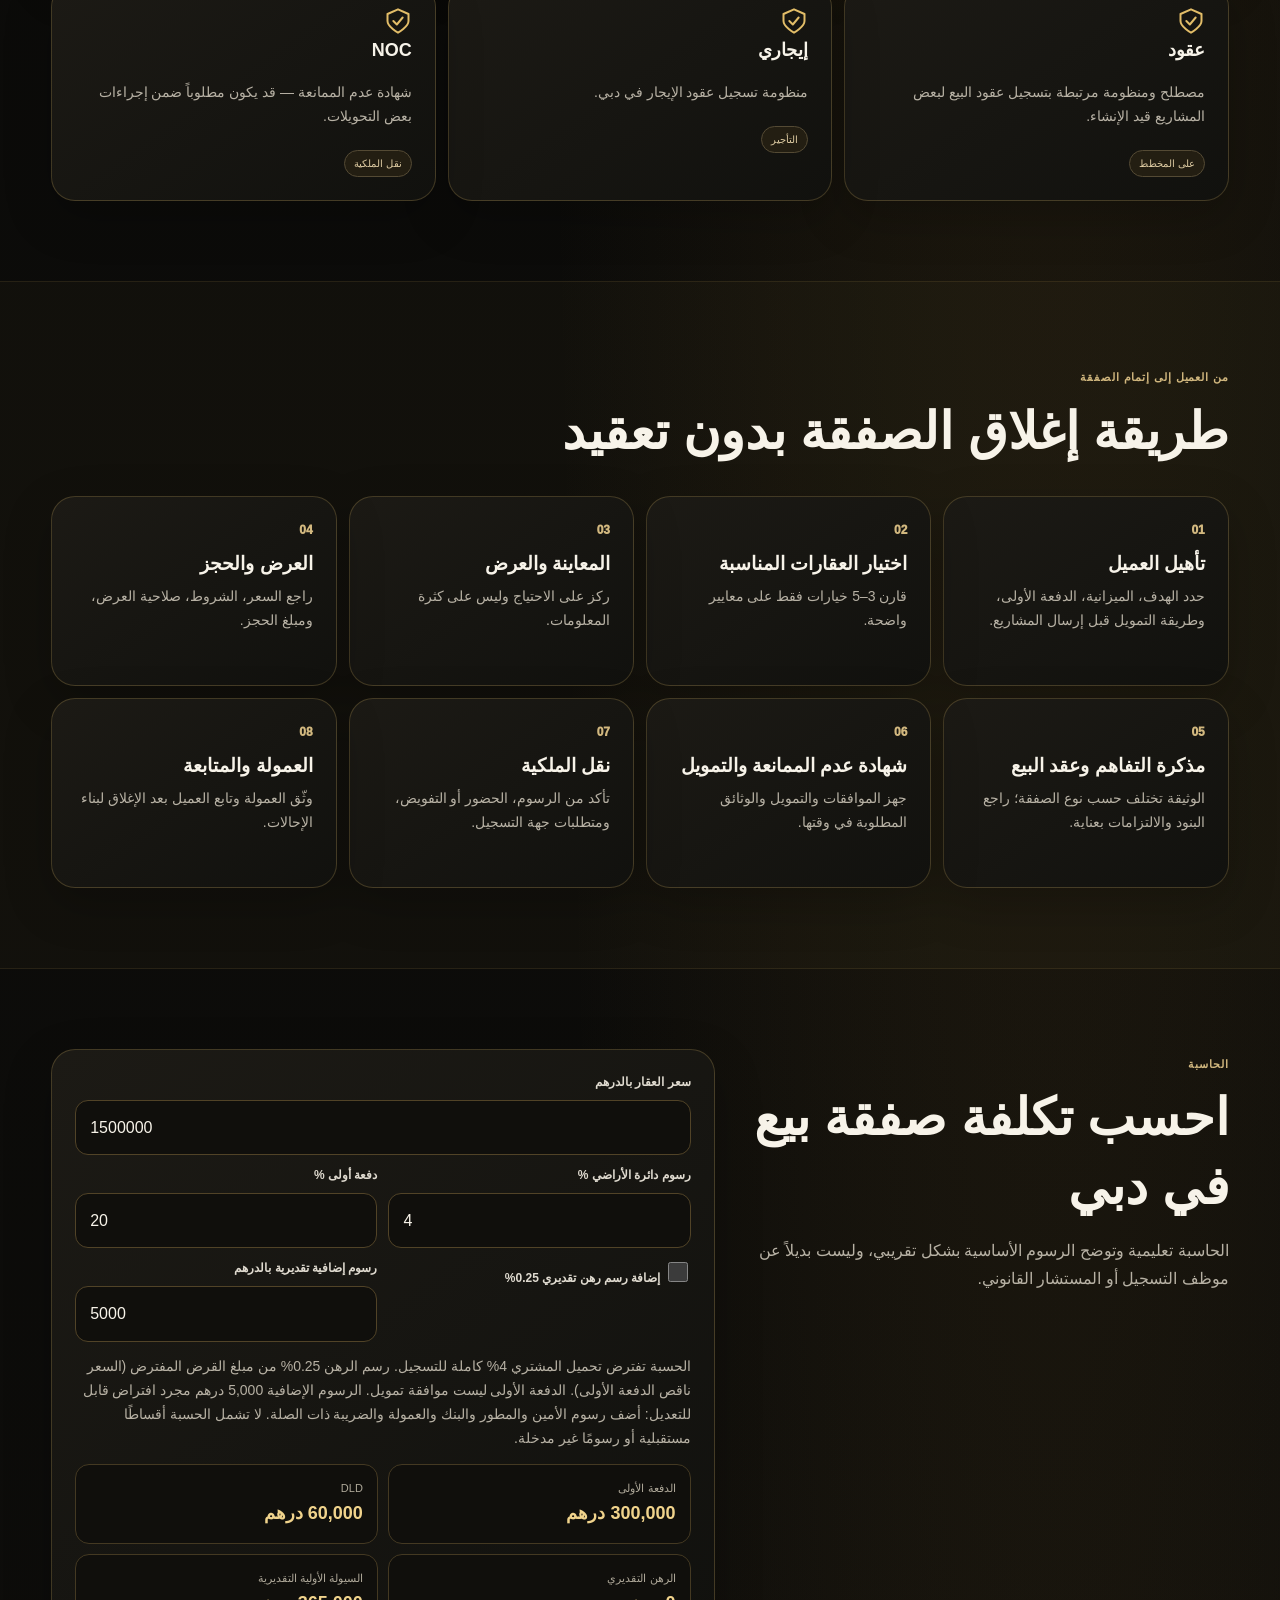
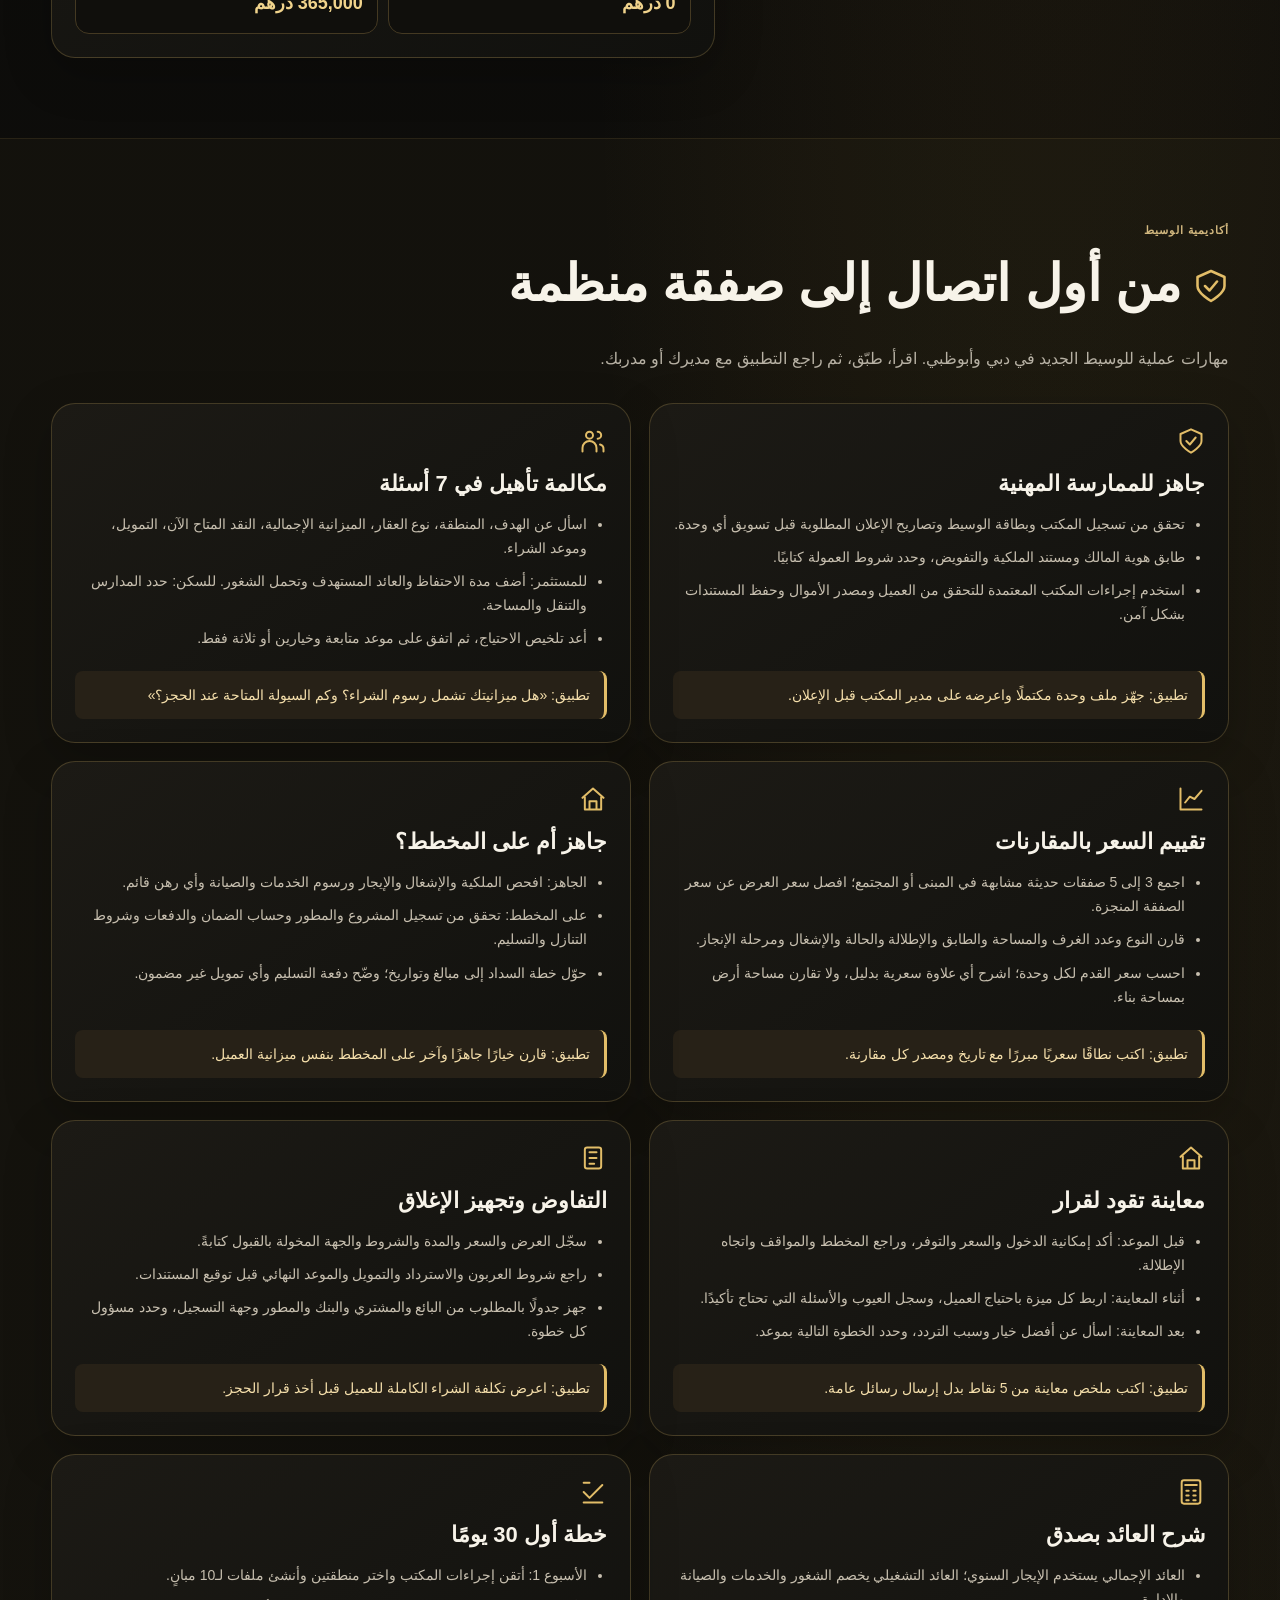
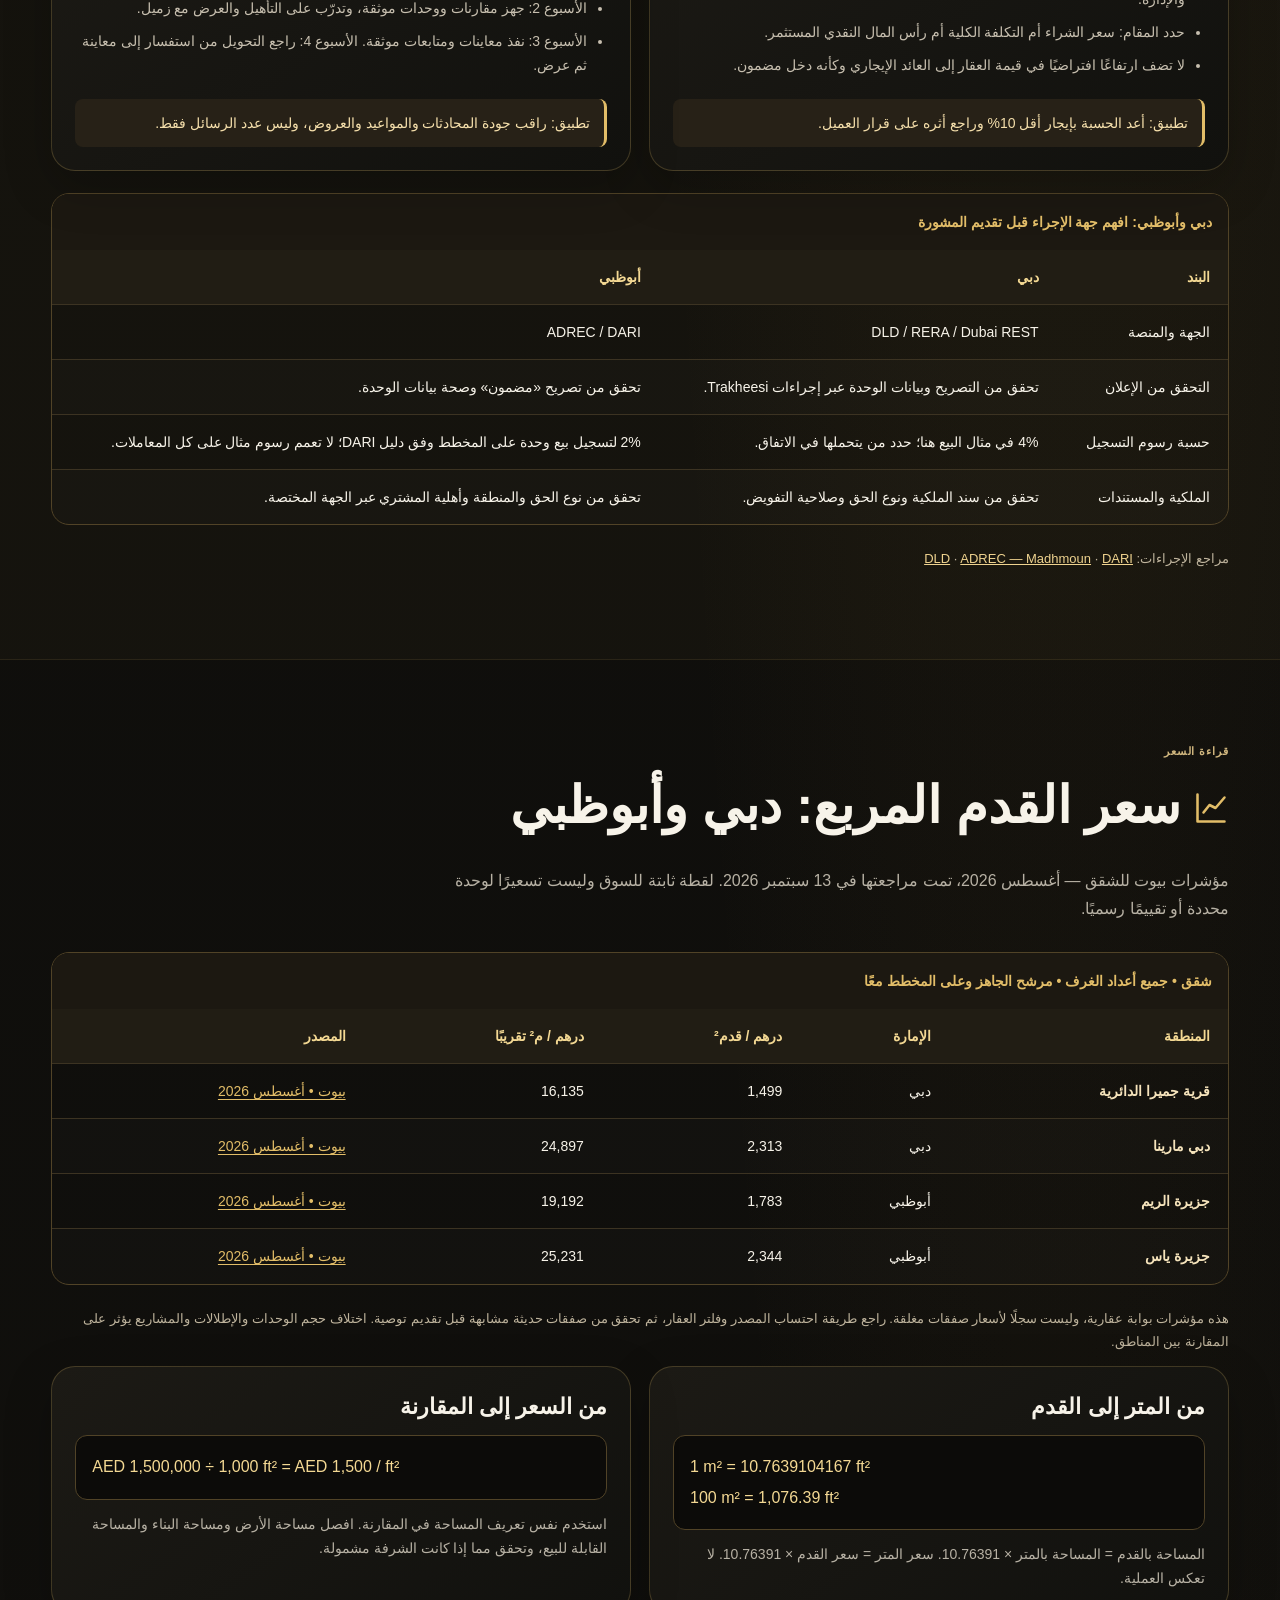
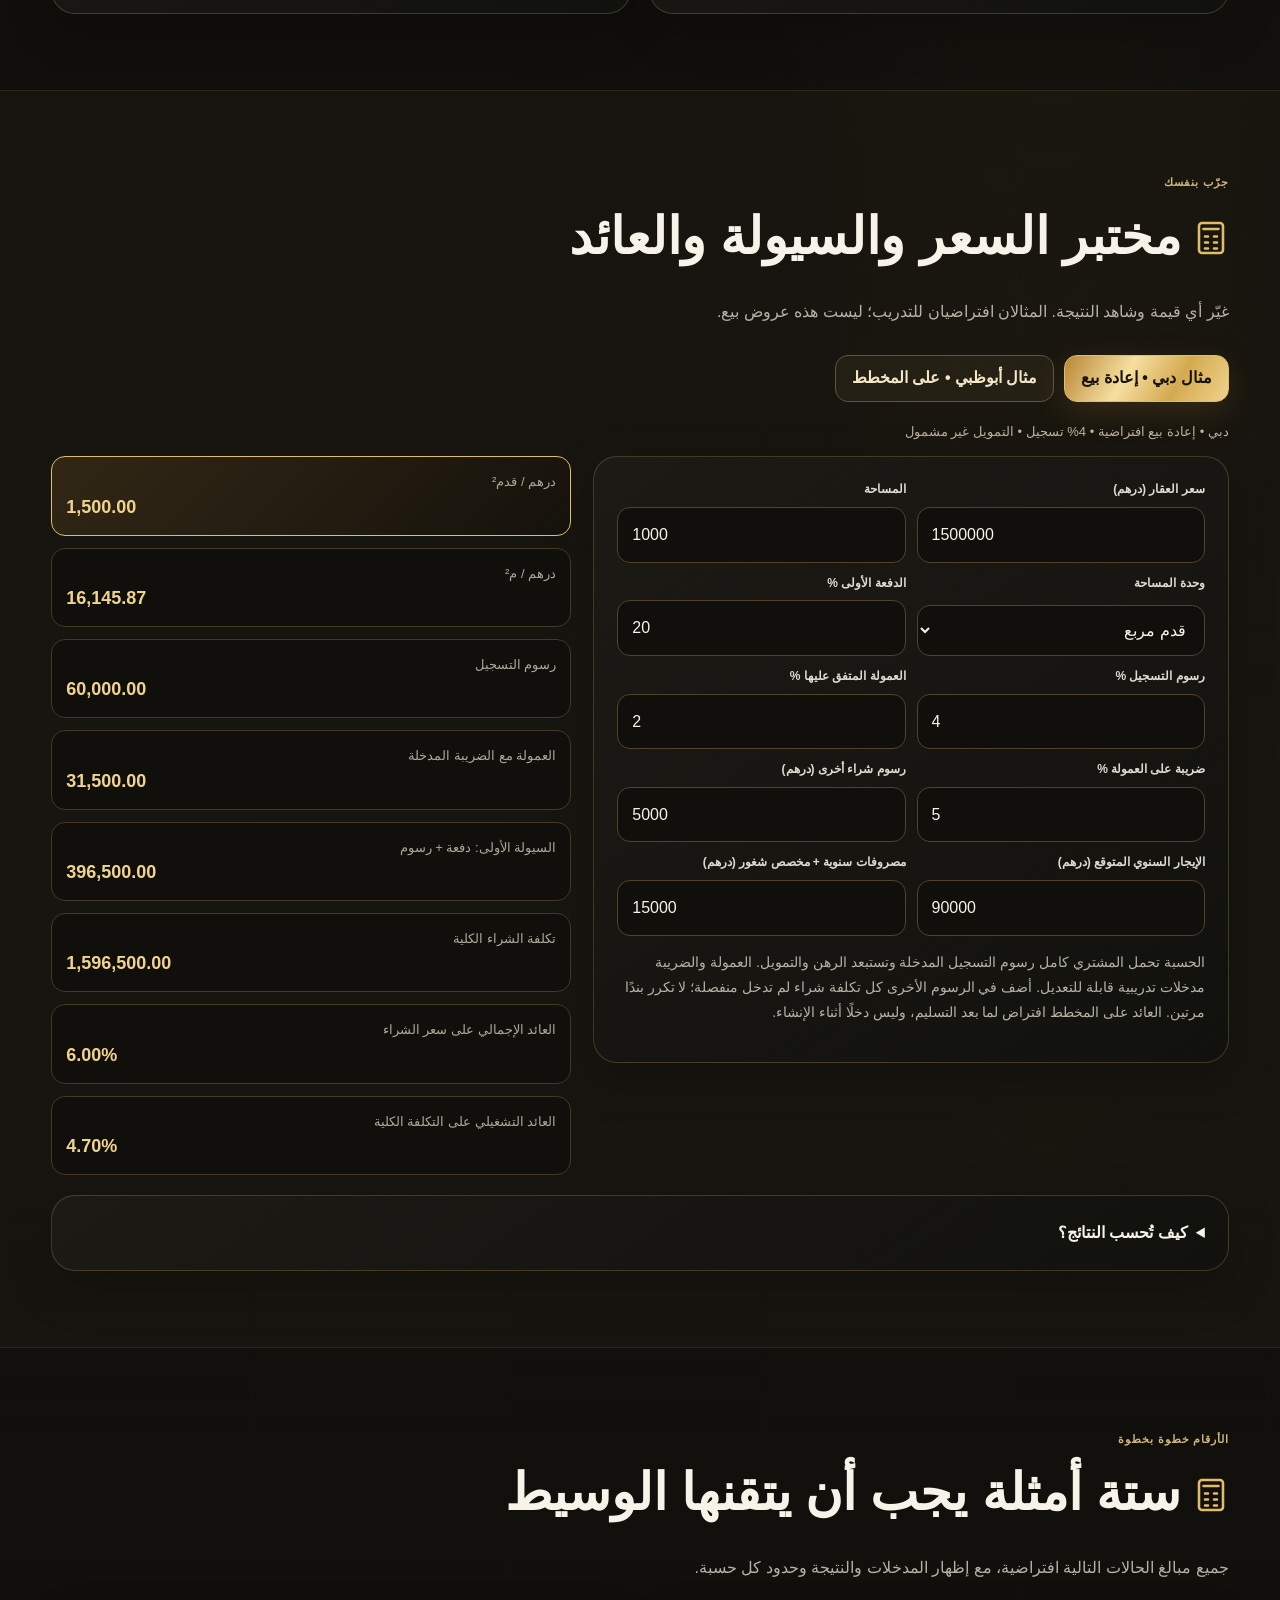
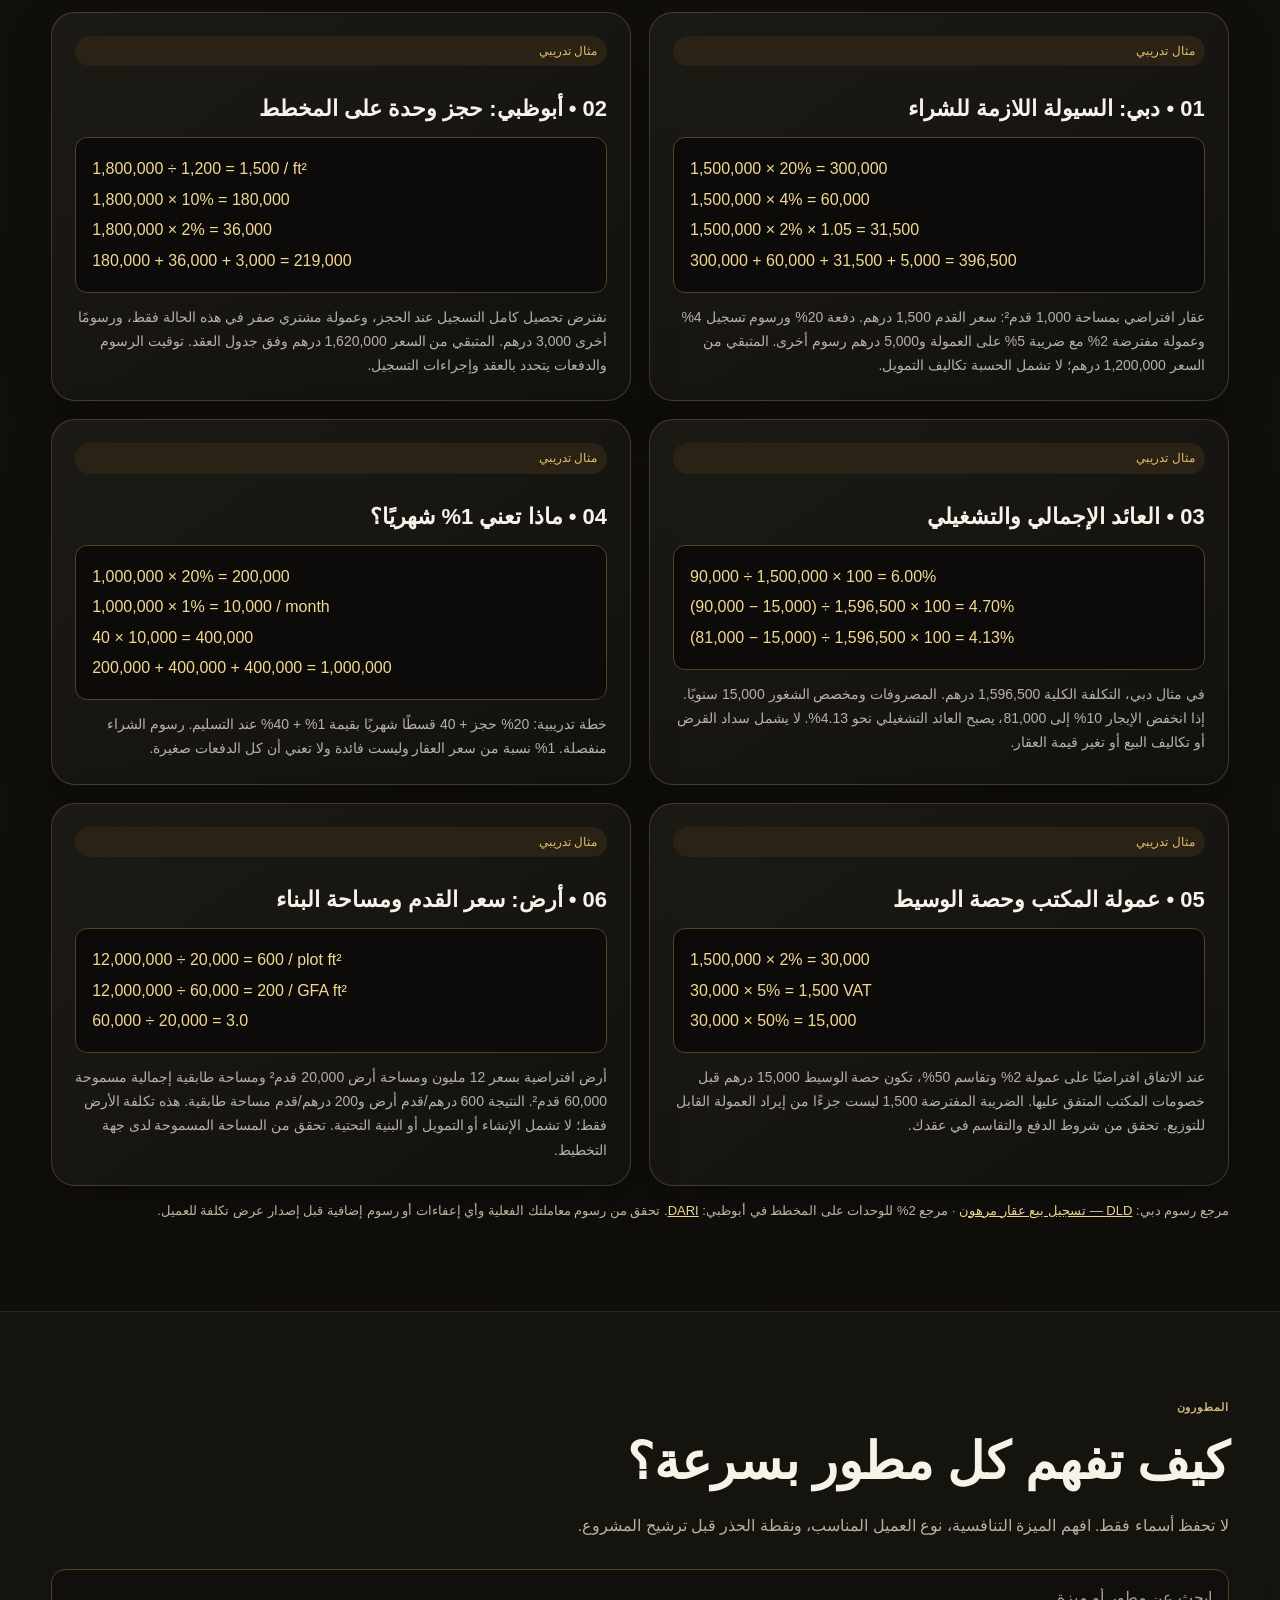
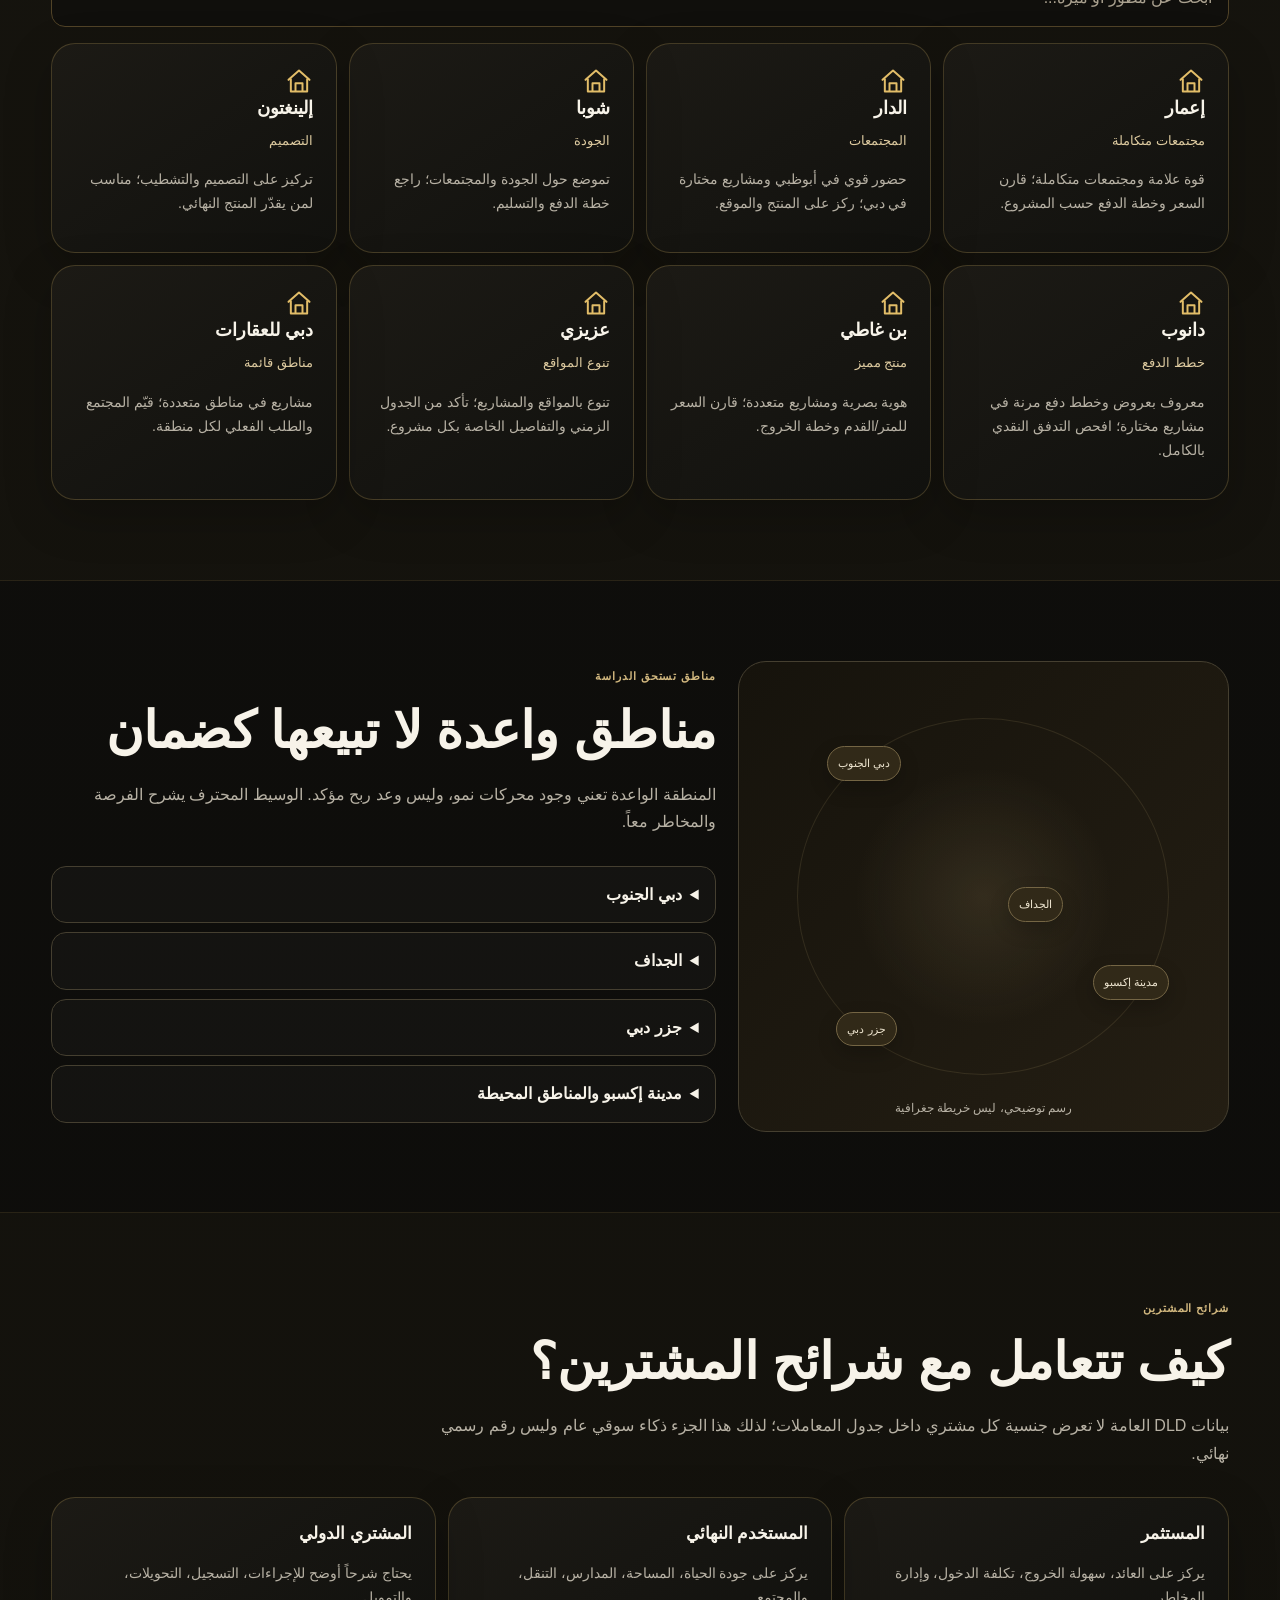
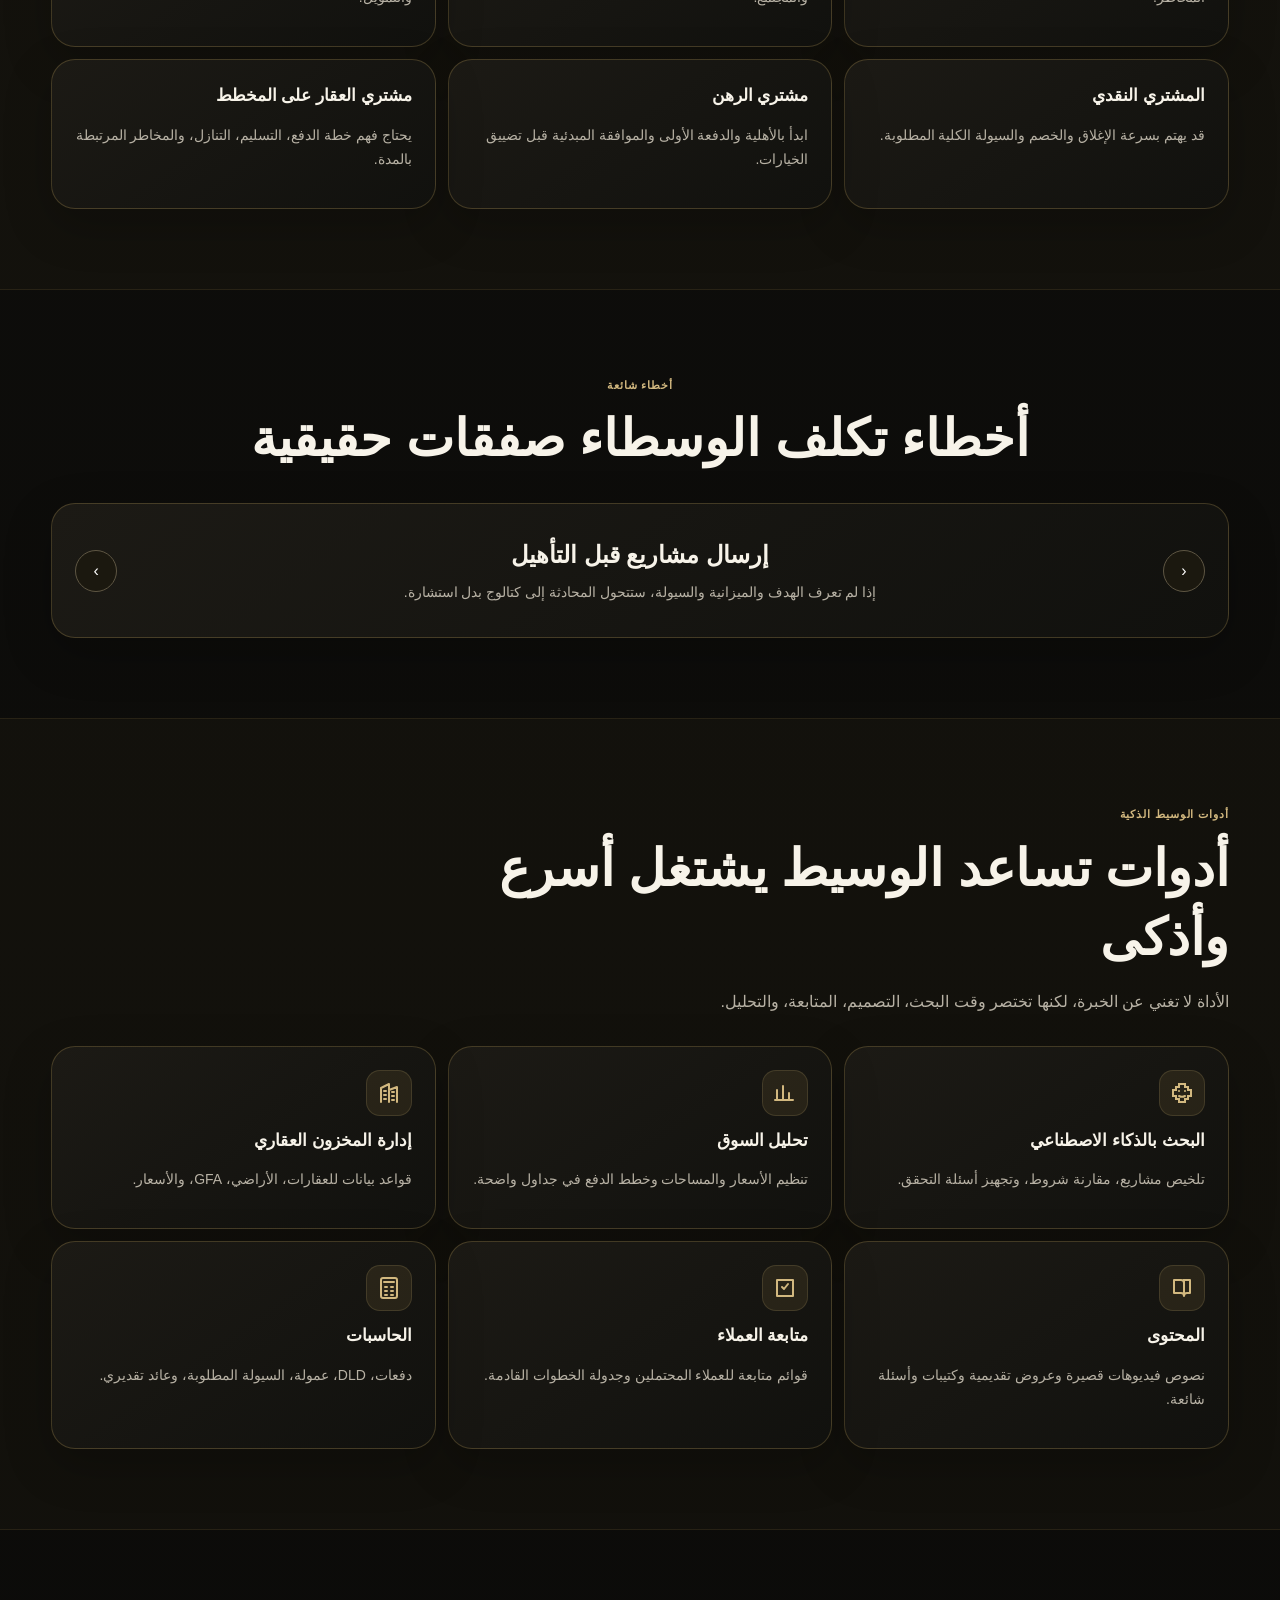
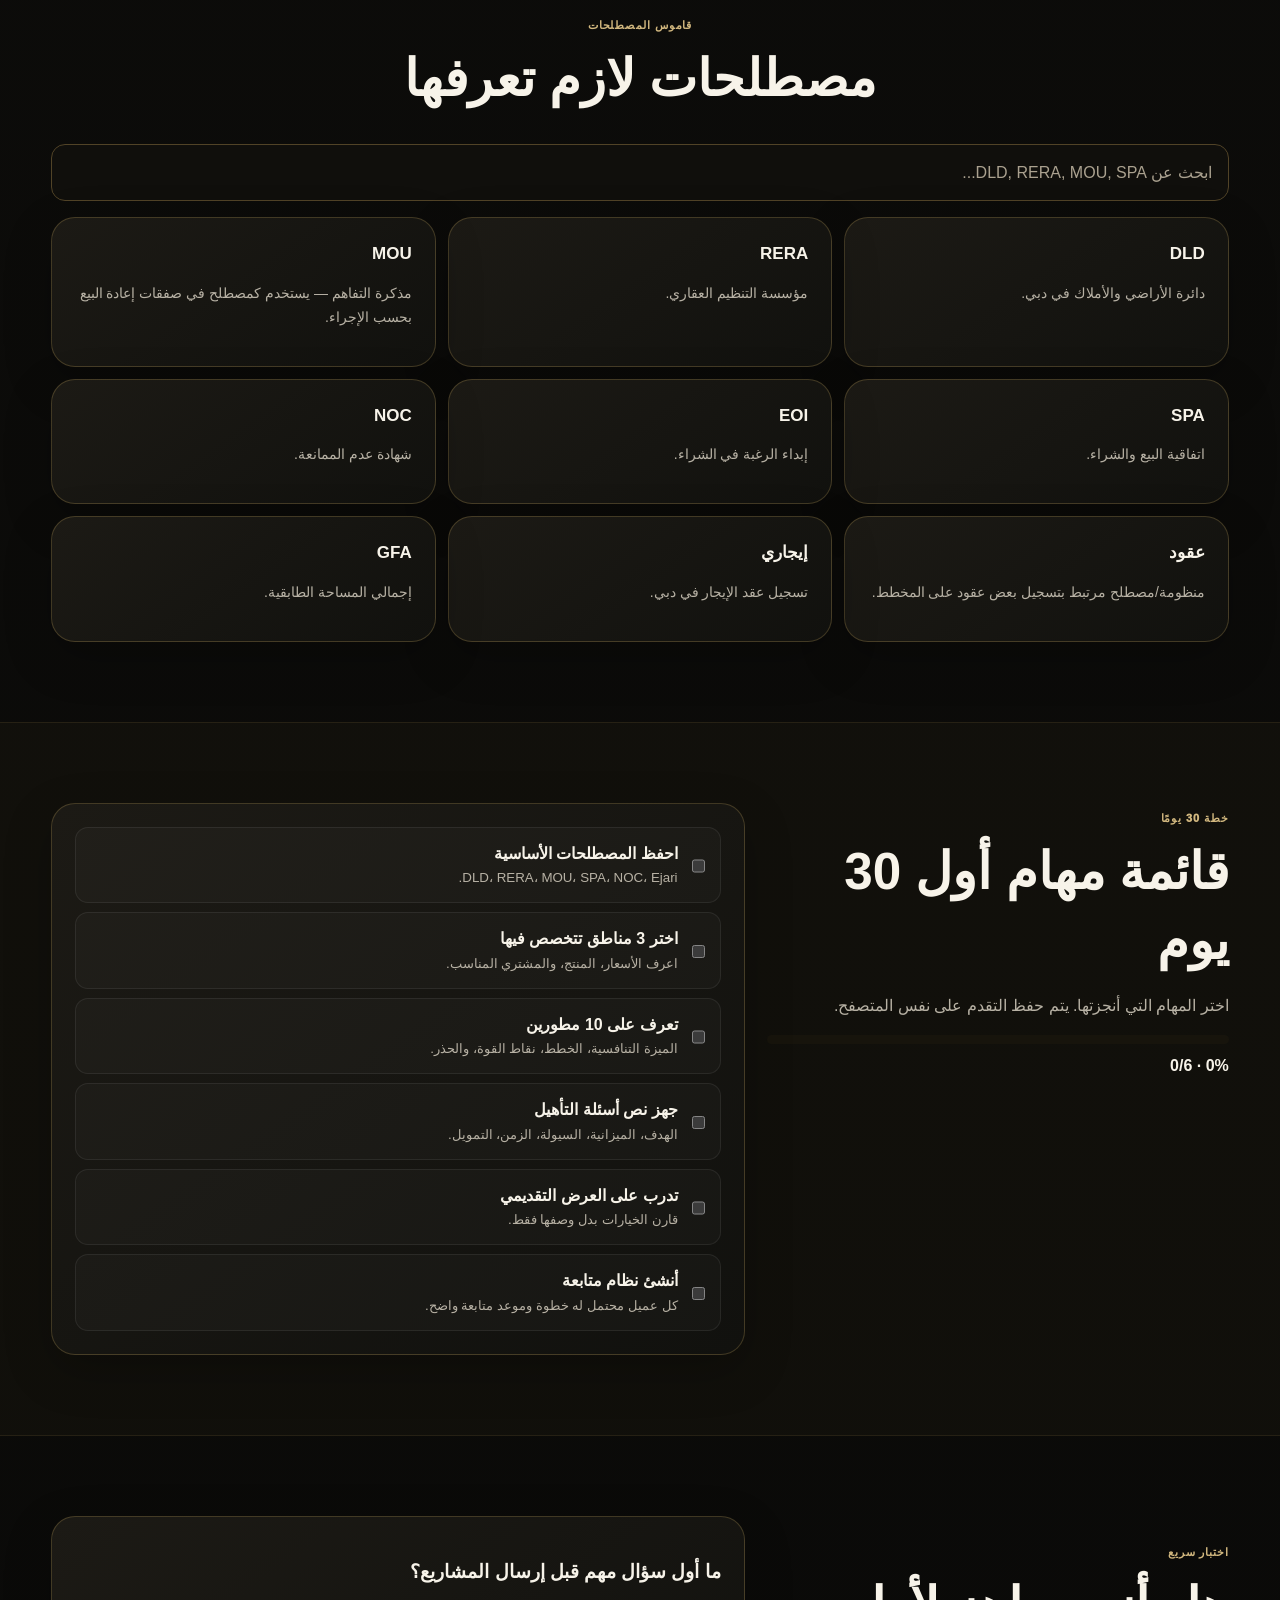
